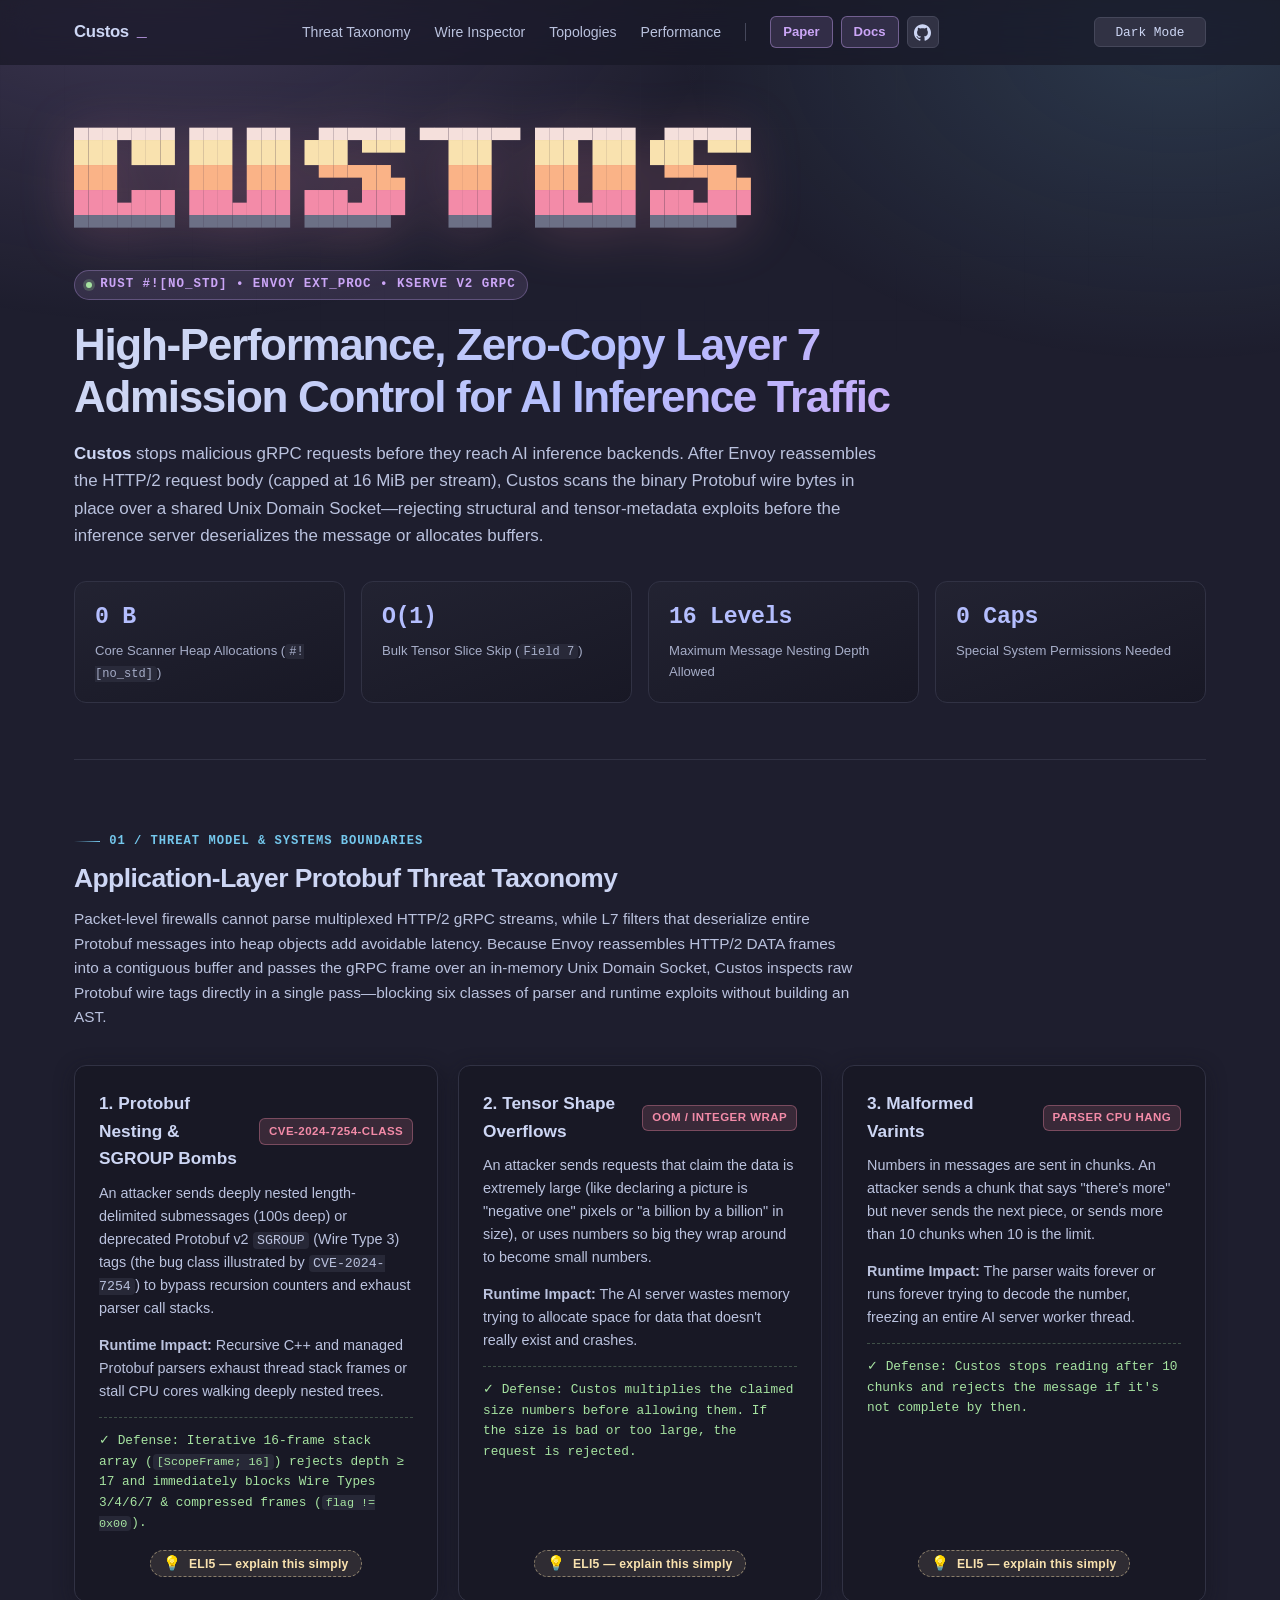
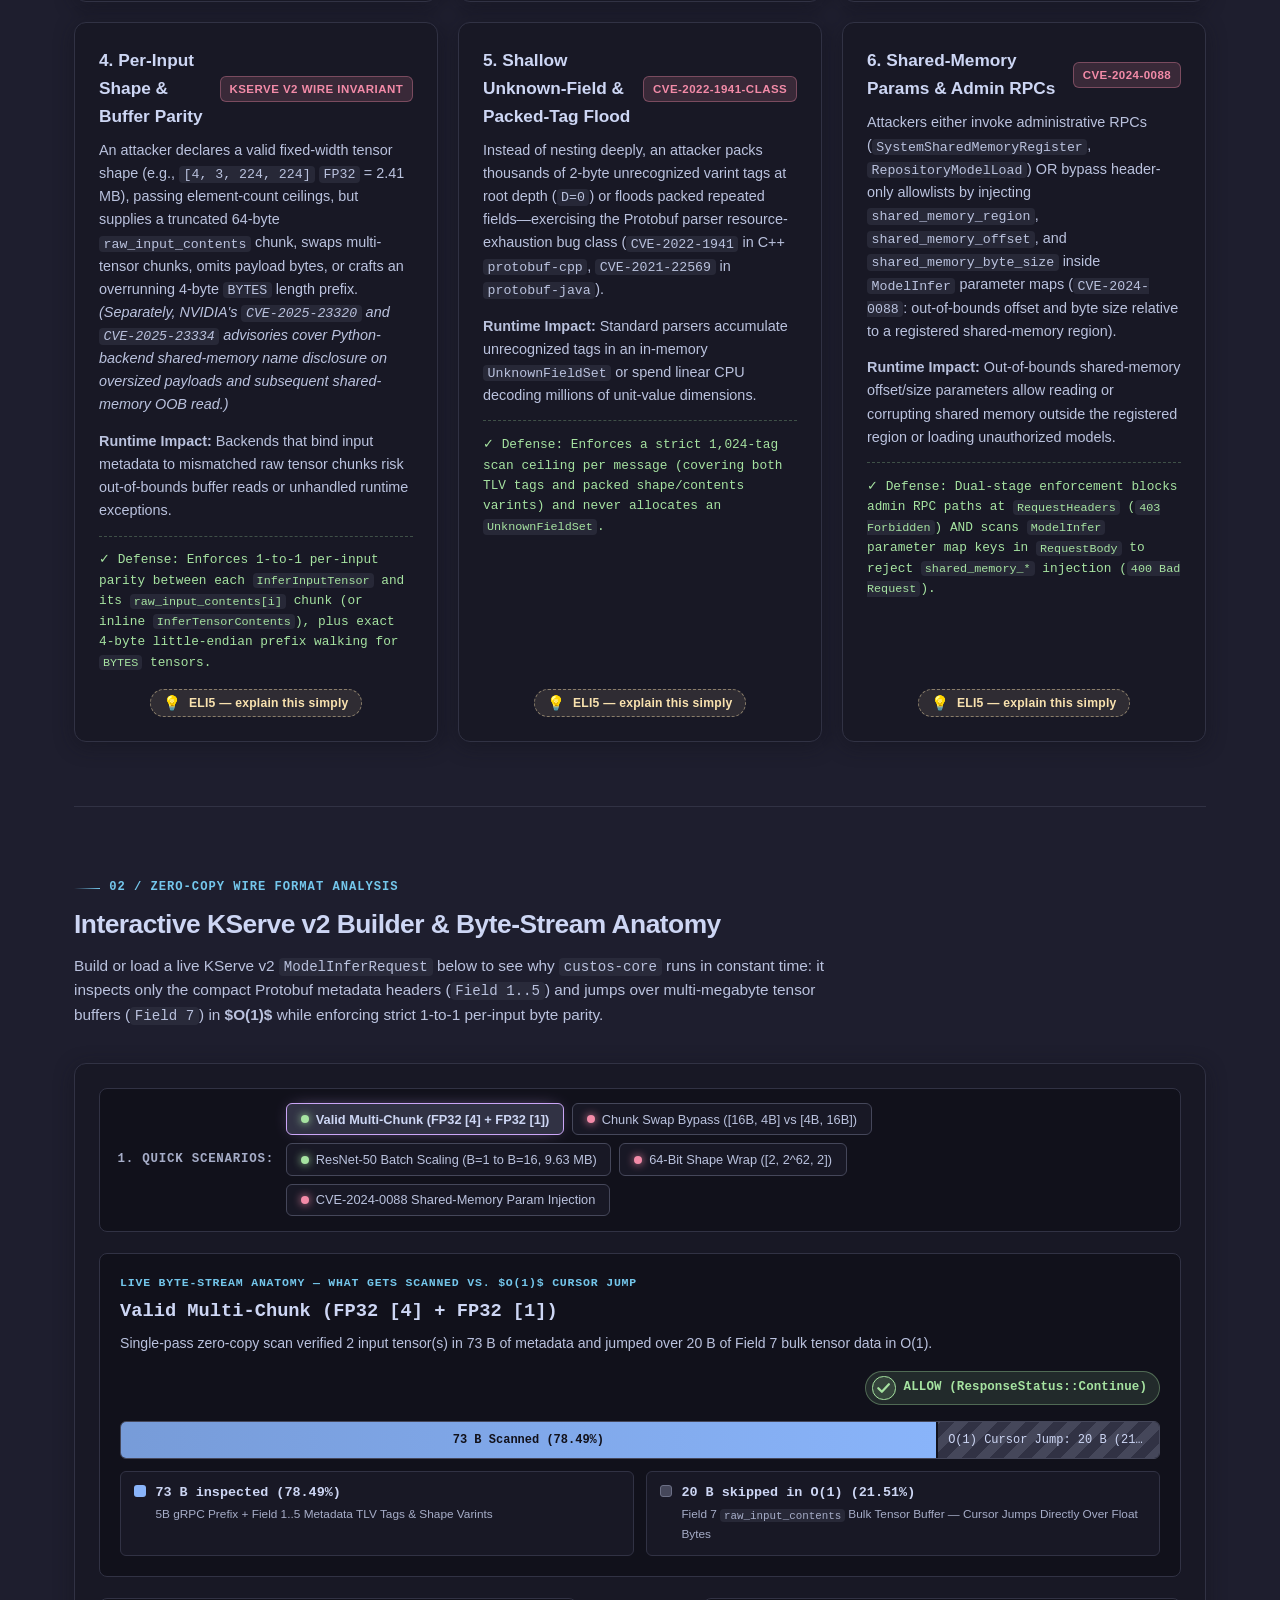
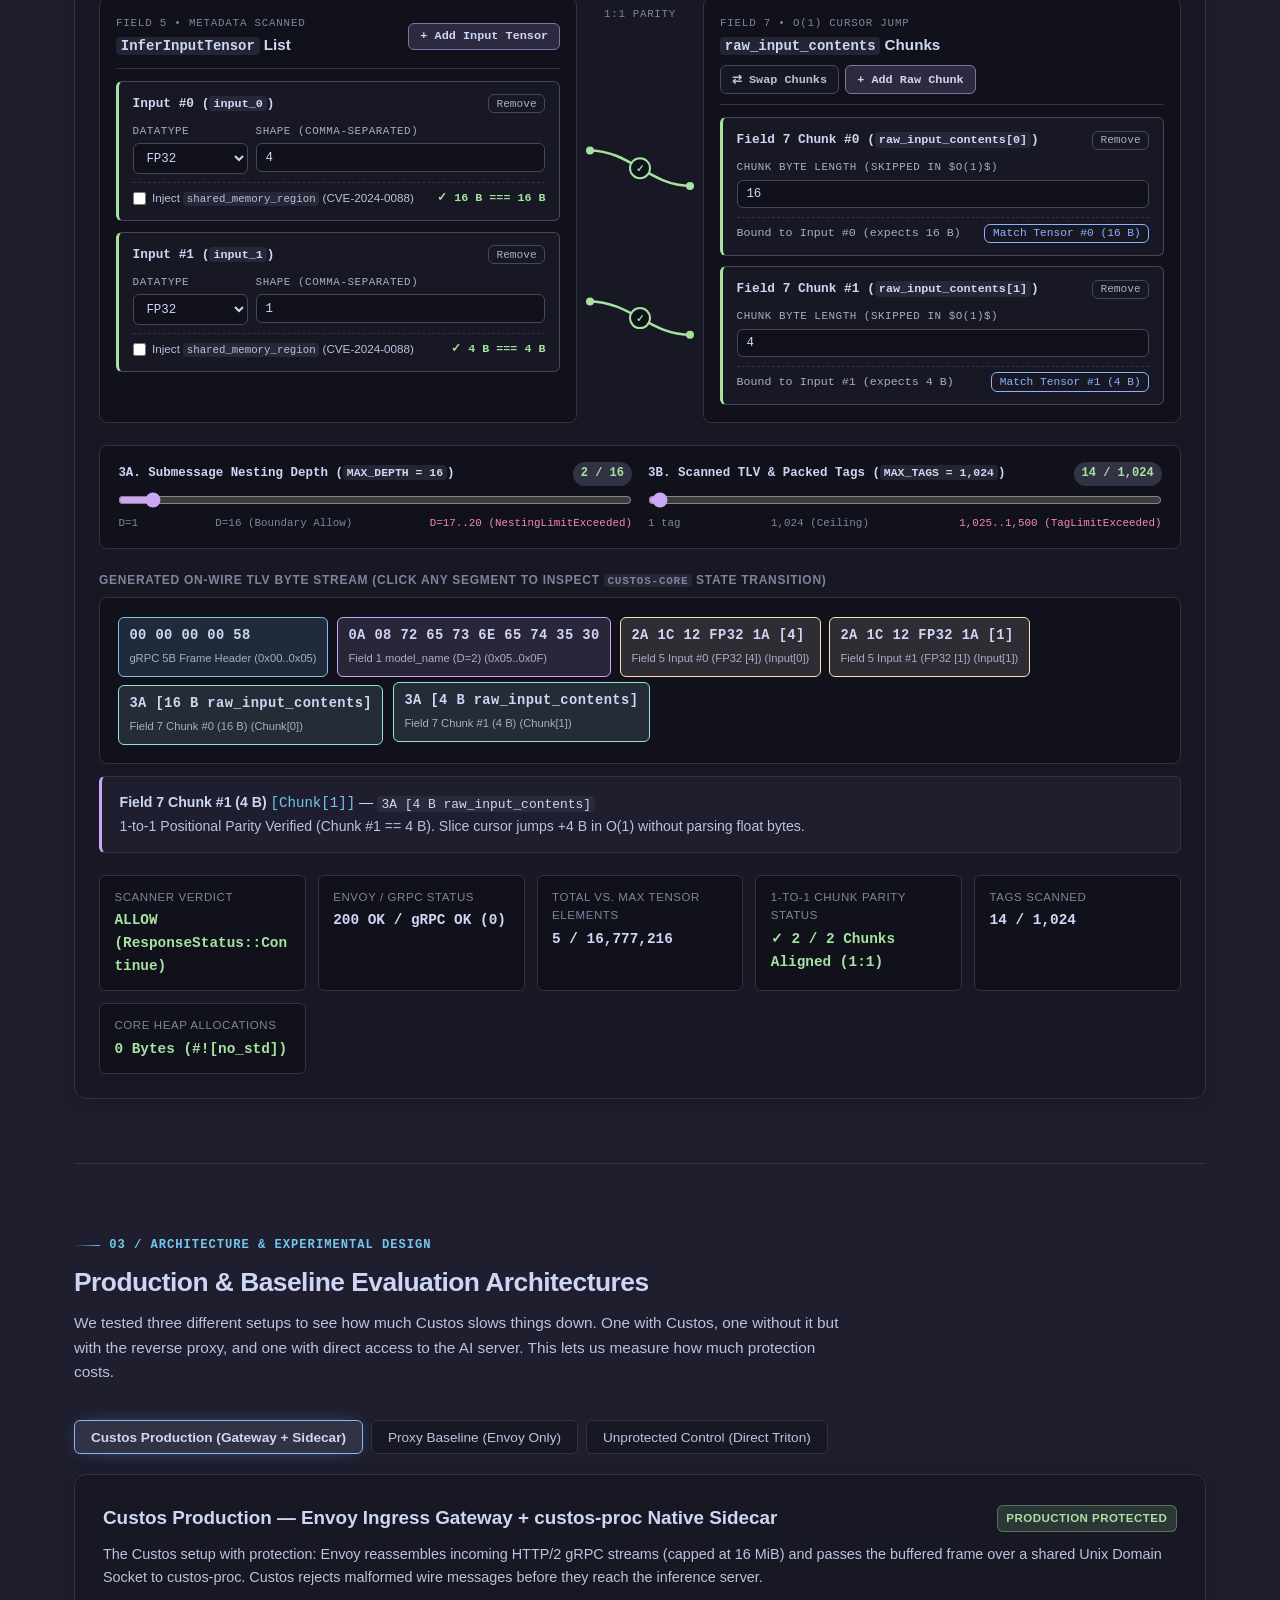
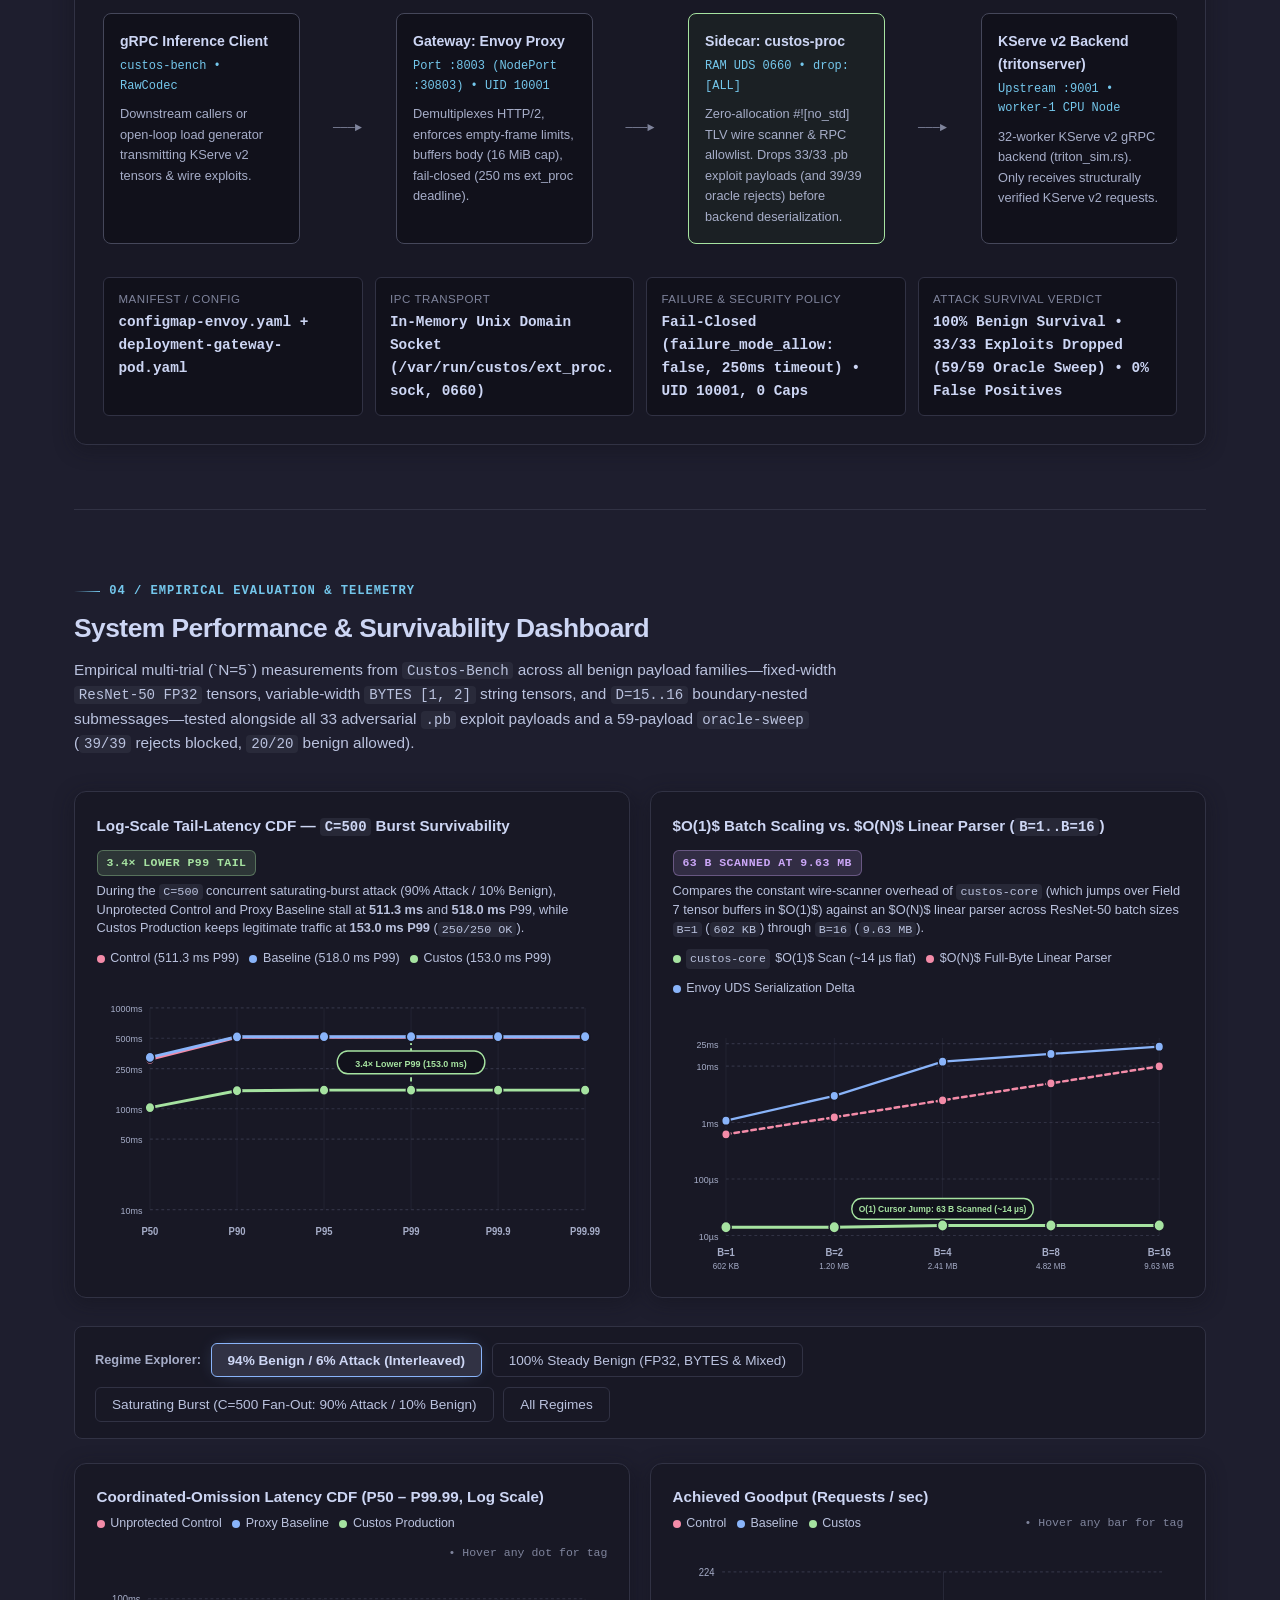
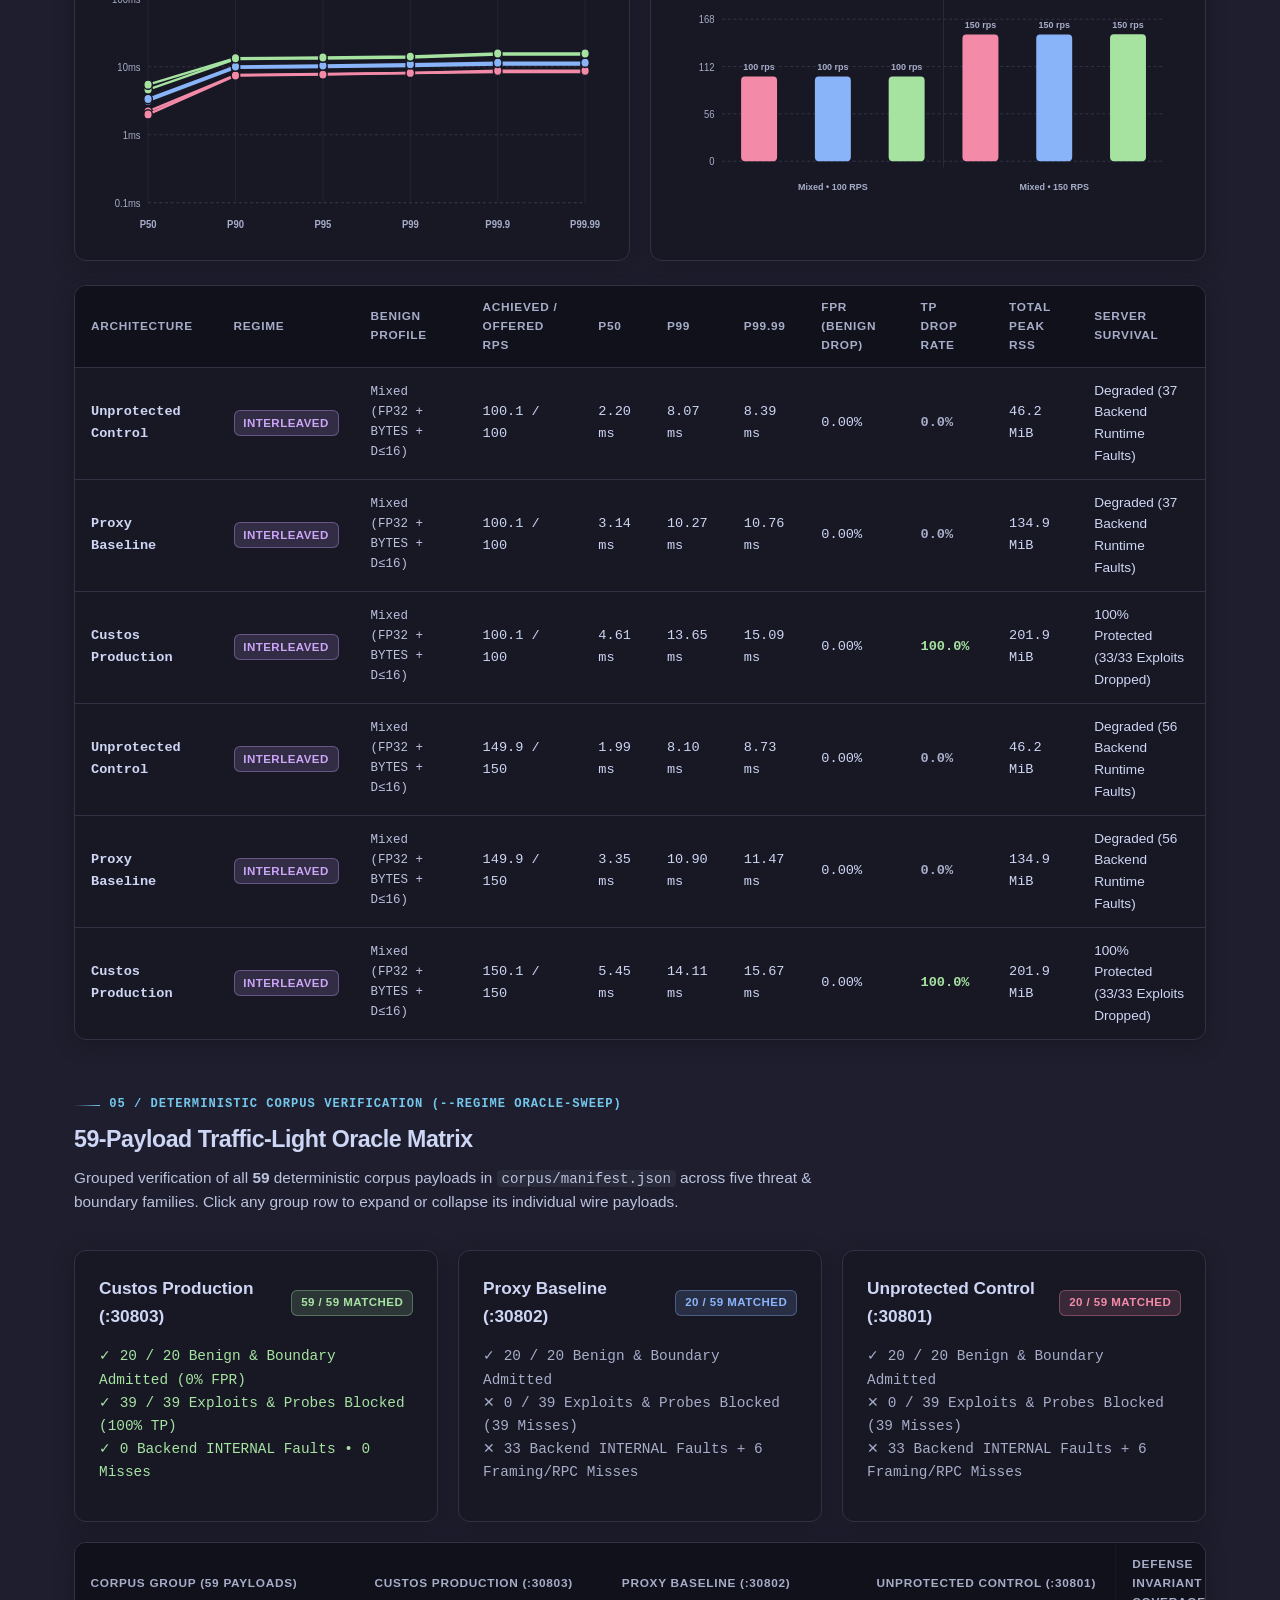
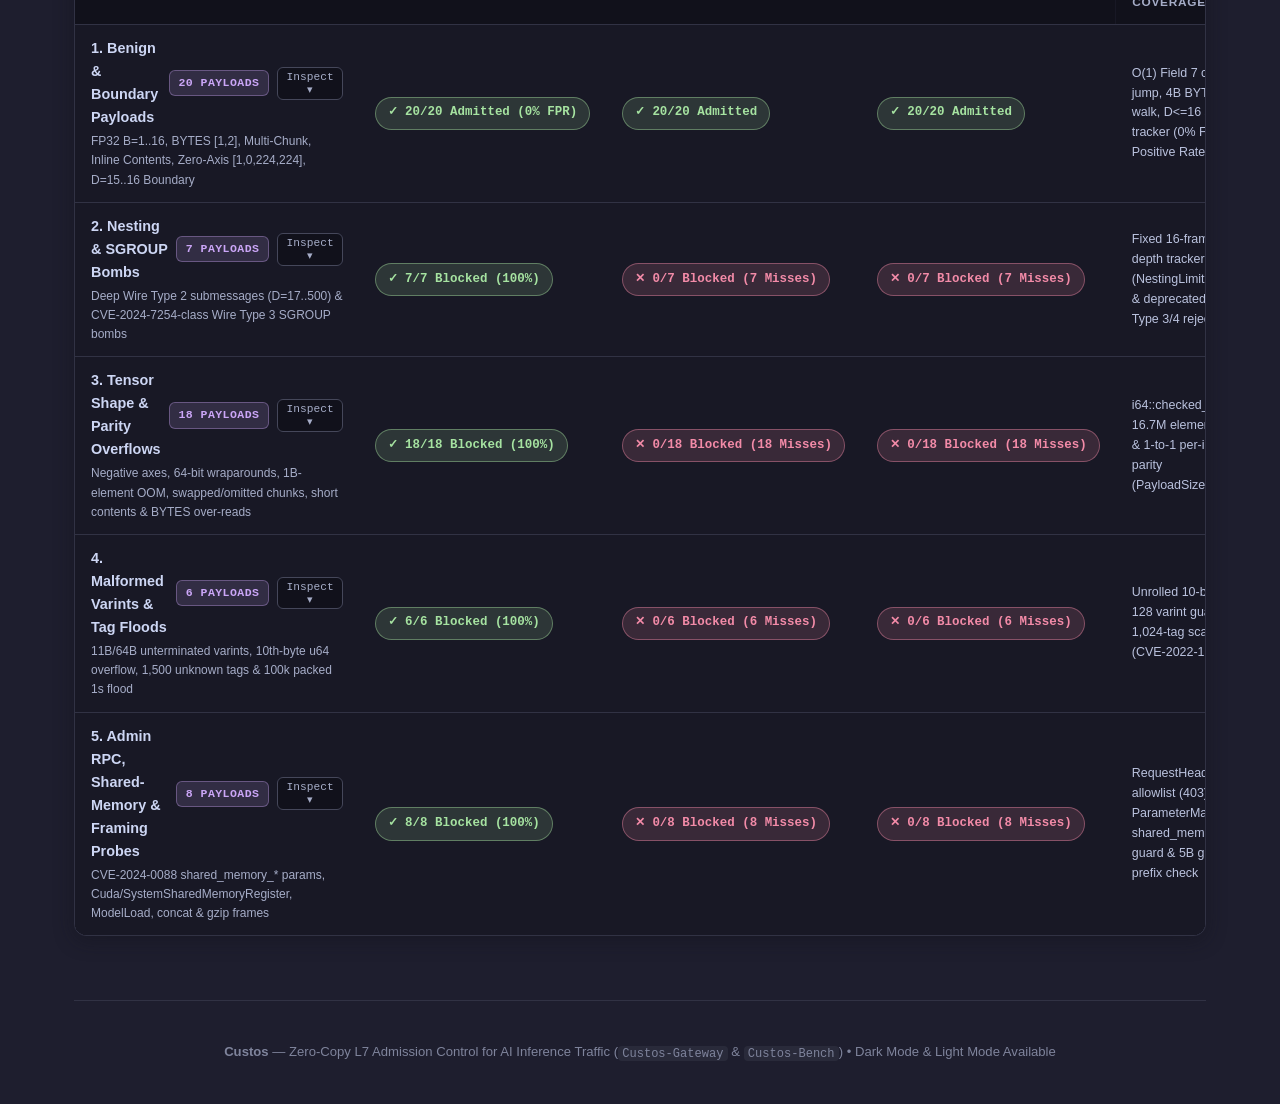
==== index.html @ a80656e6 "refactor(oracle-matrix): remove Oracle Policy column for clean traffic-light layout" ====
<!DOCTYPE html>
<html lang="en" data-theme="mocha">
<head>
  <meta charset="UTF-8" />
  <meta name="viewport" content="width=device-width, initial-scale=1.0" />
  <title>Custos — Zero-Copy L7 Admission Control for AI Inference Traffic</title>
  <meta name="description" content="Custos is a Rust #![no_std] wire scanner that enforces single-pass Protobuf TLV invariants with zero heap allocations, protecting GPU/CPU inference runtimes from adversarial KServe v2 payloads." />
  <meta name="color-scheme" content="dark light" />
  <meta property="og:title" content="Custos — Zero-Copy L7 Admission Control for AI Inference Traffic" />
  <meta property="og:description" content="Single-pass Protobuf TLV invariant enforcement with zero heap allocations, in front of Triton Inference Server." />
  <meta property="og:type" content="website" />
  <link rel="icon" href="data:image/svg+xml,%3Csvg xmlns='http://www.w3.org/2000/svg' viewBox='0 0 32 32'%3E%3Crect width='32' height='32' rx='7' fill='%2311111b'/%3E%3Ctext x='16' y='23' font-family='monospace' font-size='20' font-weight='700' fill='%23cba6f7' text-anchor='middle'%3EC%3C/text%3E%3C/svg%3E" />
  <link rel="stylesheet" href="styles.css" />
  <script>
    // Runs before first paint: restore the saved flavour and opt in to the
    // scroll-reveal hidden states only when motion is actually wanted.
    (function () {
      try {
        var saved = localStorage.getItem("custos-theme");
        if (saved === "latte" || saved === "mocha") {
          document.documentElement.setAttribute("data-theme", saved);
        }
      } catch (e) { /* storage blocked — keep the default flavour */ }

      var reduced = window.matchMedia("(prefers-reduced-motion: reduce)").matches;
      if (!reduced) document.documentElement.classList.add("motion-ready");

      // Safety net: if the motion layer never boots (blocked/failed script),
      // drop the hidden states so no content is left invisible.
      window.addEventListener("load", function () {
        setTimeout(function () {
          if (!document.documentElement.dataset.motionBooted) {
            document.documentElement.classList.remove("motion-ready");
          }
        }, 1000);
      });
    })();
  </script>
</head>
<body>
  <div class="scroll-progress" id="scroll-progress" aria-hidden="true"></div>

  <!-- Sticky Navigation -->
  <header class="site-header" id="site-header">
    <div class="container nav-bar">
      <a href="#top" class="brand">
        <span>Custos</span>
        <span class="brand-caret mono" aria-hidden="true">_</span>
      </a>
      <ul class="nav-links">
        <li><a href="#threat-taxonomy">Threat Taxonomy</a></li>
        <li><a href="#wire-inspector">Wire Inspector</a></li>
        <li><a href="#topologies">Topologies</a></li>
        <li><a href="#telemetry">Performance</a></li>
        <li class="nav-divider" aria-hidden="true"></li>
        <li class="nav-external-group">
          <a href="paper.html" class="nav-pill">Paper</a>
          <a href="docs.html" class="nav-pill">Docs</a>
          <a
            href="https://github.com/val-27/Custos-Gateway"
            class="github-link"
            target="_blank"
            rel="noopener noreferrer"
            aria-label="Custos-Gateway GitHub Repository"
            title="Custos-Gateway on GitHub"
          >
            <svg viewBox="0 0 24 24" width="17" height="17" fill="currentColor" aria-hidden="true" focusable="false">
              <path d="M12 .297c-6.63 0-12 5.373-12 12 0 5.303 3.438 9.8 8.205 11.385.6.113.82-.258.82-.577 0-.285-.01-1.04-.015-2.04-3.338.724-4.042-1.61-4.042-1.61C4.422 18.07 3.633 17.7 3.633 17.7c-1.087-.744.084-.729.084-.729 1.205.084 1.838 1.236 1.838 1.236 1.07 1.835 2.809 1.305 3.495.998.108-.776.417-1.305.76-1.605-2.665-.3-5.466-1.332-5.466-5.93 0-1.31.465-2.38 1.235-3.22-.135-.303-.54-1.523.105-3.176 0 0 1.005-.322 3.3 1.23.96-.267 1.98-.399 3-.405 1.02.006 2.04.138 3 .405 2.28-1.552 3.285-1.23 3.285-1.23.645 1.653.24 2.873.12 3.176.765.84 1.23 1.91 1.23 3.22 0 4.61-2.805 5.625-5.475 5.92.42.36.81 1.096.81 2.22 0 1.606-.015 2.896-.015 3.286 0 .315.21.69.825.57C20.565 22.092 24 17.592 24 12.297c0-6.627-5.373-12-12-12"/>
            </svg>
          </a>
        </li>
      </ul>
      <button id="theme-toggle" class="theme-btn" type="button" aria-label="Toggle Dark/Light Mode">
        <span id="theme-label" class="mono">Dark Mode</span>
      </button>
    </div>
  </header>

  <main id="top" class="container">
    <!-- Hero -->
    <section class="hero">
      <h2 class="sr-only">Custos</h2>
      <div class="ascii-wordmark" aria-hidden="true"><span class="row">▄▄▄▄▄▄▄ ▄▄▄ ▄▄▄  ▄▄▄▄▄▄ ▄▄▄▄▄▄▄ ▄▄▄▄▄▄▄  ▄▄▄▄▄▄</span><span class="row">███ ███ ███ ███ ███ ▀▀▀   ███   ███ ███ ███ ▀▀▀</span><span class="row">███     ███ ███  ▀▀▀██▄   ███   ███ ███  ▀▀▀██▄</span><span class="row">███▄███ ███▄███ ███▄███   ███   ███▄███ ███▄███</span><span class="row">▀▀▀▀▀▀▀ ▀▀▀▀▀▀▀ ▀▀▀▀▀▀    ▀▀▀   ▀▀▀▀▀▀▀ ▀▀▀▀▀▀ </span></div>

      <div class="eyebrow mono reveal">
        <span class="pulse-dot" aria-hidden="true"></span>
        Rust #![no_std] • Envoy ext_proc • KServe v2 gRPC
      </div>
      <h1 class="reveal">High-Performance, Zero-Copy Layer 7 Admission Control for AI Inference Traffic</h1>
      <p class="hero-lead reveal">
        <strong>Custos</strong> stops malicious gRPC requests before they reach AI inference backends. After Envoy reassembles the HTTP/2 request body (capped at 16 MiB per stream), Custos scans the binary Protobuf wire bytes in place over a shared Unix Domain Socket—rejecting structural and tensor-metadata exploits before the inference server deserializes the message or allocates buffers.
      </p>

      <div class="stat-strip">
        <div class="stat-card reveal">
          <div class="stat-value mono">0 B</div>
          <div class="stat-label">Core Scanner Heap Allocations (<code>#![no_std]</code>)</div>
        </div>
        <div class="stat-card reveal">
          <div class="stat-value mono">O(1)</div>
          <div class="stat-label">Bulk Tensor Slice Skip (<code>Field 7</code>)</div>
        </div>
        <div class="stat-card reveal">
          <div class="stat-value mono">16 Levels</div>
          <div class="stat-label">Maximum Message Nesting Depth Allowed</div>
        </div>
        <div class="stat-card reveal">
          <div class="stat-value mono">0 Caps</div>
          <div class="stat-label">Special System Permissions Needed</div>
        </div>
      </div>
    </section>

    <!-- Section 1: Threat Taxonomy & L4->L7 Pivot -->
    <section id="threat-taxonomy" class="section">
      <div class="section-header reveal">
        <span class="section-tag mono">01 / Threat Model &amp; Systems Boundaries</span>
        <h2 class="section-title">Application-Layer Protobuf Threat Taxonomy</h2>
        <p class="section-desc">
          Packet-level firewalls cannot parse multiplexed HTTP/2 gRPC streams, while L7 filters that deserialize entire Protobuf messages into heap objects add avoidable latency. Because Envoy reassembles HTTP/2 DATA frames into a contiguous buffer and passes the gRPC frame over an in-memory Unix Domain Socket, Custos inspects raw Protobuf wire tags directly in a single pass—blocking six classes of parser and runtime exploits without building an AST.
        </p>
      </div>

      <div class="grid-3">
        <article class="card reveal">
          <h3>
            <span>1. Protobuf Nesting &amp; SGROUP Bombs</span>
            <span class="badge badge-red">CVE-2024-7254-Class</span>
          </h3>
          <p>
            An attacker sends deeply nested length-delimited submessages (100s deep) or deprecated Protobuf v2 <code>SGROUP</code> (Wire Type 3) tags (the bug class illustrated by <code>CVE-2024-7254</code>) to bypass recursion counters and exhaust parser call stacks.
          </p>
          <p>
            <strong>Runtime Impact:</strong> Recursive C++ and managed Protobuf parsers exhaust thread stack frames or stall CPU cores walking deeply nested trees.
          </p>
          <p class="mono defense-note">
            ✓ Defense: Iterative 16-frame stack array (<code>[ScopeFrame; 16]</code>) rejects depth &ge; 17 and immediately blocks Wire Types 3/4/6/7 &amp; compressed frames (<code>flag != 0x00</code>).
          </p>

          <div class="eli5">
            <button class="eli5-trigger" type="button" aria-expanded="false" aria-controls="eli5-nesting">
              <span class="eli5-bulb" aria-hidden="true">💡</span>
              <span>ELI5 — explain this simply</span>
            </button>
            <div class="eli5-panel" id="eli5-nesting" role="note">
              <div class="eli5-title">In plain English</div>
              <p>
                Picture a parcel with a smaller parcel inside it, and a smaller one inside that — hundreds deep. Each time the server opens one, it has to jot down where it was so it can find its way back out. Open enough of them and it runs out of notepad and crashes.
              </p>
              <p>
                Custos doesn't open the parcels. It just <strong>counts</strong> them, and the moment it hits number 17 (or sees a disguised legacy box) it throws the whole thing in the bin.
              </p>
            </div>
          </div>
        </article>

        <article class="card reveal">
          <h3>
            <span>2. Tensor Shape Overflows</span>
            <span class="badge badge-red">OOM / Integer Wrap</span>
          </h3>
          <p>
            An attacker sends requests that claim the data is extremely large (like declaring a picture is "negative one" pixels or "a billion by a billion" in size), or uses numbers so big they wrap around to become small numbers.
          </p>
          <p>
            <strong>Runtime Impact:</strong> The AI server wastes memory trying to allocate space for data that doesn't really exist and crashes.
          </p>
          <p class="mono defense-note">
            ✓ Defense: Custos multiplies the claimed size numbers before allowing them. If the size is bad or too large, the request is rejected.
          </p>

          <div class="eli5">
            <button class="eli5-trigger" type="button" aria-expanded="false" aria-controls="eli5-shape">
              <span class="eli5-bulb" aria-hidden="true">💡</span>
              <span>ELI5 — explain this simply</span>
            </button>
            <div class="eli5-panel" id="eli5-shape" role="note">
              <div class="eli5-title">In plain English</div>
              <p>
                Before sending a picture, the request announces how big it is. A liar can claim it's <em>minus one</em> pixels wide, or a billion by a billion. The server believes the label, immediately tries to clear a shelf that enormous, and gets killed for hogging memory.
              </p>
              <p>
                Custos does the <strong>multiplication first</strong>. If the claimed size isn't a sensible number, the request never reaches the shelf.
              </p>
            </div>
          </div>
        </article>

        <article class="card reveal">
          <h3>
            <span>3. Malformed Varints</span>
            <span class="badge badge-red">Parser CPU Hang</span>
          </h3>
          <p>
            Numbers in messages are sent in chunks. An attacker sends a chunk that says "there's more" but never sends the next piece, or sends more than 10 chunks when 10 is the limit.
          </p>
          <p>
            <strong>Runtime Impact:</strong> The parser waits forever or runs forever trying to decode the number, freezing an entire AI server worker thread.
          </p>
          <p class="mono defense-note">
            ✓ Defense: Custos stops reading after 10 chunks and rejects the message if it's not complete by then.
          </p>

          <div class="eli5">
            <button class="eli5-trigger" type="button" aria-expanded="false" aria-controls="eli5-varint">
              <span class="eli5-bulb" aria-hidden="true">💡</span>
              <span>ELI5 — explain this simply</span>
            </button>
            <div class="eli5-panel" id="eli5-varint" role="note">
              <div class="eli5-title">In plain English</div>
              <p>
                Big numbers get sent in small pieces, and every piece ends with "…and there's more coming". A troublemaker sends pieces that <em>always</em> say that and never finish the sentence. A naive reader waits forever, pinning a CPU core at 100%.
              </p>
              <p>
                Custos knows a real number is <strong>never longer than 10 pieces</strong>, so it stops listening at the 11th and rejects the request.
              </p>
            </div>
          </div>
        </article>

        <article class="card reveal">
          <h3>
            <span>4. Per-Input Shape &amp; Buffer Parity</span>
            <span class="badge badge-red">KServe v2 Wire Invariant</span>
          </h3>
          <p>
            An attacker declares a valid fixed-width tensor shape (e.g., <code>[4, 3, 224, 224]</code> <code>FP32</code> = 2.41 MB), passing element-count ceilings, but supplies a truncated 64-byte <code>raw_input_contents</code> chunk, swaps multi-tensor chunks, omits payload bytes, or crafts an overrunning 4-byte <code>BYTES</code> length prefix. <em>(Separately, NVIDIA's <code>CVE-2025-23320</code> and <code>CVE-2025-23334</code> advisories cover Python-backend shared-memory name disclosure on oversized payloads and subsequent shared-memory OOB read.)</em>
          </p>
          <p>
            <strong>Runtime Impact:</strong> Backends that bind input metadata to mismatched raw tensor chunks risk out-of-bounds buffer reads or unhandled runtime exceptions.
          </p>
          <p class="mono defense-note">
            ✓ Defense: Enforces 1-to-1 per-input parity between each <code>InferInputTensor</code> and its <code>raw_input_contents[i]</code> chunk (or inline <code>InferTensorContents</code>), plus exact 4-byte little-endian prefix walking for <code>BYTES</code> tensors.
          </p>

          <div class="eli5">
            <button class="eli5-trigger" type="button" aria-expanded="false" aria-controls="eli5-parity">
              <span class="eli5-bulb" aria-hidden="true">💡</span>
              <span>ELI5 — explain this simply</span>
            </button>
            <div class="eli5-panel" id="eli5-parity" role="note">
              <div class="eli5-title">In plain English</div>
              <p>
                Imagine ordering a 24-pack of soda (a perfectly reasonable size), but the delivery box only has <em>one</em> can inside. If the warehouse robot blindly grabs 24 cans' worth of space off the conveyor belt, it ends up grabbing 23 cans belonging to the customer behind you.
              </p>
              <p>
                Custos checks that the <strong>weight of every individual box matches its label</strong> before letting it inside—and walks the 4-byte length headers inside variable-length text boxes (<code>BYTES</code> tensors) without false alarms.
              </p>
            </div>
          </div>
        </article>

        <article class="card reveal">
          <h3>
            <span>5. Shallow Unknown-Field &amp; Packed-Tag Flood</span>
            <span class="badge badge-red">CVE-2022-1941-Class</span>
          </h3>
          <p>
            Instead of nesting deeply, an attacker packs thousands of 2-byte unrecognized varint tags at root depth (<code>D=0</code>) or floods packed repeated fields—exercising the Protobuf parser resource-exhaustion bug class (<code>CVE-2022-1941</code> in C++ <code>protobuf-cpp</code>, <code>CVE-2021-22569</code> in <code>protobuf-java</code>).
          </p>
          <p>
            <strong>Runtime Impact:</strong> Standard parsers accumulate unrecognized tags in an in-memory <code>UnknownFieldSet</code> or spend linear CPU decoding millions of unit-value dimensions.
          </p>
          <p class="mono defense-note">
            ✓ Defense: Enforces a strict 1,024-tag scan ceiling per message (covering both TLV tags and packed shape/contents varints) and never allocates an <code>UnknownFieldSet</code>.
          </p>

          <div class="eli5">
            <button class="eli5-trigger" type="button" aria-expanded="false" aria-controls="eli5-ast">
              <span class="eli5-bulb" aria-hidden="true">💡</span>
              <span>ELI5 — explain this simply</span>
            </button>
            <div class="eli5-panel" id="eli5-ast" role="note">
              <div class="eli5-title">In plain English</div>
              <p>
                Instead of nesting boxes inside boxes, the attacker hands the clerk a single flat sheet covered in thousands of tiny nonsense sticky notes. A dutiful clerk files a separate manila folder for every sticky note they don't recognize, quickly filling the entire filing room.
              </p>
              <p>
                Custos never creates folders for unknown notes, and if a form has <strong>more than 1,024 tags or dimensions total</strong>, it rejects it on the spot.
              </p>
            </div>
          </div>
        </article>

        <article class="card reveal">
          <h3>
            <span>6. Shared-Memory Params &amp; Admin RPCs</span>
            <span class="badge badge-red">CVE-2024-0088</span>
          </h3>
          <p>
            Attackers either invoke administrative RPCs (<code>SystemSharedMemoryRegister</code>, <code>RepositoryModelLoad</code>) OR bypass header-only allowlists by injecting <code>shared_memory_region</code>, <code>shared_memory_offset</code>, and <code>shared_memory_byte_size</code> inside <code>ModelInfer</code> parameter maps (<code>CVE-2024-0088</code>: out-of-bounds offset and byte size relative to a registered shared-memory region).
          </p>
          <p>
            <strong>Runtime Impact:</strong> Out-of-bounds shared-memory offset/size parameters allow reading or corrupting shared memory outside the registered region or loading unauthorized models.
          </p>
          <p class="mono defense-note">
            ✓ Defense: Dual-stage enforcement blocks admin RPC paths at <code>RequestHeaders</code> (<code>403 Forbidden</code>) AND scans <code>ModelInfer</code> parameter map keys in <code>RequestBody</code> to reject <code>shared_memory_*</code> injection (<code>400 Bad Request</code>).
          </p>

          <div class="eli5">
            <button class="eli5-trigger" type="button" aria-expanded="false" aria-controls="eli5-rpc">
              <span class="eli5-bulb" aria-hidden="true">💡</span>
              <span>ELI5 — explain this simply</span>
            </button>
            <div class="eli5-panel" id="eli5-rpc" role="note">
              <div class="eli5-title">In plain English</div>
              <p>
                By default, Triton puts the customer service window (<code>ModelInfer</code>) and the staff-only control room door (<code>RepositoryModelLoad</code>, <code>SystemSharedMemoryRegister</code>) in the same hallway—and even lets normal forms sneak in staff-only memory pointers (<code>shared_memory_offset</code>).
              </p>
              <p>
                Custos locks the staff-only doors at the header stage (<code>403 Forbidden</code>) <strong>and</strong> checks inside every normal inference form to block hidden <code>shared_memory_*</code> parameters before they reach Triton.
              </p>
            </div>
          </div>
        </article>
      </div>
    </section>

    <!-- Section 2: Interactive Byte-Level Wire Inspector -->
    <section id="wire-inspector" class="section">
      <div class="section-header reveal">
        <span class="section-tag mono">02 / Zero-Copy Wire Format Analysis</span>
        <h2 class="section-title">Interactive KServe v2 Builder &amp; Byte-Stream Anatomy</h2>
        <p class="section-desc">
          Build or load a live KServe v2 <code>ModelInferRequest</code> below to see why <code>custos-core</code> runs in constant time: it inspects only the compact Protobuf metadata headers (<code>Field 1..5</code>) and jumps over multi-megabyte tensor buffers (<code>Field 7</code>) in <strong>$O(1)$</strong> while enforcing strict 1-to-1 per-input byte parity.
        </p>
      </div>

      <div class="builder-shell reveal">
        <!-- 1. Quick Preset Bar -->
        <div class="preset-bar">
          <span class="preset-bar-label mono">1. Quick Scenarios:</span>
          <div id="builder-preset-btns" class="preset-btn-group">
            <button class="preset-chip active" data-preset="valid-multichunk" type="button">
              <span class="chip-dot is-allow"></span>
              <span>Valid Multi-Chunk (FP32 [4] + FP32 [1])</span>
            </button>
            <button class="preset-chip" data-preset="chunk-swap" type="button">
              <span class="chip-dot is-reject"></span>
              <span>Chunk Swap Bypass ([16B, 4B] vs [4B, 16B])</span>
            </button>
            <button class="preset-chip" data-preset="resnet-batch" type="button">
              <span class="chip-dot is-allow"></span>
              <span>ResNet-50 Batch Scaling (B=1 to B=16, 9.63 MB)</span>
            </button>
            <button class="preset-chip" data-preset="shape-wrap" type="button">
              <span class="chip-dot is-reject"></span>
              <span>64-Bit Shape Wrap ([2, 2^62, 2])</span>
            </button>
            <button class="preset-chip" data-preset="cve-2024-0088" type="button">
              <span class="chip-dot is-reject"></span>
              <span>CVE-2024-0088 Shared-Memory Param Injection</span>
            </button>
          </div>
        </div>

        <!-- Optional Batch Quick-Selector when testing ResNet-50 Batch Scaling -->
        <div id="batch-scale-bar" class="batch-scale-bar">
          <span class="mono batch-scale-label">ResNet-50 Batch Size (<code>[B, 3, 224, 224]</code> FP32):</span>
          <div class="batch-btn-group">
            <button class="batch-btn" data-batch="1" type="button">B=1 (602 KB)</button>
            <button class="batch-btn" data-batch="2" type="button">B=2 (1.20 MB)</button>
            <button class="batch-btn" data-batch="4" type="button">B=4 (2.41 MB)</button>
            <button class="batch-btn" data-batch="8" type="button">B=8 (4.82 MB)</button>
            <button class="batch-btn active" data-batch="16" type="button">B=16 (9.63 MB)</button>
          </div>
        </div>

        <!-- 4 (Top). Live Byte-Stream Anatomy Bar -->
        <div class="anatomy-card">
          <div class="anatomy-header">
            <div>
              <span class="anatomy-eyebrow mono">Live Byte-Stream Anatomy — What Gets Scanned vs. $O(1)$ Cursor Jump</span>
              <h3 id="ins-title" class="mono">Valid Multi-Chunk (FP32 [4] + FP32 [1])</h3>
              <p id="ins-summary" class="ins-summary"></p>
            </div>
            <span id="ins-badge" class="verdict-pill is-allow">ALLOW</span>
          </div>

          <div class="anatomy-bar-wrap">
            <div class="anatomy-bar" id="anatomy-bar">
              <div id="anatomy-seg-scanned" class="anatomy-seg is-scanned" style="width: 18%;">
                <span class="anatomy-seg-label mono" id="anatomy-scanned-short">Scanned</span>
              </div>
              <div id="anatomy-seg-skipped" class="anatomy-seg is-skipped" style="width: 82%;">
                <span class="anatomy-seg-label mono" id="anatomy-skipped-short">O(1) Cursor Jump (Skipped Tensor Bulk)</span>
              </div>
            </div>
            <div class="anatomy-legend">
              <div class="anatomy-legend-item">
                <span class="anatomy-swatch is-scanned"></span>
                <div>
                  <strong class="mono" id="anatomy-scanned-text">63 B inspected (0.01%)</strong>
                  <span>5B gRPC Prefix + Field 1..5 Metadata TLV Tags &amp; Shape Varints</span>
                </div>
              </div>
              <div class="anatomy-legend-item">
                <span class="anatomy-swatch is-skipped"></span>
                <div>
                  <strong class="mono" id="anatomy-skipped-text">602,112 B skipped in O(1) (99.99%)</strong>
                  <span>Field 7 <code>raw_input_contents</code> Bulk Tensor Buffer — Cursor Jumps Directly Over Float Bytes</span>
                </div>
              </div>
            </div>
          </div>
        </div>

        <!-- 2. Two-Column Interactive Builder with Center SVG Parity Connectors -->
        <div class="builder-workspace" id="builder-workspace">
          <!-- Left Column: Field 5 InferInputTensor List -->
          <div class="builder-col">
            <div class="builder-col-head">
              <div>
                <span class="builder-col-tag mono">Field 5 • Metadata Scanned</span>
                <h4><code>InferInputTensor</code> List</h4>
              </div>
              <button id="add-tensor-btn" class="builder-action-btn mono" type="button">+ Add Input Tensor</button>
            </div>
            <div id="builder-tensors-list" class="builder-card-list"></div>
          </div>

          <!-- Center Column: Dynamic SVG Parity Connectors -->
          <div class="parity-connector-col" aria-hidden="true">
            <div class="parity-col-label mono">1:1 Parity</div>
            <svg id="parity-connector-svg" class="parity-connector-svg"></svg>
          </div>

          <!-- Right Column: Field 7 raw_input_contents Chunks -->
          <div class="builder-col">
            <div class="builder-col-head">
              <div>
                <span class="builder-col-tag mono">Field 7 • O(1) Cursor Jump</span>
                <h4><code>raw_input_contents</code> Chunks</h4>
              </div>
              <div class="builder-btn-row">
                <button id="swap-chunks-btn" class="builder-action-btn is-secondary mono" type="button" title="Swap chunk byte lengths">⇄ Swap Chunks</button>
                <button id="add-chunk-btn" class="builder-action-btn mono" type="button">+ Add Raw Chunk</button>
              </div>
            </div>
            <div id="builder-chunks-list" class="builder-card-list"></div>
          </div>
        </div>

        <!-- 3. Structural Stress Controls -->
        <div class="stress-controls-bar">
          <div class="stress-control-item">
            <div class="stress-control-head">
              <label for="slider-depth" class="mono">3A. Submessage Nesting Depth (<code>MAX_DEPTH = 16</code>)</label>
              <span id="slider-depth-val" class="mono stress-val">2 / 16</span>
            </div>
            <input id="slider-depth" type="range" min="1" max="20" value="2" class="stress-slider" />
            <div class="stress-ticks mono">
              <span>D=1</span>
              <span>D=16 (Boundary Allow)</span>
              <span class="is-danger">D=17..20 (NestingLimitExceeded)</span>
            </div>
          </div>

          <div class="stress-control-item">
            <div class="stress-control-head">
              <label for="slider-tags" class="mono">3B. Scanned TLV &amp; Packed Tags (<code>MAX_TAGS = 1,024</code>)</label>
              <span id="slider-tags-val" class="mono stress-val">14 / 1,024</span>
            </div>
            <input id="slider-tags" type="range" min="1" max="1500" value="14" class="stress-slider" />
            <div class="stress-ticks mono">
              <span>1 tag</span>
              <span>1,024 (Ceiling)</span>
              <span class="is-danger">1,025..1,500 (TagLimitExceeded)</span>
            </div>
          </div>
        </div>

        <!-- On-Wire TLV Byte Stream & Segment Inspector -->
        <div class="wire-stream-block">
          <div class="stream-label">
            Generated On-Wire TLV Byte Stream (Click any segment to inspect <code>custos-core</code> state transition)
          </div>
          <div id="hex-stream" class="hex-stream"></div>
          <div id="segment-detail" class="segment-detail-box" style="margin-top: 0.75rem;"></div>
        </div>

        <!-- 4 (Bottom). 6-Cell Scanner Verdict Strip -->
        <div class="scanner-verdict-grid">
          <div class="verdict-cell">
            <span class="k">Scanner Verdict</span>
            <span id="v-error" class="v mono">ALLOW (Continue)</span>
          </div>
          <div class="verdict-cell">
            <span class="k">Envoy / gRPC Status</span>
            <span id="v-http" class="v mono">200 OK / gRPC OK (0)</span>
          </div>
          <div class="verdict-cell">
            <span class="k">Total vs. Max Tensor Elements</span>
            <span id="v-elements" class="v mono">5 / 16,777,216</span>
          </div>
          <div class="verdict-cell">
            <span class="k">1-to-1 Chunk Parity Status</span>
            <span id="v-parity" class="v mono">2 / 2 Chunks Aligned</span>
          </div>
          <div class="verdict-cell">
            <span class="k">Tags Scanned</span>
            <span id="v-tags" class="v mono">14 / 1,024</span>
          </div>
          <div class="verdict-cell">
            <span class="k">Core Heap Allocations</span>
            <span id="v-allocs" class="v mono" style="color: var(--ctp-green);">0 Bytes (#![no_std])</span>
          </div>
        </div>
      </div>
    </section>

    <!-- Section 3: Topology Setup Guide -->
    <section id="topologies" class="section">
      <div class="section-header reveal">
        <span class="section-tag mono">03 / Architecture &amp; Experimental Design</span>
        <h2 class="section-title">Production &amp; Baseline Evaluation Architectures</h2>
        <p class="section-desc">
          We tested three different setups to see how much Custos slows things down. One with Custos, one without it but with the reverse proxy, and one with direct access to the AI server. This lets us measure how much protection costs.
        </p>
      </div>

      <div class="tabs-header reveal">
        <button class="tab-btn active" data-topo="prod" type="button">Custos Production (Gateway + Sidecar)</button>
        <button class="tab-btn" data-topo="baseline" type="button">Proxy Baseline (Envoy Only)</button>
        <button class="tab-btn" data-topo="control" type="button">Unprotected Control (Direct Triton)</button>
      </div>

      <div class="topology-stage reveal">
        <div class="topology-head">
          <h3 id="topo-title">Custos Production — Gateway + Native Sidecar</h3>
          <span id="topo-badge" class="badge badge-green">Production Protected</span>
        </div>
        <p id="topo-summary" class="topo-summary"></p>

        <div id="topo-flow" class="flow-diagram"></div>

        <div id="topo-specs" class="scanner-verdict-grid"></div>
      </div>
    </section>

    <!-- Section 4: Benchmark Telemetry Dashboard -->
    <section id="telemetry" class="section">
      <div class="section-header reveal">
        <span class="section-tag mono">04 / Empirical Evaluation &amp; Telemetry</span>
        <h2 class="section-title">System Performance &amp; Survivability Dashboard</h2>
        <p class="section-desc">
          Empirical multi-trial (`N=5`) measurements from <code>Custos-Bench</code> across all benign payload families—fixed-width <code>ResNet-50 FP32</code> tensors, variable-width <code>BYTES [1, 2]</code> string tensors, and <code>D=15..16</code> boundary-nested submessages—tested alongside all 33 adversarial <code>.pb</code> exploit payloads and a 59-payload <code>oracle-sweep</code> (<code>39/39</code> rejects blocked, <code>20/20</code> benign allowed).
        </p>
      </div>

      <!-- Signature Survivability & O(1) Scaling Spotlight Row -->
      <div class="grid-2" style="margin-bottom: 1.75rem;">
        <div class="chart-box reveal">
          <div class="chart-title-row">
            <h4>Log-Scale Tail-Latency CDF — <code>C=500</code> Burst Survivability</h4>
            <span class="badge badge-green mono">3.4× Lower P99 Tail</span>
          </div>
          <p class="chart-lead">
            During the <code>C=500</code> concurrent saturating-burst attack (90% Attack / 10% Benign), Unprotected Control and Proxy Baseline stall at <strong>511.3 ms</strong> and <strong>518.0 ms</strong> P99, while Custos Production keeps legitimate traffic at <strong>153.0 ms P99</strong> (<code>250/250 OK</code>).
          </p>
          <div class="chart-sub">
            <span class="chart-legend-item"><span class="legend-dot is-control"></span>Control (511.3 ms P99)</span>
            <span class="chart-legend-item"><span class="legend-dot is-baseline"></span>Baseline (518.0 ms P99)</span>
            <span class="chart-legend-item"><span class="legend-dot is-custos"></span>Custos (153.0 ms P99)</span>
          </div>
          <svg id="burst-cdf-svg" class="svg-chart" viewBox="0 0 540 250" preserveAspectRatio="none"></svg>
        </div>

        <div class="chart-box reveal">
          <div class="chart-title-row">
            <h4>$O(1)$ Batch Scaling vs. $O(N)$ Linear Parser (<code>B=1..B=16</code>)</h4>
            <span class="badge badge-mauve mono">63 B Scanned at 9.63 MB</span>
          </div>
          <p class="chart-lead">
            Compares the constant wire-scanner overhead of <code>custos-core</code> (which jumps over Field 7 tensor buffers in $O(1)$) against an $O(N)$ linear parser across ResNet-50 batch sizes <code>B=1</code> (<code>602 KB</code>) through <code>B=16</code> (<code>9.63 MB</code>).
          </p>
          <div class="chart-sub">
            <span class="chart-legend-item"><span class="legend-dot is-custos"></span><code>custos-core</code> $O(1)$ Scan (~14 µs flat)</span>
            <span class="chart-legend-item"><span class="legend-dot is-control"></span>$O(N)$ Full-Byte Linear Parser</span>
            <span class="chart-legend-item"><span class="legend-dot is-baseline"></span>Envoy UDS Serialization Delta</span>
          </div>
          <svg id="batch-scaling-svg" class="svg-chart" viewBox="0 0 540 250" preserveAspectRatio="none"></svg>
        </div>
      </div>

      <div class="dashboard-controls reveal">
         <div class="control-group">
           <span class="control-label">Regime Explorer:</span>
           <button class="tab-btn active" data-regime="interleaved" type="button">94% Benign / 6% Attack (Interleaved)</button>
           <button class="tab-btn" data-regime="steady-benign" type="button">100% Steady Benign (FP32, BYTES &amp; Mixed)</button>
           <button class="tab-btn" data-regime="saturating-burst" type="button">Saturating Burst (C=500 Fan-Out: 90% Attack / 10% Benign)</button>
           <button class="tab-btn" data-regime="all" type="button">All Regimes</button>
         </div>
       </div>

      <div class="grid-2" style="margin-bottom: 1.5rem;">
        <div class="chart-box reveal">
          <h4>Coordinated-Omission Latency CDF (P50 – P99.99, Log Scale)</h4>
          <div class="chart-sub">
            <span class="chart-legend-item"><span class="legend-dot is-control"></span>Unprotected Control</span>
            <span class="chart-legend-item"><span class="legend-dot is-baseline"></span>Proxy Baseline</span>
            <span class="chart-legend-item"><span class="legend-dot is-custos"></span>Custos Production</span>
            <span class="chart-hint mono">• Hover any dot for tag</span>
          </div>
          <svg id="latency-svg" class="svg-chart" viewBox="0 0 540 250" preserveAspectRatio="none"></svg>
        </div>

        <div class="chart-box reveal">
          <h4>Achieved Goodput (Requests / sec)</h4>
          <div class="chart-sub">
            <span class="chart-legend-item"><span class="legend-dot is-control"></span>Control</span>
            <span class="chart-legend-item"><span class="legend-dot is-baseline"></span>Baseline</span>
            <span class="chart-legend-item"><span class="legend-dot is-custos"></span>Custos</span>
            <span class="chart-hint mono">• Hover any bar for tag</span>
          </div>
          <svg id="throughput-svg" class="svg-chart" viewBox="0 0 540 250" preserveAspectRatio="none"></svg>
        </div>
      </div>
      <div id="chart-tooltip" class="chart-tooltip" role="status" aria-live="polite" hidden></div>

      <div class="table-wrap reveal">
        <table>
          <thead>
            <tr>
              <th>Architecture</th>
              <th>Regime</th>
              <th>Benign Profile</th>
              <th>Achieved / Offered RPS</th>
              <th>P50</th>
              <th>P99</th>
              <th>P99.99</th>
              <th>FPR (Benign Drop)</th>
              <th>TP Drop Rate</th>
              <th title="Total Peak RSS across the data path (Triton + Envoy + Sidecar)">Total Peak RSS</th>
              <th>Server Survival</th>
            </tr>
          </thead>
          <tbody id="trials-tbody"></tbody>
        </table>
      </div>

      <!-- 59-Payload Traffic-Light Oracle Sweep Matrix -->
      <div class="section-header reveal" style="margin-top: 3rem;">
        <span class="section-tag mono">05 / Deterministic Corpus Verification (--regime oracle-sweep)</span>
        <h3 class="section-title" style="font-size: 1.45rem;">59-Payload Traffic-Light Oracle Matrix</h3>
        <p class="section-desc">
          Grouped verification of all <strong>59</strong> deterministic corpus payloads in <code>corpus/manifest.json</code> across five threat &amp; boundary families. Click any group row to expand or collapse its individual wire payloads.
        </p>
      </div>

      <div class="grid-3" style="margin-bottom: 1.25rem;">
        <div class="card reveal">
          <h3>
            <span>Custos Production (:30803)</span>
            <span class="badge badge-green">59 / 59 Matched</span>
          </h3>
          <p class="mono" style="margin-top: 0.4rem; color: var(--ctp-green);">
            ✓ 20 / 20 Benign &amp; Boundary Admitted (0% FPR)<br/>
            ✓ 39 / 39 Exploits &amp; Probes Blocked (100% TP)<br/>
            ✓ 0 Backend INTERNAL Faults • 0 Misses
          </p>
        </div>
        <div class="card reveal">
          <h3>
            <span>Proxy Baseline (:30802)</span>
            <span class="badge badge-blue">20 / 59 Matched</span>
          </h3>
          <p class="mono" style="margin-top: 0.4rem; color: var(--ctp-subtext0);">
            ✓ 20 / 20 Benign &amp; Boundary Admitted<br/>
            ✕ 0 / 39 Exploits &amp; Probes Blocked (39 Misses)<br/>
            ✕ 33 Backend INTERNAL Faults + 6 Framing/RPC Misses
          </p>
        </div>
        <div class="card reveal">
          <h3>
            <span>Unprotected Control (:30801)</span>
            <span class="badge badge-red">20 / 59 Matched</span>
          </h3>
          <p class="mono" style="margin-top: 0.4rem; color: var(--ctp-subtext0);">
            ✓ 20 / 20 Benign &amp; Boundary Admitted<br/>
            ✕ 0 / 39 Exploits &amp; Probes Blocked (39 Misses)<br/>
            ✕ 33 Backend INTERNAL Faults + 6 Framing/RPC Misses
          </p>
        </div>
      </div>

      <div class="table-wrap reveal">
        <table class="traffic-light-table">
          <thead>
            <tr>
              <th>Corpus Group (59 Payloads)</th>
              <th>Custos Production (:30803)</th>
              <th>Proxy Baseline (:30802)</th>
              <th>Unprotected Control (:30801)</th>
              <th>Defense Invariant &amp; Coverage</th>
            </tr>
          </thead>
          <tbody id="oracle-tbody"></tbody>
        </table>
      </div>
    </section>
  </main>

  <footer class="site-footer container">
    <p>
      <strong>Custos</strong> — Zero-Copy L7 Admission Control for AI Inference Traffic (<code>Custos-Gateway</code> &amp; <code>Custos-Bench</code>) • Dark Mode &amp; Light Mode Available
    </p>
  </footer>

  <script src="vendor/motion.min.js"></script>
  <script src="app.js"></script>
  <script src="motion-init.js"></script>
</body>
</html>
---- styles.css ----
/* ==========================================================================
   Custos Visual Guide & Benchmark Dashboard
   Color System: Dark Mode (Mocha) & Light Mode (Latte)
   Design: Minimalist, high-contrast technical typography
   Motion: CSS transitions/keyframes + Motion One (vendored, no build step)
   ========================================================================== */

:root,
[data-theme="mocha"] {
  --ctp-rosewater: #f5e0dc;
  --ctp-flamingo: #f2cdcd;
  --ctp-pink: #f5c2e7;
  --ctp-mauve: #cba6f7;
  --ctp-red: #f38ba8;
  --ctp-maroon: #eba0ac;
  --ctp-peach: #fab387;
  --ctp-yellow: #f9e2af;
  --ctp-green: #a6e3a1;
  --ctp-teal: #94e2d5;
  --ctp-sky: #89dceb;
  --ctp-sapphire: #74c7ec;
  --ctp-blue: #89b4fa;
  --ctp-lavender: #b4befe;
  --ctp-text: #cdd6f4;
  --ctp-subtext1: #bac2de;
  --ctp-subtext0: #a6adc8;
  --ctp-overlay2: #9399b2;
  --ctp-overlay1: #7f849c;
  --ctp-overlay0: #6c7086;
  --ctp-surface2: #585b70;
  --ctp-surface1: #45475a;
  --ctp-surface0: #313244;
  --ctp-base: #1e1e2e;
  --ctp-mantle: #181825;
  --ctp-crust: #11111b;

  --shadow-subtle: 0 4px 20px rgba(17, 17, 27, 0.45);
  --shadow-lifted: 0 18px 44px -12px rgba(17, 17, 27, 0.75);
  --glow-strength: 34%;
  --ambient-alpha: 0.2;
  --grid-alpha: 0.035;
}

[data-theme="latte"] {
  --ctp-rosewater: #dc8a78;
  --ctp-flamingo: #dd7878;
  --ctp-pink: #ea76cb;
  --ctp-mauve: #8839ef;
  --ctp-red: #d20f39;
  --ctp-maroon: #e64553;
  --ctp-peach: #fe640b;
  --ctp-yellow: #df8e1d;
  --ctp-green: #40a02b;
  --ctp-teal: #179299;
  --ctp-sky: #04a5e5;
  --ctp-sapphire: #209fb5;
  --ctp-blue: #1e66f5;
  --ctp-lavender: #7287fd;
  --ctp-text: #4c4f69;
  --ctp-subtext1: #5c5f77;
  --ctp-subtext0: #6c6f85;
  --ctp-overlay2: #7c7f93;
  --ctp-overlay1: #8c8fa1;
  --ctp-overlay0: #9ca0b0;
  --ctp-surface2: #acb0be;
  --ctp-surface1: #bcc0cc;
  --ctp-surface0: #ccd0da;
  --ctp-base: #eff1f5;
  --ctp-mantle: #e6e9ef;
  --ctp-crust: #dce0e8;

  --shadow-subtle: 0 4px 20px rgba(76, 79, 105, 0.08);
  --shadow-lifted: 0 18px 44px -14px rgba(76, 79, 105, 0.28);
  --glow-strength: 24%;
  --ambient-alpha: 0.13;
  --grid-alpha: 0.05;
}

/* --- Shared design tokens (flavour independent) --------------------------- */
:root {
  --r-sm: 6px;
  --r-md: 8px;
  --r-lg: 12px;
  --r-xl: 16px;
  --r-pill: 999px;

  --ease-out: cubic-bezier(0.22, 1, 0.36, 1);
  --ease-spring: cubic-bezier(0.34, 1.56, 0.64, 1);
  --t-fast: 0.16s var(--ease-out);
  --t-med: 0.28s var(--ease-out);
  --t-slow: 0.45s var(--ease-out);
}

* {
  box-sizing: border-box;
  margin: 0;
  padding: 0;
}

html {
  scroll-behavior: smooth;
  scroll-padding-top: 5.5rem;
  font-size: 16px;
}

body {
  background-color: var(--ctp-base);
  color: var(--ctp-text);
  font-family: -apple-system, BlinkMacSystemFont, "Inter", "Segoe UI", Roboto, Helvetica, Arial, sans-serif;
  line-height: 1.6;
  transition: background-color var(--t-med), color var(--t-med);
  -webkit-font-smoothing: antialiased;
  -moz-osx-font-smoothing: grayscale;
  font-feature-settings: "cv02", "cv03", "cv04", "ss01";
  overflow-x: hidden;
}

/* Ambient layered background: two accent auras + a faint technical grid. */
body::before {
  content: "";
  position: fixed;
  inset: 0;
  z-index: -2;
  pointer-events: none;
  background:
    radial-gradient(60rem 40rem at 12% -8%,
      color-mix(in srgb, var(--ctp-mauve) calc(var(--ambient-alpha) * 100%), transparent),
      transparent 62%),
    radial-gradient(52rem 34rem at 92% 4%,
      color-mix(in srgb, var(--ctp-sapphire) calc(var(--ambient-alpha) * 78%), transparent),
      transparent 60%);
  transition: opacity var(--t-slow);
}

body::after {
  content: "";
  position: fixed;
  inset: 0;
  z-index: -1;
  pointer-events: none;
  background-image:
    linear-gradient(to right, var(--ctp-surface2) 1px, transparent 1px),
    linear-gradient(to bottom, var(--ctp-surface2) 1px, transparent 1px);
  background-size: 64px 64px;
  opacity: var(--grid-alpha);
  mask-image: radial-gradient(70% 55% at 50% 0%, #000 0%, transparent 85%);
  -webkit-mask-image: radial-gradient(70% 55% at 50% 0%, #000 0%, transparent 85%);
}

code, pre, .mono {
  font-family: "JetBrains Mono", "Fira Code", "SFMono-Regular", Consolas, "Liberation Mono", Menlo, monospace;
}

code {
  background: color-mix(in srgb, var(--ctp-surface0) 60%, transparent);
  border-radius: 4px;
  padding: 0.06em 0.34em;
  font-size: 0.92em;
}

::selection {
  background: color-mix(in srgb, var(--ctp-mauve) 32%, transparent);
  color: var(--ctp-text);
}

:focus-visible {
  outline: 2px solid var(--ctp-lavender);
  outline-offset: 3px;
  border-radius: var(--r-sm);
}

/* Themed scrollbars */
* {
  scrollbar-width: thin;
  scrollbar-color: var(--ctp-surface1) transparent;
}
*::-webkit-scrollbar {
  width: 10px;
  height: 10px;
}
*::-webkit-scrollbar-track {
  background: transparent;
}
*::-webkit-scrollbar-thumb {
  background: var(--ctp-surface1);
  border-radius: var(--r-pill);
  border: 2px solid var(--ctp-base);
}
*::-webkit-scrollbar-thumb:hover {
  background: var(--ctp-mauve);
}

.sr-only {
  position: absolute;
  width: 1px;
  height: 1px;
  padding: 0;
  overflow: hidden;
  clip: rect(0 0 0 0);
  white-space: nowrap;
  border: 0;
}

/* --- Keyframes ------------------------------------------------------------ */
@keyframes float-pulse {
  0%, 100% { opacity: 0.55; }
  50%      { opacity: 1; }
}

@keyframes caret-blink {
  0%, 45%   { opacity: 1; }
  55%, 100% { opacity: 0; }
}

@keyframes sheen {
  0%   { transform: translateX(-120%); }
  100% { transform: translateX(220%); }
}

@keyframes dash-flow {
  to { stroke-dashoffset: -24; }
}

@keyframes arrow-slide {
  0%, 100% { transform: translateX(0); opacity: 0.6; }
  50%      { transform: translateX(4px); opacity: 1; }
}

@keyframes ring-pulse {
  0%   { box-shadow: 0 0 0 0 color-mix(in srgb, var(--ring-color) 55%, transparent); }
  70%  { box-shadow: 0 0 0 9px color-mix(in srgb, var(--ring-color) 0%, transparent); }
  100% { box-shadow: 0 0 0 0 color-mix(in srgb, var(--ring-color) 0%, transparent); }
}

/* Layout & Container */
.container {
  max-width: 1180px;
  margin: 0 auto;
  padding: 0 1.5rem;
}

/* --- Scroll progress indicator -------------------------------------------- */
.scroll-progress {
  position: fixed;
  top: 0;
  left: 0;
  height: 2px;
  width: 100%;
  z-index: 200;
  transform: scaleX(0);
  transform-origin: 0 50%;
  background: linear-gradient(90deg,
    var(--ctp-mauve),
    var(--ctp-pink),
    var(--ctp-peach),
    var(--ctp-sapphire));
}

/* Sticky Top Navigation */
.site-header {
  position: sticky;
  top: 0;
  z-index: 100;
  background-color: color-mix(in srgb, var(--ctp-mantle) 72%, transparent);
  backdrop-filter: blur(14px) saturate(140%);
  -webkit-backdrop-filter: blur(14px) saturate(140%);
  border-bottom: 1px solid transparent;
  transition: background-color var(--t-med), border-color var(--t-med), box-shadow var(--t-med);
}

.site-header.scrolled {
  background-color: color-mix(in srgb, var(--ctp-mantle) 92%, transparent);
  border-bottom-color: var(--ctp-surface0);
  box-shadow: 0 8px 30px -18px rgba(0, 0, 0, 0.6);
}

.nav-bar {
  display: flex;
  align-items: center;
  justify-content: space-between;
  height: 4rem;
  gap: 1rem;
}

.brand {
  display: inline-flex;
  align-items: center;
  gap: 0.5rem;
  text-decoration: none;
  color: var(--ctp-text);
  font-weight: 700;
  font-size: 1.05rem;
  letter-spacing: -0.02em;
  transition: color var(--t-fast), transform var(--t-fast);
}

.brand:hover {
  color: var(--ctp-mauve);
  transform: translateY(-1px);
}

/* Blinking terminal caret in place of the old square brand mark. */
.brand-caret {
  color: var(--ctp-mauve);
  font-weight: 400;
  animation: caret-blink 1.25s steps(1, end) infinite;
}

.nav-links {
  display: flex;
  align-items: center;
  gap: 1.5rem;
  list-style: none;
}

.nav-links a {
  position: relative;
  color: var(--ctp-subtext1);
  text-decoration: none;
  font-size: 0.88rem;
  font-weight: 500;
  padding: 0.25rem 0;
  transition: color var(--t-fast);
}

/* Underline grows out from the centre on hover / when section is in view. */
.nav-links a::after {
  content: "";
  position: absolute;
  left: 0;
  bottom: -2px;
  width: 100%;
  height: 2px;
  border-radius: var(--r-pill);
  background: linear-gradient(90deg, var(--ctp-mauve), var(--ctp-sapphire));
  transform: scaleX(0);
  transform-origin: 50% 50%;
  transition: transform var(--t-med);
}

.nav-links a:hover,
.nav-links a.active {
  color: var(--ctp-text);
}

.nav-links a:hover::after,
.nav-links a.active::after {
  transform: scaleX(1);
}

.nav-divider {
  width: 1px;
  height: 1.15rem;
  background-color: var(--ctp-surface1);
  flex-shrink: 0;
}

.nav-external-group {
  display: inline-flex;
  align-items: center;
  gap: 0.5rem;
}

.nav-links a.nav-pill::after,
.nav-links a.github-link::after {
  display: none;
}

.nav-links a.nav-pill {
  display: inline-flex;
  align-items: center;
  justify-content: center;
  height: 2rem;
  padding: 0 0.75rem;
  color: var(--ctp-mauve);
  background: color-mix(in srgb, var(--ctp-mauve) 14%, transparent);
  border: 1px solid color-mix(in srgb, var(--ctp-mauve) 42%, transparent);
  border-radius: var(--r-sm);
  font-size: 0.82rem;
  font-weight: 600;
  line-height: 1;
  transition: color var(--t-fast), background-color var(--t-fast),
              border-color var(--t-fast), transform var(--t-fast), box-shadow var(--t-fast);
}

.nav-links a.nav-pill:hover,
.nav-links a.nav-pill.active {
  color: var(--ctp-crust);
  background: var(--ctp-mauve);
  border-color: var(--ctp-mauve);
  transform: translateY(-1px);
  box-shadow: 0 6px 18px -8px color-mix(in srgb, var(--ctp-mauve) 85%, transparent);
}

.nav-links a.nav-pill:active {
  transform: translateY(0) scale(0.98);
}

.nav-links a.github-link {
  display: inline-flex;
  align-items: center;
  justify-content: center;
  width: 2rem;
  height: 2rem;
  padding: 0;
  background: var(--ctp-surface0);
  color: var(--ctp-text);
  border: 1px solid var(--ctp-surface1);
  border-radius: var(--r-sm);
  text-decoration: none;
  transition: border-color var(--t-fast), background-color var(--t-fast),
              color var(--t-fast), transform var(--t-fast), box-shadow var(--t-fast);
}

.nav-links a.github-link:hover {
  border-color: var(--ctp-lavender);
  background: var(--ctp-surface1);
  color: var(--ctp-mauve);
  transform: translateY(-1px);
  box-shadow: 0 6px 18px -10px color-mix(in srgb, var(--ctp-lavender) 80%, transparent);
}

.nav-links a.github-link:active {
  transform: translateY(0) scale(0.98);
}

/* --- Placeholder / Subpage Sections (Paper & Docs) ------------------------ */
.tbd-section {
  padding: 5rem 0 6rem;
  min-height: calc(100vh - 11rem);
  display: flex;
  align-items: center;
  justify-content: center;
}

.tbd-card {
  width: 100%;
  max-width: 680px;
  background: var(--ctp-mantle);
  border: 1px solid var(--ctp-surface0);
  border-radius: var(--r-xl);
  padding: 3rem 2.5rem;
  text-align: center;
  box-shadow: var(--shadow-lifted);
}

.tbd-card h1 {
  font-size: clamp(1.8rem, 3.2vw, 2.4rem);
  letter-spacing: -0.025em;
  margin-bottom: 0.75rem;
}

.tbd-status {
  display: inline-block;
  font-size: 2.25rem;
  font-weight: 700;
  color: var(--ctp-mauve);
  letter-spacing: 0.08em;
  margin: 1rem 0 1.25rem;
  padding: 0.35rem 1.25rem;
  background: color-mix(in srgb, var(--ctp-mauve) 12%, transparent);
  border: 1px solid color-mix(in srgb, var(--ctp-mauve) 35%, transparent);
  border-radius: var(--r-md);
}

.tbd-desc {
  color: var(--ctp-subtext0);
  font-size: 0.96rem;
  max-width: 48ch;
  margin: 0 auto 2rem;
}

.tbd-back-link {
  display: inline-flex;
  align-items: center;
  gap: 0.45rem;
  background: var(--ctp-surface0);
  color: var(--ctp-text);
  border: 1px solid var(--ctp-surface1);
  padding: 0.55rem 1.1rem;
  border-radius: var(--r-sm);
  font-size: 0.85rem;
  font-weight: 500;
  text-decoration: none;
  transition: border-color var(--t-fast), background-color var(--t-fast),
              color var(--t-fast), transform var(--t-fast);
}

.tbd-back-link:hover {
  border-color: var(--ctp-mauve);
  background: var(--ctp-surface1);
  color: var(--ctp-mauve);
  transform: translateY(-1px);
}

.theme-btn {
  position: relative;
  background: var(--ctp-surface0);
  color: var(--ctp-text);
  border: 1px solid var(--ctp-surface1);
  padding: 0.4rem 0.75rem;
  border-radius: var(--r-sm);
  font-size: 0.8rem;
  font-weight: 500;
  cursor: pointer;
  display: inline-flex;
  align-items: center;
  justify-content: center;
  gap: 0.4rem;
  overflow: hidden;
  min-width: 7rem;
  white-space: nowrap;
  transition: border-color var(--t-fast), background-color var(--t-fast),
              transform var(--t-fast), box-shadow var(--t-fast);
}

.theme-btn:hover {
  border-color: var(--ctp-lavender);
  background: var(--ctp-surface1);
  transform: translateY(-1px);
  box-shadow: 0 6px 18px -10px color-mix(in srgb, var(--ctp-lavender) 80%, transparent);
}

.theme-btn:active {
  transform: translateY(0) scale(0.98);
}

.theme-btn .theme-icon {
  display: none;
}

.theme-btn:hover .theme-icon {
  display: none;
}

/* --- Hero ----------------------------------------------------------------- */
.hero {
  padding: 3.25rem 0 3.5rem;
  border-bottom: 1px solid var(--ctp-surface0);
}

/* ASCII CUSTOS wordmark — ANSI colours remapped onto the Catppuccin ramp. */
.ascii-wordmark {
  font-family: "JetBrains Mono", "SFMono-Regular", Consolas, "Liberation Mono", Menlo, monospace;
  font-size: clamp(0.5rem, 2.08vw, 1.5rem);
  line-height: 1.04;
  white-space: pre;
  margin: 0 0 1.75rem;
  user-select: none;
  overflow: hidden;
  filter: drop-shadow(0 6px 26px color-mix(in srgb, var(--ctp-red) 22%, transparent));
}

.ascii-wordmark .row {
  display: block;
  will-change: transform, opacity;
}

/* Light-to-deep descent: bright white → yellow → bright red → red → shadow */
.ascii-wordmark .row:nth-child(1) { color: var(--ctp-rosewater); }
.ascii-wordmark .row:nth-child(2) { color: var(--ctp-yellow); }
.ascii-wordmark .row:nth-child(3) { color: var(--ctp-peach); }
.ascii-wordmark .row:nth-child(4) { color: var(--ctp-red); }
.ascii-wordmark .row:nth-child(5) { color: var(--ctp-overlay0); }

.eyebrow {
  display: inline-flex;
  align-items: center;
  gap: 0.5rem;
  font-size: 0.78rem;
  text-transform: uppercase;
  letter-spacing: 0.08em;
  color: var(--ctp-mauve);
  background: color-mix(in srgb, var(--ctp-mauve) 12%, transparent);
  border: 1px solid color-mix(in srgb, var(--ctp-mauve) 30%, transparent);
  padding: 0.25rem 0.7rem;
  border-radius: var(--r-pill);
  margin-bottom: 1.2rem;
  font-weight: 600;
  transition: border-color var(--t-med), box-shadow var(--t-med);
}

.eyebrow:hover {
  border-color: color-mix(in srgb, var(--ctp-mauve) 60%, transparent);
  box-shadow: 0 0 22px -6px color-mix(in srgb, var(--ctp-mauve) 70%, transparent);
}

/* Small pulsing status dot inside the eyebrow pill. */
.eyebrow .pulse-dot {
  width: 6px;
  height: 6px;
  border-radius: 50%;
  background: var(--ctp-green);
  box-shadow: 0 0 0 3px color-mix(in srgb, var(--ctp-green) 22%, transparent);
  animation: float-pulse 2.4s ease-in-out infinite;
  flex: none;
}

.hero h1 {
  font-size: clamp(1.85rem, 3.6vw, 2.75rem);
  line-height: 1.18;
  letter-spacing: -0.03em;
  margin-bottom: 1.1rem;
  max-width: 900px;
  background: linear-gradient(135deg,
    var(--ctp-text) 18%,
    var(--ctp-lavender) 58%,
    var(--ctp-mauve) 100%);
  -webkit-background-clip: text;
  background-clip: text;
  color: transparent;
}

.hero-lead {
  font-size: 1.06rem;
  color: var(--ctp-subtext1);
  max-width: 820px;
  margin-bottom: 2rem;
}

.hero-lead strong {
  color: var(--ctp-text);
}

.stat-strip {
  display: grid;
  grid-template-columns: repeat(auto-fit, minmax(210px, 1fr));
  gap: 1rem;
  margin-top: 2rem;
}

.stat-card {
  position: relative;
  background: linear-gradient(160deg,
    color-mix(in srgb, var(--ctp-surface0) 42%, var(--ctp-mantle)),
    var(--ctp-mantle));
  border: 1px solid var(--ctp-surface0);
  border-radius: var(--r-lg);
  padding: 1.1rem 1.25rem;
  overflow: hidden;
  transition: transform var(--t-med), border-color var(--t-med), box-shadow var(--t-med);
}

/* Accent rule that wipes across the top edge on hover. */
.stat-card::before {
  content: "";
  position: absolute;
  top: 0;
  left: 0;
  right: 0;
  height: 2px;
  background: linear-gradient(90deg, var(--ctp-mauve), var(--ctp-sapphire), var(--ctp-teal));
  transform: scaleX(0);
  transform-origin: 0 50%;
  transition: transform var(--t-med);
}

.stat-card:hover {
  transform: translateY(-4px);
  border-color: color-mix(in srgb, var(--ctp-lavender) 45%, var(--ctp-surface0));
  box-shadow: var(--shadow-lifted);
}

.stat-card:hover::before {
  transform: scaleX(1);
}

.stat-value {
  font-size: 1.45rem;
  font-weight: 700;
  color: var(--ctp-lavender);
  margin-bottom: 0.2rem;
  letter-spacing: -0.01em;
}

.stat-label {
  font-size: 0.82rem;
  color: var(--ctp-subtext0);
}

/* --- Sections ------------------------------------------------------------- */
.section {
  padding: 4rem 0;
  border-bottom: 1px solid var(--ctp-surface0);
}

.section-header {
  margin-bottom: 2.2rem;
}

.section-tag {
  font-size: 0.76rem;
  text-transform: uppercase;
  letter-spacing: 0.08em;
  color: var(--ctp-sapphire);
  font-weight: 600;
  display: inline-flex;
  align-items: center;
  gap: 0.55rem;
  margin-bottom: 0.35rem;
}

.section-tag::before {
  content: "";
  width: 1.65rem;
  height: 1px;
  background: linear-gradient(90deg, transparent, var(--ctp-sapphire));
}

.section-title {
  font-size: 1.65rem;
  letter-spacing: -0.02em;
  margin-bottom: 0.5rem;
}

.section-desc {
  color: var(--ctp-subtext1);
  max-width: 780px;
  font-size: 0.96rem;
}

/* --- Grid & Cards --------------------------------------------------------- */
.grid-2 {
  display: grid;
  grid-template-columns: repeat(auto-fit, minmax(340px, 1fr));
  gap: 1.25rem;
}

.grid-3 {
  display: grid;
  grid-template-columns: repeat(auto-fit, minmax(300px, 1fr));
  gap: 1.25rem;
}

.card {
  position: relative;
  display: flex;
  flex-direction: column;
  background: var(--ctp-mantle);
  border: 1px solid var(--ctp-surface0);
  border-radius: var(--r-lg);
  padding: 1.5rem;
  box-shadow: var(--shadow-subtle);
  overflow: hidden;
  transition: transform var(--t-med), border-color var(--t-med), box-shadow var(--t-med);
}

/* Soft accent glow that fades in from the top-left corner on hover. */
.card::after {
  content: "";
  position: absolute;
  inset: 0;
  pointer-events: none;
  opacity: 0;
  background: radial-gradient(22rem 14rem at 0% 0%,
    color-mix(in srgb, var(--ctp-red) 11%, transparent), transparent 70%);
  transition: opacity var(--t-med);
}

.card:hover {
  transform: translateY(-5px);
  border-color: color-mix(in srgb, var(--ctp-red) 38%, var(--ctp-surface0));
  box-shadow: var(--shadow-lifted);
}

.card:hover::after {
  opacity: 1;
}

.card h3 {
  font-size: 1.08rem;
  margin-bottom: 0.55rem;
  display: flex;
  align-items: center;
  justify-content: space-between;
  gap: 0.5rem;
}

.card p {
  font-size: 0.9rem;
  color: var(--ctp-subtext1);
  margin-bottom: 0.85rem;
}

.card .defense-note {
  font-size: 0.8rem;
  color: var(--ctp-green);
  margin-bottom: 0;
  padding-top: 0.85rem;
  border-top: 1px dashed color-mix(in srgb, var(--ctp-green) 28%, transparent);
}

/* --- ELI5 explainer -------------------------------------------------------
   The panel overlays the card rather than expanding inline, so revealing one
   never reflows its neighbours in the grid. It stays open while the pointer
   is anywhere inside .eli5 (trigger or panel), on keyboard focus, and while
   toggled open by tap on touch devices.                                    */
.eli5 {
  margin-top: auto;
  padding-top: 1rem;
  display: flex;
  justify-content: center;
}

.eli5-trigger {
  display: inline-flex;
  align-items: center;
  gap: 0.45rem;
  background: color-mix(in srgb, var(--ctp-yellow) 10%, transparent);
  border: 1px dashed color-mix(in srgb, var(--ctp-yellow) 45%, transparent);
  color: var(--ctp-yellow);
  padding: 0.35rem 0.75rem;
  border-radius: var(--r-pill);
  font-size: 0.76rem;
  font-weight: 600;
  letter-spacing: 0.02em;
  cursor: help;
  transition: background-color var(--t-fast), border-color var(--t-fast),
              transform var(--t-fast), box-shadow var(--t-fast);
}

.eli5-trigger:hover,
.eli5-trigger:focus-visible,
.eli5-trigger[aria-expanded="true"] {
  background: color-mix(in srgb, var(--ctp-yellow) 18%, transparent);
  border-style: solid;
  border-color: color-mix(in srgb, var(--ctp-yellow) 70%, transparent);
  transform: translateY(-1px);
  box-shadow: 0 8px 22px -12px color-mix(in srgb, var(--ctp-yellow) 90%, transparent);
}

.eli5-bulb {
  font-size: 0.9rem;
  line-height: 1;
}

.eli5-panel {
  position: absolute;
  inset: 0;
  z-index: 3;
  display: flex;
  flex-direction: column;
  gap: 0.6rem;
  padding: 1.5rem;
  overflow-y: auto;
  background: color-mix(in srgb, var(--ctp-mantle) 97%, transparent);
  backdrop-filter: blur(3px);
  -webkit-backdrop-filter: blur(3px);
  border-left: 3px solid var(--ctp-yellow);
  border-radius: var(--r-lg);
  opacity: 0;
  visibility: hidden;
  transform: translateY(10px);
  transition: opacity var(--t-med), transform var(--t-med), visibility var(--t-med);
}

.eli5:hover .eli5-panel,
.eli5:focus-within .eli5-panel,
.eli5-trigger[aria-expanded="true"] + .eli5-panel {
  opacity: 1;
  visibility: visible;
  transform: none;
}

.eli5-title {
  font-size: 0.72rem;
  text-transform: uppercase;
  letter-spacing: 0.08em;
  font-weight: 700;
  color: var(--ctp-yellow);
}

.eli5-panel p {
  font-size: 0.88rem;
  line-height: 1.6;
  color: var(--ctp-subtext1);
  margin-bottom: 0;
}

.eli5-panel strong {
  color: var(--ctp-text);
}

.eli5-panel em {
  color: var(--ctp-peach);
  font-style: normal;
  font-weight: 600;
}

/* --- Badges --------------------------------------------------------------- */
.badge {
  display: inline-block;
  font-size: 0.72rem;
  font-weight: 600;
  padding: 0.18rem 0.55rem;
  border-radius: var(--r-sm);
  text-transform: uppercase;
  letter-spacing: 0.04em;
  white-space: nowrap;
  transition: box-shadow var(--t-fast), transform var(--t-fast);
}

.badge-red {
  background: color-mix(in srgb, var(--ctp-red) 15%, transparent);
  color: var(--ctp-red);
  border: 1px solid color-mix(in srgb, var(--ctp-red) 35%, transparent);
}

.badge-green {
  background: color-mix(in srgb, var(--ctp-green) 15%, transparent);
  color: var(--ctp-green);
  border: 1px solid color-mix(in srgb, var(--ctp-green) 35%, transparent);
}

.badge-yellow {
  background: color-mix(in srgb, var(--ctp-yellow) 15%, transparent);
  color: var(--ctp-yellow);
  border: 1px solid color-mix(in srgb, var(--ctp-yellow) 35%, transparent);
}

.badge-blue {
  background: color-mix(in srgb, var(--ctp-blue) 15%, transparent);
  color: var(--ctp-blue);
  border: 1px solid color-mix(in srgb, var(--ctp-blue) 35%, transparent);
}

.badge-mauve {
  background: color-mix(in srgb, var(--ctp-mauve) 15%, transparent);
  color: var(--ctp-mauve);
  border: 1px solid color-mix(in srgb, var(--ctp-mauve) 35%, transparent);
}

.card:hover .badge-red {
  box-shadow: 0 0 18px -4px color-mix(in srgb, var(--ctp-red) 65%, transparent);
}

/* --- Interactive Wire Inspector ------------------------------------------- */
.inspector-shell {
  display: grid;
  grid-template-columns: 300px 1fr;
  gap: 0;
  background: var(--ctp-mantle);
  border: 1px solid var(--ctp-surface0);
  border-radius: var(--r-lg);
  overflow: hidden;
  box-shadow: var(--shadow-subtle);
}

@media (max-width: 860px) {
  .inspector-shell {
    grid-template-columns: 1fr;
  }
  .payload-sidebar {
    border-right: none;
    border-bottom: 1px solid var(--ctp-surface0);
  }
}

.payload-sidebar {
  background: var(--ctp-crust);
  border-right: 1px solid var(--ctp-surface0);
  padding: 1.1rem;
  display: flex;
  flex-direction: column;
  gap: 0.45rem;
}

.sidebar-group-title {
  font-size: 0.72rem;
  text-transform: uppercase;
  letter-spacing: 0.08em;
  color: var(--ctp-overlay1);
  margin: 0.65rem 0 0.2rem;
  font-weight: 600;
}

.sidebar-group-title:first-child {
  margin-top: 0;
}

.payload-btn {
  position: relative;
  width: 100%;
  text-align: left;
  background: transparent;
  border: 1px solid transparent;
  color: var(--ctp-subtext1);
  padding: 0.55rem 0.7rem;
  border-radius: var(--r-sm);
  cursor: pointer;
  font-size: 0.82rem;
  display: flex;
  align-items: center;
  justify-content: space-between;
  gap: 0.5rem;
  transition: background-color var(--t-fast), color var(--t-fast),
              border-color var(--t-fast), transform var(--t-fast);
}

/* Payload name takes the slack so the verdict glyph pins to the right edge. */
.payload-name {
  flex: 1 1 auto;
  min-width: 0;
  overflow: hidden;
  text-overflow: ellipsis;
  white-space: nowrap;
}

/* --- Scanner verdict glyphs (replace the ALLOW / REJECT wording) ---------- */
.verdict-icon {
  flex: none;
  margin-left: auto;
  display: inline-flex;
  align-items: center;
  justify-content: center;
  width: 1.3rem;
  height: 1.3rem;
  border-radius: 50%;
  border: 1px solid currentColor;
  transition: transform var(--t-fast), box-shadow var(--t-fast);
}

.verdict-icon svg {
  width: 100%;
  height: 100%;
  display: block;
  fill: none;
  stroke: currentColor;
  stroke-width: 2.1;
  stroke-linecap: round;
  stroke-linejoin: round;
}

.verdict-icon.is-allow {
  color: var(--ctp-green);
  background: color-mix(in srgb, var(--ctp-green) 15%, transparent);
}

.verdict-icon.is-reject {
  color: var(--ctp-red);
  background: color-mix(in srgb, var(--ctp-red) 15%, transparent);
}

.payload-btn:hover .verdict-icon,
.payload-btn.active .verdict-icon {
  transform: scale(1.12);
  box-shadow: 0 0 16px -4px currentColor;
}

/* The inspector's headline verdict: glyph + the technical status detail. */
.verdict-pill {
  display: inline-flex;
  align-items: center;
  gap: 0.5rem;
  margin-left: auto;
  padding: 0.3rem 0.75rem 0.3rem 0.4rem;
  border-radius: var(--r-pill);
  font-size: 0.78rem;
  font-weight: 600;
}

.verdict-pill .verdict-icon {
  width: 1.45rem;
  height: 1.45rem;
}

.verdict-pill .verdict-text {
  font-family: "JetBrains Mono", "Fira Code", "SFMono-Regular", Consolas, Menlo, monospace;
  letter-spacing: 0.01em;
}

.verdict-pill.is-allow {
  background: color-mix(in srgb, var(--ctp-green) 12%, transparent);
  border: 1px solid color-mix(in srgb, var(--ctp-green) 35%, transparent);
  color: var(--ctp-green);
}

.verdict-pill.is-reject {
  background: color-mix(in srgb, var(--ctp-red) 12%, transparent);
  border: 1px solid color-mix(in srgb, var(--ctp-red) 35%, transparent);
  color: var(--ctp-red);
}

/* Left accent bar that slides in to mark hover / active state. */
.payload-btn::before {
  content: "";
  position: absolute;
  left: 0;
  top: 18%;
  bottom: 18%;
  width: 2px;
  border-radius: var(--r-pill);
  background: var(--ctp-mauve);
  transform: scaleY(0);
  transition: transform var(--t-med);
}

.payload-btn:hover {
  background: var(--ctp-surface0);
  color: var(--ctp-text);
  transform: translateX(3px);
}

.payload-btn:hover::before,
.payload-btn.active::before {
  transform: scaleY(1);
}

.payload-btn.active {
  background: var(--ctp-surface0);
  border-color: var(--ctp-mauve);
  color: var(--ctp-text);
  font-weight: 600;
  box-shadow: 0 0 22px -12px color-mix(in srgb, var(--ctp-mauve) 90%, transparent);
}

.inspector-main {
  padding: 1.5rem;
  display: flex;
  flex-direction: column;
  gap: 1.25rem;
  min-width: 0;
}

.inspector-top {
  display: flex;
  flex-wrap: wrap;
  align-items: center;
  justify-content: space-between;
  gap: 1rem;
  padding-bottom: 1rem;
  border-bottom: 1px solid var(--ctp-surface0);
}

.inspector-top h3 {
  font-size: 1.15rem;
}

.ins-summary {
  font-size: 0.88rem;
  color: var(--ctp-subtext1);
  margin-top: 0.35rem;
}

.stream-label {
  font-size: 0.75rem;
  text-transform: uppercase;
  letter-spacing: 0.06em;
  color: var(--ctp-overlay1);
  margin-bottom: 0.45rem;
  font-weight: 600;
}

.hex-stream {
  display: flex;
  flex-wrap: wrap;
  gap: 0.55rem;
  padding: 1.15rem;
  background: var(--ctp-crust);
  border: 1px solid var(--ctp-surface0);
  border-radius: var(--r-md);
}

.hex-segment {
  --ring-color: var(--ctp-mauve);
  display: flex;
  flex-direction: column;
  padding: 0.45rem 0.65rem;
  border-radius: var(--r-sm);
  border: 1px solid var(--ctp-surface1);
  background: var(--ctp-mantle);
  cursor: pointer;
  will-change: transform;
  transition: transform var(--t-fast), border-color var(--t-fast),
              box-shadow var(--t-fast), background-color var(--t-fast);
}

.hex-segment:hover {
  transform: translateY(-3px) scale(1.03);
  box-shadow: 0 10px 22px -12px color-mix(in srgb, var(--ring-color) 90%, transparent);
}

.hex-segment.selected {
  transform: translateY(-3px);
  animation: ring-pulse 1.6s var(--ease-out);
}

.hex-segment[data-kind="grpc"] {
  --ring-color: var(--ctp-sapphire);
  border-color: var(--ctp-sapphire);
  background: color-mix(in srgb, var(--ctp-sapphire) 10%, var(--ctp-mantle));
}
.hex-segment[data-kind="tag"] {
  --ring-color: var(--ctp-mauve);
  border-color: var(--ctp-mauve);
  background: color-mix(in srgb, var(--ctp-mauve) 10%, var(--ctp-mantle));
}
.hex-segment[data-kind="skip"] {
  --ring-color: var(--ctp-teal);
  border-color: var(--ctp-teal);
  background: color-mix(in srgb, var(--ctp-teal) 10%, var(--ctp-mantle));
}
.hex-segment[data-kind="shape"] {
  --ring-color: var(--ctp-yellow);
  border-color: var(--ctp-yellow);
  background: color-mix(in srgb, var(--ctp-yellow) 10%, var(--ctp-mantle));
}
.hex-segment[data-kind="exploit"] {
  --ring-color: var(--ctp-red);
  border-color: var(--ctp-red);
  background: color-mix(in srgb, var(--ctp-red) 16%, var(--ctp-mantle));
}

.hex-bytes {
  font-size: 0.86rem;
  font-weight: 600;
  color: var(--ctp-text);
  letter-spacing: 0.03em;
}

.hex-caption {
  font-size: 0.7rem;
  color: var(--ctp-subtext0);
  margin-top: 0.2rem;
}

.segment-detail-box {
  background: var(--ctp-base);
  border: 1px solid var(--ctp-surface0);
  border-left: 3px solid var(--ctp-mauve);
  border-radius: var(--r-sm);
  padding: 0.9rem 1.1rem;
  font-size: 0.88rem;
}

.segment-detail-box .offset {
  color: var(--ctp-sapphire);
}

.segment-detail-box .detail-text {
  color: var(--ctp-subtext1);
}

.scanner-verdict-grid {
  display: grid;
  grid-template-columns: repeat(auto-fit, minmax(200px, 1fr));
  gap: 0.75rem;
}

.verdict-cell {
  background: var(--ctp-crust);
  border: 1px solid var(--ctp-surface0);
  border-radius: var(--r-sm);
  padding: 0.75rem 0.9rem;
  transition: border-color var(--t-fast), transform var(--t-fast), background-color var(--t-fast);
  overflow: hidden;
  word-break: break-word;
  word-wrap: break-word;
}

.verdict-cell:hover {
  border-color: var(--ctp-surface2);
  transform: translateY(-2px);
}

.verdict-cell .k {
  font-size: 0.72rem;
  color: var(--ctp-overlay1);
  text-transform: uppercase;
  letter-spacing: 0.05em;
  display: block;
  overflow-wrap: break-word;
  word-break: break-word;
}

.verdict-cell .v {
  font-size: 0.9rem;
  font-weight: 600;
  color: var(--ctp-text);
  margin-top: 0.2rem;
  display: block;
  overflow-wrap: break-word;
  word-break: break-word;
}

/* --- Topology Tabs & Diagrams --------------------------------------------- */
.tabs-header {
  display: flex;
  flex-wrap: wrap;
  gap: 0.5rem;
  margin-bottom: 1.25rem;
}

.tab-btn {
  position: relative;
  background: var(--ctp-mantle);
  color: var(--ctp-subtext1);
  border: 1px solid var(--ctp-surface0);
  padding: 0.55rem 1rem;
  border-radius: var(--r-sm);
  font-size: 0.85rem;
  font-weight: 500;
  cursor: pointer;
  overflow: hidden;
  transition: background-color var(--t-fast), color var(--t-fast),
              border-color var(--t-fast), transform var(--t-fast), box-shadow var(--t-fast);
}

/* One-shot light sheen sweeping across the button on hover. */
.tab-btn::after {
  content: "";
  position: absolute;
  top: 0;
  bottom: 0;
  left: 0;
  width: 45%;
  background: linear-gradient(90deg, transparent,
    color-mix(in srgb, var(--ctp-text) 10%, transparent), transparent);
  transform: translateX(-120%);
  pointer-events: none;
}

.tab-btn:hover {
  border-color: var(--ctp-surface2);
  color: var(--ctp-text);
  transform: translateY(-2px);
}

.tab-btn:hover::after {
  animation: sheen 0.7s var(--ease-out);
}

.tab-btn:active {
  transform: translateY(0) scale(0.98);
}

.tab-btn.active {
  background: var(--ctp-surface0);
  border-color: var(--ctp-blue);
  color: var(--ctp-text);
  font-weight: 600;
  box-shadow: 0 0 20px -10px color-mix(in srgb, var(--ctp-blue) 90%, transparent);
}

.topology-stage {
  background: var(--ctp-mantle);
  border: 1px solid var(--ctp-surface0);
  border-radius: var(--r-lg);
  padding: 1.75rem;
  box-shadow: var(--shadow-subtle);
}

.topology-head {
  display: flex;
  flex-wrap: wrap;
  align-items: center;
  justify-content: space-between;
  gap: 0.75rem;
  margin-bottom: 0.6rem;
}

.topology-head h3 {
  font-size: 1.18rem;
}

.topo-summary {
  font-size: 0.9rem;
  color: var(--ctp-subtext1);
  margin-bottom: 1.25rem;
}

#topo-specs {
  margin-top: 1.25rem;
}

.flow-diagram {
  display: flex;
  align-items: stretch;
  justify-content: space-between;
  gap: 0.75rem;
  margin: 1.5rem 0;
  overflow-x: auto;
  padding-bottom: 0.5rem;
}

.flow-node {
  flex: 1;
  min-width: 190px;
  background: var(--ctp-crust);
  border: 1px solid var(--ctp-surface1);
  border-radius: var(--r-md);
  padding: 1rem;
  position: relative;
  will-change: transform, opacity;
  transition: transform var(--t-med), border-color var(--t-med), box-shadow var(--t-med);
}

.flow-node:hover {
  transform: translateY(-4px);
  box-shadow: var(--shadow-lifted);
}

.flow-node.highlight-custos {
  border-color: var(--ctp-green);
  background: color-mix(in srgb, var(--ctp-green) 7%, var(--ctp-crust));
}

.flow-node.highlight-custos:hover {
  box-shadow: 0 14px 34px -18px color-mix(in srgb, var(--ctp-green) 90%, transparent);
}

.flow-node.highlight-danger {
  border-color: var(--ctp-red);
  background: color-mix(in srgb, var(--ctp-red) 7%, var(--ctp-crust));
}

.flow-node.highlight-danger:hover {
  box-shadow: 0 14px 34px -18px color-mix(in srgb, var(--ctp-red) 90%, transparent);
}

.flow-node-title {
  font-size: 0.88rem;
  font-weight: 700;
  color: var(--ctp-text);
  margin-bottom: 0.3rem;
}

.flow-node-meta {
  font-size: 0.75rem;
  color: var(--ctp-sapphire);
  margin-bottom: 0.55rem;
}

.flow-node-desc {
  font-size: 0.8rem;
  color: var(--ctp-subtext0);
}

.flow-arrow {
  display: flex;
  flex-direction: column;
  align-items: center;
  justify-content: center;
  color: var(--ctp-overlay1);
  font-size: 0.75rem;
  min-width: 72px;
  text-align: center;
}

.flow-arrow span {
  display: inline-block;
  animation: arrow-slide 2.2s ease-in-out infinite;
}

/* --- Benchmark Telemetry Dashboard ---------------------------------------- */
.dashboard-controls {
  display: flex;
  flex-wrap: wrap;
  align-items: center;
  justify-content: space-between;
  gap: 1rem;
  margin-bottom: 1.5rem;
  background: var(--ctp-mantle);
  border: 1px solid var(--ctp-surface0);
  border-radius: var(--r-md);
  padding: 1rem 1.25rem;
}

.control-group {
  display: flex;
  flex-wrap: wrap;
  align-items: center;
  gap: 0.6rem;
}

.control-label {
  font-size: 0.8rem;
  color: var(--ctp-subtext0);
  font-weight: 600;
}

.chart-box {
  background: var(--ctp-mantle);
  border: 1px solid var(--ctp-surface0);
  border-radius: var(--r-lg);
  padding: 1.35rem;
  box-shadow: var(--shadow-subtle);
  transition: border-color var(--t-med), box-shadow var(--t-med);
}

.chart-box:hover {
  border-color: var(--ctp-surface1);
  box-shadow: var(--shadow-lifted);
}

.chart-box h4 {
  font-size: 0.95rem;
  margin-bottom: 0.25rem;
}

.chart-sub {
  font-size: 0.78rem;
  color: var(--ctp-subtext0);
  margin-bottom: 1rem;
  display: flex;
  flex-wrap: wrap;
  align-items: center;
  gap: 0.65rem;
}

.chart-legend-item {
  display: inline-flex;
  align-items: center;
  gap: 0.35rem;
  font-weight: 500;
  color: var(--ctp-subtext1);
}

.legend-dot {
  width: 8px;
  height: 8px;
  border-radius: 50%;
  display: inline-block;
}

.legend-dot.is-control {
  background: var(--ctp-red);
}

.legend-dot.is-baseline {
  background: var(--ctp-blue);
}

.legend-dot.is-custos {
  background: var(--ctp-green);
}

.chart-hint {
  font-size: 0.72rem;
  color: var(--ctp-overlay1);
  margin-left: auto;
}

.svg-chart {
  width: 100%;
  height: 260px;
  display: block;
  overflow: visible;
}

/* Chart primitives get drawn on by Motion; these are the CSS fallbacks. */
.svg-chart polyline {
  stroke-linecap: round;
  stroke-linejoin: round;
  transition: opacity var(--t-fast), stroke-width var(--t-fast);
}

.svg-chart .chart-series {
  cursor: pointer;
  transition: opacity var(--t-fast);
}

.svg-chart.is-hovering .chart-series:not(.is-active) {
  opacity: 0.14;
}

.svg-chart .chart-series.is-active polyline {
  stroke-width: 3.8;
  filter: drop-shadow(0 0 5px rgba(0, 0, 0, 0.28));
}

.svg-chart .chart-series.is-active .chart-dot {
  stroke: var(--ctp-text);
  stroke-width: 2;
}

.svg-chart .chart-dot {
  cursor: pointer;
  transition: r var(--t-fast), stroke-width var(--t-fast), filter var(--t-fast);
}

.svg-chart .chart-dot.is-active {
  filter: drop-shadow(0 0 6px currentColor);
}

.svg-chart .chart-bar-group {
  cursor: pointer;
  transition: opacity var(--t-fast);
}

.svg-chart.is-hovering .chart-bar-group:not(.is-active) {
  opacity: 0.2;
}

.svg-chart rect {
  transform-box: fill-box;
  transform-origin: 50% 100%;
  transition: opacity var(--t-fast), filter var(--t-fast), stroke-width var(--t-fast);
}

.svg-chart .chart-bar-group.is-active rect {
  filter: brightness(1.14) drop-shadow(0 2px 6px rgba(0, 0, 0, 0.25));
  stroke: var(--ctp-text);
  stroke-width: 1.75;
}

/* Floating Chart Hover Tag Tooltip */
.chart-tooltip {
  position: fixed;
  z-index: 200;
  pointer-events: none;
  min-width: 250px;
  max-width: 330px;
  background: color-mix(in srgb, var(--ctp-crust) 95%, transparent);
  backdrop-filter: blur(10px);
  -webkit-backdrop-filter: blur(10px);
  border: 1px solid var(--ctp-surface2);
  border-left: 4px solid var(--tooltip-accent, var(--ctp-mauve));
  border-radius: var(--r-md);
  padding: 0.7rem 0.85rem;
  box-shadow: var(--shadow-lifted);
  font-size: 0.78rem;
  line-height: 1.4;
  color: var(--ctp-text);
}

.chart-tooltip-head {
  display: flex;
  align-items: center;
  justify-content: space-between;
  gap: 0.5rem;
  margin-bottom: 0.3rem;
}

.chart-tooltip-arch {
  font-weight: 700;
  font-size: 0.84rem;
  display: inline-flex;
  align-items: center;
  gap: 0.4rem;
}

.chart-tooltip-tag {
  font-size: 0.74rem;
  color: var(--ctp-subtext1);
  padding-bottom: 0.4rem;
  margin-bottom: 0.4rem;
  border-bottom: 1px solid var(--ctp-surface0);
}

.chart-tooltip-primary {
  font-size: 0.86rem;
  font-weight: 700;
  color: var(--tooltip-accent, var(--ctp-text));
  margin-bottom: 0.35rem;
}

.chart-tooltip-grid {
  display: grid;
  grid-template-columns: repeat(2, minmax(0, 1fr));
  gap: 0.2rem 0.65rem;
  font-size: 0.73rem;
  color: var(--ctp-subtext0);
}

.chart-tooltip-grid strong {
  color: var(--ctp-text);
}

.chart-tooltip-verdict {
  margin-top: 0.4rem;
  padding-top: 0.35rem;
  border-top: 1px solid var(--ctp-surface0);
  font-size: 0.72rem;
  color: var(--ctp-subtext1);
}

/* --- Data Tables ---------------------------------------------------------- */
.table-wrap {
  overflow-x: auto;
  background: var(--ctp-mantle);
  border: 1px solid var(--ctp-surface0);
  border-radius: var(--r-lg);
  box-shadow: var(--shadow-subtle);
}

table {
  width: 100%;
  border-collapse: collapse;
  font-size: 0.85rem;
}

th, td {
  padding: 0.75rem 1rem;
  text-align: left;
  border-bottom: 1px solid var(--ctp-surface0);
}

th {
  background: var(--ctp-crust);
  color: var(--ctp-subtext0);
  font-size: 0.74rem;
  text-transform: uppercase;
  letter-spacing: 0.06em;
  font-weight: 600;
  position: sticky;
  top: 0;
}

tbody tr {
  transition: background-color var(--t-fast);
}

tbody tr:hover,
tbody tr.is-active-row {
  background: color-mix(in srgb, var(--ctp-surface1) 65%, transparent);
}

tr:last-child td {
  border-bottom: none;
}

/* --- Interactive KServe v2 Builder & Byte-Stream Anatomy ------------------ */
.builder-shell {
  background: var(--ctp-mantle);
  border: 1px solid var(--ctp-surface0);
  border-radius: var(--r-lg);
  padding: 1.5rem;
  box-shadow: var(--shadow-subtle);
  display: flex;
  flex-direction: column;
  gap: 1.35rem;
}

.preset-bar {
  display: flex;
  flex-wrap: wrap;
  align-items: center;
  gap: 0.75rem;
  padding: 0.9rem 1.1rem;
  background: var(--ctp-crust);
  border: 1px solid var(--ctp-surface0);
  border-radius: var(--r-md);
}

.preset-bar-label {
  font-size: 0.78rem;
  font-weight: 700;
  text-transform: uppercase;
  letter-spacing: 0.06em;
  color: var(--ctp-subtext0);
}

.preset-btn-group {
  display: flex;
  flex-wrap: wrap;
  gap: 0.5rem;
  flex: 1;
}

.preset-chip {
  display: inline-flex;
  align-items: center;
  gap: 0.45rem;
  padding: 0.48rem 0.85rem;
  border-radius: var(--r-sm);
  border: 1px solid var(--ctp-surface1);
  background: var(--ctp-mantle);
  color: var(--ctp-subtext1);
  font-size: 0.8rem;
  font-weight: 500;
  cursor: pointer;
  transition: transform var(--t-fast), border-color var(--t-fast),
              background-color var(--t-fast), color var(--t-fast), box-shadow var(--t-fast);
}

.preset-chip:hover {
  transform: translateY(-2px);
  border-color: var(--ctp-surface2);
  color: var(--ctp-text);
}

.preset-chip.active {
  background: var(--ctp-surface0);
  border-color: var(--ctp-mauve);
  color: var(--ctp-text);
  font-weight: 600;
  box-shadow: 0 0 18px -8px color-mix(in srgb, var(--ctp-mauve) 85%, transparent);
}

.chip-dot {
  width: 8px;
  height: 8px;
  border-radius: 50%;
  flex: none;
}

.chip-dot.is-allow {
  background: var(--ctp-green);
  box-shadow: 0 0 8px var(--ctp-green);
}

.chip-dot.is-reject {
  background: var(--ctp-red);
  box-shadow: 0 0 8px var(--ctp-red);
}

.batch-scale-bar {
  display: none;
  flex-wrap: wrap;
  align-items: center;
  justify-content: space-between;
  gap: 0.75rem;
  padding: 0.75rem 1.1rem;
  background: color-mix(in srgb, var(--ctp-blue) 8%, var(--ctp-crust));
  border: 1px solid color-mix(in srgb, var(--ctp-blue) 35%, var(--ctp-surface0));
  border-radius: var(--r-md);
}

.batch-scale-bar.is-visible {
  display: flex;
}

.batch-scale-label {
  font-size: 0.8rem;
  color: var(--ctp-text);
  font-weight: 600;
}

.batch-btn-group {
  display: flex;
  flex-wrap: wrap;
  gap: 0.45rem;
}

.batch-btn {
  padding: 0.38rem 0.75rem;
  border-radius: var(--r-sm);
  border: 1px solid var(--ctp-surface1);
  background: var(--ctp-mantle);
  color: var(--ctp-subtext1);
  font-size: 0.78rem;
  font-weight: 600;
  cursor: pointer;
  transition: all var(--t-fast);
}

.batch-btn:hover {
  border-color: var(--ctp-blue);
  color: var(--ctp-text);
}

.batch-btn.active {
  background: var(--ctp-blue);
  border-color: var(--ctp-blue);
  color: var(--ctp-crust);
}

/* Byte-Stream Anatomy Card */
.anatomy-card {
  background: var(--ctp-crust);
  border: 1px solid var(--ctp-surface0);
  border-radius: var(--r-md);
  padding: 1.25rem;
  display: flex;
  flex-direction: column;
  gap: 1rem;
}

.anatomy-header {
  display: flex;
  flex-wrap: wrap;
  align-items: flex-start;
  justify-content: space-between;
  gap: 1rem;
}

.anatomy-eyebrow {
  display: block;
  font-size: 0.72rem;
  text-transform: uppercase;
  letter-spacing: 0.07em;
  color: var(--ctp-sapphire);
  margin-bottom: 0.25rem;
  font-weight: 600;
}

.anatomy-bar-wrap {
  display: flex;
  flex-direction: column;
  gap: 0.75rem;
}

.anatomy-bar {
  display: flex;
  width: 100%;
  height: 38px;
  border-radius: var(--r-sm);
  overflow: hidden;
  border: 1px solid var(--ctp-surface1);
  background: var(--ctp-mantle);
}

.anatomy-seg {
  display: flex;
  align-items: center;
  justify-content: center;
  padding: 0 0.65rem;
  overflow: hidden;
  white-space: nowrap;
  transition: width 0.35s var(--ease-out), background-color var(--t-fast);
}

.anatomy-seg.is-scanned {
  background: linear-gradient(90deg, color-mix(in srgb, var(--ctp-blue) 85%, var(--ctp-crust)), var(--ctp-blue));
  color: var(--ctp-crust);
  font-weight: 700;
  min-width: 92px;
}

.anatomy-seg.is-skipped {
  background: repeating-linear-gradient(
    -45deg,
    var(--ctp-surface1),
    var(--ctp-surface1) 10px,
    var(--ctp-surface0) 10px,
    var(--ctp-surface0) 20px
  );
  color: var(--ctp-text);
  border-left: 2px solid var(--ctp-crust);
}

.anatomy-seg-label {
  font-size: 0.75rem;
  text-overflow: ellipsis;
  overflow: hidden;
}

.anatomy-legend {
  display: grid;
  grid-template-columns: repeat(auto-fit, minmax(260px, 1fr));
  gap: 0.75rem;
}

.anatomy-legend-item {
  display: flex;
  align-items: flex-start;
  gap: 0.6rem;
  padding: 0.6rem 0.8rem;
  border-radius: var(--r-sm);
  background: var(--ctp-mantle);
  border: 1px solid var(--ctp-surface0);
  font-size: 0.78rem;
}

.anatomy-legend-item strong {
  display: block;
  font-size: 0.84rem;
  color: var(--ctp-text);
  margin-bottom: 0.12rem;
}

.anatomy-legend-item span {
  color: var(--ctp-subtext0);
  font-size: 0.74rem;
}

.anatomy-swatch {
  width: 12px;
  height: 12px;
  border-radius: 3px;
  margin-top: 0.2rem;
  flex: none;
}

.anatomy-swatch.is-scanned {
  background: var(--ctp-blue);
}

.anatomy-swatch.is-skipped {
  background: var(--ctp-surface1);
  border: 1px solid var(--ctp-overlay0);
}

/* Two-Column Builder + Center SVG Parity Connectors */
.builder-workspace {
  display: grid;
  grid-template-columns: minmax(0, 1fr) 110px minmax(0, 1fr);
  align-items: stretch;
  gap: 0.5rem;
}

@media (max-width: 920px) {
  .builder-workspace {
    grid-template-columns: 1fr;
  }
  .parity-connector-col {
    display: none;
  }
}

.builder-col {
  background: var(--ctp-crust);
  border: 1px solid var(--ctp-surface0);
  border-radius: var(--r-md);
  padding: 1rem;
  display: flex;
  flex-direction: column;
  gap: 0.75rem;
}

.builder-col-head {
  display: flex;
  flex-wrap: wrap;
  align-items: center;
  justify-content: space-between;
  gap: 0.5rem;
  padding-bottom: 0.65rem;
  border-bottom: 1px solid var(--ctp-surface0);
}

.builder-col-tag {
  display: block;
  font-size: 0.68rem;
  text-transform: uppercase;
  letter-spacing: 0.07em;
  color: var(--ctp-overlay1);
}

.builder-col-head h4 {
  font-size: 0.95rem;
}

.builder-btn-row {
  display: flex;
  flex-wrap: wrap;
  gap: 0.4rem;
}

.builder-action-btn {
  padding: 0.36rem 0.68rem;
  border-radius: var(--r-sm);
  border: 1px solid color-mix(in srgb, var(--ctp-mauve) 45%, var(--ctp-surface1));
  background: color-mix(in srgb, var(--ctp-mauve) 12%, var(--ctp-mantle));
  color: var(--ctp-text);
  font-size: 0.74rem;
  font-weight: 600;
  cursor: pointer;
  transition: all var(--t-fast);
}

.builder-action-btn:hover {
  background: color-mix(in srgb, var(--ctp-mauve) 24%, var(--ctp-mantle));
  border-color: var(--ctp-mauve);
}

.builder-action-btn.is-secondary {
  border-color: var(--ctp-surface1);
  background: var(--ctp-mantle);
  color: var(--ctp-subtext1);
}

.builder-action-btn.is-secondary:hover {
  border-color: var(--ctp-sapphire);
  color: var(--ctp-text);
}

.builder-card-list {
  display: flex;
  flex-direction: column;
  gap: 0.65rem;
}

.builder-item-card {
  background: var(--ctp-mantle);
  border: 1px solid var(--ctp-surface1);
  border-radius: var(--r-sm);
  padding: 0.75rem 0.85rem;
  display: flex;
  flex-direction: column;
  gap: 0.55rem;
  transition: border-color var(--t-fast), box-shadow var(--t-fast);
}

.builder-item-card.is-valid {
  border-left: 3px solid var(--ctp-green);
}

.builder-item-card.is-invalid {
  border-left: 3px solid var(--ctp-red);
  background: color-mix(in srgb, var(--ctp-red) 5%, var(--ctp-mantle));
}

.builder-card-top {
  display: flex;
  align-items: center;
  justify-content: space-between;
  gap: 0.5rem;
}

.builder-card-title {
  font-size: 0.8rem;
  font-weight: 700;
  color: var(--ctp-text);
}

.builder-remove-btn {
  background: transparent;
  border: 1px solid var(--ctp-surface1);
  color: var(--ctp-subtext0);
  border-radius: var(--r-sm);
  padding: 0.16rem 0.48rem;
  font-size: 0.7rem;
  cursor: pointer;
  transition: all var(--t-fast);
}

.builder-remove-btn:hover {
  border-color: var(--ctp-red);
  color: var(--ctp-red);
}

.builder-fields-row {
  display: grid;
  grid-template-columns: 115px minmax(0, 1fr);
  gap: 0.5rem;
}

.builder-field {
  display: flex;
  flex-direction: column;
  gap: 0.2rem;
}

.builder-field label {
  font-size: 0.68rem;
  color: var(--ctp-subtext0);
  text-transform: uppercase;
  letter-spacing: 0.05em;
}

.builder-input,
.builder-select {
  width: 100%;
  padding: 0.38rem 0.55rem;
  border-radius: var(--r-sm);
  border: 1px solid var(--ctp-surface1);
  background: var(--ctp-crust);
  color: var(--ctp-text);
  font-family: "JetBrains Mono", "Fira Code", monospace;
  font-size: 0.78rem;
}

.builder-input:focus,
.builder-select:focus {
  outline: none;
  border-color: var(--ctp-mauve);
}

.builder-card-foot {
  display: flex;
  flex-wrap: wrap;
  align-items: center;
  justify-content: space-between;
  gap: 0.45rem;
  padding-top: 0.35rem;
  border-top: 1px dashed var(--ctp-surface0);
  font-size: 0.73rem;
}

.builder-checkbox-label {
  display: inline-flex;
  align-items: center;
  gap: 0.4rem;
  font-size: 0.73rem;
  color: var(--ctp-subtext1);
  cursor: pointer;
}

.builder-checkbox-label input {
  accent-color: var(--ctp-red);
}

.parity-connector-col {
  display: flex;
  flex-direction: column;
  align-items: center;
  padding-top: 0.5rem;
}

.parity-col-label {
  font-size: 0.68rem;
  text-transform: uppercase;
  letter-spacing: 0.06em;
  color: var(--ctp-overlay1);
  margin-bottom: 0.35rem;
}

.parity-connector-svg {
  width: 100%;
  flex: 1;
  min-height: 150px;
  overflow: visible;
}

/* 3. Structural Stress Sliders */
.stress-controls-bar {
  display: grid;
  grid-template-columns: repeat(auto-fit, minmax(260px, 1fr));
  gap: 1rem;
  padding: 1rem 1.15rem;
  background: var(--ctp-crust);
  border: 1px solid var(--ctp-surface0);
  border-radius: var(--r-md);
}

.stress-control-item {
  display: flex;
  flex-direction: column;
  gap: 0.4rem;
}

.stress-control-head {
  display: flex;
  align-items: center;
  justify-content: space-between;
  gap: 0.5rem;
  font-size: 0.78rem;
  color: var(--ctp-text);
  font-weight: 600;
}

.stress-val {
  padding: 0.14rem 0.5rem;
  border-radius: var(--r-pill);
  background: var(--ctp-surface0);
  font-size: 0.75rem;
  color: var(--ctp-green);
}

.stress-val.is-danger {
  background: color-mix(in srgb, var(--ctp-red) 18%, transparent);
  color: var(--ctp-red);
}

.stress-slider {
  width: 100%;
  accent-color: var(--ctp-mauve);
  cursor: pointer;
}

.stress-ticks {
  display: flex;
  justify-content: space-between;
  font-size: 0.68rem;
  color: var(--ctp-overlay1);
}

.stress-ticks .is-danger {
  color: var(--ctp-red);
}

/* Spotlight Chart Headers & Leads */
.chart-title-row {
  display: flex;
  flex-wrap: wrap;
  align-items: center;
  justify-content: space-between;
  gap: 0.5rem;
  margin-bottom: 0.35rem;
}

.chart-lead {
  font-size: 0.8rem;
  color: var(--ctp-subtext1);
  line-height: 1.45;
  margin-bottom: 0.65rem;
}

/* 5-Group Traffic-Light Oracle Matrix */
.traffic-light-table th,
.traffic-light-table td {
  vertical-align: middle;
}

.tl-group-row {
  cursor: pointer;
  transition: background-color var(--t-fast);
}

.tl-group-row:hover {
  background: color-mix(in srgb, var(--ctp-surface0) 70%, transparent);
}

.tl-group-title {
  font-weight: 700;
  color: var(--ctp-text);
  font-size: 0.9rem;
  display: flex;
  align-items: center;
  gap: 0.5rem;
}

.tl-group-sub {
  display: block;
  font-size: 0.75rem;
  color: var(--ctp-subtext0);
  margin-top: 0.18rem;
}

.tl-pill {
  display: inline-flex;
  align-items: center;
  gap: 0.45rem;
  padding: 0.36rem 0.75rem;
  border-radius: var(--r-pill);
  font-size: 0.78rem;
  font-weight: 700;
  white-space: nowrap;
}

.tl-pill.is-pass {
  background: color-mix(in srgb, var(--ctp-green) 15%, transparent);
  border: 1px solid color-mix(in srgb, var(--ctp-green) 42%, transparent);
  color: var(--ctp-green);
}

.tl-pill.is-fail {
  background: color-mix(in srgb, var(--ctp-red) 15%, transparent);
  border: 1px solid color-mix(in srgb, var(--ctp-red) 42%, transparent);
  color: var(--ctp-red);
}

.tl-expand-btn {
  margin-left: auto;
  padding: 0.18rem 0.52rem;
  border-radius: var(--r-sm);
  border: 1px solid var(--ctp-surface1);
  background: var(--ctp-crust);
  color: var(--ctp-subtext0);
  font-size: 0.7rem;
  cursor: pointer;
}

.tl-drawer-row td {
  background: var(--ctp-crust);
  padding: 0.85rem 1.15rem;
}

.tl-drawer-grid {
  display: grid;
  grid-template-columns: repeat(auto-fill, minmax(235px, 1fr));
  gap: 0.5rem;
}

.tl-payload-chip {
  display: flex;
  flex-direction: column;
  gap: 0.15rem;
  padding: 0.45rem 0.65rem;
  border-radius: var(--r-sm);
  background: var(--ctp-mantle);
  border: 1px solid var(--ctp-surface0);
  font-size: 0.74rem;
}

.tl-payload-chip-head {
  display: flex;
  align-items: center;
  justify-content: space-between;
  gap: 0.4rem;
  font-weight: 600;
  color: var(--ctp-text);
}

.tl-payload-chip-note {
  font-size: 0.69rem;
  color: var(--ctp-subtext0);
}

.site-footer {
  padding: 2.5rem 0;
  color: var(--ctp-overlay1);
  font-size: 0.82rem;
  text-align: center;
}

/* --- Responsive ----------------------------------------------------------
   The nav bar is the one element that genuinely overflowed on narrow
   viewports: four links plus the flavour toggle cannot share a 390px row.
   Below 900px it wraps onto a second, horizontally scrollable line.       */
@media (max-width: 900px) {
  .nav-bar {
    height: auto;
    flex-wrap: wrap;
    padding-top: 0.7rem;
    padding-bottom: 0.55rem;
    row-gap: 0.5rem;
  }

  .nav-links {
    order: 3;
    width: 100%;
    gap: 1.15rem;
    overflow-x: auto;
    scrollbar-width: none;
    padding-bottom: 3px;
  }

  .nav-links::-webkit-scrollbar {
    display: none;
  }

  .nav-links a {
    white-space: nowrap;
  }

  html {
    scroll-padding-top: 7rem;
  }
}

@media (max-width: 430px) {
  .container {
    padding: 0 1.1rem;
  }

  /* Icon-only flavour toggle to buy back horizontal room. */
  #theme-label {
    display: none;
  }

  .hero {
    padding-top: 2.25rem;
  }

  .ascii-wordmark {
    margin-bottom: 1.25rem;
  }

  .dashboard-controls {
    padding: 0.9rem 1rem;
  }
}

/* --- Scroll reveal ---------------------------------------------------------
   Initial hidden state is only applied once JS has confirmed it can animate,
   so the page stays fully readable if the script fails or is blocked.      */
.motion-ready .reveal {
  opacity: 0;
  transform: translateY(18px);
}

.motion-ready .ascii-wordmark .row {
  opacity: 0;
}

/* --- Reduced motion -------------------------------------------------------- */
@media (prefers-reduced-motion: reduce) {
  html {
    scroll-behavior: auto;
  }

  *,
  *::before,
  *::after {
    animation-duration: 0.001ms !important;
    animation-iteration-count: 1 !important;
    transition-duration: 0.001ms !important;
    scroll-behavior: auto !important;
  }

  .reveal,
  .motion-ready .reveal,
  .motion-ready .ascii-wordmark .row {
    opacity: 1 !important;
    transform: none !important;
  }
}
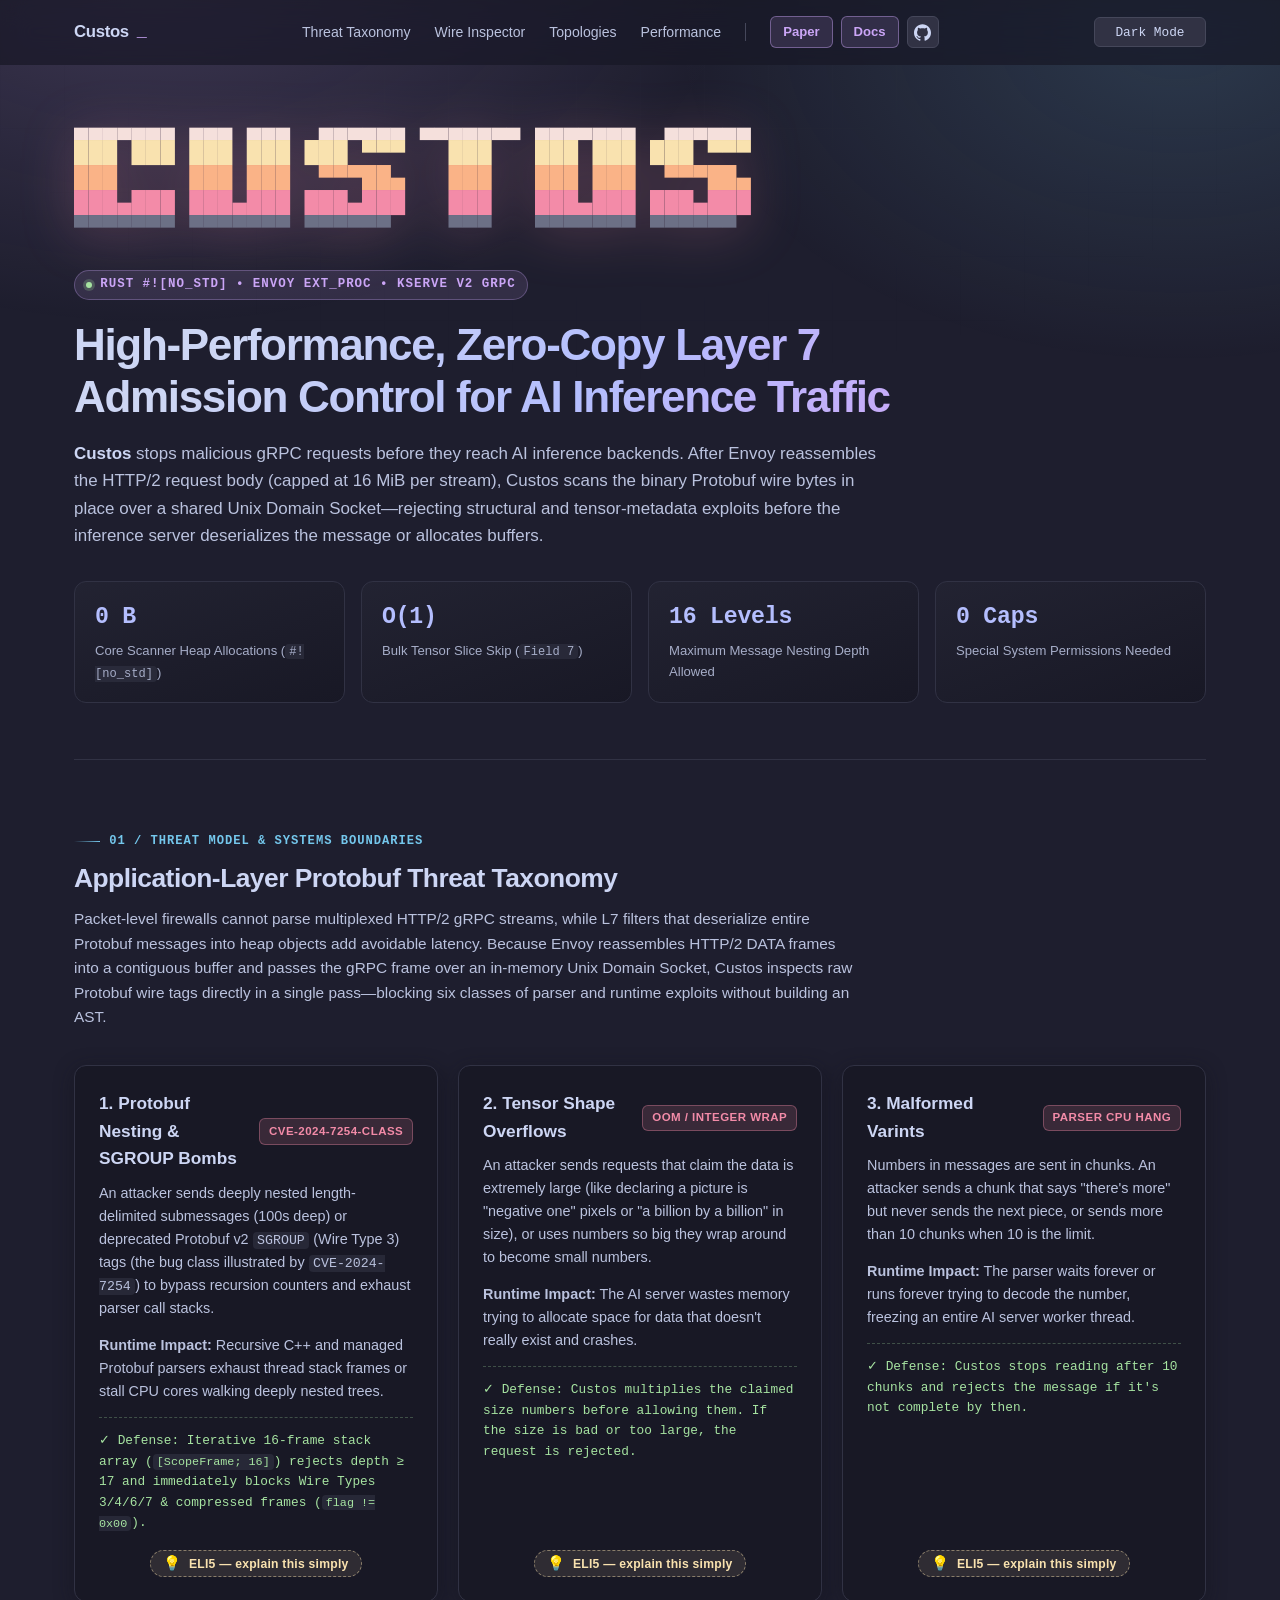
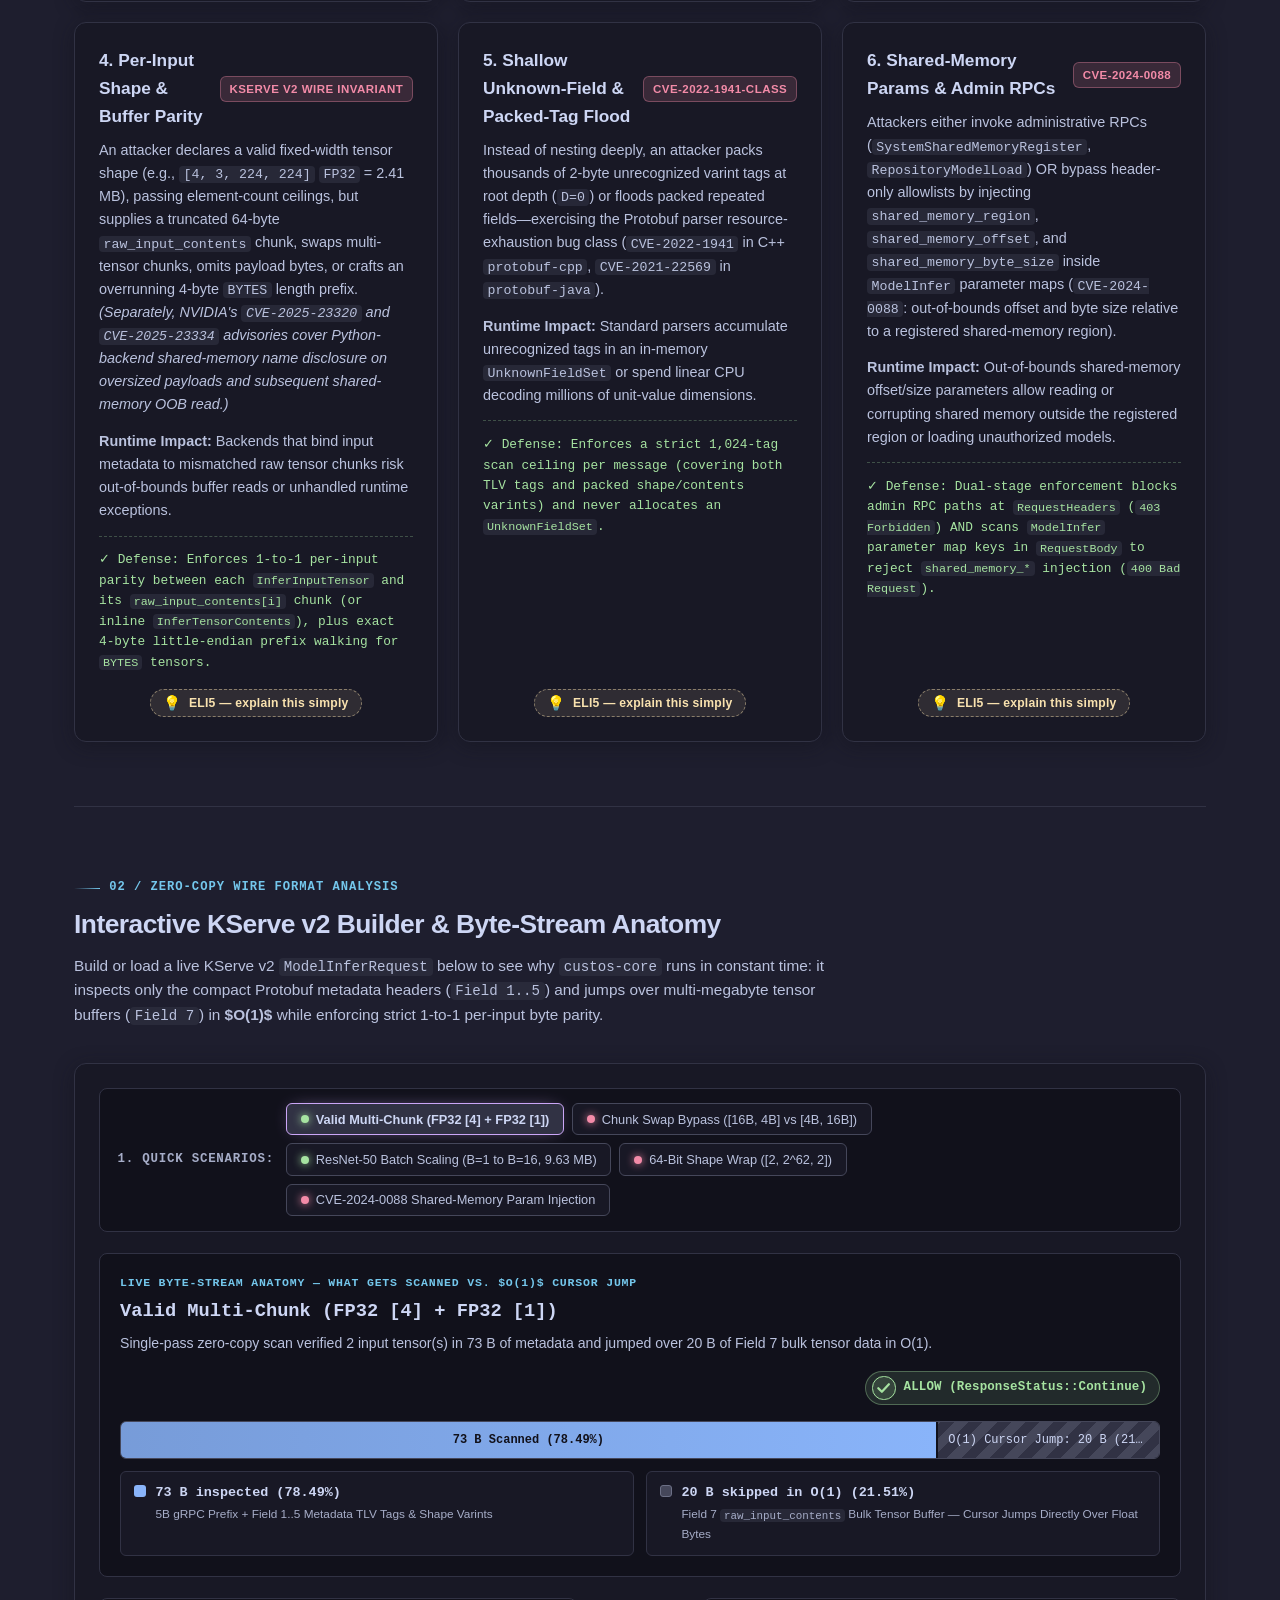
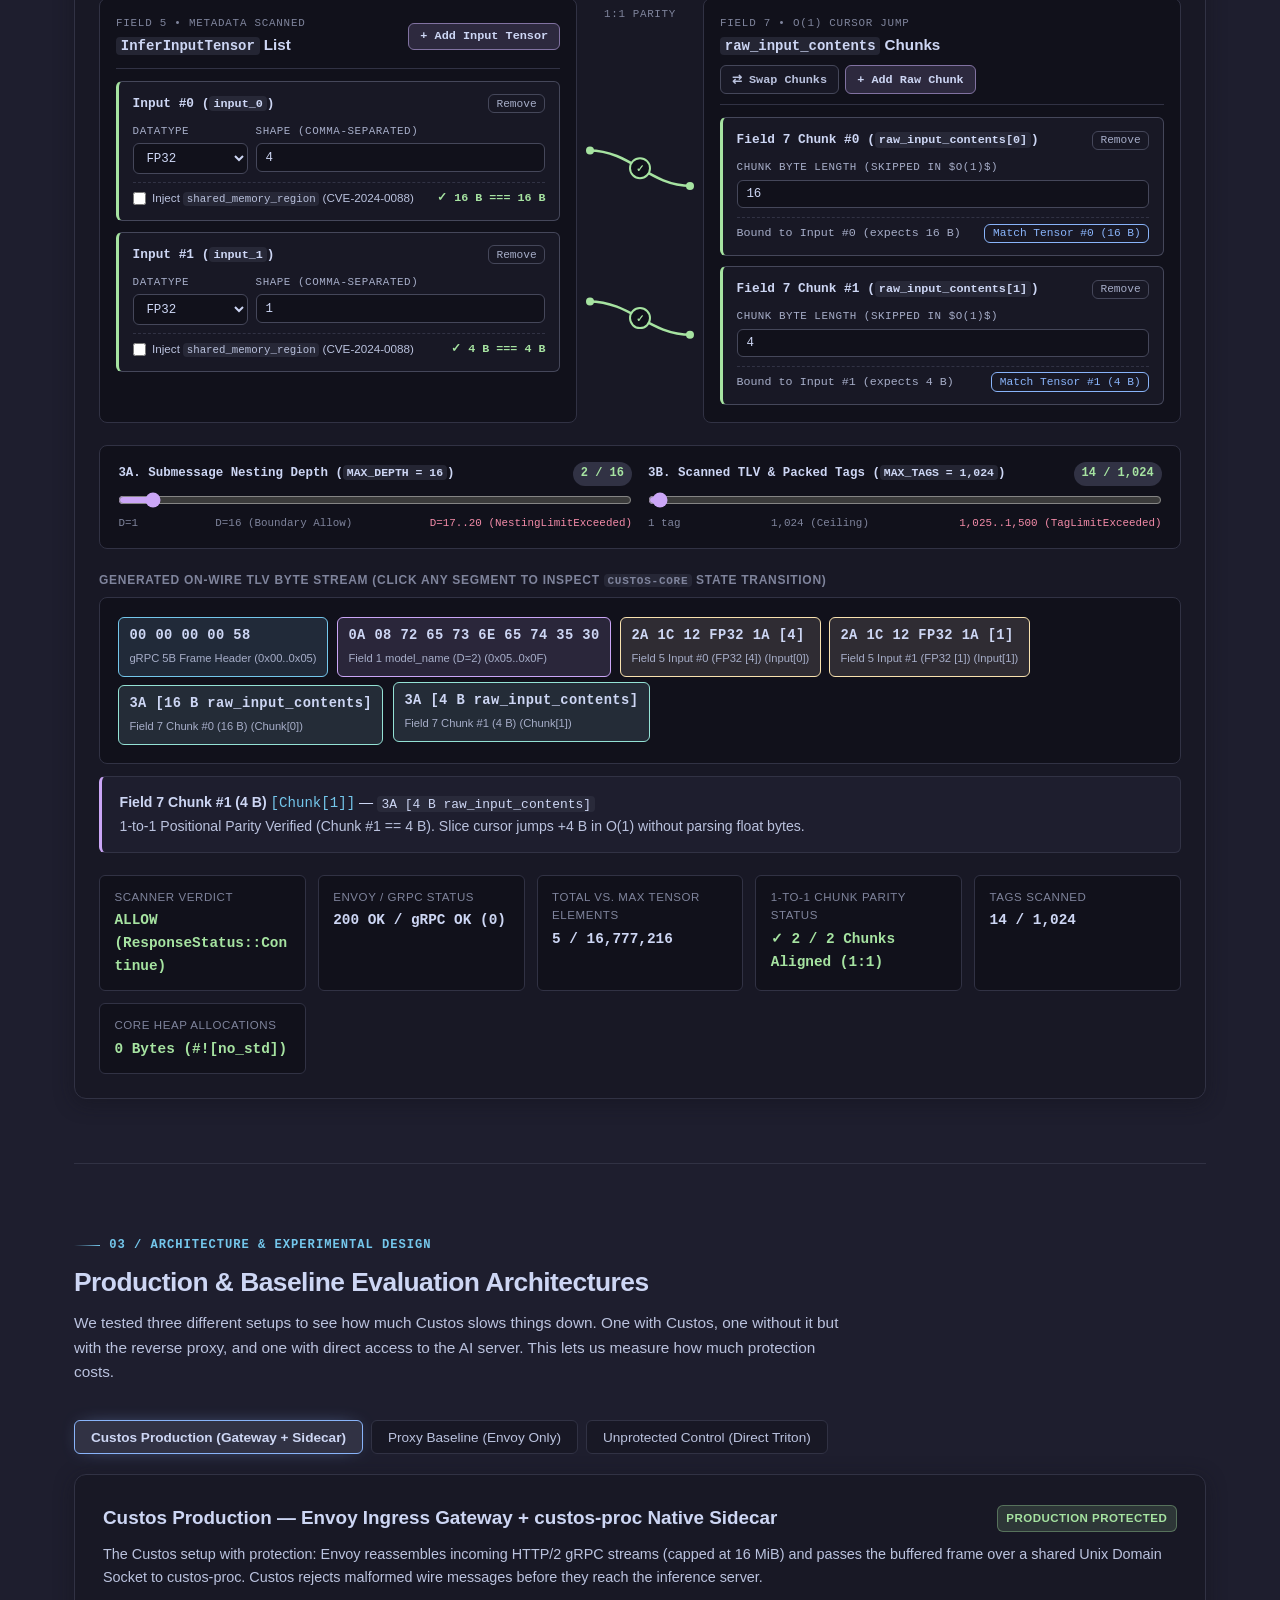
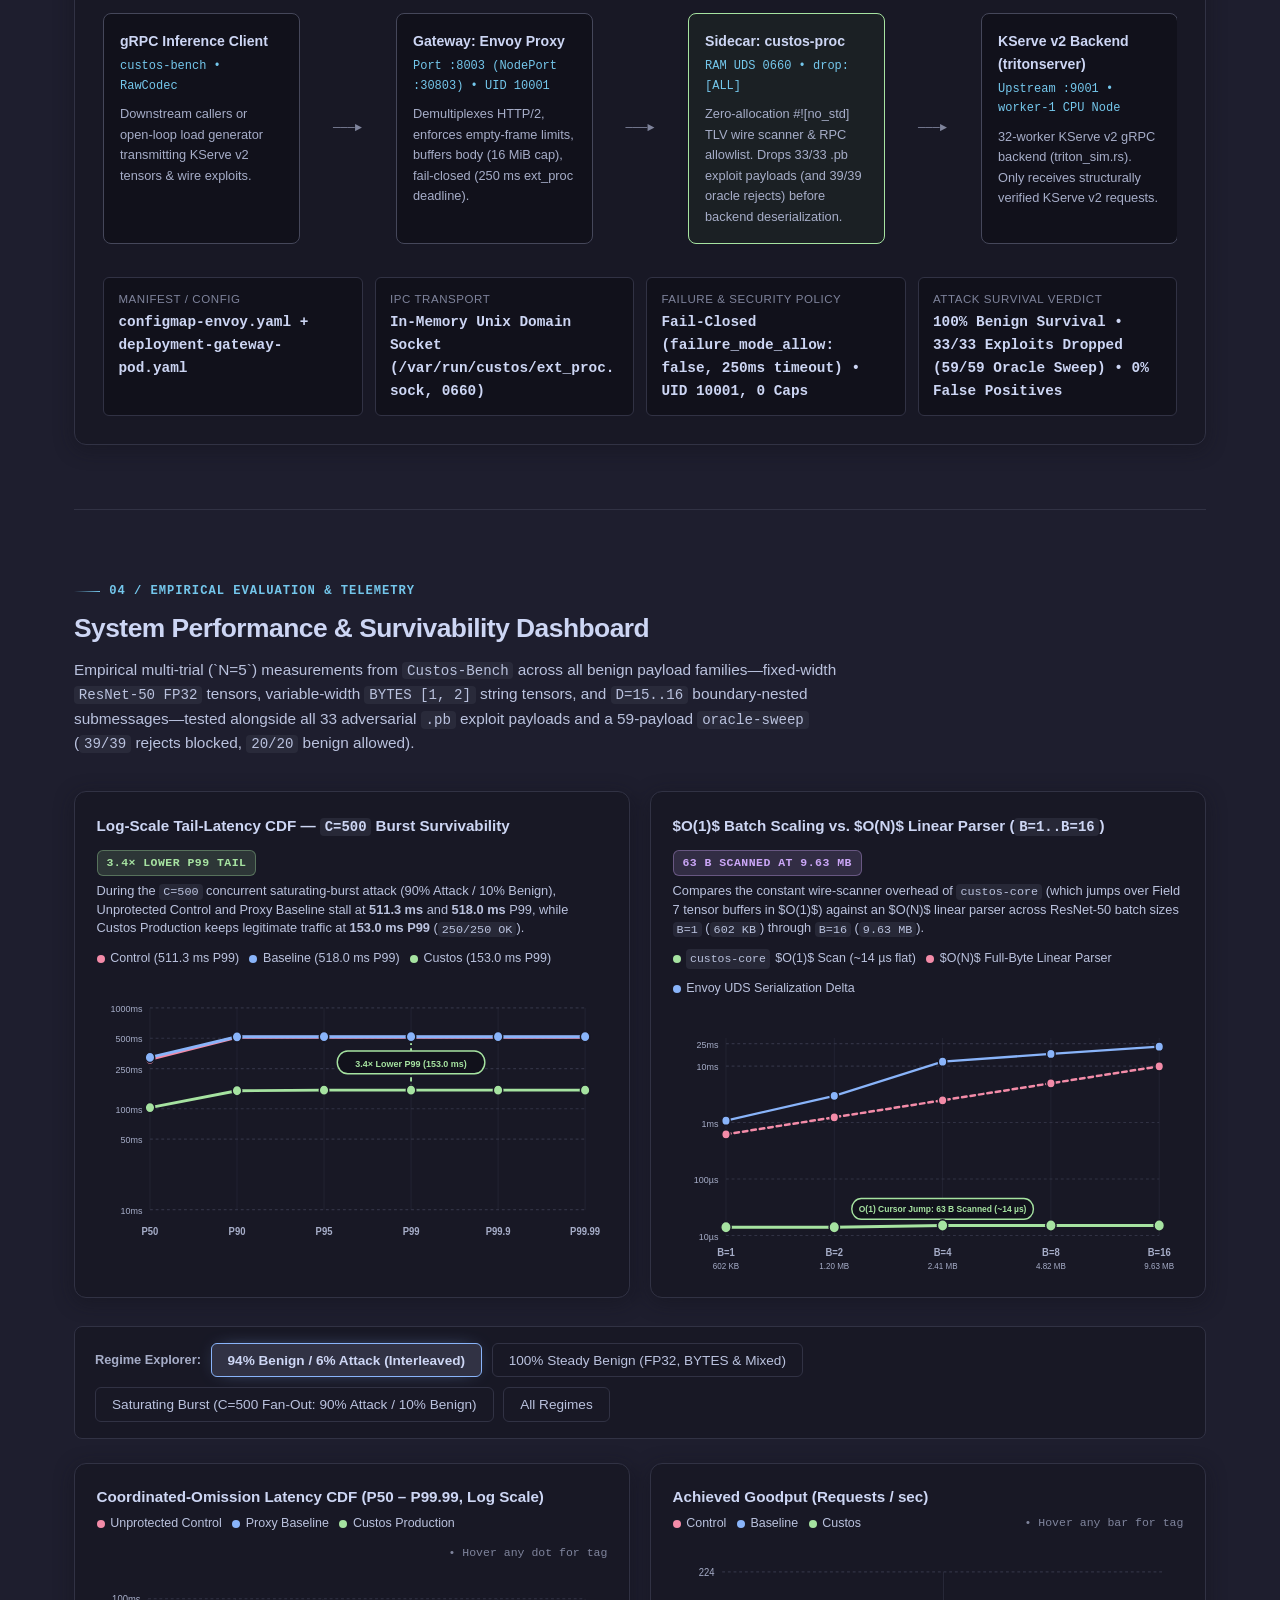
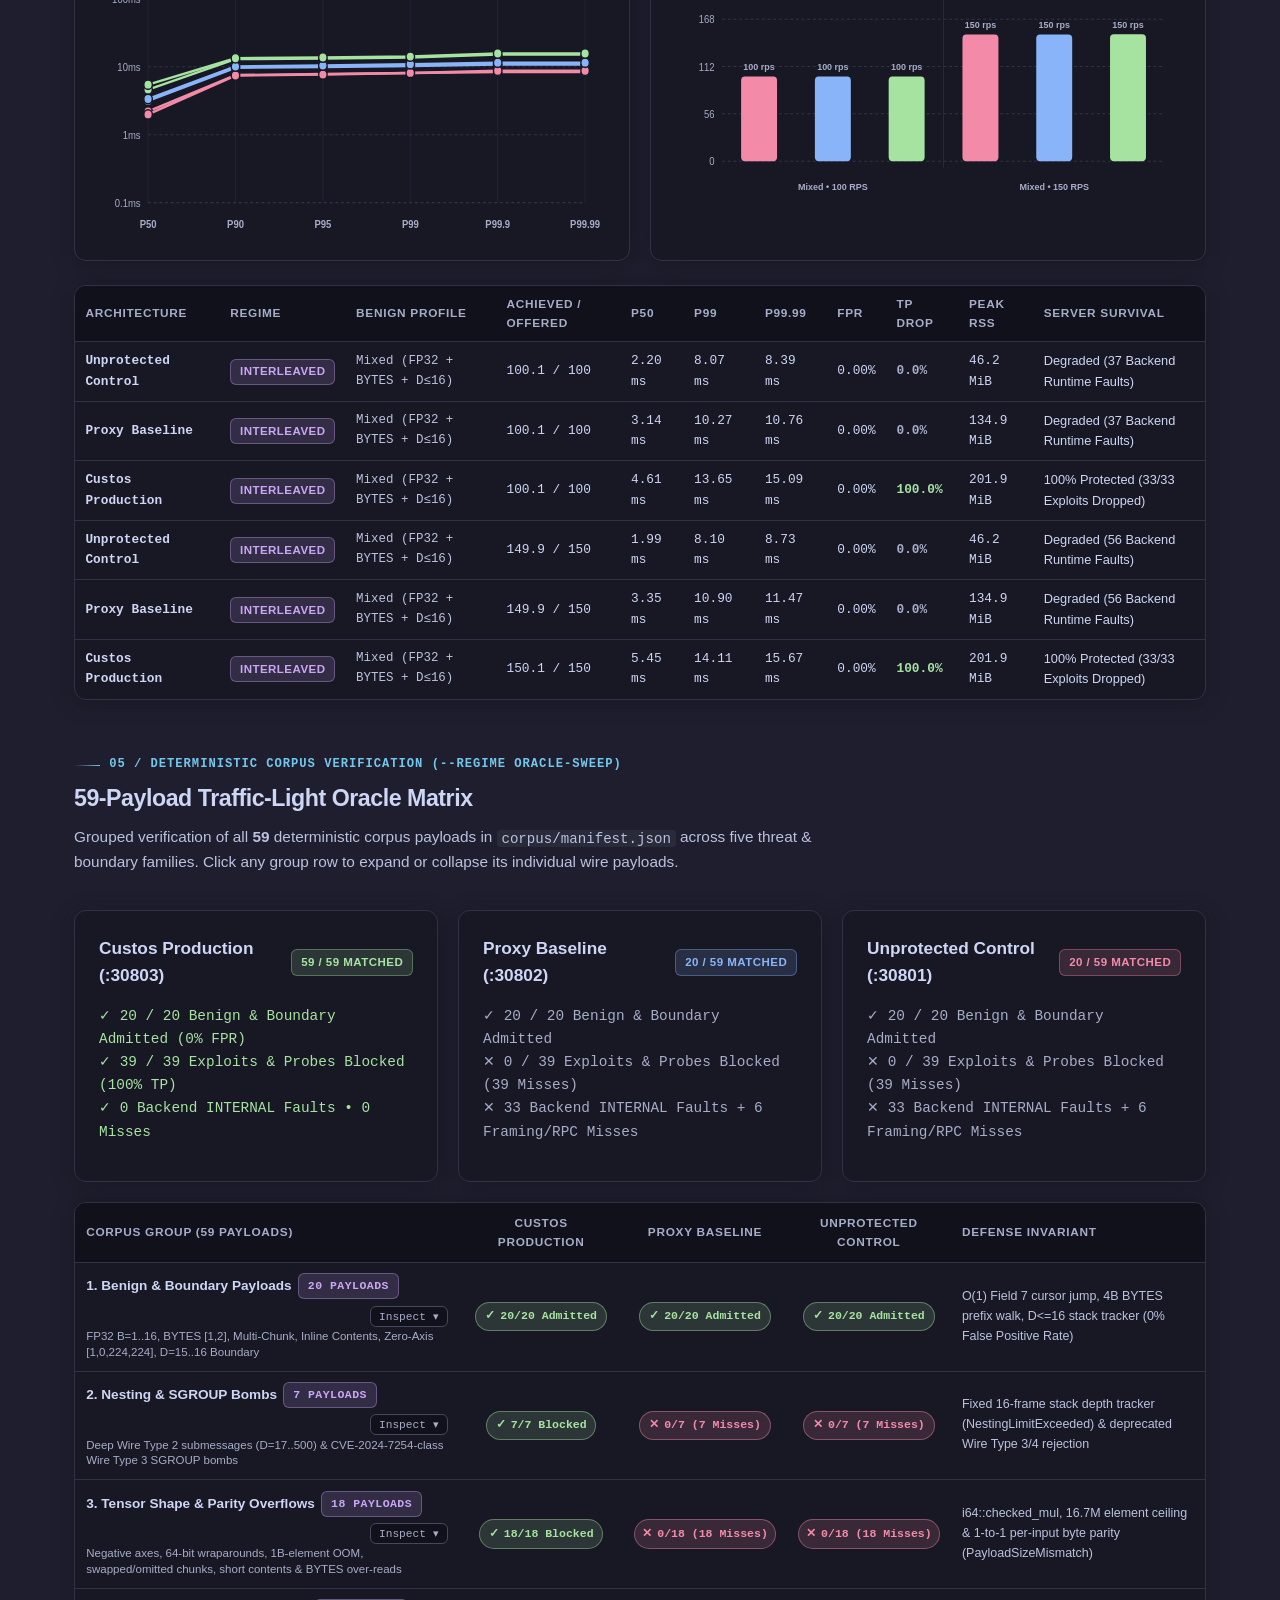
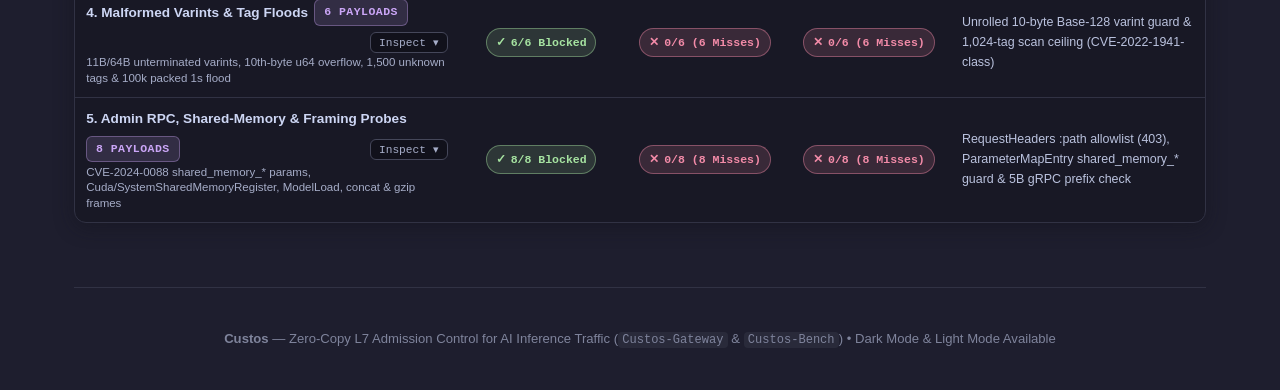
==== commit 081faee8: "style(tables): fit traffic-light oracle matrix and trials table within container without horizontal " ====
--- a/index.html
+++ b/index.html
@@ -619,19 +619,19 @@
       <div id="chart-tooltip" class="chart-tooltip" role="status" aria-live="polite" hidden></div>
 
       <div class="table-wrap reveal">
-        <table>
+        <table class="trials-table">
           <thead>
             <tr>
               <th>Architecture</th>
               <th>Regime</th>
               <th>Benign Profile</th>
-              <th>Achieved / Offered RPS</th>
+              <th>Achieved / Offered</th>
               <th>P50</th>
               <th>P99</th>
               <th>P99.99</th>
-              <th>FPR (Benign Drop)</th>
-              <th>TP Drop Rate</th>
-              <th title="Total Peak RSS across the data path (Triton + Envoy + Sidecar)">Total Peak RSS</th>
+              <th>FPR</th>
+              <th>TP Drop</th>
+              <th title="Total Peak RSS across the data path (Triton + Envoy + Sidecar)">Peak RSS</th>
               <th>Server Survival</th>
             </tr>
           </thead>
@@ -689,10 +689,10 @@
           <thead>
             <tr>
               <th>Corpus Group (59 Payloads)</th>
-              <th>Custos Production (:30803)</th>
-              <th>Proxy Baseline (:30802)</th>
-              <th>Unprotected Control (:30801)</th>
-              <th>Defense Invariant &amp; Coverage</th>
+              <th>Custos Production</th>
+              <th>Proxy Baseline</th>
+              <th>Unprotected Control</th>
+              <th>Defense Invariant</th>
             </tr>
           </thead>
           <tbody id="oracle-tbody"></tbody>
--- a/styles.css
+++ b/styles.css
@@ -2278,9 +2278,45 @@
 }
 
 /* 5-Group Traffic-Light Oracle Matrix */
+.trials-table {
+  font-size: 0.8rem;
+}
+
+.trials-table th,
+.trials-table td {
+  padding: 0.55rem 0.65rem;
+}
+
+.traffic-light-table {
+  width: 100%;
+  table-layout: fixed;
+}
+
 .traffic-light-table th,
 .traffic-light-table td {
   vertical-align: middle;
+  padding: 0.65rem 0.7rem;
+  overflow-wrap: break-word;
+}
+
+.traffic-light-table th:nth-child(1),
+.traffic-light-table td:nth-child(1) {
+  width: 34%;
+}
+
+.traffic-light-table th:nth-child(2),
+.traffic-light-table td:nth-child(2),
+.traffic-light-table th:nth-child(3),
+.traffic-light-table td:nth-child(3),
+.traffic-light-table th:nth-child(4),
+.traffic-light-table td:nth-child(4) {
+  width: 14.5%;
+  text-align: center;
+}
+
+.traffic-light-table th:nth-child(5),
+.traffic-light-table td:nth-child(5) {
+  width: 22.5%;
 }
 
 .tl-group-row {
@@ -2295,28 +2331,32 @@
 .tl-group-title {
   font-weight: 700;
   color: var(--ctp-text);
-  font-size: 0.9rem;
-  display: flex;
-  align-items: center;
-  gap: 0.5rem;
+  font-size: 0.85rem;
+  display: flex;
+  flex-wrap: wrap;
+  align-items: center;
+  gap: 0.4rem;
 }
 
 .tl-group-sub {
   display: block;
-  font-size: 0.75rem;
+  font-size: 0.72rem;
   color: var(--ctp-subtext0);
-  margin-top: 0.18rem;
+  margin-top: 0.16rem;
+  line-height: 1.35;
 }
 
 .tl-pill {
   display: inline-flex;
   align-items: center;
-  gap: 0.45rem;
-  padding: 0.36rem 0.75rem;
+  justify-content: center;
+  gap: 0.32rem;
+  padding: 0.28rem 0.55rem;
   border-radius: var(--r-pill);
-  font-size: 0.78rem;
+  font-size: 0.72rem;
   font-weight: 700;
   white-space: nowrap;
+  max-width: 100%;
 }
 
 .tl-pill.is-pass {
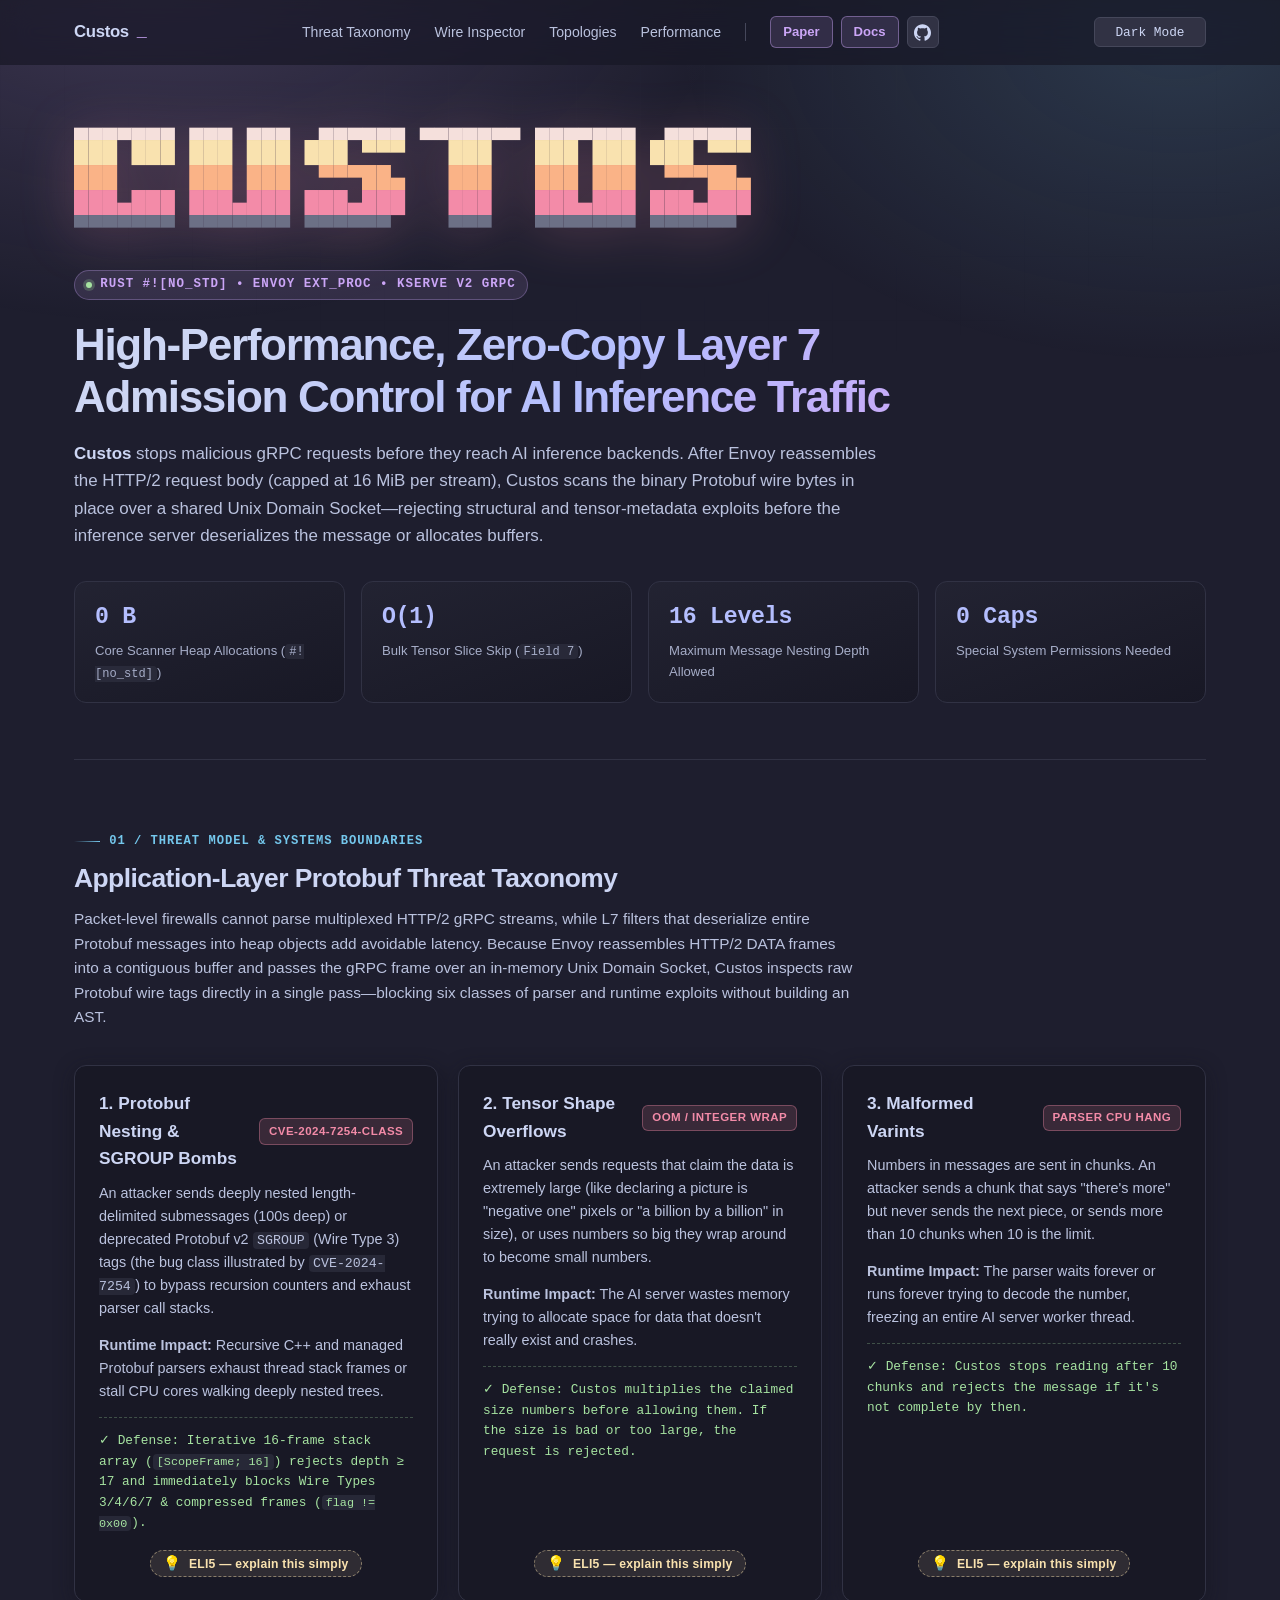
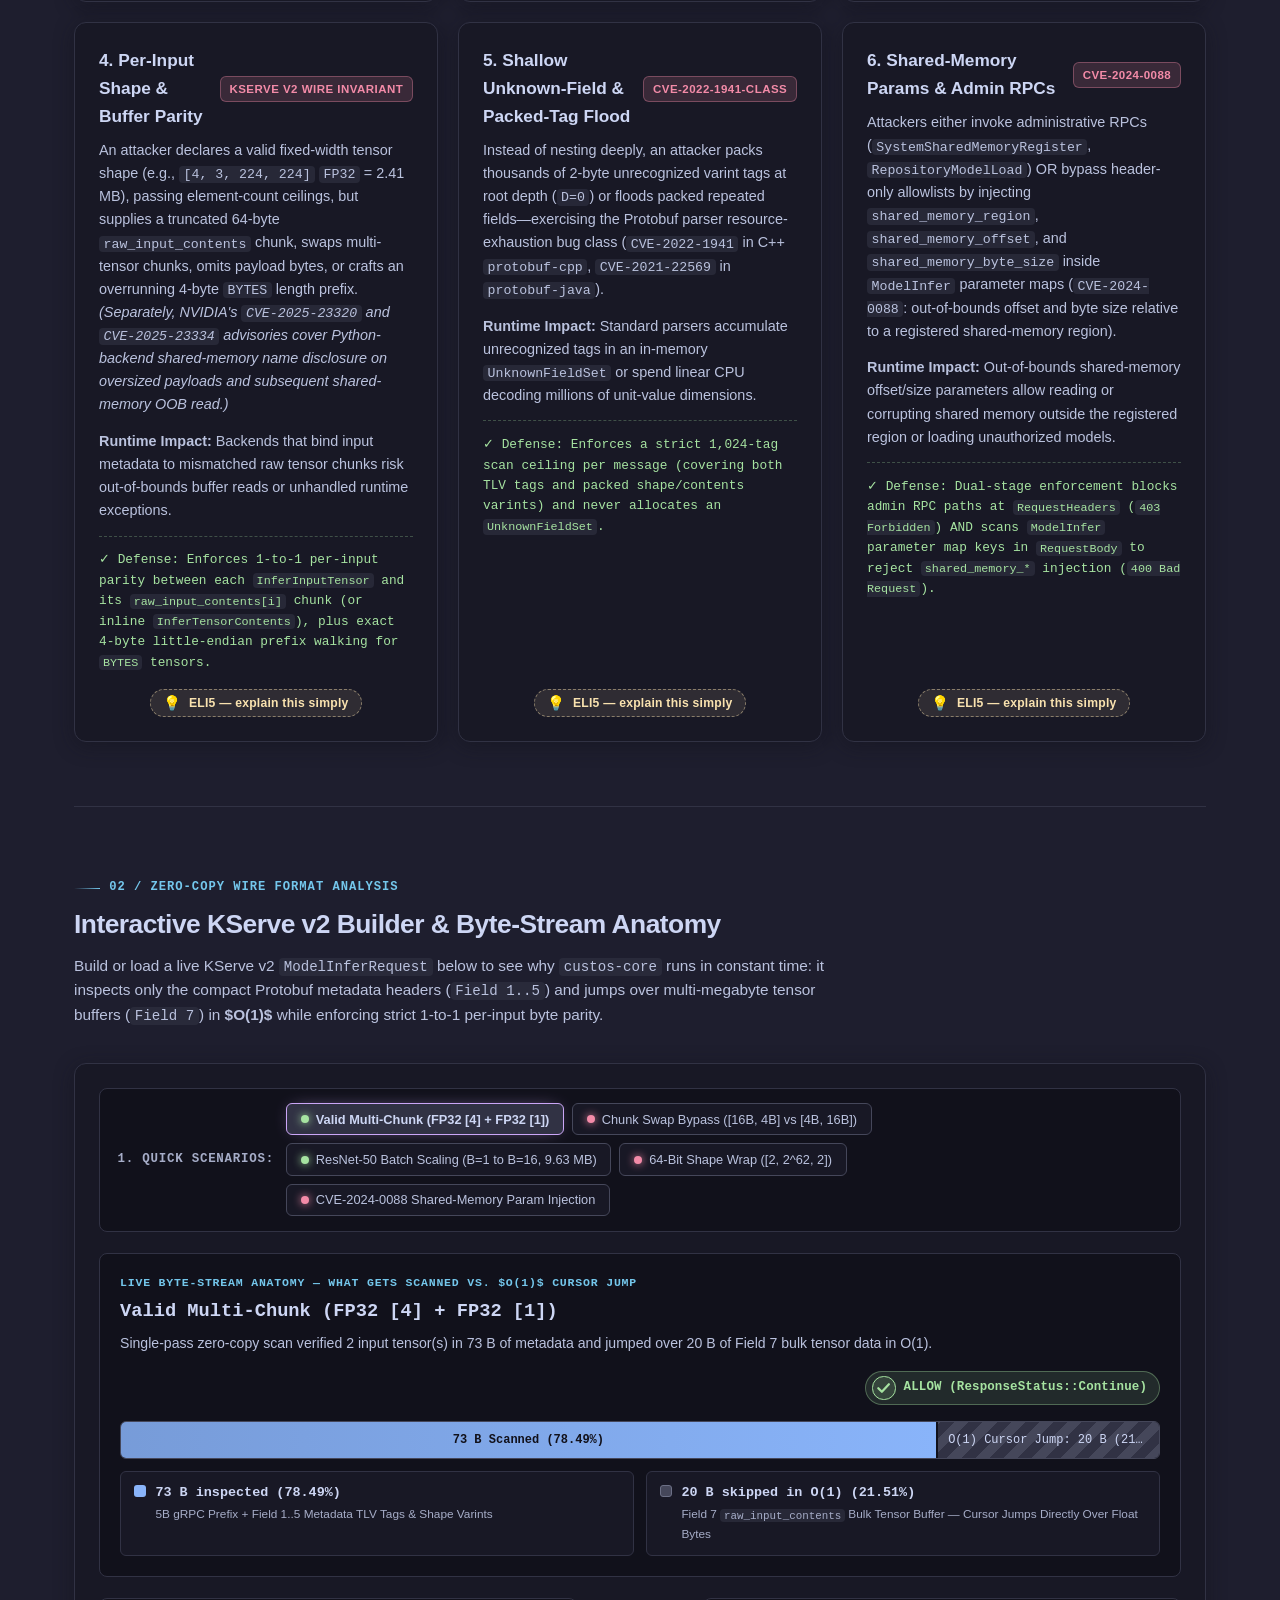
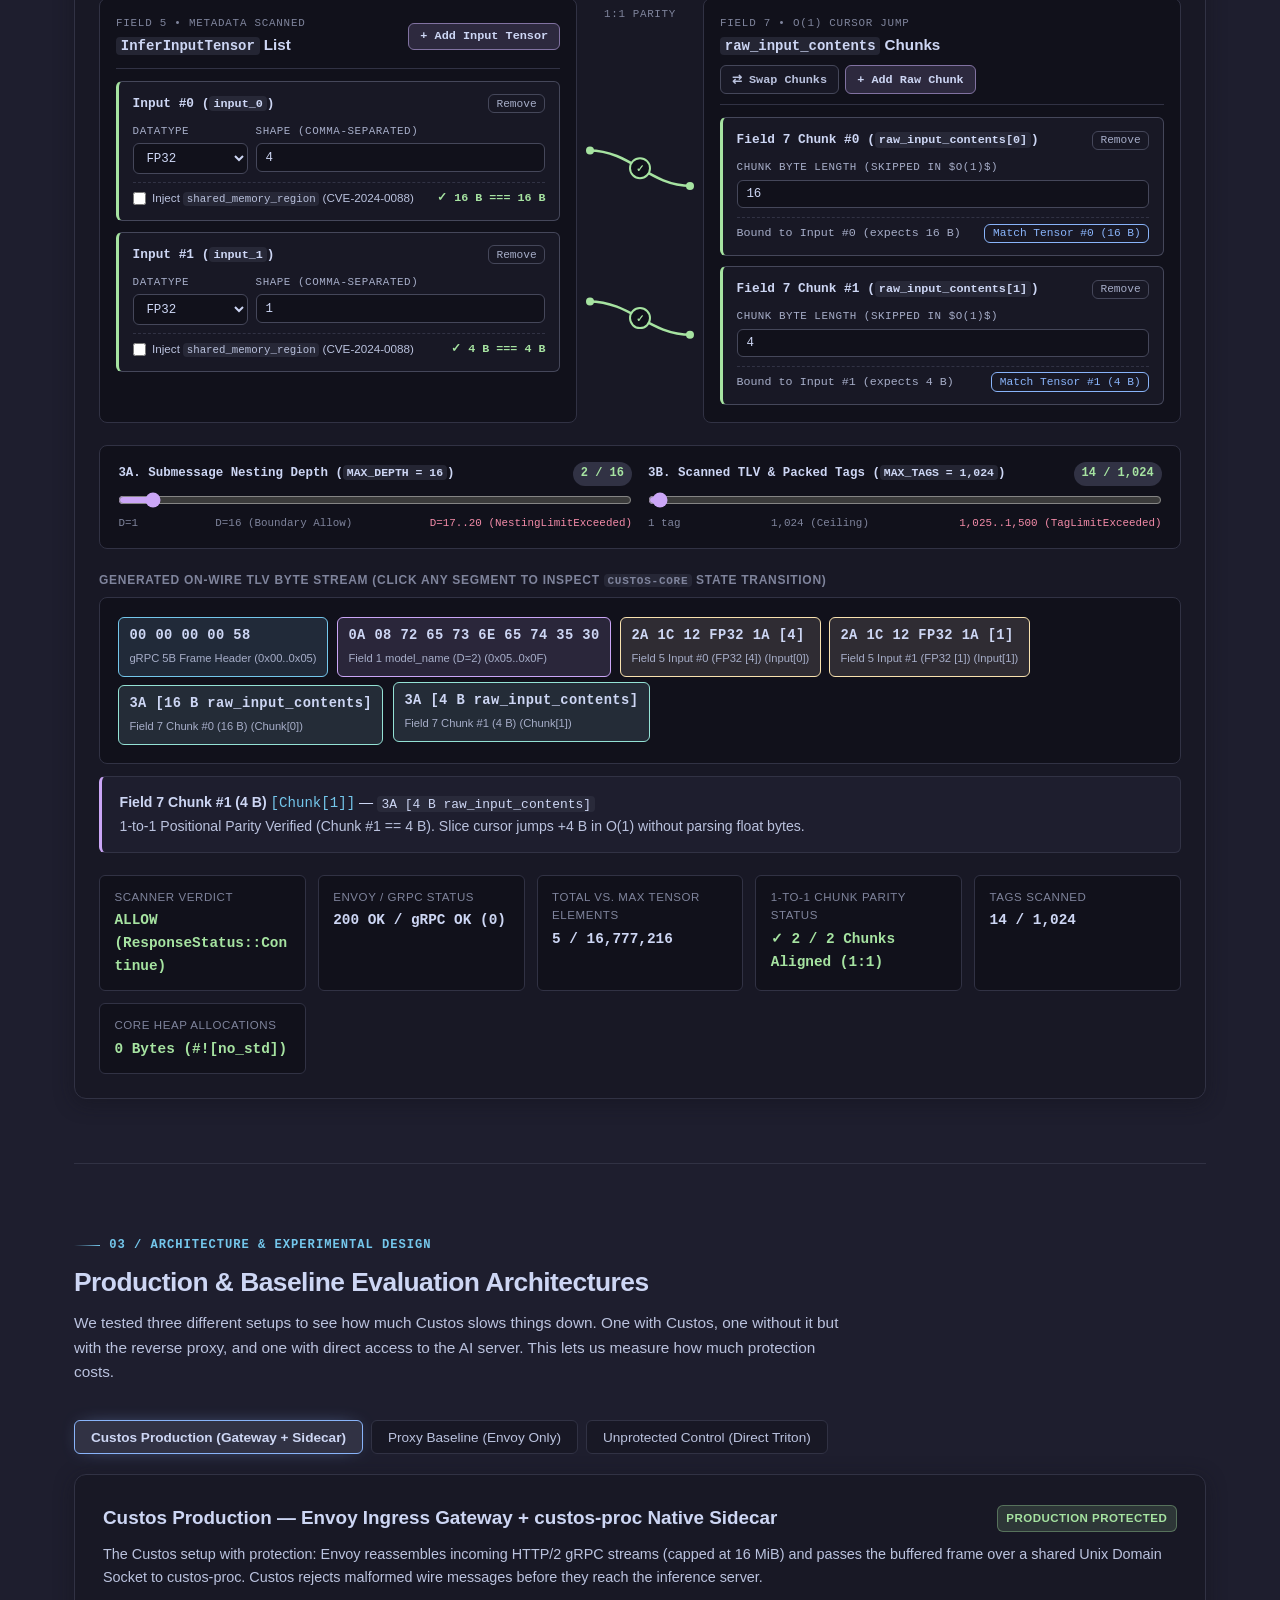
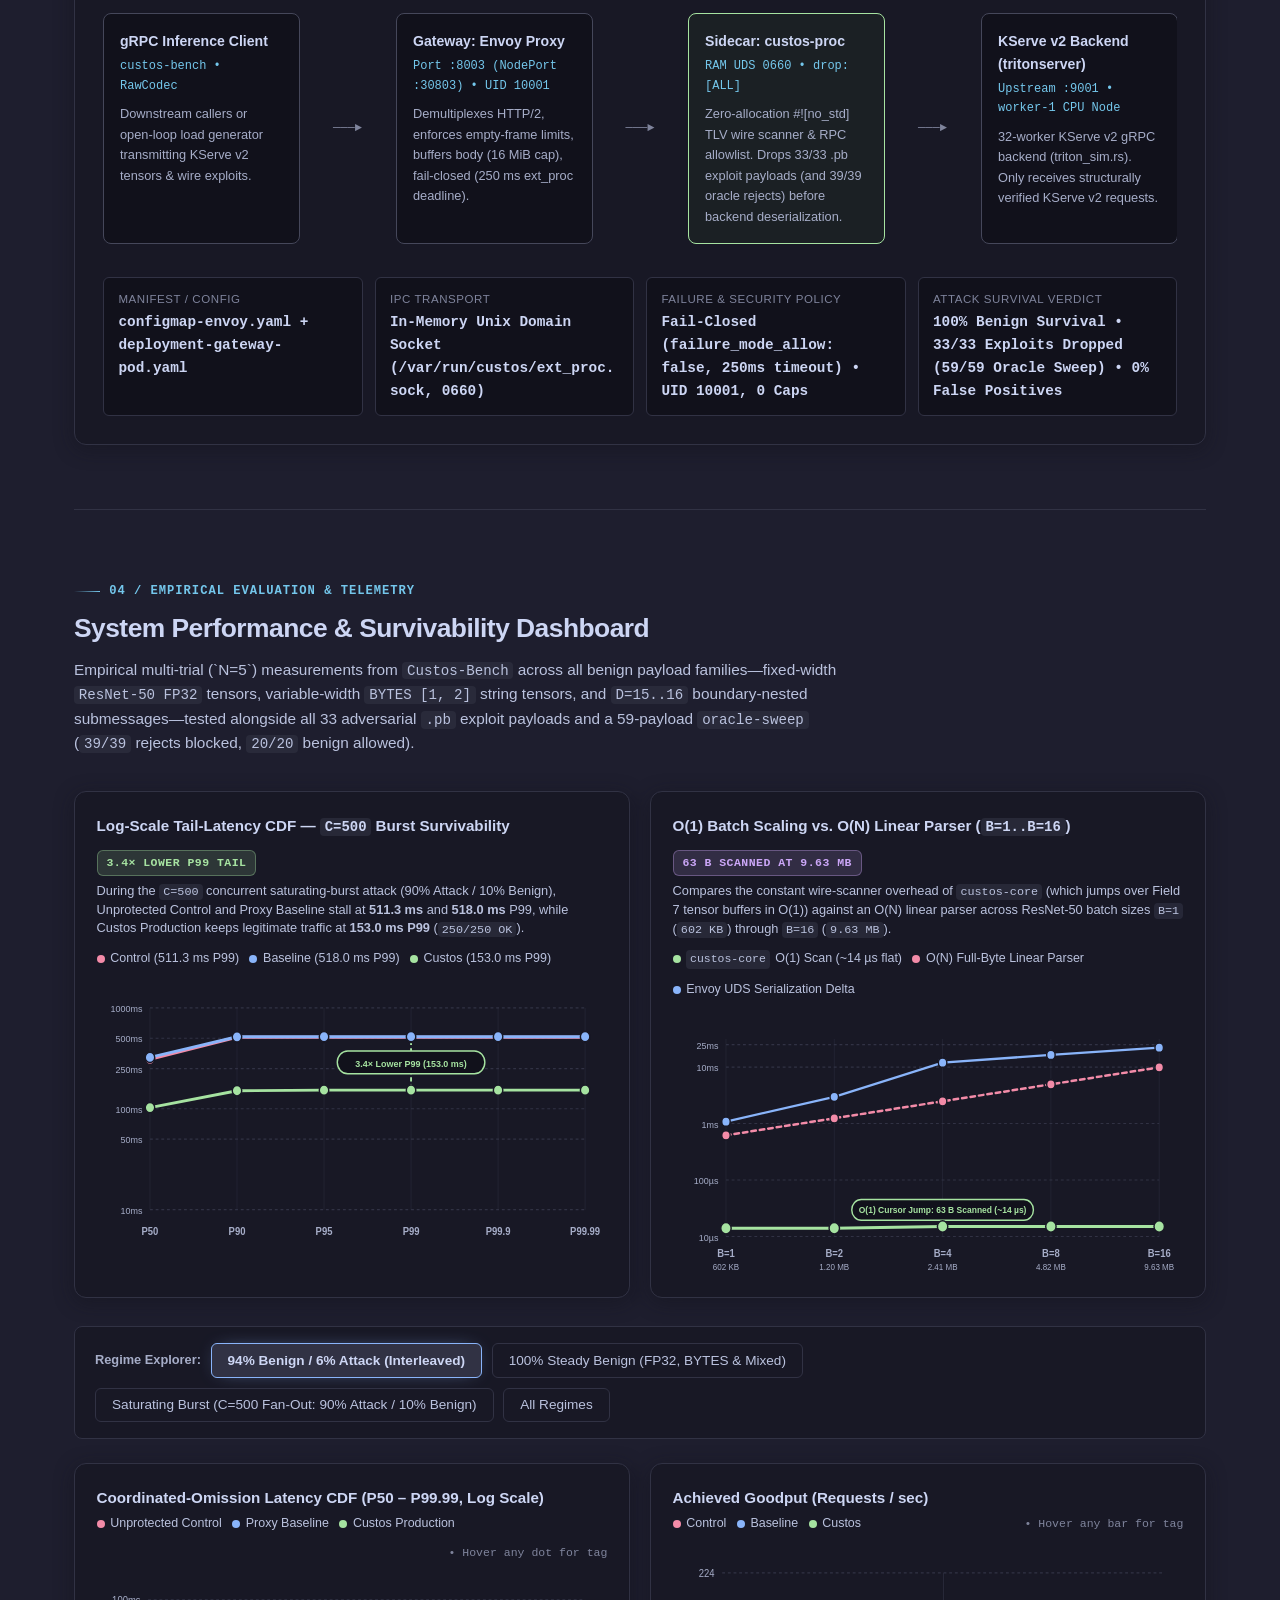
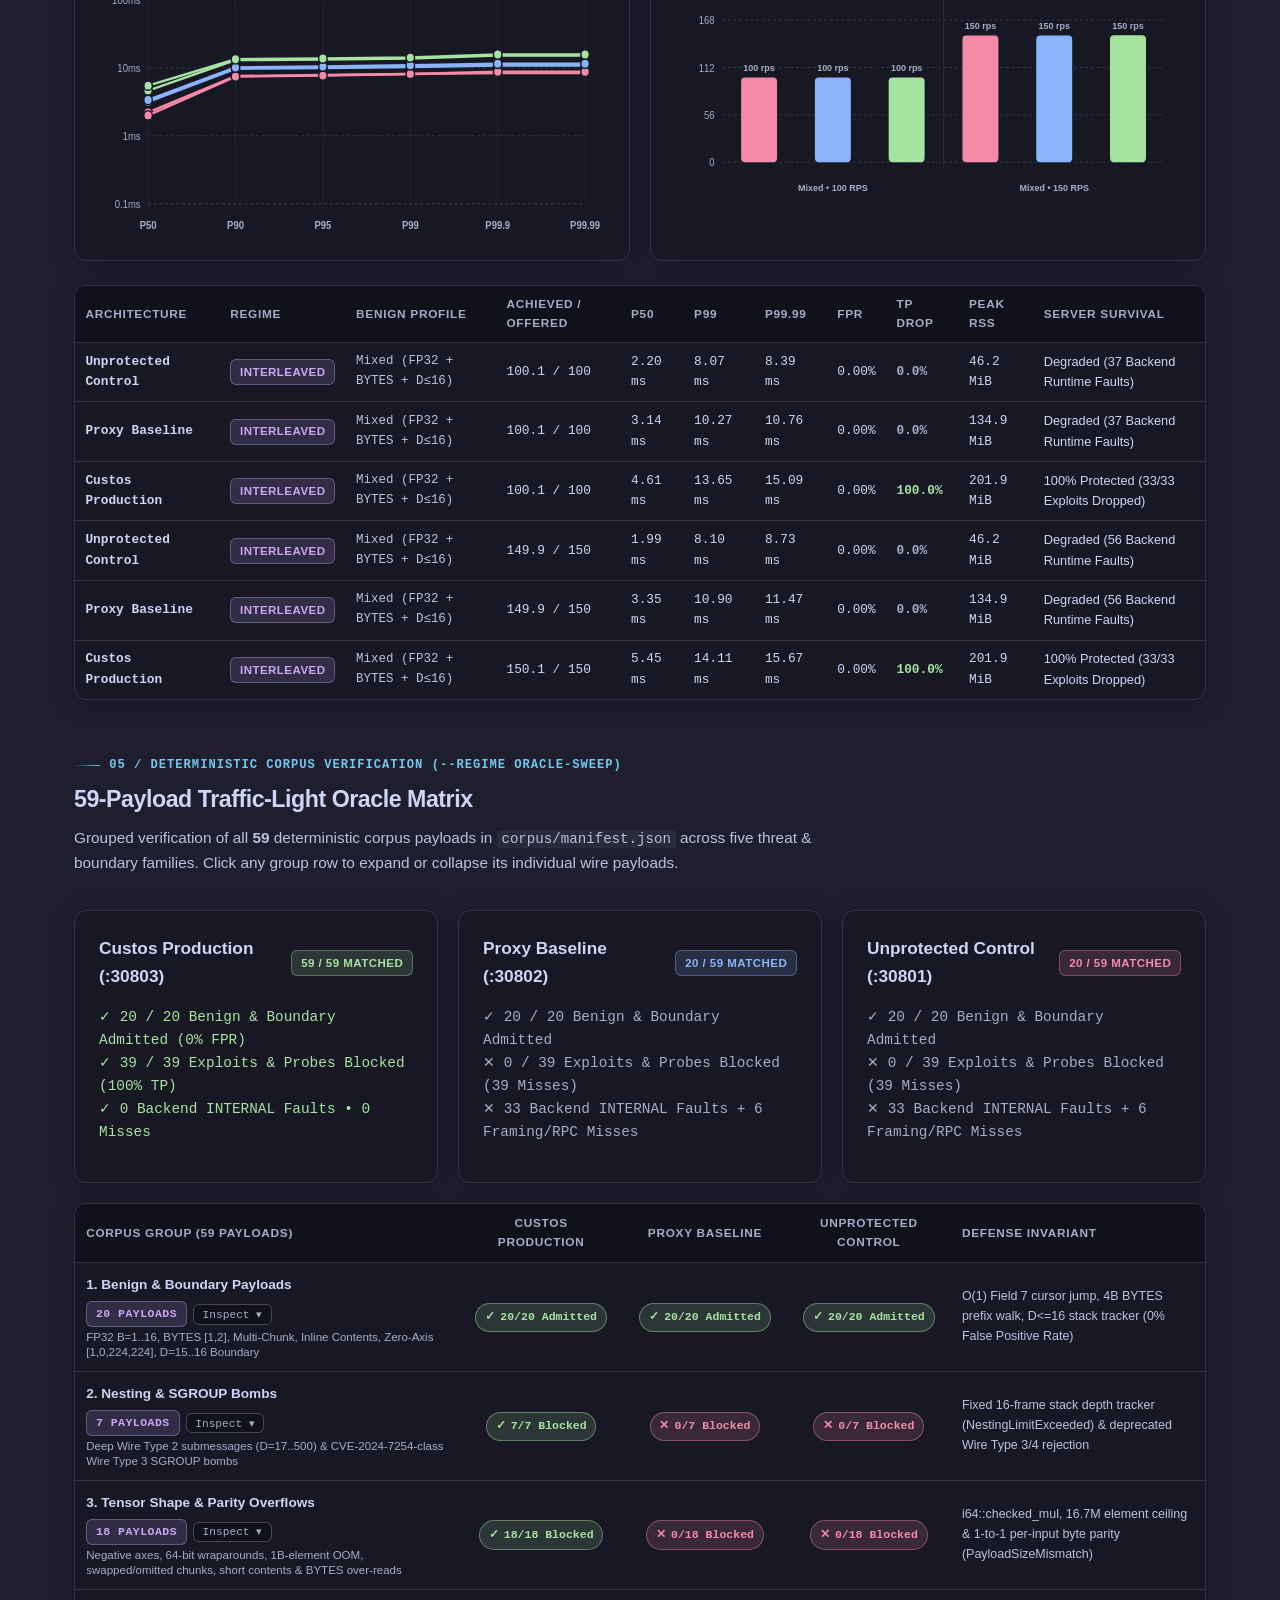
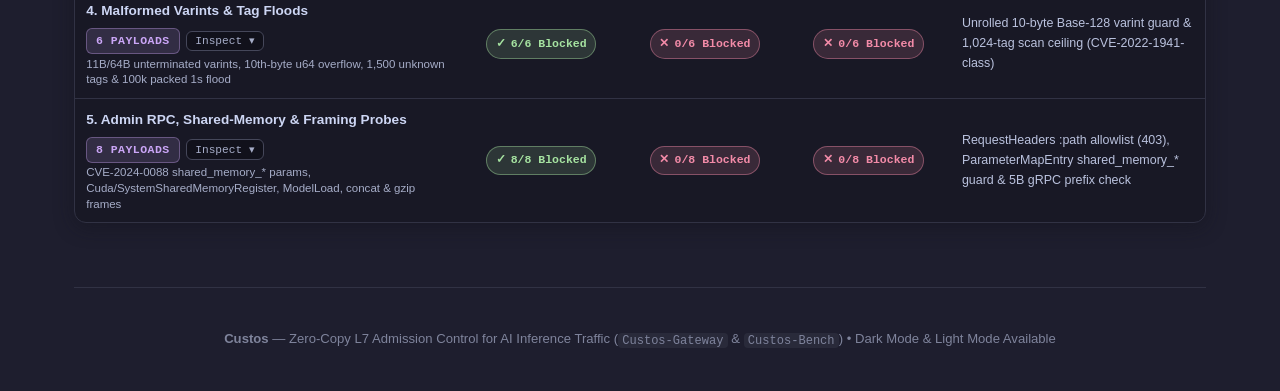
==== commit c84fbb4c: "adjustments" ====
--- a/index.html
+++ b/index.html
@@ -568,15 +568,15 @@
 
         <div class="chart-box reveal">
           <div class="chart-title-row">
-            <h4>$O(1)$ Batch Scaling vs. $O(N)$ Linear Parser (<code>B=1..B=16</code>)</h4>
+            <h4>O(1) Batch Scaling vs. O(N) Linear Parser (<code>B=1..B=16</code>)</h4>
             <span class="badge badge-mauve mono">63 B Scanned at 9.63 MB</span>
           </div>
           <p class="chart-lead">
-            Compares the constant wire-scanner overhead of <code>custos-core</code> (which jumps over Field 7 tensor buffers in $O(1)$) against an $O(N)$ linear parser across ResNet-50 batch sizes <code>B=1</code> (<code>602 KB</code>) through <code>B=16</code> (<code>9.63 MB</code>).
+            Compares the constant wire-scanner overhead of <code>custos-core</code> (which jumps over Field 7 tensor buffers in O(1)) against an O(N) linear parser across ResNet-50 batch sizes <code>B=1</code> (<code>602 KB</code>) through <code>B=16</code> (<code>9.63 MB</code>).
           </p>
           <div class="chart-sub">
-            <span class="chart-legend-item"><span class="legend-dot is-custos"></span><code>custos-core</code> $O(1)$ Scan (~14 µs flat)</span>
-            <span class="chart-legend-item"><span class="legend-dot is-control"></span>$O(N)$ Full-Byte Linear Parser</span>
+            <span class="chart-legend-item"><span class="legend-dot is-custos"></span><code>custos-core</code> O(1) Scan (~14 µs flat)</span>
+            <span class="chart-legend-item"><span class="legend-dot is-control"></span>O(N) Full-Byte Linear Parser</span>
             <span class="chart-legend-item"><span class="legend-dot is-baseline"></span>Envoy UDS Serialization Delta</span>
           </div>
           <svg id="batch-scaling-svg" class="svg-chart" viewBox="0 0 540 250" preserveAspectRatio="none"></svg>
--- a/styles.css
+++ b/styles.css
@@ -2333,6 +2333,13 @@
   color: var(--ctp-text);
   font-size: 0.85rem;
   display: flex;
+  flex-direction: column;
+  align-items: flex-start;
+  gap: 0.35rem;
+}
+
+.tl-group-meta {
+  display: flex;
   flex-wrap: wrap;
   align-items: center;
   gap: 0.4rem;
@@ -2372,7 +2379,7 @@
 }
 
 .tl-expand-btn {
-  margin-left: auto;
+  margin-left: 0;
   padding: 0.18rem 0.52rem;
   border-radius: var(--r-sm);
   border: 1px solid var(--ctp-surface1);
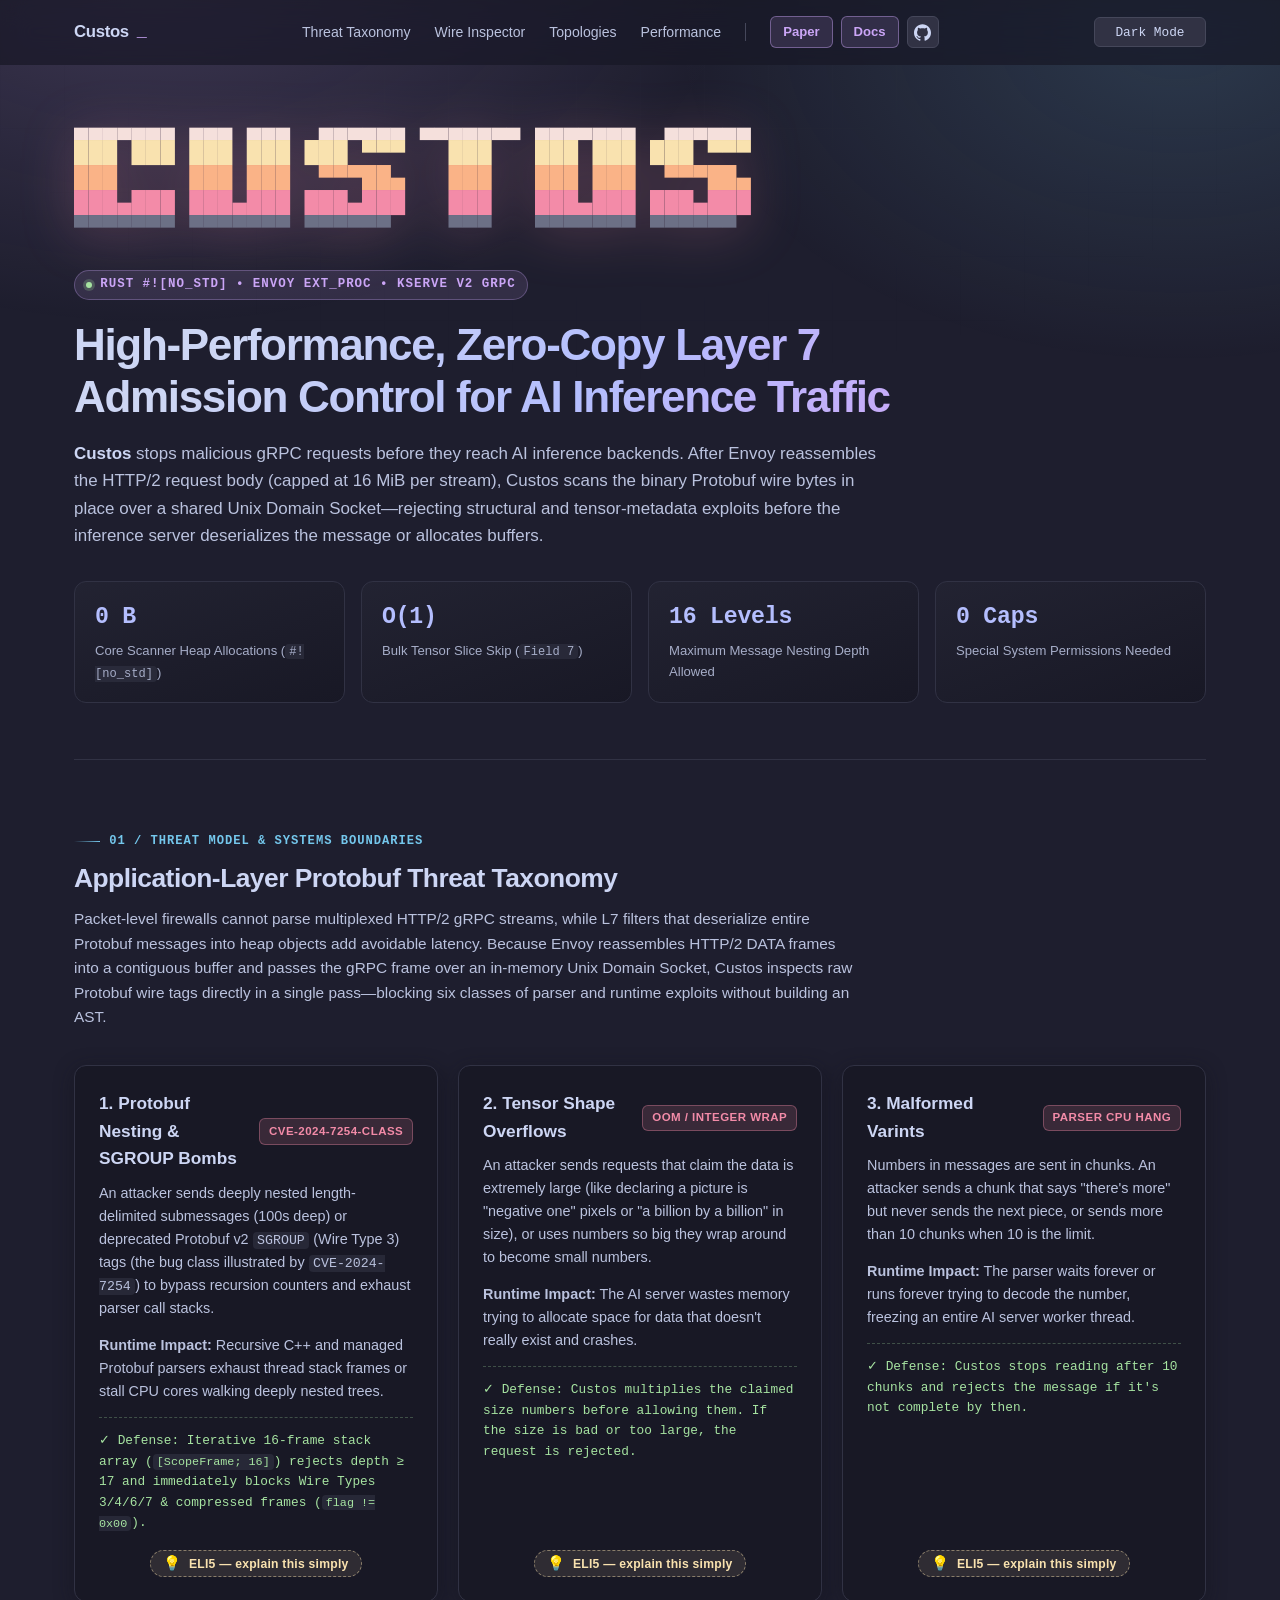
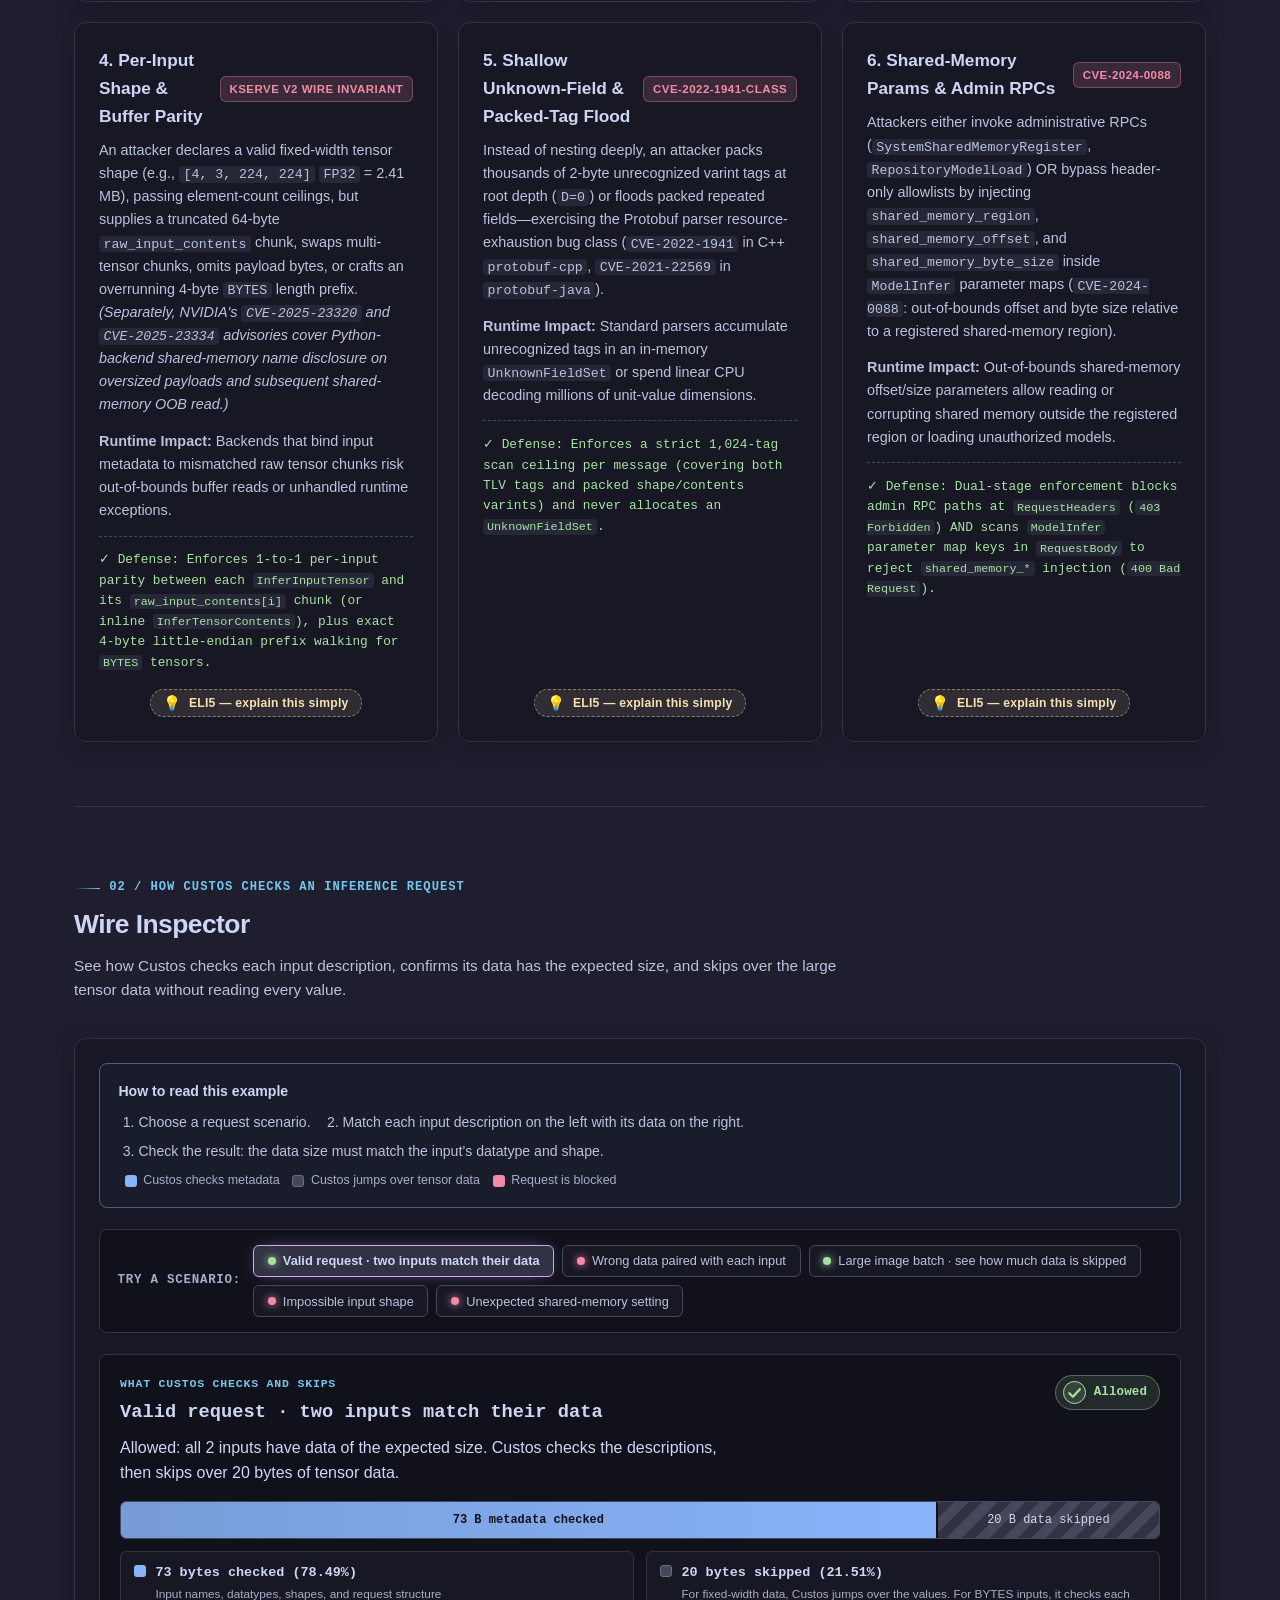
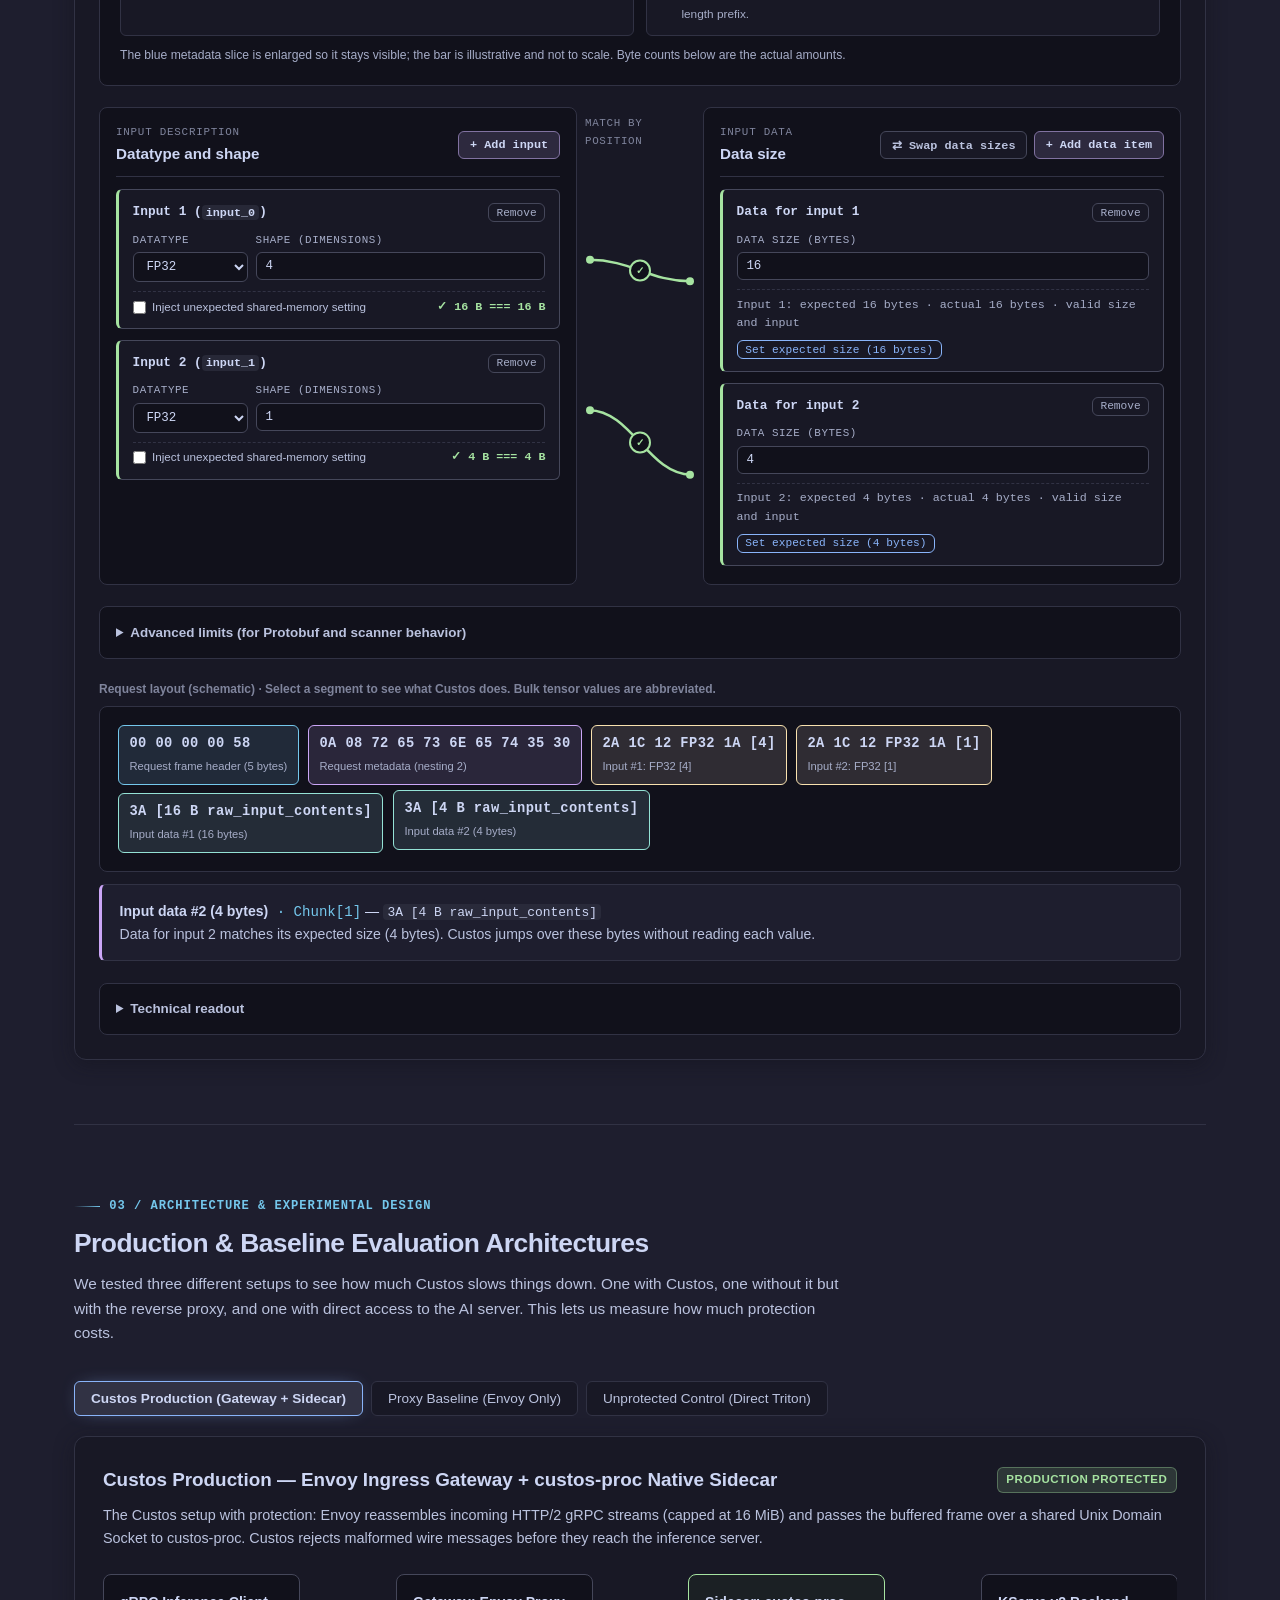
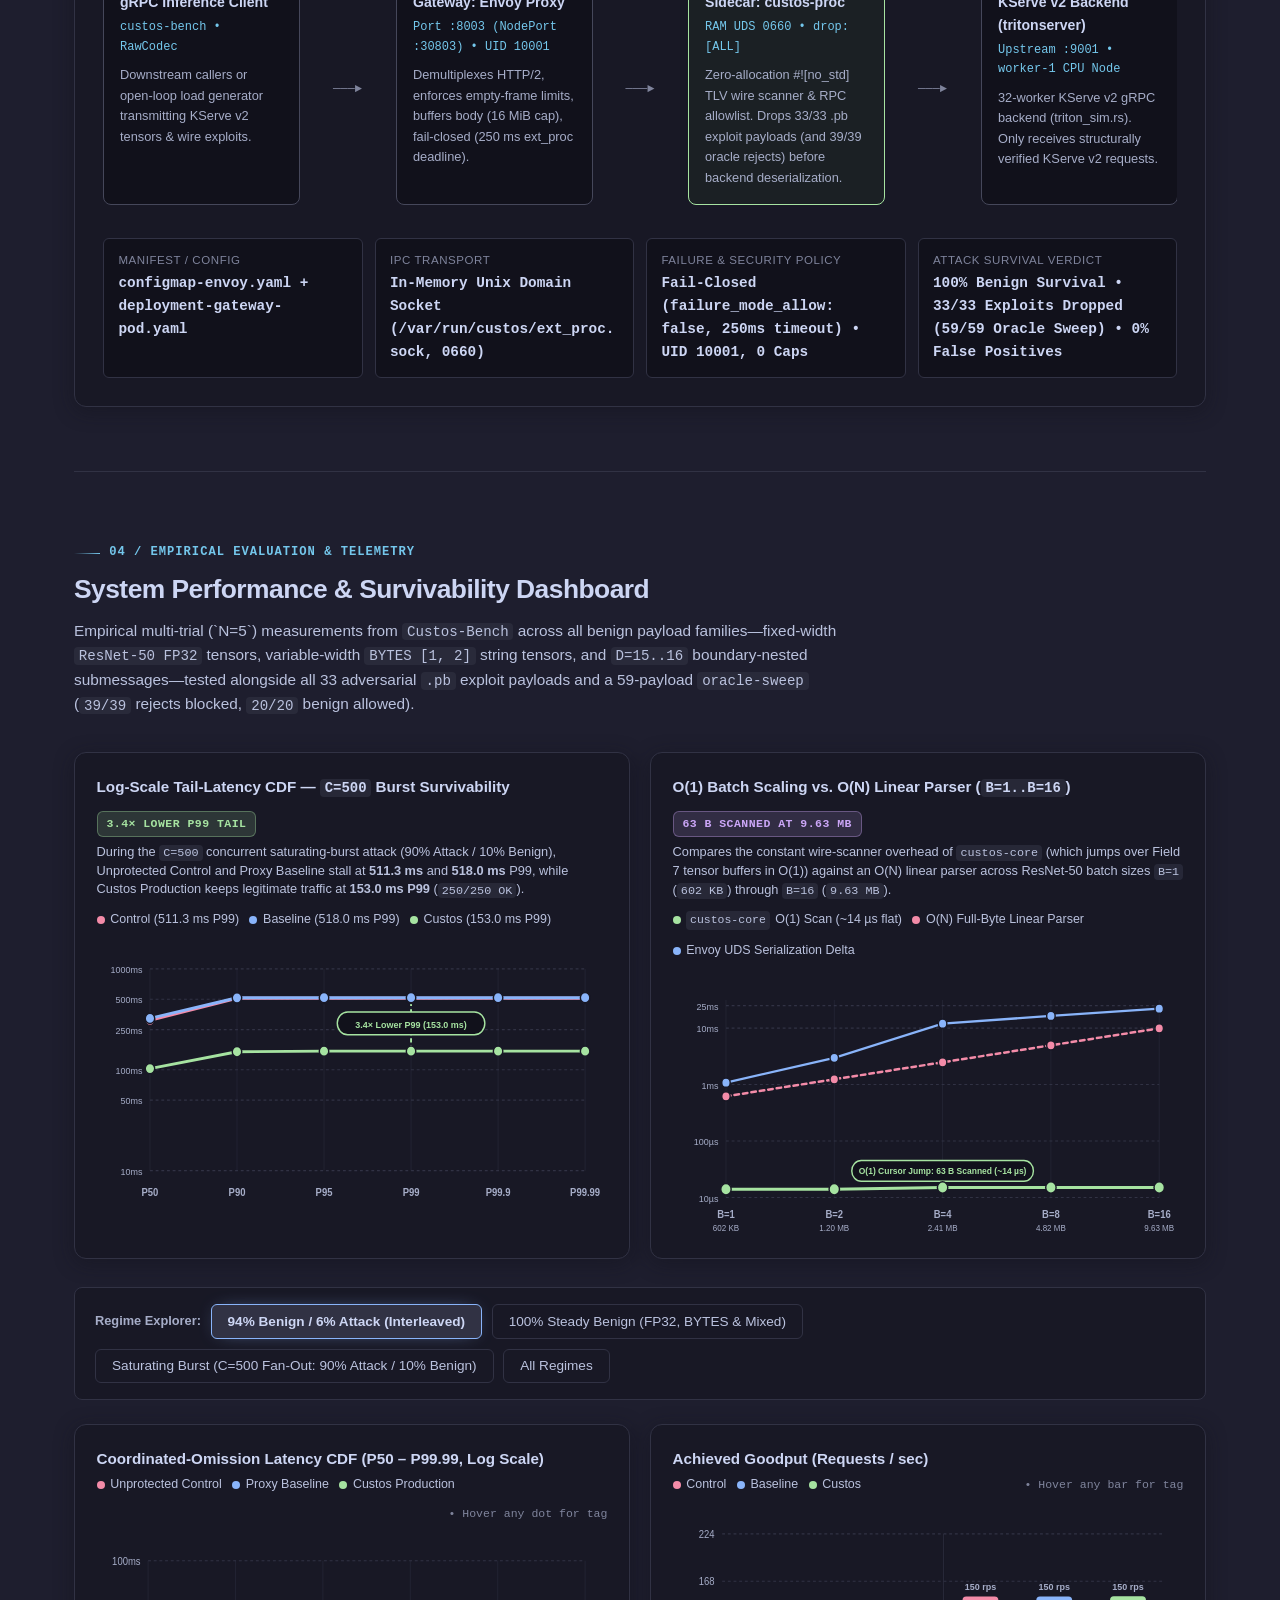
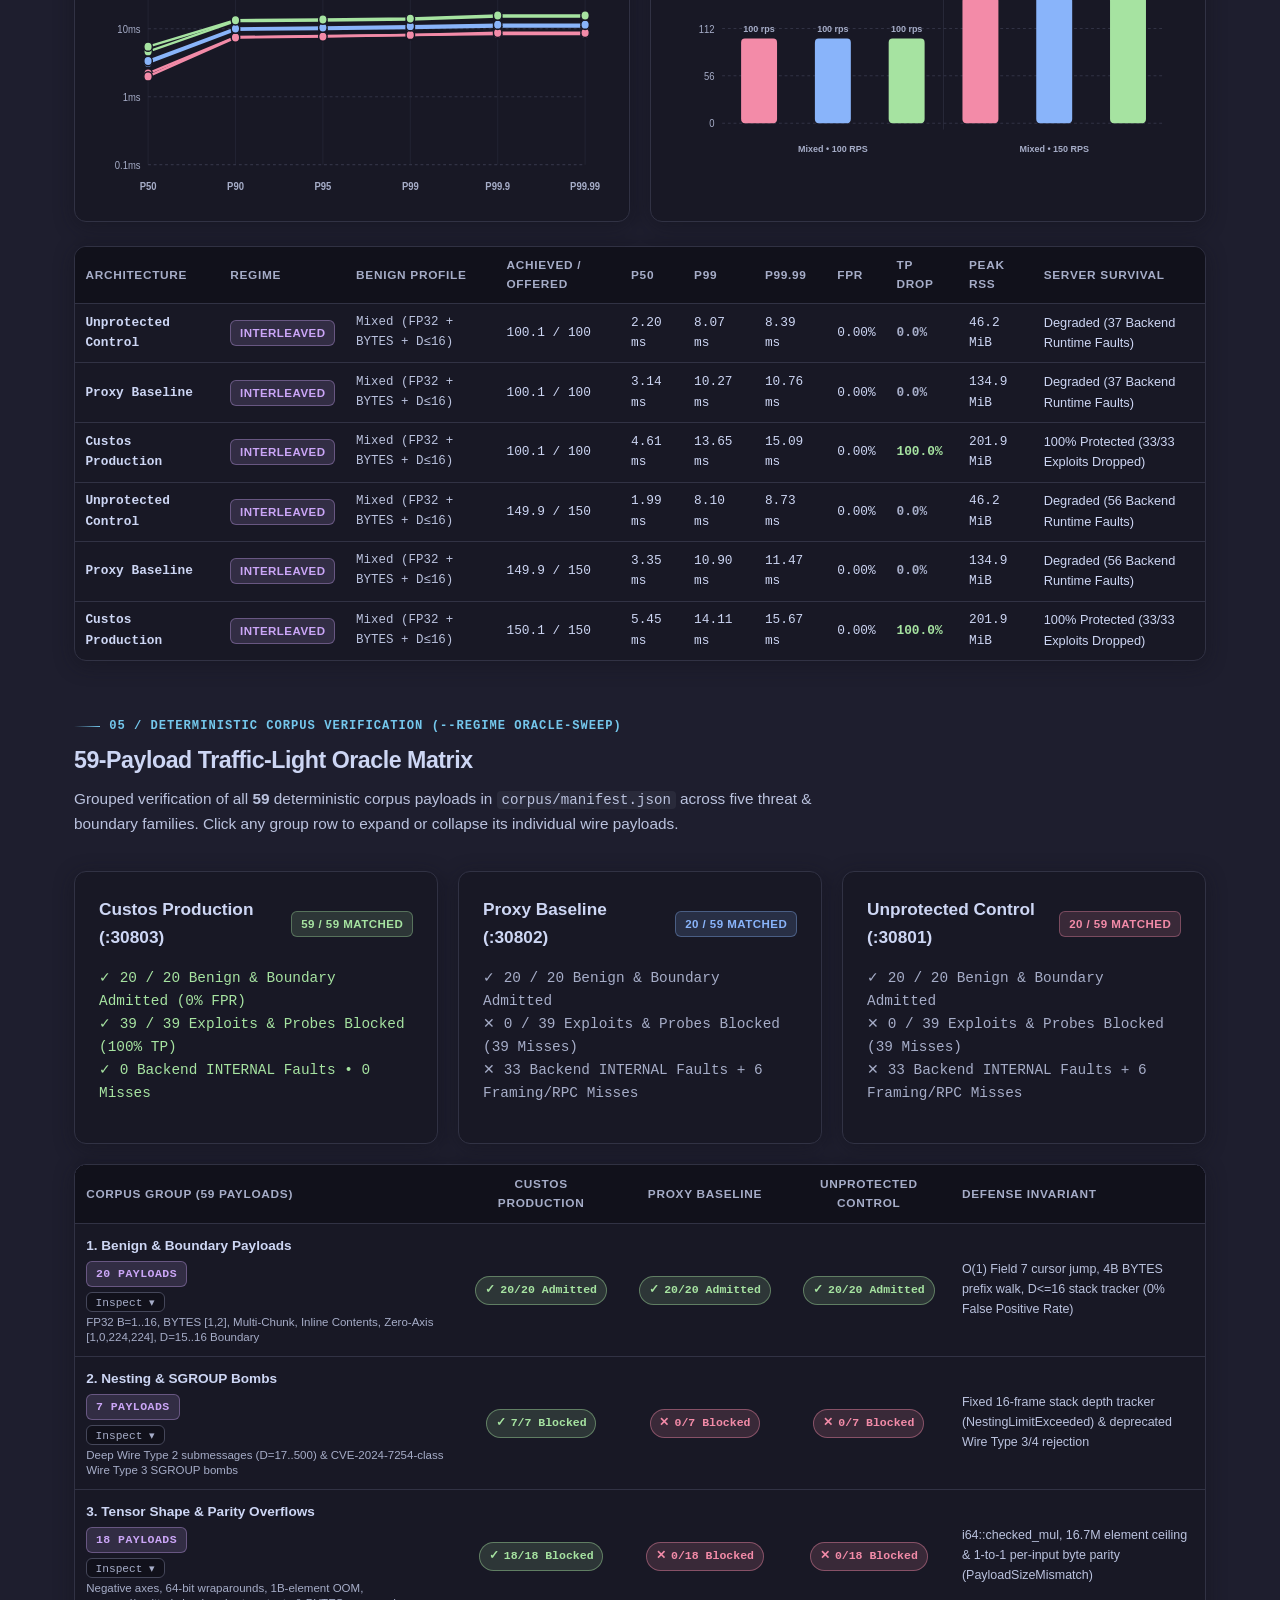
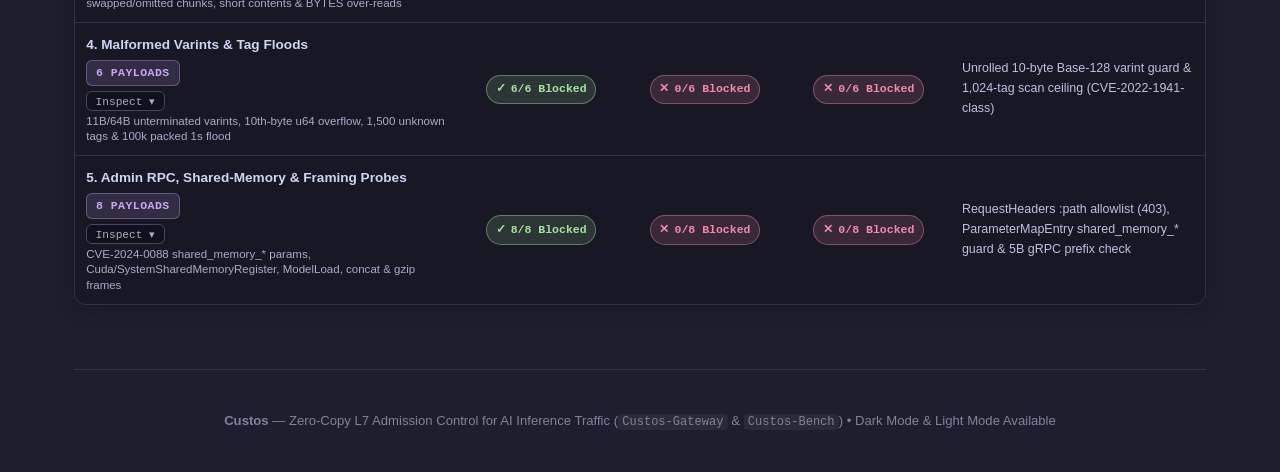
==== commit 57f1188d: "wire inspector edits" ====
--- a/index.html
+++ b/index.html
@@ -319,37 +319,47 @@
     <!-- Section 2: Interactive Byte-Level Wire Inspector -->
     <section id="wire-inspector" class="section">
       <div class="section-header reveal">
-        <span class="section-tag mono">02 / Zero-Copy Wire Format Analysis</span>
-        <h2 class="section-title">Interactive KServe v2 Builder &amp; Byte-Stream Anatomy</h2>
+        <span class="section-tag mono">02 / How Custos checks an inference request</span>
+        <h2 class="section-title">Wire Inspector</h2>
         <p class="section-desc">
-          Build or load a live KServe v2 <code>ModelInferRequest</code> below to see why <code>custos-core</code> runs in constant time: it inspects only the compact Protobuf metadata headers (<code>Field 1..5</code>) and jumps over multi-megabyte tensor buffers (<code>Field 7</code>) in <strong>$O(1)$</strong> while enforcing strict 1-to-1 per-input byte parity.
+          See how Custos checks each input description, confirms its data has the expected size, and skips over the large tensor data without reading every value.
         </p>
       </div>
 
       <div class="builder-shell reveal">
+        <div class="inspector-howto">
+          <strong>How to read this example</strong>
+          <ol>
+            <li>Choose a request scenario.</li>
+            <li>Match each input description on the left with its data on the right.</li>
+            <li>Check the result: the data size must match the input’s datatype and shape.</li>
+          </ol>
+          <p><span class="inspector-key is-check"></span>Custos checks metadata <span class="inspector-key is-skip"></span>Custos jumps over tensor data <span class="inspector-key is-block"></span>Request is blocked</p>
+        </div>
+
         <!-- 1. Quick Preset Bar -->
         <div class="preset-bar">
-          <span class="preset-bar-label mono">1. Quick Scenarios:</span>
+          <span class="preset-bar-label mono">Try a scenario:</span>
           <div id="builder-preset-btns" class="preset-btn-group">
             <button class="preset-chip active" data-preset="valid-multichunk" type="button">
               <span class="chip-dot is-allow"></span>
-              <span>Valid Multi-Chunk (FP32 [4] + FP32 [1])</span>
+              <span>Valid request · two inputs match their data</span>
             </button>
             <button class="preset-chip" data-preset="chunk-swap" type="button">
               <span class="chip-dot is-reject"></span>
-              <span>Chunk Swap Bypass ([16B, 4B] vs [4B, 16B])</span>
+              <span>Wrong data paired with each input</span>
             </button>
             <button class="preset-chip" data-preset="resnet-batch" type="button">
               <span class="chip-dot is-allow"></span>
-              <span>ResNet-50 Batch Scaling (B=1 to B=16, 9.63 MB)</span>
+              <span>Large image batch · see how much data is skipped</span>
             </button>
             <button class="preset-chip" data-preset="shape-wrap" type="button">
               <span class="chip-dot is-reject"></span>
-              <span>64-Bit Shape Wrap ([2, 2^62, 2])</span>
+              <span>Impossible input shape</span>
             </button>
             <button class="preset-chip" data-preset="cve-2024-0088" type="button">
               <span class="chip-dot is-reject"></span>
-              <span>CVE-2024-0088 Shared-Memory Param Injection</span>
+              <span>Unexpected shared-memory setting</span>
             </button>
           </div>
         </div>
@@ -370,9 +380,9 @@
         <div class="anatomy-card">
           <div class="anatomy-header">
             <div>
-              <span class="anatomy-eyebrow mono">Live Byte-Stream Anatomy — What Gets Scanned vs. $O(1)$ Cursor Jump</span>
-              <h3 id="ins-title" class="mono">Valid Multi-Chunk (FP32 [4] + FP32 [1])</h3>
-              <p id="ins-summary" class="ins-summary"></p>
+          <span class="anatomy-eyebrow mono">What Custos checks and skips</span>
+              <h3 id="ins-title" class="mono">Valid request · two inputs match their data</h3>
+              <p id="ins-summary" class="ins-summary" role="status" aria-live="polite"></p>
             </div>
             <span id="ins-badge" class="verdict-pill is-allow">ALLOW</span>
           </div>
@@ -380,29 +390,30 @@
           <div class="anatomy-bar-wrap">
             <div class="anatomy-bar" id="anatomy-bar">
               <div id="anatomy-seg-scanned" class="anatomy-seg is-scanned" style="width: 18%;">
-                <span class="anatomy-seg-label mono" id="anatomy-scanned-short">Scanned</span>
+                <span class="anatomy-seg-label mono" id="anatomy-scanned-short">Metadata checked</span>
               </div>
               <div id="anatomy-seg-skipped" class="anatomy-seg is-skipped" style="width: 82%;">
-                <span class="anatomy-seg-label mono" id="anatomy-skipped-short">O(1) Cursor Jump (Skipped Tensor Bulk)</span>
+                <span class="anatomy-seg-label mono" id="anatomy-skipped-short">Tensor data skipped</span>
               </div>
             </div>
             <div class="anatomy-legend">
               <div class="anatomy-legend-item">
                 <span class="anatomy-swatch is-scanned"></span>
                 <div>
-                  <strong class="mono" id="anatomy-scanned-text">63 B inspected (0.01%)</strong>
-                  <span>5B gRPC Prefix + Field 1..5 Metadata TLV Tags &amp; Shape Varints</span>
+                <strong class="mono" id="anatomy-scanned-text">Metadata checked</strong>
+                  <span>Input names, datatypes, shapes, and request structure</span>
                 </div>
               </div>
               <div class="anatomy-legend-item">
                 <span class="anatomy-swatch is-skipped"></span>
                 <div>
-                  <strong class="mono" id="anatomy-skipped-text">602,112 B skipped in O(1) (99.99%)</strong>
-                  <span>Field 7 <code>raw_input_contents</code> Bulk Tensor Buffer — Cursor Jumps Directly Over Float Bytes</span>
+                <strong class="mono" id="anatomy-skipped-text">Tensor data skipped</strong>
+                  <span>For fixed-width data, Custos jumps over the values. For BYTES inputs, it checks each length prefix.</span>
                 </div>
               </div>
             </div>
           </div>
+          <p class="anatomy-scale-note">The blue metadata slice is enlarged so it stays visible; the bar is illustrative and not to scale. Byte counts below are the actual amounts.</p>
         </div>
 
         <!-- 2. Two-Column Interactive Builder with Center SVG Parity Connectors -->
@@ -411,17 +422,17 @@
           <div class="builder-col">
             <div class="builder-col-head">
               <div>
-                <span class="builder-col-tag mono">Field 5 • Metadata Scanned</span>
-                <h4><code>InferInputTensor</code> List</h4>
+                <span class="builder-col-tag mono">Input description</span>
+                <h4>Datatype and shape</h4>
               </div>
-              <button id="add-tensor-btn" class="builder-action-btn mono" type="button">+ Add Input Tensor</button>
+              <button id="add-tensor-btn" class="builder-action-btn mono" type="button">+ Add input</button>
             </div>
             <div id="builder-tensors-list" class="builder-card-list"></div>
           </div>
 
           <!-- Center Column: Dynamic SVG Parity Connectors -->
           <div class="parity-connector-col" aria-hidden="true">
-            <div class="parity-col-label mono">1:1 Parity</div>
+            <div class="parity-col-label mono">Match by position</div>
             <svg id="parity-connector-svg" class="parity-connector-svg"></svg>
           </div>
 
@@ -429,12 +440,12 @@
           <div class="builder-col">
             <div class="builder-col-head">
               <div>
-                <span class="builder-col-tag mono">Field 7 • O(1) Cursor Jump</span>
-                <h4><code>raw_input_contents</code> Chunks</h4>
+                <span class="builder-col-tag mono">Input data</span>
+                <h4>Data size</h4>
               </div>
               <div class="builder-btn-row">
-                <button id="swap-chunks-btn" class="builder-action-btn is-secondary mono" type="button" title="Swap chunk byte lengths">⇄ Swap Chunks</button>
-                <button id="add-chunk-btn" class="builder-action-btn mono" type="button">+ Add Raw Chunk</button>
+                <button id="swap-chunks-btn" class="builder-action-btn is-secondary mono" type="button" title="Swap the data sizes between inputs">⇄ Swap data sizes</button>
+                <button id="add-chunk-btn" class="builder-action-btn mono" type="button">+ Add data item</button>
               </div>
             </div>
             <div id="builder-chunks-list" class="builder-card-list"></div>
@@ -442,7 +453,9 @@
         </div>
 
         <!-- 3. Structural Stress Controls -->
-        <div class="stress-controls-bar">
+        <details class="technical-details">
+          <summary>Advanced limits (for Protobuf and scanner behavior)</summary>
+          <div class="stress-controls-bar">
           <div class="stress-control-item">
             <div class="stress-control-head">
               <label for="slider-depth" class="mono">3A. Submessage Nesting Depth (<code>MAX_DEPTH = 16</code>)</label>
@@ -468,19 +481,22 @@
               <span class="is-danger">1,025..1,500 (TagLimitExceeded)</span>
             </div>
           </div>
-        </div>
+          </div>
+        </details>
 
         <!-- On-Wire TLV Byte Stream & Segment Inspector -->
         <div class="wire-stream-block">
           <div class="stream-label">
-            Generated On-Wire TLV Byte Stream (Click any segment to inspect <code>custos-core</code> state transition)
+            Request layout (schematic) · Select a segment to see what Custos does. Bulk tensor values are abbreviated.
           </div>
           <div id="hex-stream" class="hex-stream"></div>
           <div id="segment-detail" class="segment-detail-box" style="margin-top: 0.75rem;"></div>
         </div>
 
         <!-- 4 (Bottom). 6-Cell Scanner Verdict Strip -->
-        <div class="scanner-verdict-grid">
+        <details class="technical-details">
+          <summary>Technical readout</summary>
+          <div class="scanner-verdict-grid">
           <div class="verdict-cell">
             <span class="k">Scanner Verdict</span>
             <span id="v-error" class="v mono">ALLOW (Continue)</span>
@@ -505,7 +521,8 @@
             <span class="k">Core Heap Allocations</span>
             <span id="v-allocs" class="v mono" style="color: var(--ctp-green);">0 Bytes (#![no_std])</span>
           </div>
-        </div>
+          </div>
+        </details>
       </div>
     </section>
 
--- a/styles.css
+++ b/styles.css
@@ -1137,18 +1137,19 @@
 }
 
 .ins-summary {
-  font-size: 0.88rem;
-  color: var(--ctp-subtext1);
-  margin-top: 0.35rem;
+  max-width: 68ch;
+  font-size: 1rem;
+  line-height: 1.55;
+  color: var(--ctp-text);
+  margin-top: 0.5rem;
 }
 
 .stream-label {
   font-size: 0.75rem;
-  text-transform: uppercase;
-  letter-spacing: 0.06em;
   color: var(--ctp-overlay1);
   margin-bottom: 0.45rem;
   font-weight: 600;
+  line-height: 1.5;
 }
 
 .hex-stream {
@@ -1178,6 +1179,11 @@
 .hex-segment:hover {
   transform: translateY(-3px) scale(1.03);
   box-shadow: 0 10px 22px -12px color-mix(in srgb, var(--ring-color) 90%, transparent);
+}
+
+.hex-segment:focus-visible {
+  outline: 2px solid var(--ctp-blue);
+  outline-offset: 3px;
 }
 
 .hex-segment.selected {
@@ -1732,6 +1738,69 @@
   gap: 1.35rem;
 }
 
+.inspector-howto {
+  padding: 1rem 1.15rem;
+  background: color-mix(in srgb, var(--ctp-blue) 7%, var(--ctp-crust));
+  border: 1px solid color-mix(in srgb, var(--ctp-blue) 35%, var(--ctp-surface0));
+  border-radius: var(--r-md);
+  color: var(--ctp-text);
+  font-size: 0.88rem;
+}
+
+.inspector-howto ol {
+  display: flex;
+  flex-wrap: wrap;
+  gap: 0.45rem 2rem;
+  margin: 0.5rem 0;
+  padding-left: 1.25rem;
+  color: var(--ctp-subtext1);
+}
+
+.inspector-howto p {
+  display: flex;
+  align-items: center;
+  flex-wrap: wrap;
+  gap: 0.4rem;
+  margin: 0.35rem 0 0;
+  color: var(--ctp-subtext0);
+  font-size: 0.78rem;
+}
+
+.inspector-key {
+  display: inline-block;
+  width: 0.75rem;
+  height: 0.75rem;
+  margin-left: 0.4rem;
+  border-radius: 3px;
+}
+
+.inspector-key.is-check { background: var(--ctp-blue); }
+.inspector-key.is-skip { background: var(--ctp-surface1); border: 1px solid var(--ctp-overlay0); }
+.inspector-key.is-block { background: var(--ctp-red); }
+
+.technical-details {
+  padding: 0.9rem 1rem;
+  background: var(--ctp-crust);
+  border: 1px solid var(--ctp-surface0);
+  border-radius: var(--r-md);
+}
+
+.technical-details > summary {
+  color: var(--ctp-subtext1);
+  font-size: 0.84rem;
+  font-weight: 600;
+  cursor: pointer;
+}
+
+.technical-details[open] > summary {
+  margin-bottom: 0.85rem;
+  color: var(--ctp-text);
+}
+
+.technical-details > .stress-controls-bar,
+.technical-details > .scanner-verdict-grid { margin-top: 0.85rem; }
+.technical-details > .stress-controls-bar { margin-top: 0; }
+
 .preset-bar {
   display: flex;
   flex-wrap: wrap;
@@ -1965,6 +2034,13 @@
   font-size: 0.74rem;
 }
 
+.anatomy-scale-note {
+  margin: -0.3rem 0 0;
+  color: var(--ctp-subtext0);
+  font-size: 0.76rem;
+  line-height: 1.45;
+}
+
 .anatomy-swatch {
   width: 12px;
   height: 12px;
@@ -2329,20 +2405,21 @@
 }
 
 .tl-group-title {
+  width: 100%;
   font-weight: 700;
   color: var(--ctp-text);
   font-size: 0.85rem;
   display: flex;
   flex-direction: column;
   align-items: flex-start;
-  gap: 0.35rem;
+  gap: 0.28rem;
 }
 
 .tl-group-meta {
   display: flex;
-  flex-wrap: wrap;
-  align-items: center;
-  gap: 0.4rem;
+  flex-direction: column;
+  align-items: flex-start;
+  gap: 0.28rem;
 }
 
 .tl-group-sub {
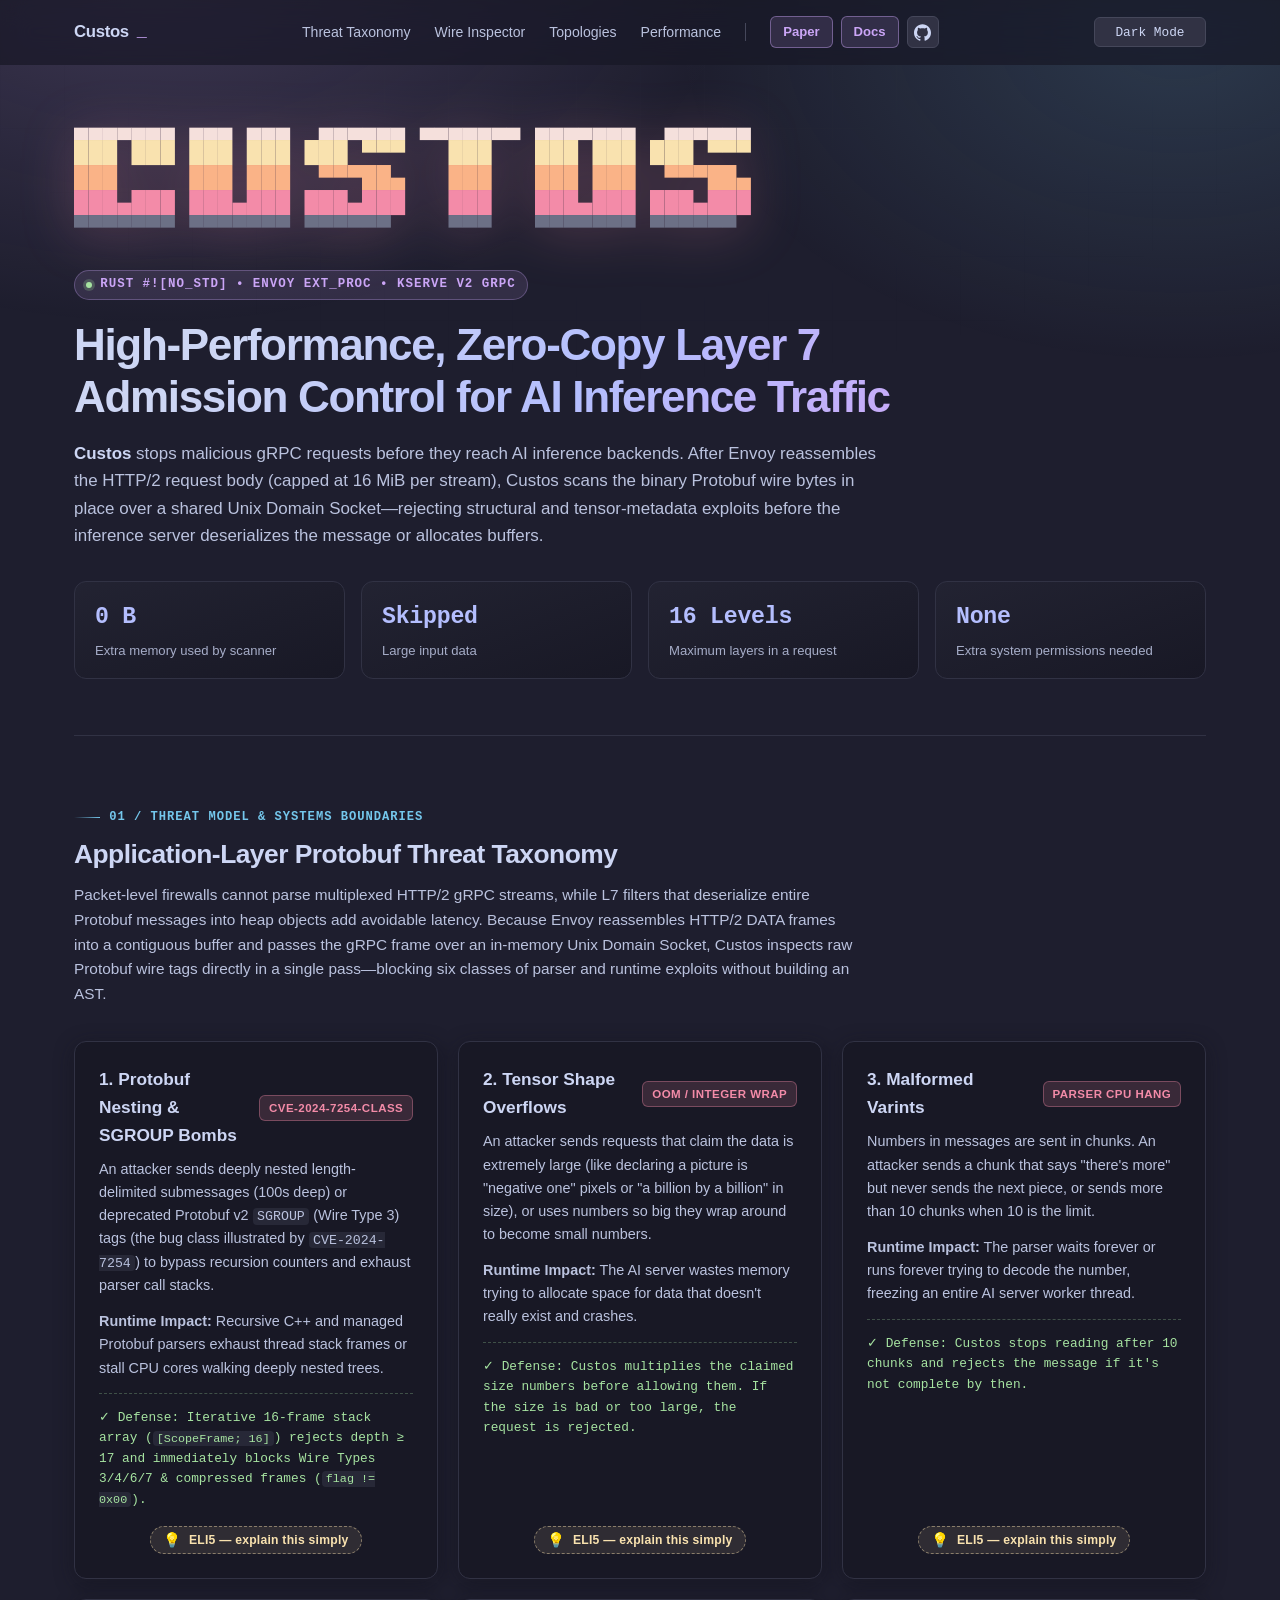
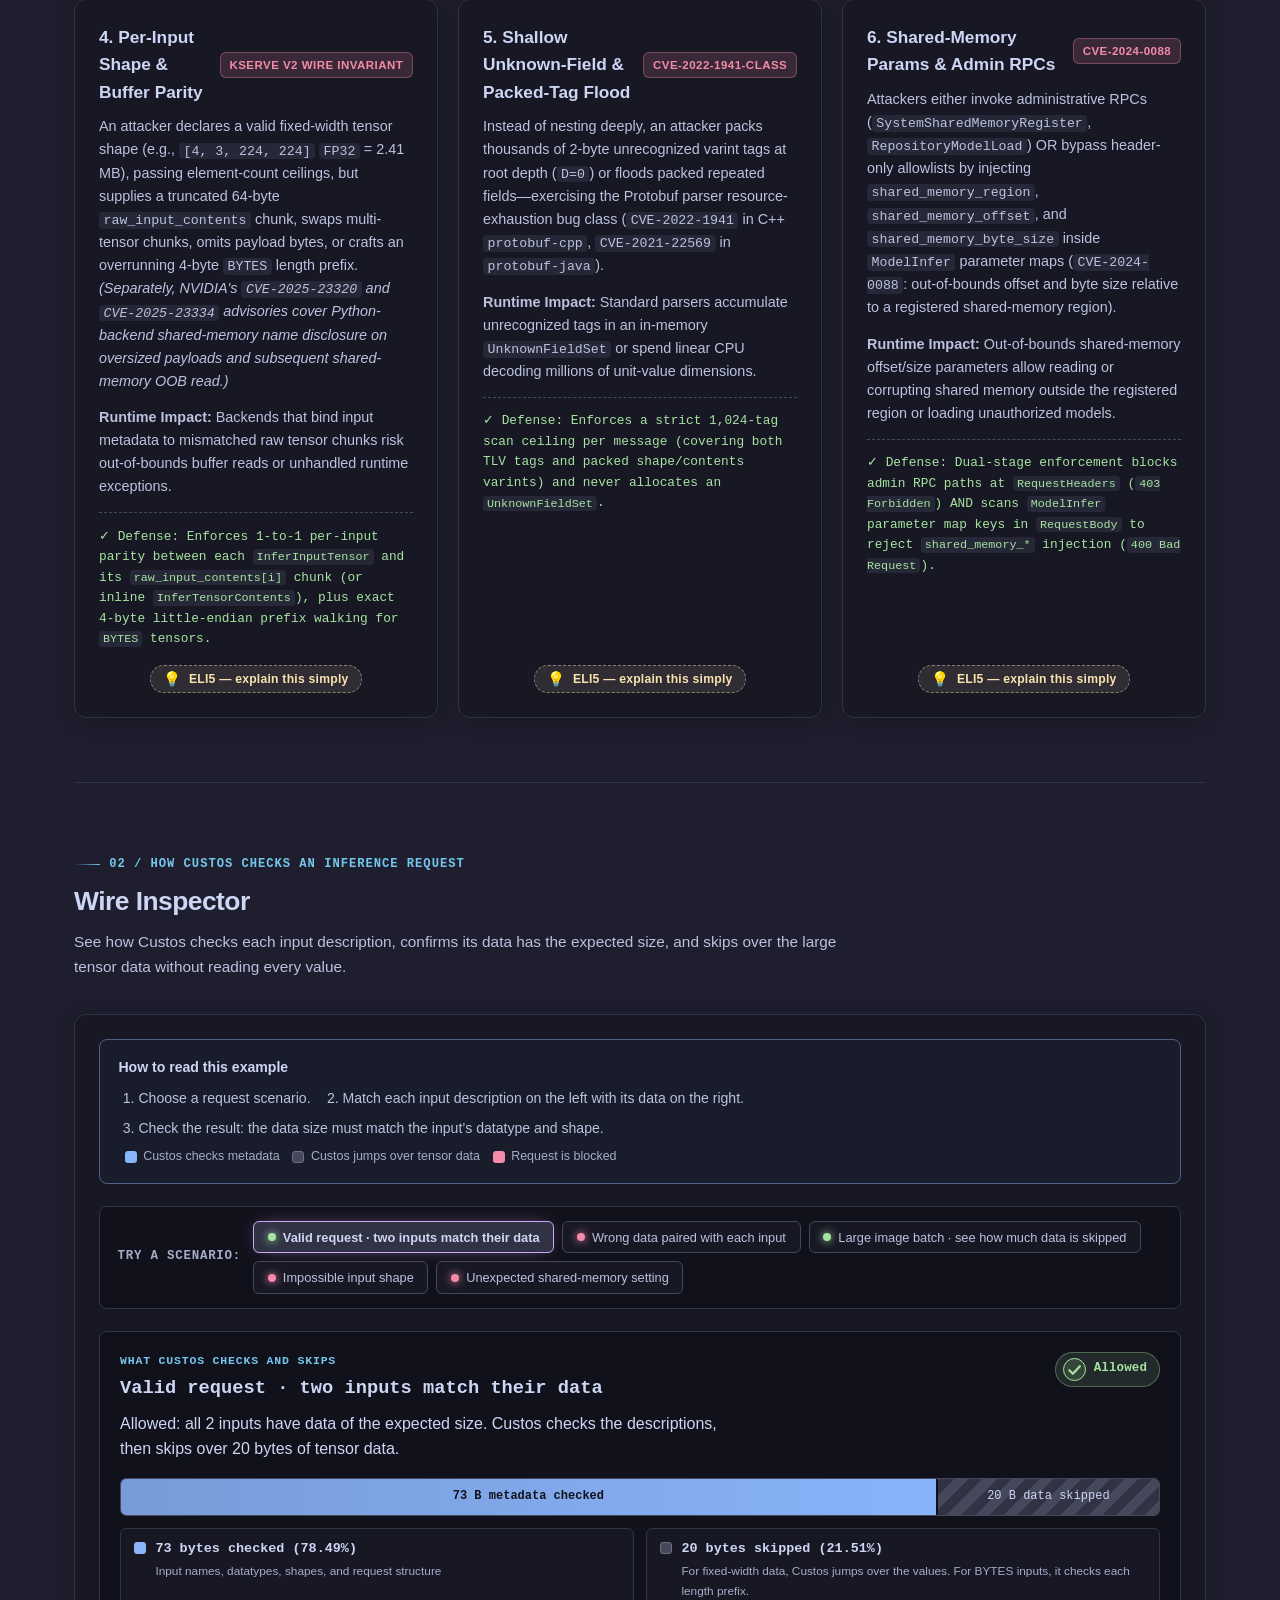
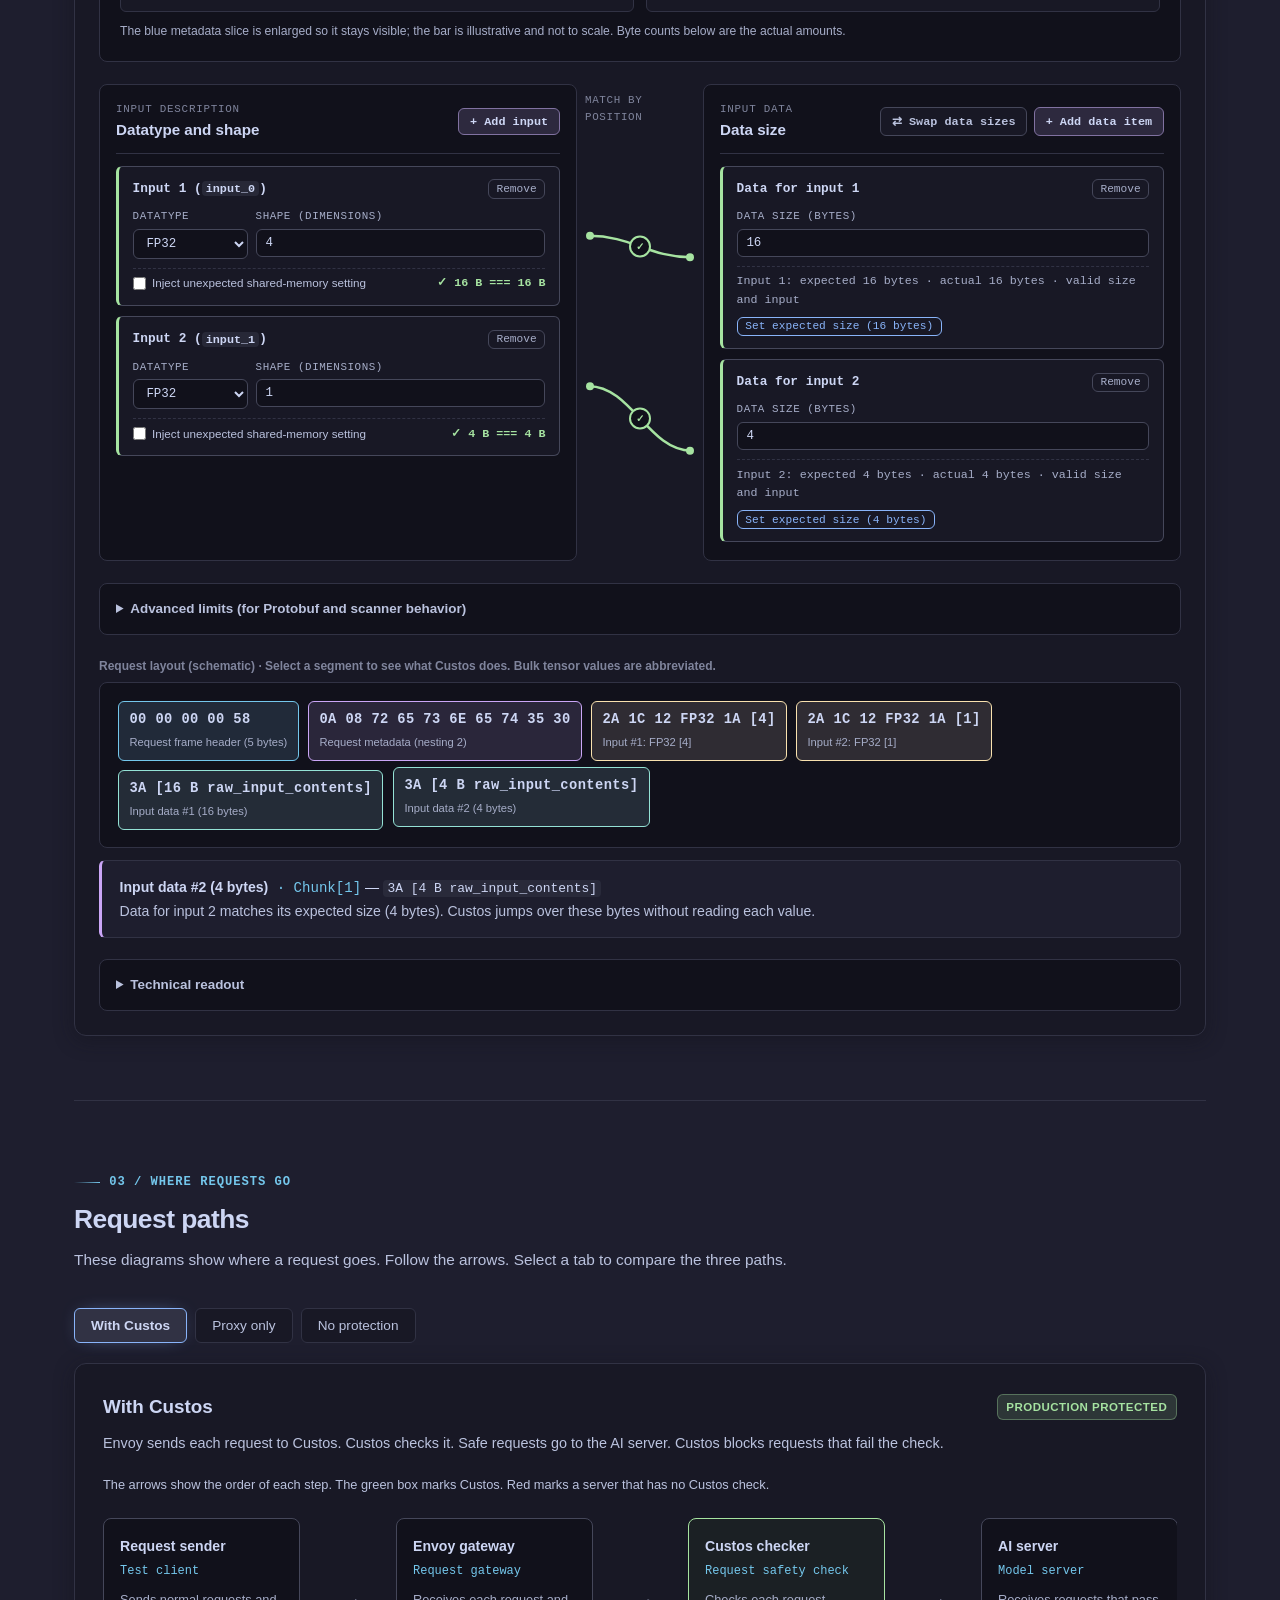
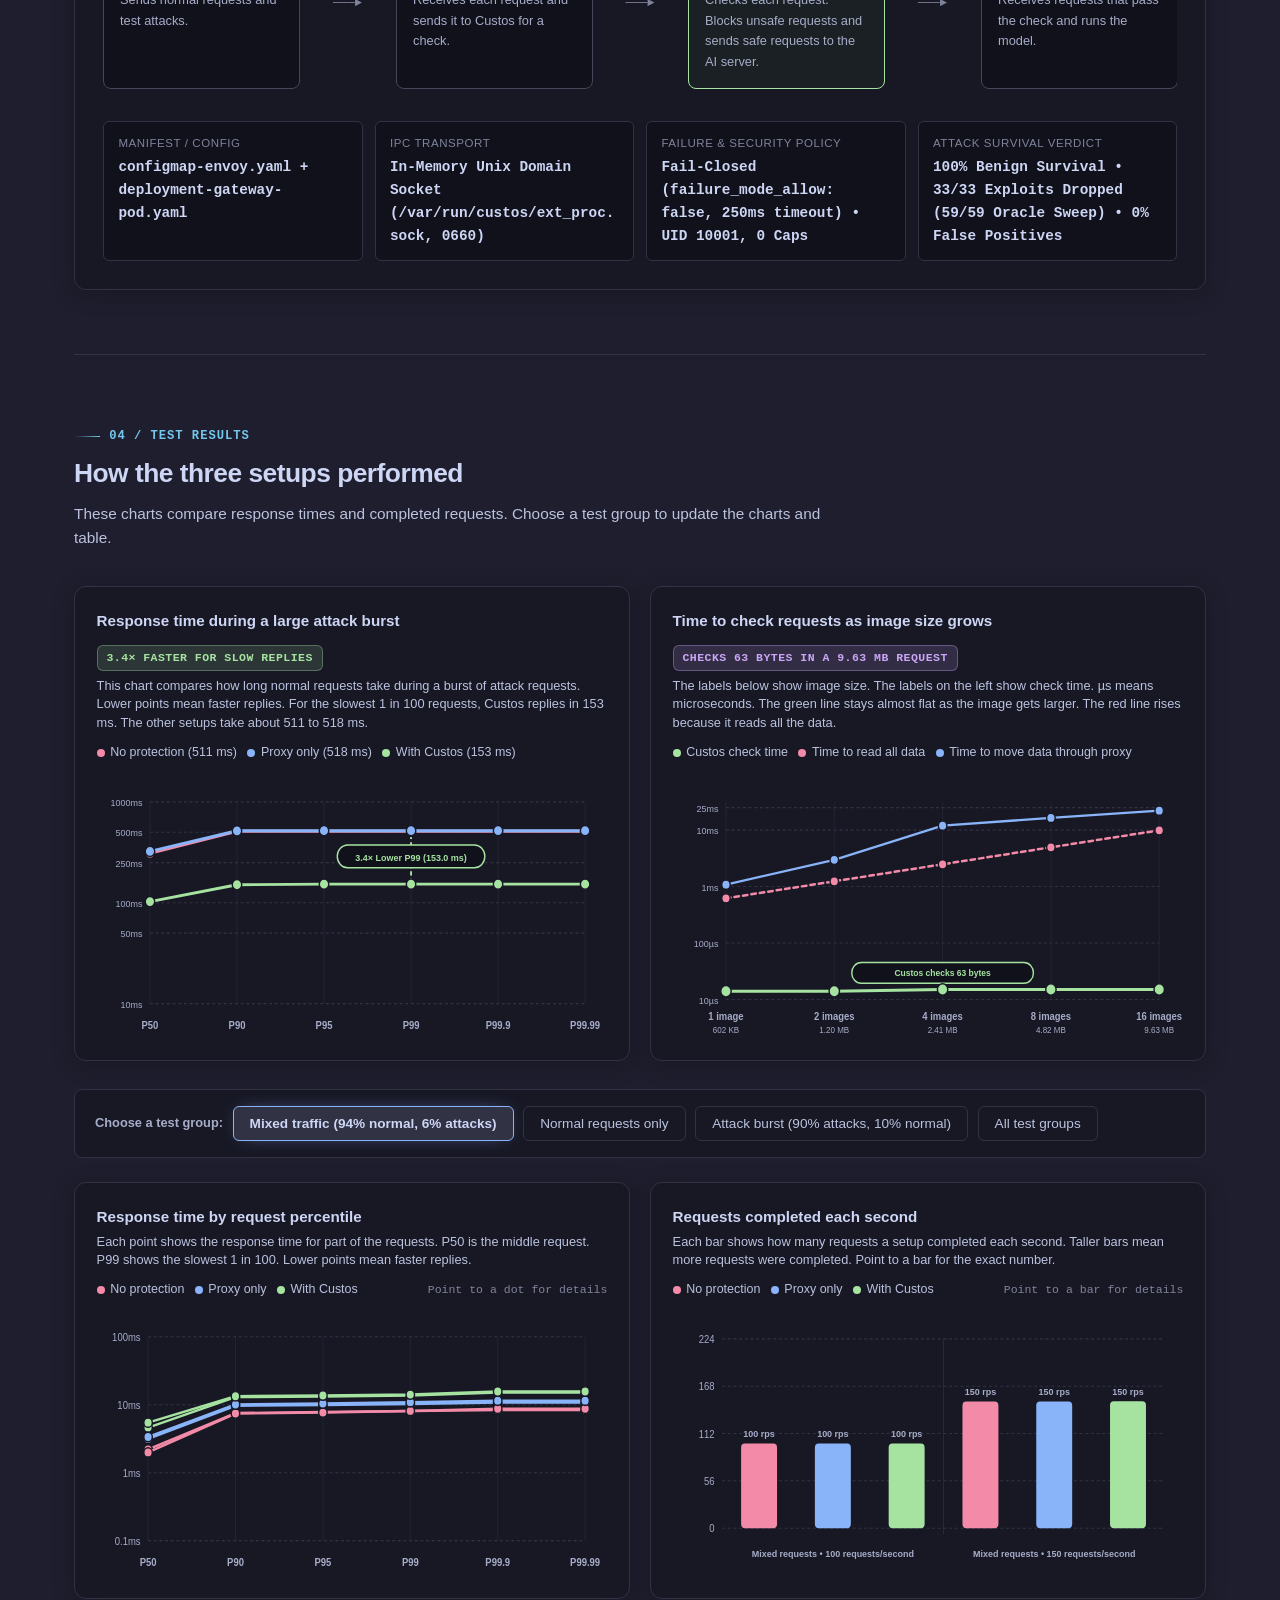
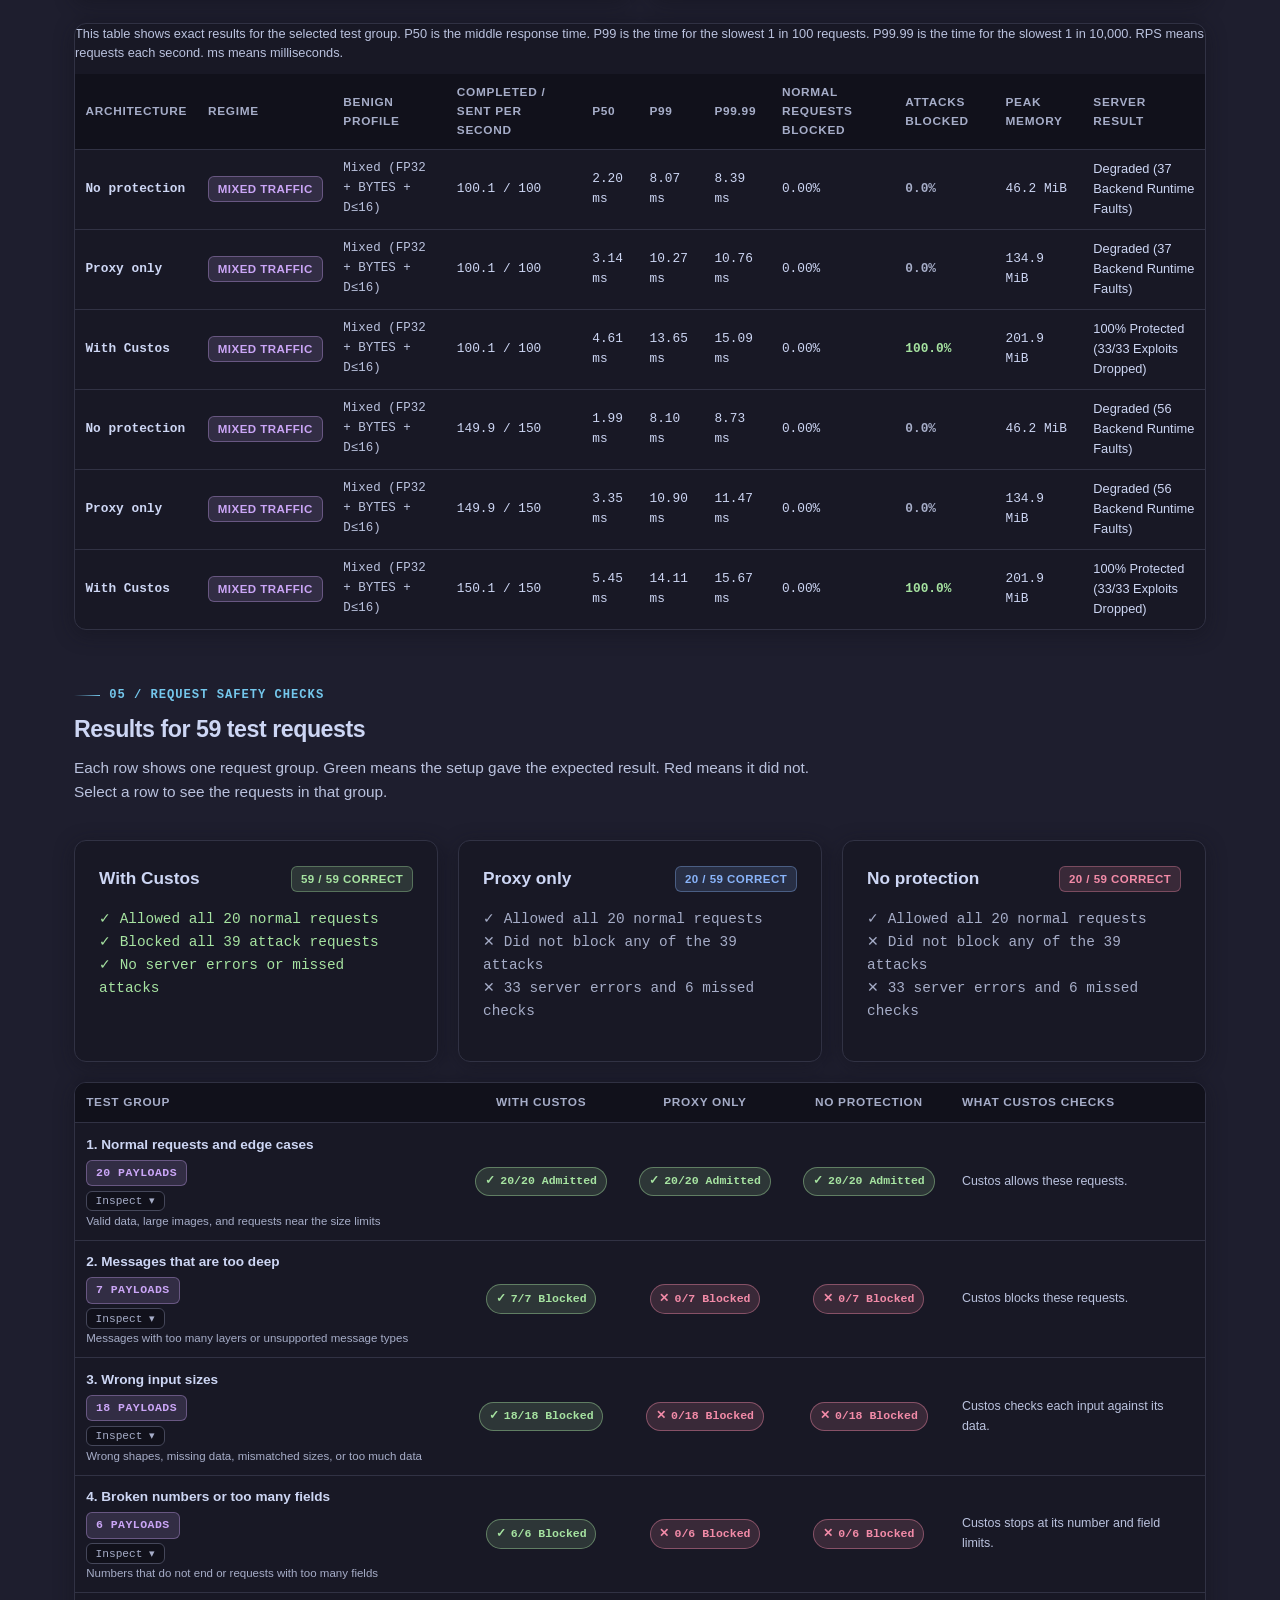
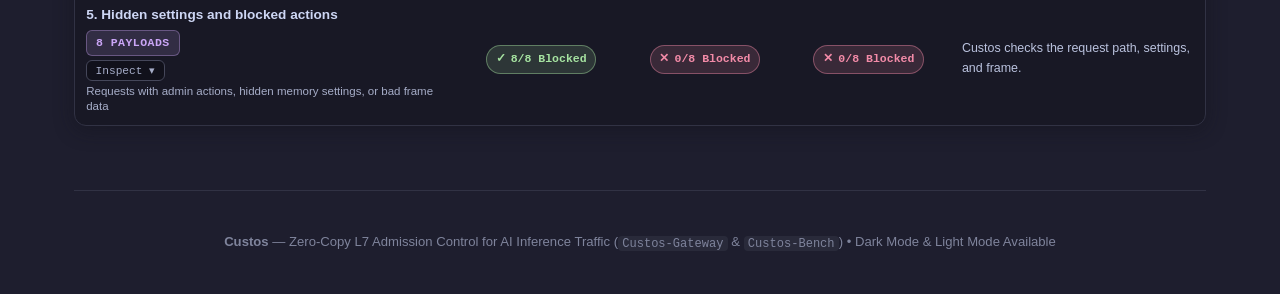
==== commit c434b092: "add simple verbiage" ====
--- a/index.html
+++ b/index.html
@@ -94,19 +94,19 @@
       <div class="stat-strip">
         <div class="stat-card reveal">
           <div class="stat-value mono">0 B</div>
-          <div class="stat-label">Core Scanner Heap Allocations (<code>#![no_std]</code>)</div>
+          <div class="stat-label">Extra memory used by scanner</div>
         </div>
         <div class="stat-card reveal">
-          <div class="stat-value mono">O(1)</div>
-          <div class="stat-label">Bulk Tensor Slice Skip (<code>Field 7</code>)</div>
+          <div class="stat-value mono">Skipped</div>
+          <div class="stat-label">Large input data</div>
         </div>
         <div class="stat-card reveal">
           <div class="stat-value mono">16 Levels</div>
-          <div class="stat-label">Maximum Message Nesting Depth Allowed</div>
+          <div class="stat-label">Maximum layers in a request</div>
         </div>
         <div class="stat-card reveal">
-          <div class="stat-value mono">0 Caps</div>
-          <div class="stat-label">Special System Permissions Needed</div>
+          <div class="stat-value mono">None</div>
+          <div class="stat-label">Extra system permissions needed</div>
         </div>
       </div>
     </section>
@@ -529,17 +529,17 @@
     <!-- Section 3: Topology Setup Guide -->
     <section id="topologies" class="section">
       <div class="section-header reveal">
-        <span class="section-tag mono">03 / Architecture &amp; Experimental Design</span>
-        <h2 class="section-title">Production &amp; Baseline Evaluation Architectures</h2>
+        <span class="section-tag mono">03 / Where requests go</span>
+        <h2 class="section-title">Request paths</h2>
         <p class="section-desc">
-          We tested three different setups to see how much Custos slows things down. One with Custos, one without it but with the reverse proxy, and one with direct access to the AI server. This lets us measure how much protection costs.
+          These diagrams show where a request goes. Follow the arrows. Select a tab to compare the three paths.
         </p>
       </div>
 
       <div class="tabs-header reveal">
-        <button class="tab-btn active" data-topo="prod" type="button">Custos Production (Gateway + Sidecar)</button>
-        <button class="tab-btn" data-topo="baseline" type="button">Proxy Baseline (Envoy Only)</button>
-        <button class="tab-btn" data-topo="control" type="button">Unprotected Control (Direct Triton)</button>
+        <button class="tab-btn active" data-topo="prod" type="button">With Custos</button>
+        <button class="tab-btn" data-topo="baseline" type="button">Proxy only</button>
+        <button class="tab-btn" data-topo="control" type="button">No protection</button>
       </div>
 
       <div class="topology-stage reveal">
@@ -548,6 +548,7 @@
           <span id="topo-badge" class="badge badge-green">Production Protected</span>
         </div>
         <p id="topo-summary" class="topo-summary"></p>
+        <p class="graphic-note">The arrows show the order of each step. The green box marks Custos. Red marks a server that has no Custos check.</p>
 
         <div id="topo-flow" class="flow-diagram"></div>
 
@@ -558,10 +559,10 @@
     <!-- Section 4: Benchmark Telemetry Dashboard -->
     <section id="telemetry" class="section">
       <div class="section-header reveal">
-        <span class="section-tag mono">04 / Empirical Evaluation &amp; Telemetry</span>
-        <h2 class="section-title">System Performance &amp; Survivability Dashboard</h2>
+        <span class="section-tag mono">04 / Test results</span>
+        <h2 class="section-title">How the three setups performed</h2>
         <p class="section-desc">
-          Empirical multi-trial (`N=5`) measurements from <code>Custos-Bench</code> across all benign payload families—fixed-width <code>ResNet-50 FP32</code> tensors, variable-width <code>BYTES [1, 2]</code> string tensors, and <code>D=15..16</code> boundary-nested submessages—tested alongside all 33 adversarial <code>.pb</code> exploit payloads and a 59-payload <code>oracle-sweep</code> (<code>39/39</code> rejects blocked, <code>20/20</code> benign allowed).
+          These charts compare response times and completed requests. Choose a test group to update the charts and table.
         </p>
       </div>
 
@@ -569,32 +570,32 @@
       <div class="grid-2" style="margin-bottom: 1.75rem;">
         <div class="chart-box reveal">
           <div class="chart-title-row">
-            <h4>Log-Scale Tail-Latency CDF — <code>C=500</code> Burst Survivability</h4>
-            <span class="badge badge-green mono">3.4× Lower P99 Tail</span>
+            <h4>Response time during a large attack burst</h4>
+            <span class="badge badge-green mono">3.4× faster for slow replies</span>
           </div>
           <p class="chart-lead">
-            During the <code>C=500</code> concurrent saturating-burst attack (90% Attack / 10% Benign), Unprotected Control and Proxy Baseline stall at <strong>511.3 ms</strong> and <strong>518.0 ms</strong> P99, while Custos Production keeps legitimate traffic at <strong>153.0 ms P99</strong> (<code>250/250 OK</code>).
+            This chart compares how long normal requests take during a burst of attack requests. Lower points mean faster replies. For the slowest 1 in 100 requests, Custos replies in 153 ms. The other setups take about 511 to 518 ms.
           </p>
           <div class="chart-sub">
-            <span class="chart-legend-item"><span class="legend-dot is-control"></span>Control (511.3 ms P99)</span>
-            <span class="chart-legend-item"><span class="legend-dot is-baseline"></span>Baseline (518.0 ms P99)</span>
-            <span class="chart-legend-item"><span class="legend-dot is-custos"></span>Custos (153.0 ms P99)</span>
+            <span class="chart-legend-item"><span class="legend-dot is-control"></span>No protection (511 ms)</span>
+            <span class="chart-legend-item"><span class="legend-dot is-baseline"></span>Proxy only (518 ms)</span>
+            <span class="chart-legend-item"><span class="legend-dot is-custos"></span>With Custos (153 ms)</span>
           </div>
           <svg id="burst-cdf-svg" class="svg-chart" viewBox="0 0 540 250" preserveAspectRatio="none"></svg>
         </div>
 
         <div class="chart-box reveal">
           <div class="chart-title-row">
-            <h4>O(1) Batch Scaling vs. O(N) Linear Parser (<code>B=1..B=16</code>)</h4>
-            <span class="badge badge-mauve mono">63 B Scanned at 9.63 MB</span>
+            <h4>Time to check requests as image size grows</h4>
+            <span class="badge badge-mauve mono">Checks 63 bytes in a 9.63 MB request</span>
           </div>
           <p class="chart-lead">
-            Compares the constant wire-scanner overhead of <code>custos-core</code> (which jumps over Field 7 tensor buffers in O(1)) against an O(N) linear parser across ResNet-50 batch sizes <code>B=1</code> (<code>602 KB</code>) through <code>B=16</code> (<code>9.63 MB</code>).
+            The labels below show image size. The labels on the left show check time. µs means microseconds. The green line stays almost flat as the image gets larger. The red line rises because it reads all the data.
           </p>
           <div class="chart-sub">
-            <span class="chart-legend-item"><span class="legend-dot is-custos"></span><code>custos-core</code> O(1) Scan (~14 µs flat)</span>
-            <span class="chart-legend-item"><span class="legend-dot is-control"></span>O(N) Full-Byte Linear Parser</span>
-            <span class="chart-legend-item"><span class="legend-dot is-baseline"></span>Envoy UDS Serialization Delta</span>
+            <span class="chart-legend-item"><span class="legend-dot is-custos"></span>Custos check time</span>
+            <span class="chart-legend-item"><span class="legend-dot is-control"></span>Time to read all data</span>
+            <span class="chart-legend-item"><span class="legend-dot is-baseline"></span>Time to move data through proxy</span>
           </div>
           <svg id="batch-scaling-svg" class="svg-chart" viewBox="0 0 540 250" preserveAspectRatio="none"></svg>
         </div>
@@ -602,33 +603,35 @@
 
       <div class="dashboard-controls reveal">
          <div class="control-group">
-           <span class="control-label">Regime Explorer:</span>
-           <button class="tab-btn active" data-regime="interleaved" type="button">94% Benign / 6% Attack (Interleaved)</button>
-           <button class="tab-btn" data-regime="steady-benign" type="button">100% Steady Benign (FP32, BYTES &amp; Mixed)</button>
-           <button class="tab-btn" data-regime="saturating-burst" type="button">Saturating Burst (C=500 Fan-Out: 90% Attack / 10% Benign)</button>
-           <button class="tab-btn" data-regime="all" type="button">All Regimes</button>
+           <span class="control-label">Choose a test group:</span>
+           <button class="tab-btn active" data-regime="interleaved" type="button">Mixed traffic (94% normal, 6% attacks)</button>
+           <button class="tab-btn" data-regime="steady-benign" type="button">Normal requests only</button>
+           <button class="tab-btn" data-regime="saturating-burst" type="button">Attack burst (90% attacks, 10% normal)</button>
+           <button class="tab-btn" data-regime="all" type="button">All test groups</button>
          </div>
        </div>
 
       <div class="grid-2" style="margin-bottom: 1.5rem;">
         <div class="chart-box reveal">
-          <h4>Coordinated-Omission Latency CDF (P50 – P99.99, Log Scale)</h4>
+          <h4>Response time by request percentile</h4>
+          <p class="chart-lead">Each point shows the response time for part of the requests. P50 is the middle request. P99 shows the slowest 1 in 100. Lower points mean faster replies.</p>
           <div class="chart-sub">
-            <span class="chart-legend-item"><span class="legend-dot is-control"></span>Unprotected Control</span>
-            <span class="chart-legend-item"><span class="legend-dot is-baseline"></span>Proxy Baseline</span>
-            <span class="chart-legend-item"><span class="legend-dot is-custos"></span>Custos Production</span>
-            <span class="chart-hint mono">• Hover any dot for tag</span>
+            <span class="chart-legend-item"><span class="legend-dot is-control"></span>No protection</span>
+            <span class="chart-legend-item"><span class="legend-dot is-baseline"></span>Proxy only</span>
+            <span class="chart-legend-item"><span class="legend-dot is-custos"></span>With Custos</span>
+            <span class="chart-hint mono">Point to a dot for details</span>
           </div>
           <svg id="latency-svg" class="svg-chart" viewBox="0 0 540 250" preserveAspectRatio="none"></svg>
         </div>
 
         <div class="chart-box reveal">
-          <h4>Achieved Goodput (Requests / sec)</h4>
+          <h4>Requests completed each second</h4>
+          <p class="chart-lead">Each bar shows how many requests a setup completed each second. Taller bars mean more requests were completed. Point to a bar for the exact number.</p>
           <div class="chart-sub">
-            <span class="chart-legend-item"><span class="legend-dot is-control"></span>Control</span>
-            <span class="chart-legend-item"><span class="legend-dot is-baseline"></span>Baseline</span>
-            <span class="chart-legend-item"><span class="legend-dot is-custos"></span>Custos</span>
-            <span class="chart-hint mono">• Hover any bar for tag</span>
+            <span class="chart-legend-item"><span class="legend-dot is-control"></span>No protection</span>
+            <span class="chart-legend-item"><span class="legend-dot is-baseline"></span>Proxy only</span>
+            <span class="chart-legend-item"><span class="legend-dot is-custos"></span>With Custos</span>
+            <span class="chart-hint mono">Point to a bar for details</span>
           </div>
           <svg id="throughput-svg" class="svg-chart" viewBox="0 0 540 250" preserveAspectRatio="none"></svg>
         </div>
@@ -636,20 +639,21 @@
       <div id="chart-tooltip" class="chart-tooltip" role="status" aria-live="polite" hidden></div>
 
       <div class="table-wrap reveal">
+        <p class="graphic-note">This table shows exact results for the selected test group. P50 is the middle response time. P99 is the time for the slowest 1 in 100 requests. P99.99 is the time for the slowest 1 in 10,000. RPS means requests each second. ms means milliseconds.</p>
         <table class="trials-table">
           <thead>
             <tr>
               <th>Architecture</th>
               <th>Regime</th>
               <th>Benign Profile</th>
-              <th>Achieved / Offered</th>
+              <th>Completed / sent per second</th>
               <th>P50</th>
               <th>P99</th>
               <th>P99.99</th>
-              <th>FPR</th>
-              <th>TP Drop</th>
-              <th title="Total Peak RSS across the data path (Triton + Envoy + Sidecar)">Peak RSS</th>
-              <th>Server Survival</th>
+              <th title="Percent of normal requests blocked by mistake">Normal requests blocked</th>
+              <th title="Percent of attack requests blocked">Attacks blocked</th>
+              <th title="Peak memory used while the test ran">Peak memory</th>
+              <th>Server result</th>
             </tr>
           </thead>
           <tbody id="trials-tbody"></tbody>
@@ -658,45 +662,45 @@
 
       <!-- 59-Payload Traffic-Light Oracle Sweep Matrix -->
       <div class="section-header reveal" style="margin-top: 3rem;">
-        <span class="section-tag mono">05 / Deterministic Corpus Verification (--regime oracle-sweep)</span>
-        <h3 class="section-title" style="font-size: 1.45rem;">59-Payload Traffic-Light Oracle Matrix</h3>
+        <span class="section-tag mono">05 / Request safety checks</span>
+        <h3 class="section-title" style="font-size: 1.45rem;">Results for 59 test requests</h3>
         <p class="section-desc">
-          Grouped verification of all <strong>59</strong> deterministic corpus payloads in <code>corpus/manifest.json</code> across five threat &amp; boundary families. Click any group row to expand or collapse its individual wire payloads.
+          Each row shows one request group. Green means the setup gave the expected result. Red means it did not. Select a row to see the requests in that group.
         </p>
       </div>
 
       <div class="grid-3" style="margin-bottom: 1.25rem;">
         <div class="card reveal">
           <h3>
-            <span>Custos Production (:30803)</span>
-            <span class="badge badge-green">59 / 59 Matched</span>
+            <span>With Custos</span>
+            <span class="badge badge-green">59 / 59 correct</span>
           </h3>
           <p class="mono" style="margin-top: 0.4rem; color: var(--ctp-green);">
-            ✓ 20 / 20 Benign &amp; Boundary Admitted (0% FPR)<br/>
-            ✓ 39 / 39 Exploits &amp; Probes Blocked (100% TP)<br/>
-            ✓ 0 Backend INTERNAL Faults • 0 Misses
+            ✓ Allowed all 20 normal requests<br/>
+            ✓ Blocked all 39 attack requests<br/>
+            ✓ No server errors or missed attacks
           </p>
         </div>
         <div class="card reveal">
           <h3>
-            <span>Proxy Baseline (:30802)</span>
-            <span class="badge badge-blue">20 / 59 Matched</span>
+            <span>Proxy only</span>
+            <span class="badge badge-blue">20 / 59 correct</span>
           </h3>
           <p class="mono" style="margin-top: 0.4rem; color: var(--ctp-subtext0);">
-            ✓ 20 / 20 Benign &amp; Boundary Admitted<br/>
-            ✕ 0 / 39 Exploits &amp; Probes Blocked (39 Misses)<br/>
-            ✕ 33 Backend INTERNAL Faults + 6 Framing/RPC Misses
+            ✓ Allowed all 20 normal requests<br/>
+            ✕ Did not block any of the 39 attacks<br/>
+            ✕ 33 server errors and 6 missed checks
           </p>
         </div>
         <div class="card reveal">
           <h3>
-            <span>Unprotected Control (:30801)</span>
-            <span class="badge badge-red">20 / 59 Matched</span>
+            <span>No protection</span>
+            <span class="badge badge-red">20 / 59 correct</span>
           </h3>
           <p class="mono" style="margin-top: 0.4rem; color: var(--ctp-subtext0);">
-            ✓ 20 / 20 Benign &amp; Boundary Admitted<br/>
-            ✕ 0 / 39 Exploits &amp; Probes Blocked (39 Misses)<br/>
-            ✕ 33 Backend INTERNAL Faults + 6 Framing/RPC Misses
+            ✓ Allowed all 20 normal requests<br/>
+            ✕ Did not block any of the 39 attacks<br/>
+            ✕ 33 server errors and 6 missed checks
           </p>
         </div>
       </div>
@@ -705,11 +709,11 @@
         <table class="traffic-light-table">
           <thead>
             <tr>
-              <th>Corpus Group (59 Payloads)</th>
-              <th>Custos Production</th>
-              <th>Proxy Baseline</th>
-              <th>Unprotected Control</th>
-              <th>Defense Invariant</th>
+              <th>Test group</th>
+              <th>With Custos</th>
+              <th>Proxy only</th>
+              <th>No protection</th>
+              <th>What Custos checks</th>
             </tr>
           </thead>
           <tbody id="oracle-tbody"></tbody>
--- a/styles.css
+++ b/styles.css
@@ -2353,6 +2353,13 @@
   margin-bottom: 0.65rem;
 }
 
+.graphic-note {
+  margin: 0 0 0.75rem;
+  color: var(--ctp-subtext1);
+  font-size: 0.8rem;
+  line-height: 1.5;
+}
+
 /* 5-Group Traffic-Light Oracle Matrix */
 .trials-table {
   font-size: 0.8rem;
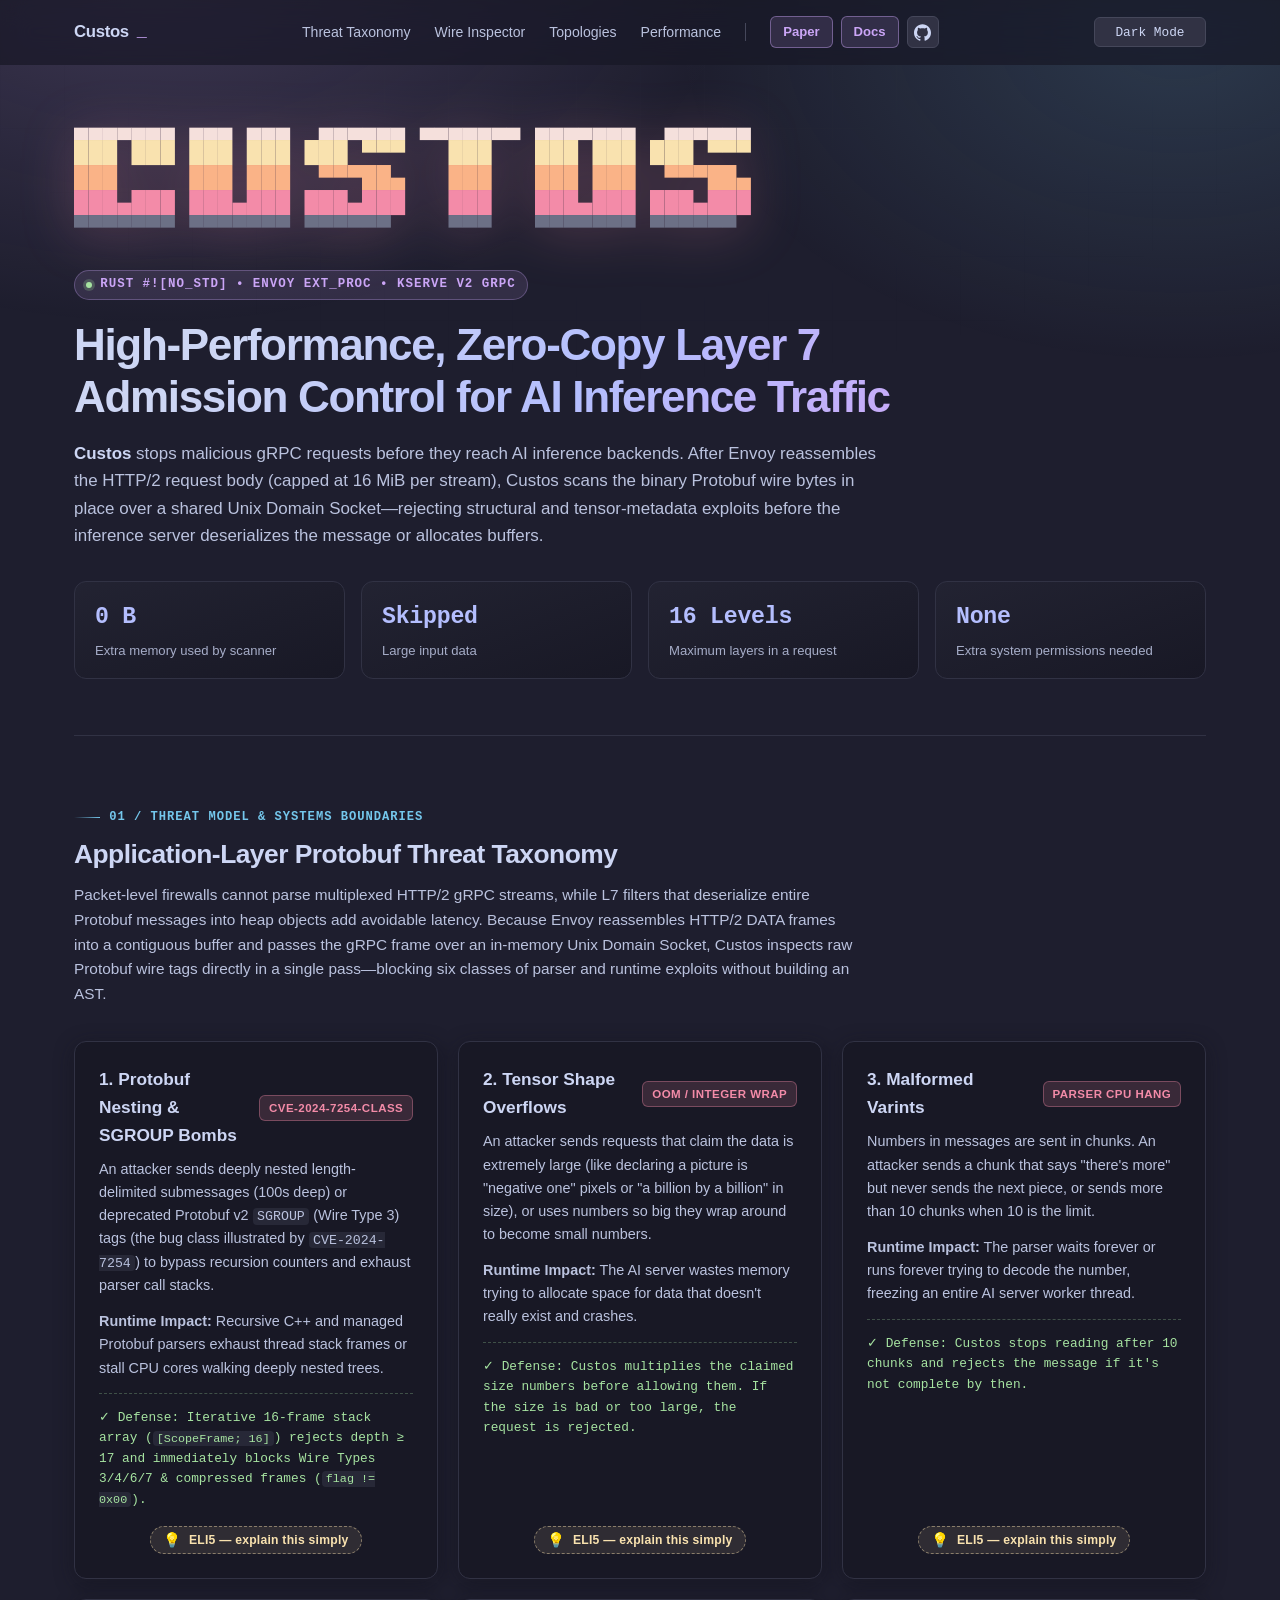
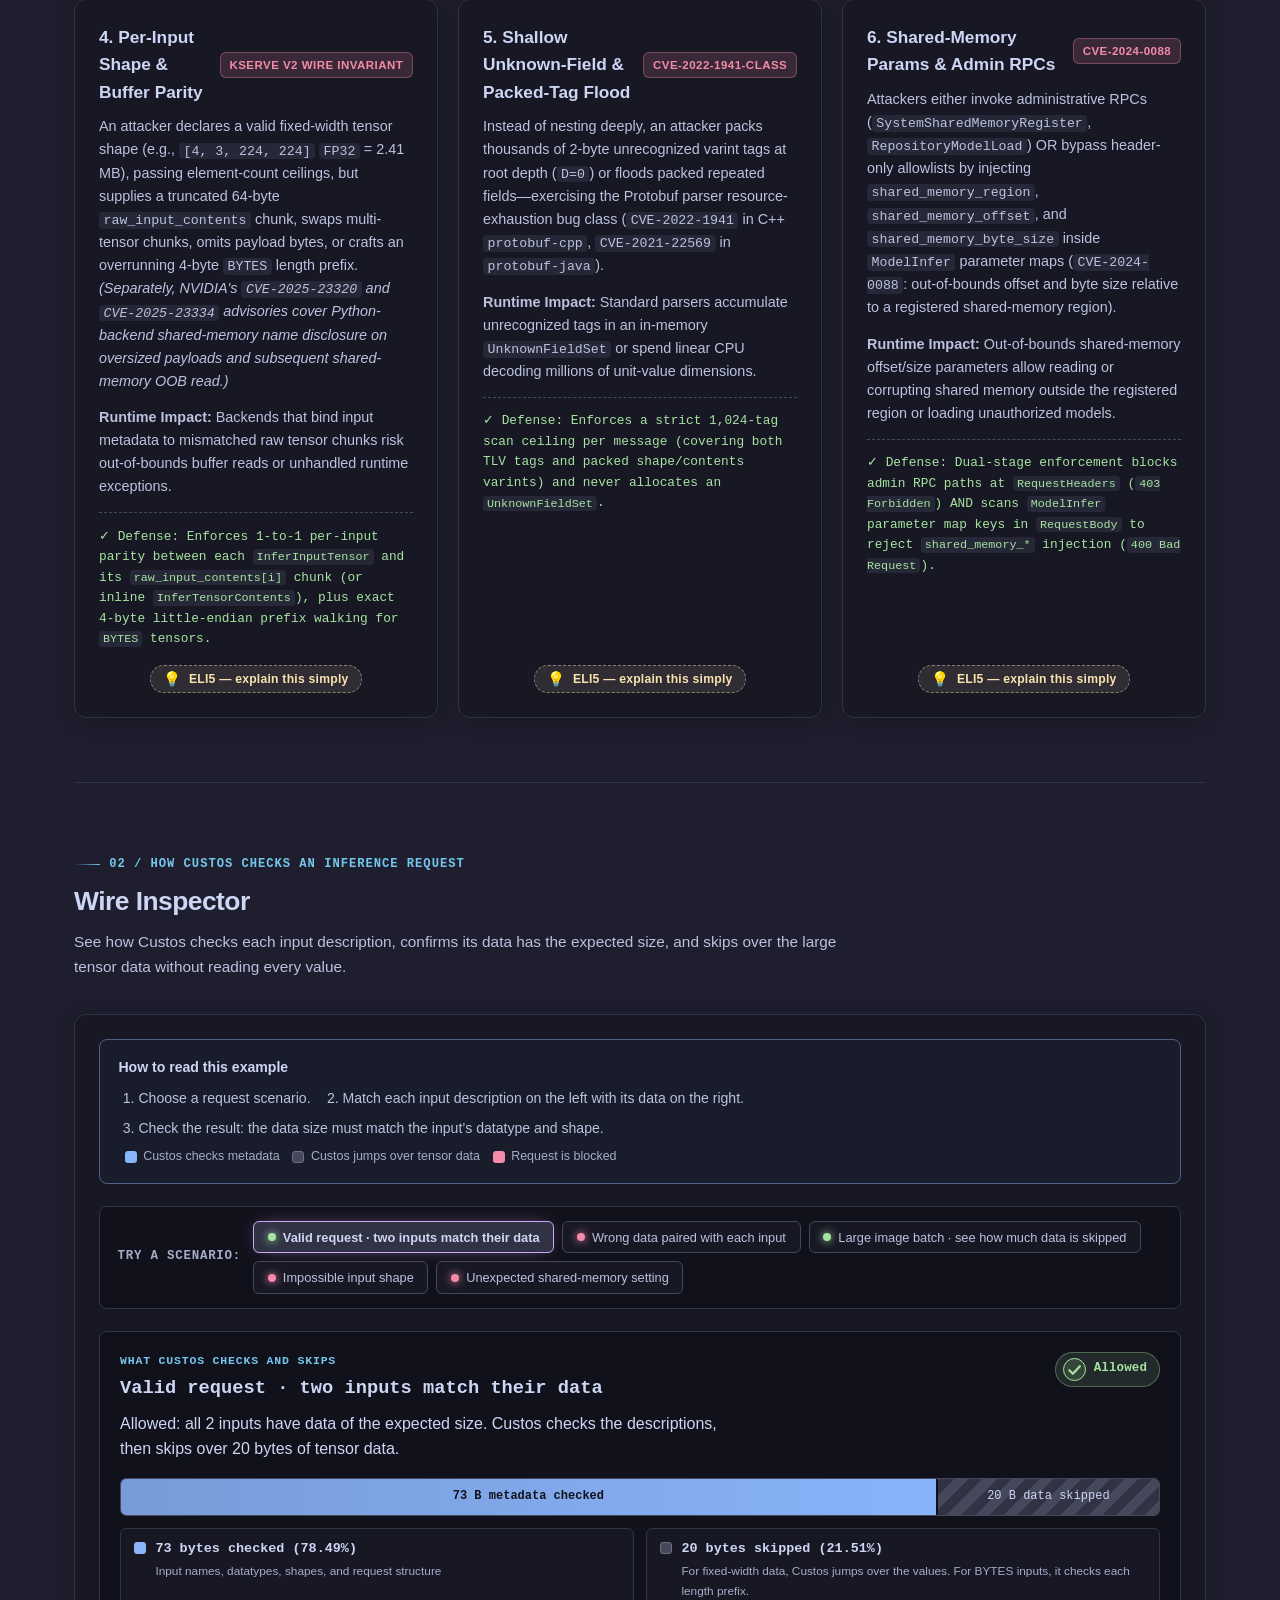
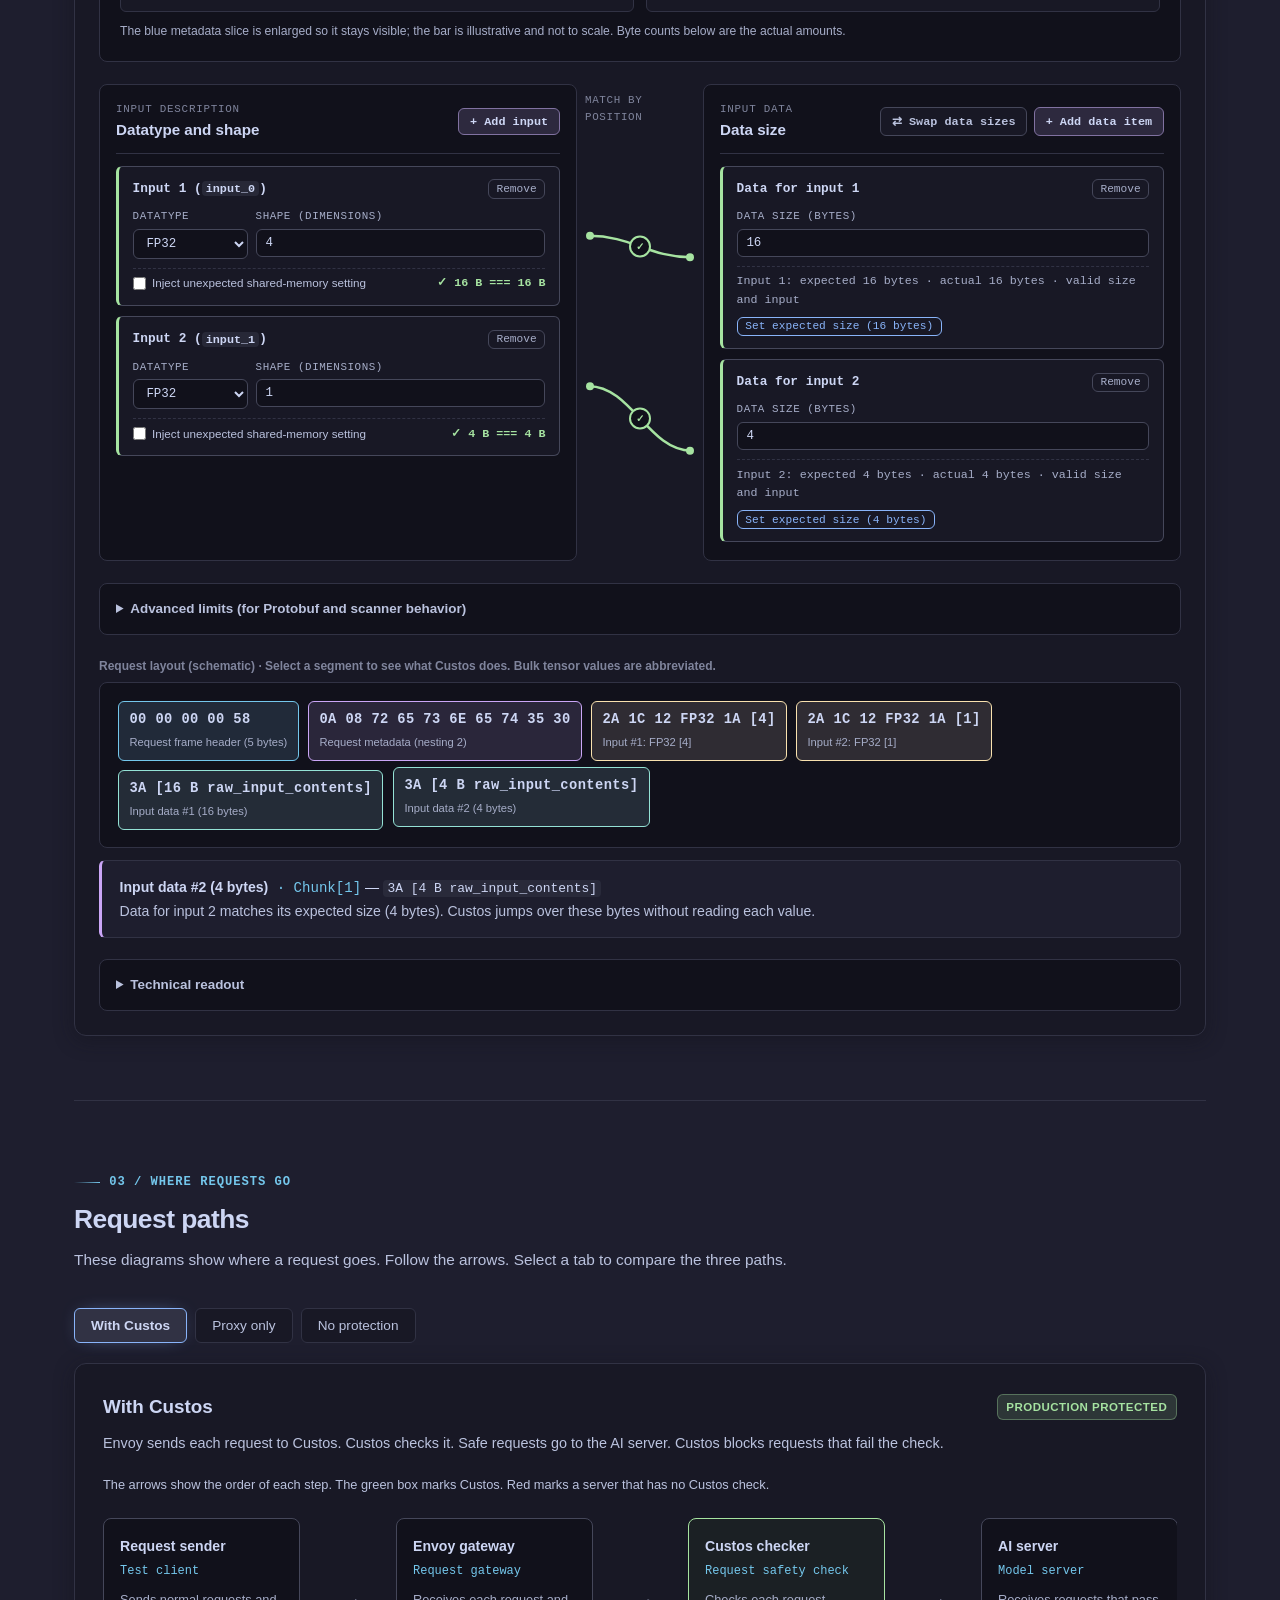
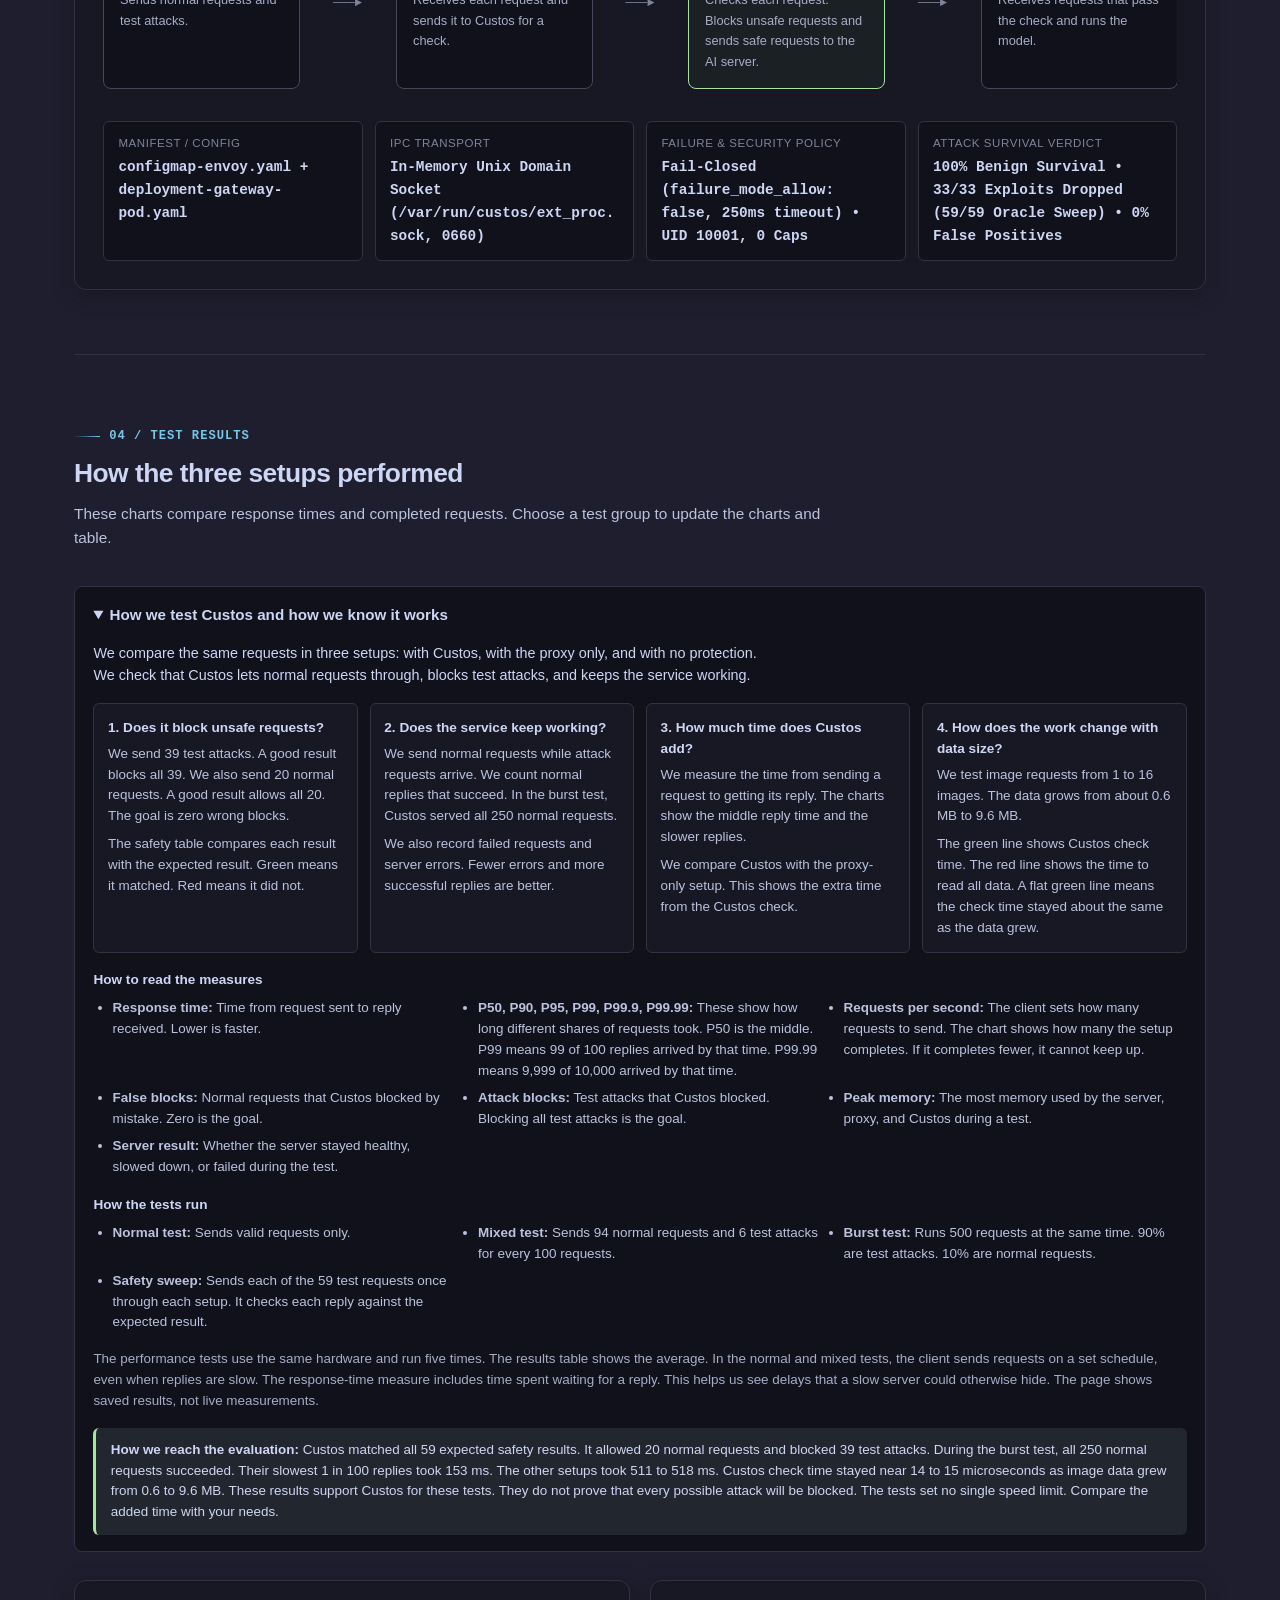
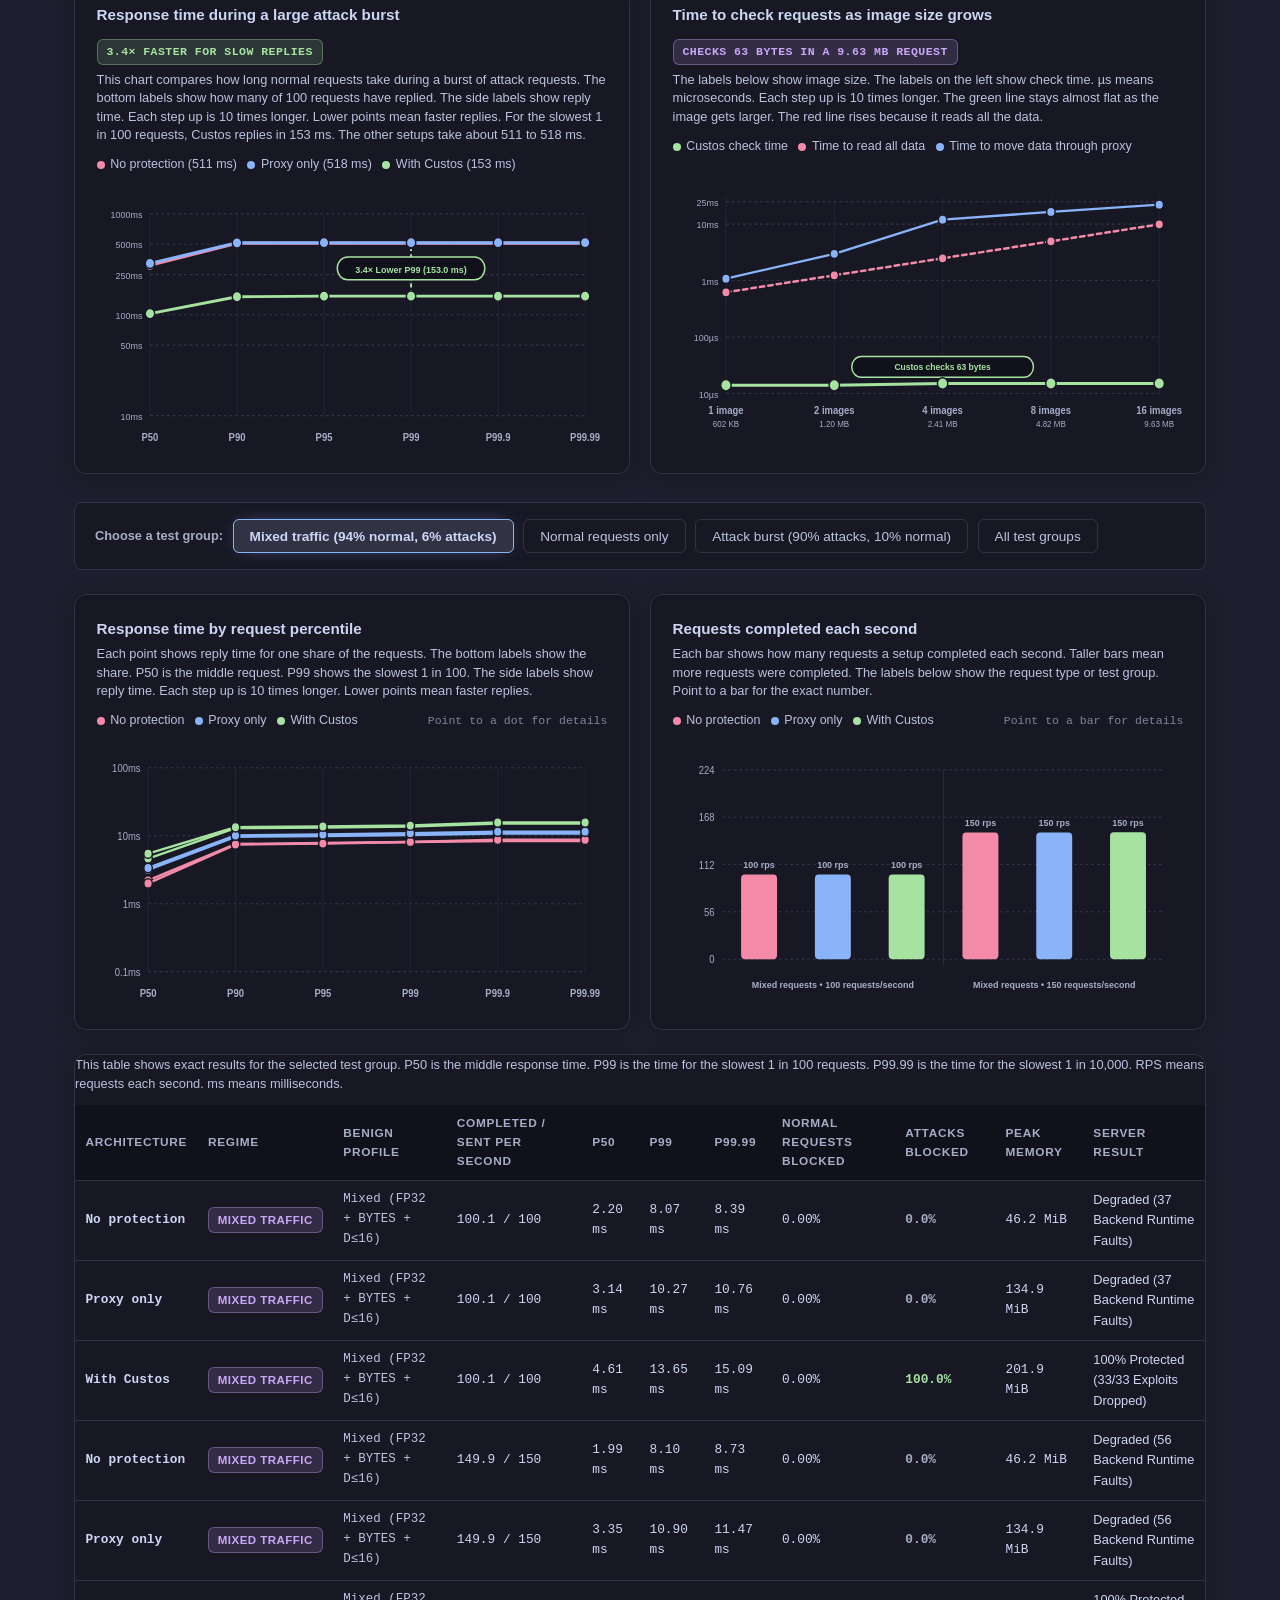
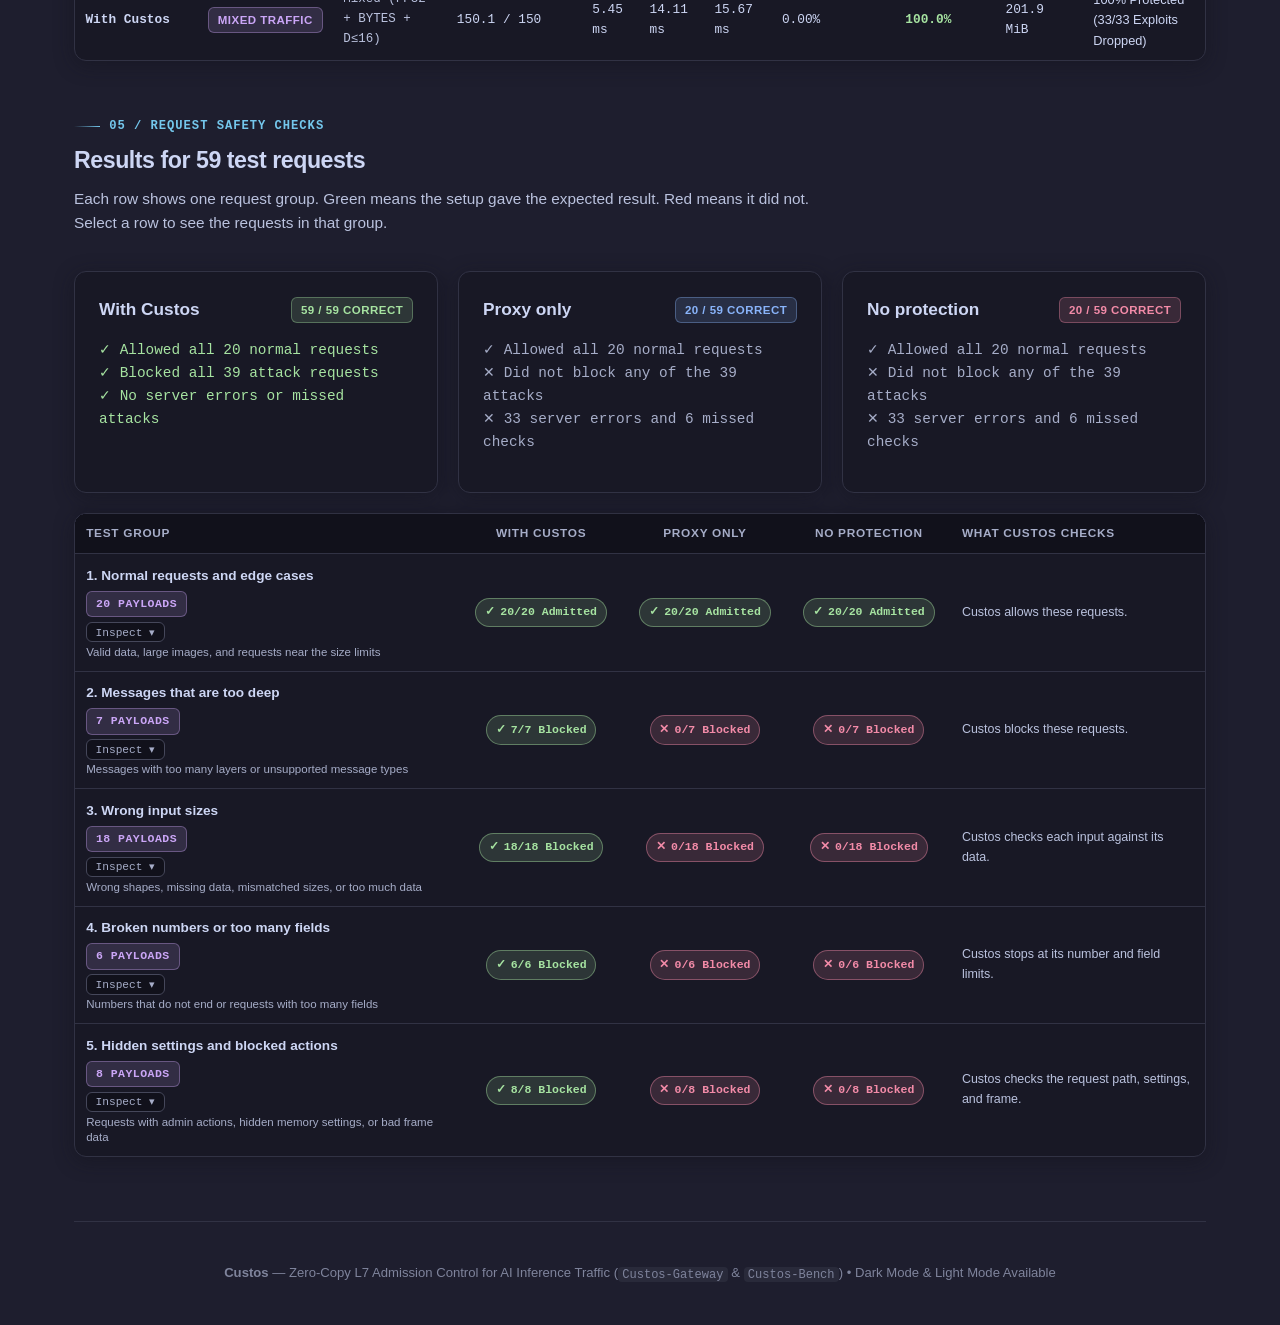
==== commit e48f7a07: "efficacy explained" ====
--- a/index.html
+++ b/index.html
@@ -566,6 +566,62 @@
         </p>
       </div>
 
+      <details class="evaluation-guide" open>
+        <summary>How we test Custos and how we know it works</summary>
+        <div class="evaluation-guide-content">
+          <p class="evaluation-guide-intro">We compare the same requests in three setups: with Custos, with the proxy only, and with no protection. We check that Custos lets normal requests through, blocks test attacks, and keeps the service working.</p>
+
+          <div class="evaluation-guide-grid">
+            <section>
+              <h3>1. Does it block unsafe requests?</h3>
+              <p>We send 39 test attacks. A good result blocks all 39. We also send 20 normal requests. A good result allows all 20. The goal is zero wrong blocks.</p>
+              <p>The safety table compares each result with the expected result. Green means it matched. Red means it did not.</p>
+            </section>
+            <section>
+              <h3>2. Does the service keep working?</h3>
+              <p>We send normal requests while attack requests arrive. We count normal replies that succeed. In the burst test, Custos served all 250 normal requests.</p>
+              <p>We also record failed requests and server errors. Fewer errors and more successful replies are better.</p>
+            </section>
+            <section>
+              <h3>3. How much time does Custos add?</h3>
+              <p>We measure the time from sending a request to getting its reply. The charts show the middle reply time and the slower replies.</p>
+              <p>We compare Custos with the proxy-only setup. This shows the extra time from the Custos check.</p>
+            </section>
+            <section>
+              <h3>4. How does the work change with data size?</h3>
+              <p>We test image requests from 1 to 16 images. The data grows from about 0.6 MB to 9.6 MB.</p>
+              <p>The green line shows Custos check time. The red line shows the time to read all data. A flat green line means the check time stayed about the same as the data grew.</p>
+            </section>
+          </div>
+
+          <div class="evaluation-method">
+            <h3>How to read the measures</h3>
+            <ul>
+              <li><strong>Response time:</strong> Time from request sent to reply received. Lower is faster.</li>
+              <li><strong>P50, P90, P95, P99, P99.9, P99.99:</strong> These show how long different shares of requests took. P50 is the middle. P99 means 99 of 100 replies arrived by that time. P99.99 means 9,999 of 10,000 arrived by that time.</li>
+              <li><strong>Requests per second:</strong> The client sets how many requests to send. The chart shows how many the setup completes. If it completes fewer, it cannot keep up.</li>
+              <li><strong>False blocks:</strong> Normal requests that Custos blocked by mistake. Zero is the goal.</li>
+              <li><strong>Attack blocks:</strong> Test attacks that Custos blocked. Blocking all test attacks is the goal.</li>
+              <li><strong>Peak memory:</strong> The most memory used by the server, proxy, and Custos during a test.</li>
+              <li><strong>Server result:</strong> Whether the server stayed healthy, slowed down, or failed during the test.</li>
+            </ul>
+          </div>
+
+          <div class="evaluation-method">
+            <h3>How the tests run</h3>
+            <ul>
+              <li><strong>Normal test:</strong> Sends valid requests only.</li>
+              <li><strong>Mixed test:</strong> Sends 94 normal requests and 6 test attacks for every 100 requests.</li>
+              <li><strong>Burst test:</strong> Runs 500 requests at the same time. 90% are test attacks. 10% are normal requests.</li>
+              <li><strong>Safety sweep:</strong> Sends each of the 59 test requests once through each setup. It checks each reply against the expected result.</li>
+            </ul>
+          </div>
+
+          <p class="evaluation-method-note">The performance tests use the same hardware and run five times. The results table shows the average. In the normal and mixed tests, the client sends requests on a set schedule, even when replies are slow. The response-time measure includes time spent waiting for a reply. This helps us see delays that a slow server could otherwise hide. The page shows saved results, not live measurements.</p>
+          <p class="evaluation-limit"><strong>How we reach the evaluation:</strong> Custos matched all 59 expected safety results. It allowed 20 normal requests and blocked 39 test attacks. During the burst test, all 250 normal requests succeeded. Their slowest 1 in 100 replies took 153 ms. The other setups took 511 to 518 ms. Custos check time stayed near 14 to 15 microseconds as image data grew from 0.6 to 9.6 MB. These results support Custos for these tests. They do not prove that every possible attack will be blocked. The tests set no single speed limit. Compare the added time with your needs.</p>
+        </div>
+      </details>
+
       <!-- Signature Survivability & O(1) Scaling Spotlight Row -->
       <div class="grid-2" style="margin-bottom: 1.75rem;">
         <div class="chart-box reveal">
@@ -574,7 +630,7 @@
             <span class="badge badge-green mono">3.4× faster for slow replies</span>
           </div>
           <p class="chart-lead">
-            This chart compares how long normal requests take during a burst of attack requests. Lower points mean faster replies. For the slowest 1 in 100 requests, Custos replies in 153 ms. The other setups take about 511 to 518 ms.
+            This chart compares how long normal requests take during a burst of attack requests. The bottom labels show how many of 100 requests have replied. The side labels show reply time. Each step up is 10 times longer. Lower points mean faster replies. For the slowest 1 in 100 requests, Custos replies in 153 ms. The other setups take about 511 to 518 ms.
           </p>
           <div class="chart-sub">
             <span class="chart-legend-item"><span class="legend-dot is-control"></span>No protection (511 ms)</span>
@@ -590,7 +646,7 @@
             <span class="badge badge-mauve mono">Checks 63 bytes in a 9.63 MB request</span>
           </div>
           <p class="chart-lead">
-            The labels below show image size. The labels on the left show check time. µs means microseconds. The green line stays almost flat as the image gets larger. The red line rises because it reads all the data.
+            The labels below show image size. The labels on the left show check time. µs means microseconds. Each step up is 10 times longer. The green line stays almost flat as the image gets larger. The red line rises because it reads all the data.
           </p>
           <div class="chart-sub">
             <span class="chart-legend-item"><span class="legend-dot is-custos"></span>Custos check time</span>
@@ -614,7 +670,7 @@
       <div class="grid-2" style="margin-bottom: 1.5rem;">
         <div class="chart-box reveal">
           <h4>Response time by request percentile</h4>
-          <p class="chart-lead">Each point shows the response time for part of the requests. P50 is the middle request. P99 shows the slowest 1 in 100. Lower points mean faster replies.</p>
+          <p class="chart-lead">Each point shows reply time for one share of the requests. The bottom labels show the share. P50 is the middle request. P99 shows the slowest 1 in 100. The side labels show reply time. Each step up is 10 times longer. Lower points mean faster replies.</p>
           <div class="chart-sub">
             <span class="chart-legend-item"><span class="legend-dot is-control"></span>No protection</span>
             <span class="chart-legend-item"><span class="legend-dot is-baseline"></span>Proxy only</span>
@@ -626,7 +682,7 @@
 
         <div class="chart-box reveal">
           <h4>Requests completed each second</h4>
-          <p class="chart-lead">Each bar shows how many requests a setup completed each second. Taller bars mean more requests were completed. Point to a bar for the exact number.</p>
+          <p class="chart-lead">Each bar shows how many requests a setup completed each second. Taller bars mean more requests were completed. The labels below show the request type or test group. Point to a bar for the exact number.</p>
           <div class="chart-sub">
             <span class="chart-legend-item"><span class="legend-dot is-control"></span>No protection</span>
             <span class="chart-legend-item"><span class="legend-dot is-baseline"></span>Proxy only</span>
--- a/styles.css
+++ b/styles.css
@@ -2360,6 +2360,80 @@
   line-height: 1.5;
 }
 
+.evaluation-guide {
+  margin: 1.2rem 0 1.75rem;
+  padding: 1rem 1.15rem;
+  background: var(--ctp-crust);
+  border: 1px solid var(--ctp-surface0);
+  border-radius: var(--r-md);
+}
+
+.evaluation-guide > summary {
+  color: var(--ctp-text);
+  font-size: 0.95rem;
+  font-weight: 700;
+  cursor: pointer;
+}
+
+.evaluation-guide-content {
+  display: flex;
+  flex-direction: column;
+  gap: 1rem;
+  margin-top: 0.9rem;
+  color: var(--ctp-subtext1);
+  font-size: 0.84rem;
+  line-height: 1.55;
+}
+
+.evaluation-guide-content p,
+.evaluation-guide-content h3 { margin: 0; }
+
+.evaluation-guide-intro {
+  max-width: 85ch;
+  color: var(--ctp-text);
+  font-size: 0.9rem;
+}
+
+.evaluation-guide-grid {
+  display: grid;
+  grid-template-columns: repeat(auto-fit, minmax(220px, 1fr));
+  gap: 0.75rem;
+}
+
+.evaluation-guide-grid section {
+  padding: 0.85rem;
+  background: var(--ctp-mantle);
+  border: 1px solid var(--ctp-surface0);
+  border-radius: var(--r-sm);
+}
+
+.evaluation-guide-grid h3,
+.evaluation-method h3 {
+  margin: 0 0 0.35rem;
+  color: var(--ctp-text);
+  font-size: 0.85rem;
+}
+
+.evaluation-guide-grid p + p { margin-top: 0.45rem; }
+
+.evaluation-method ul {
+  display: grid;
+  grid-template-columns: repeat(auto-fit, minmax(280px, 1fr));
+  gap: 0.4rem 1.4rem;
+  margin: 0.5rem 0 0;
+  padding-left: 1.2rem;
+}
+
+.evaluation-method-note { color: var(--ctp-subtext0); }
+
+.evaluation-limit {
+  padding: 0.75rem 0.9rem;
+  background: color-mix(in srgb, var(--ctp-green) 7%, var(--ctp-mantle));
+  border-left: 3px solid var(--ctp-green);
+  border-radius: var(--r-sm);
+  color: var(--ctp-text);
+}
+
 /* 5-Group Traffic-Light Oracle Matrix */
 .trials-table {
   font-size: 0.8rem;
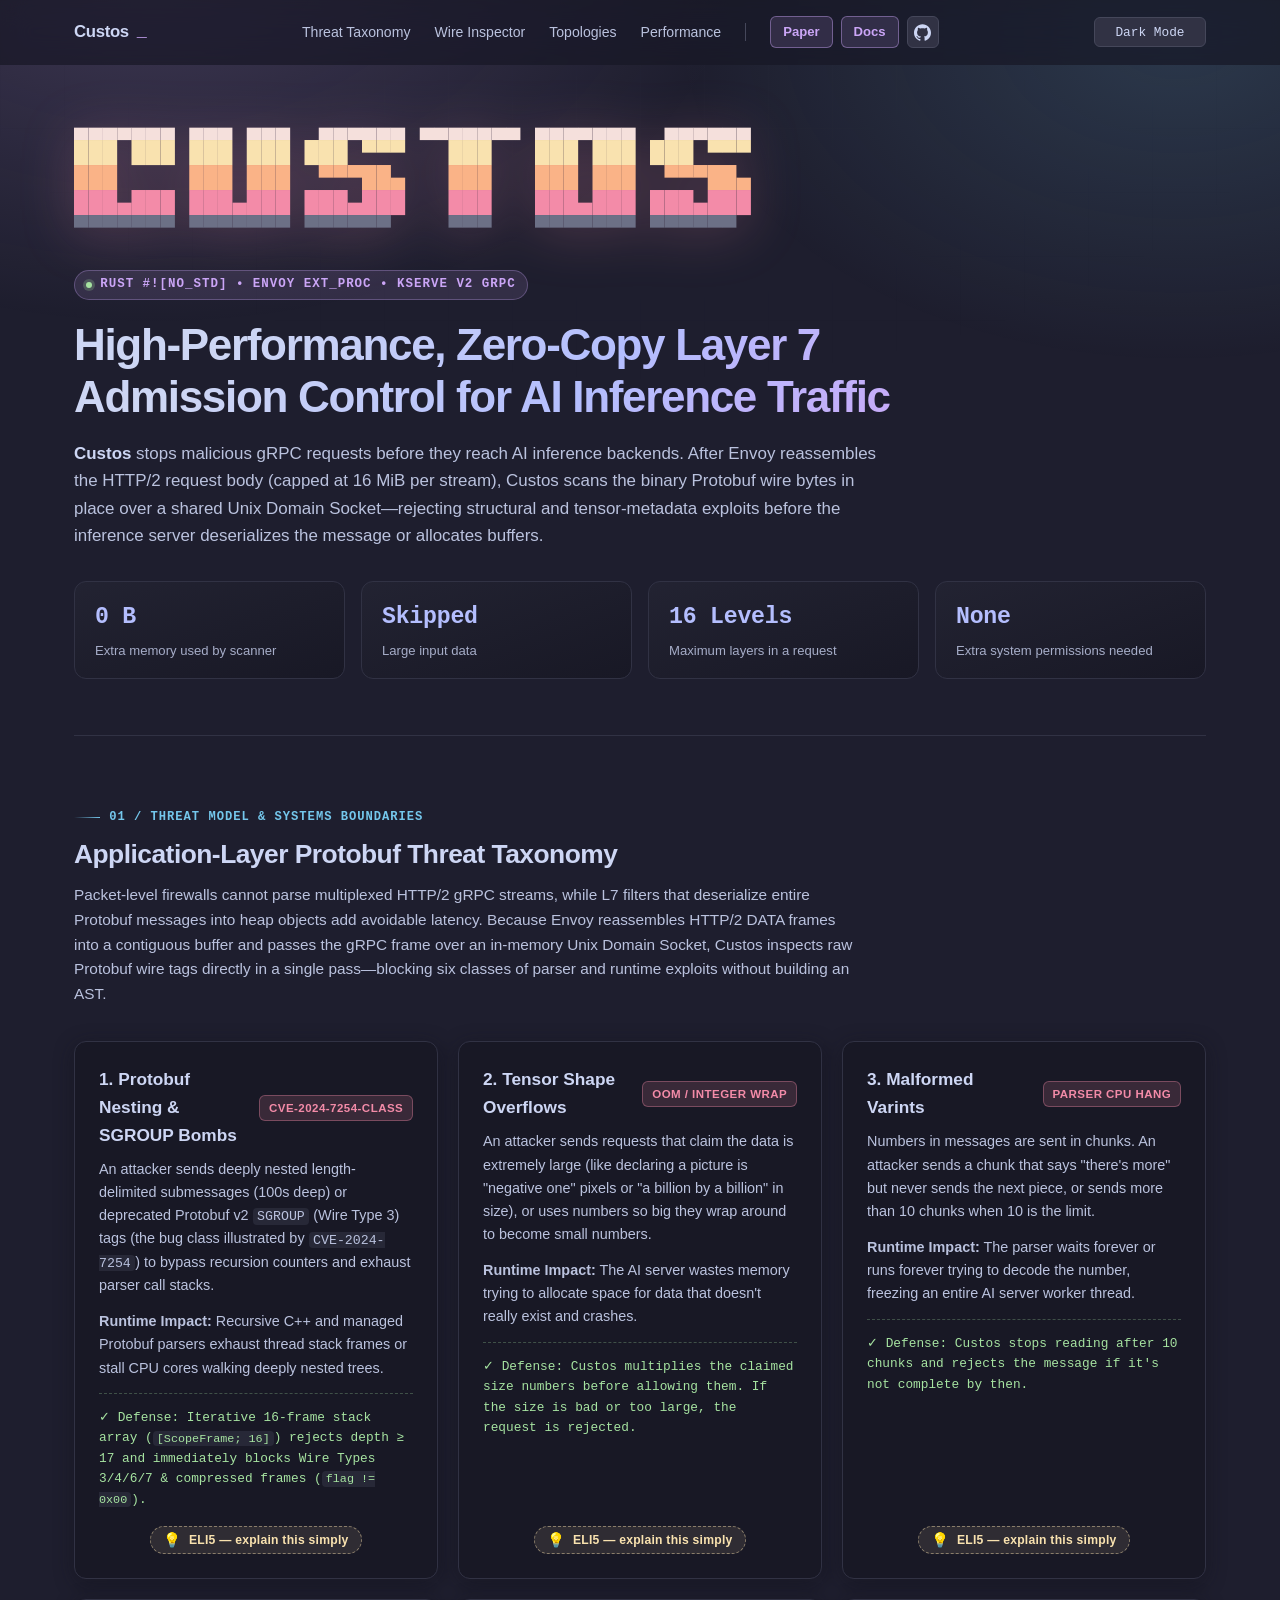
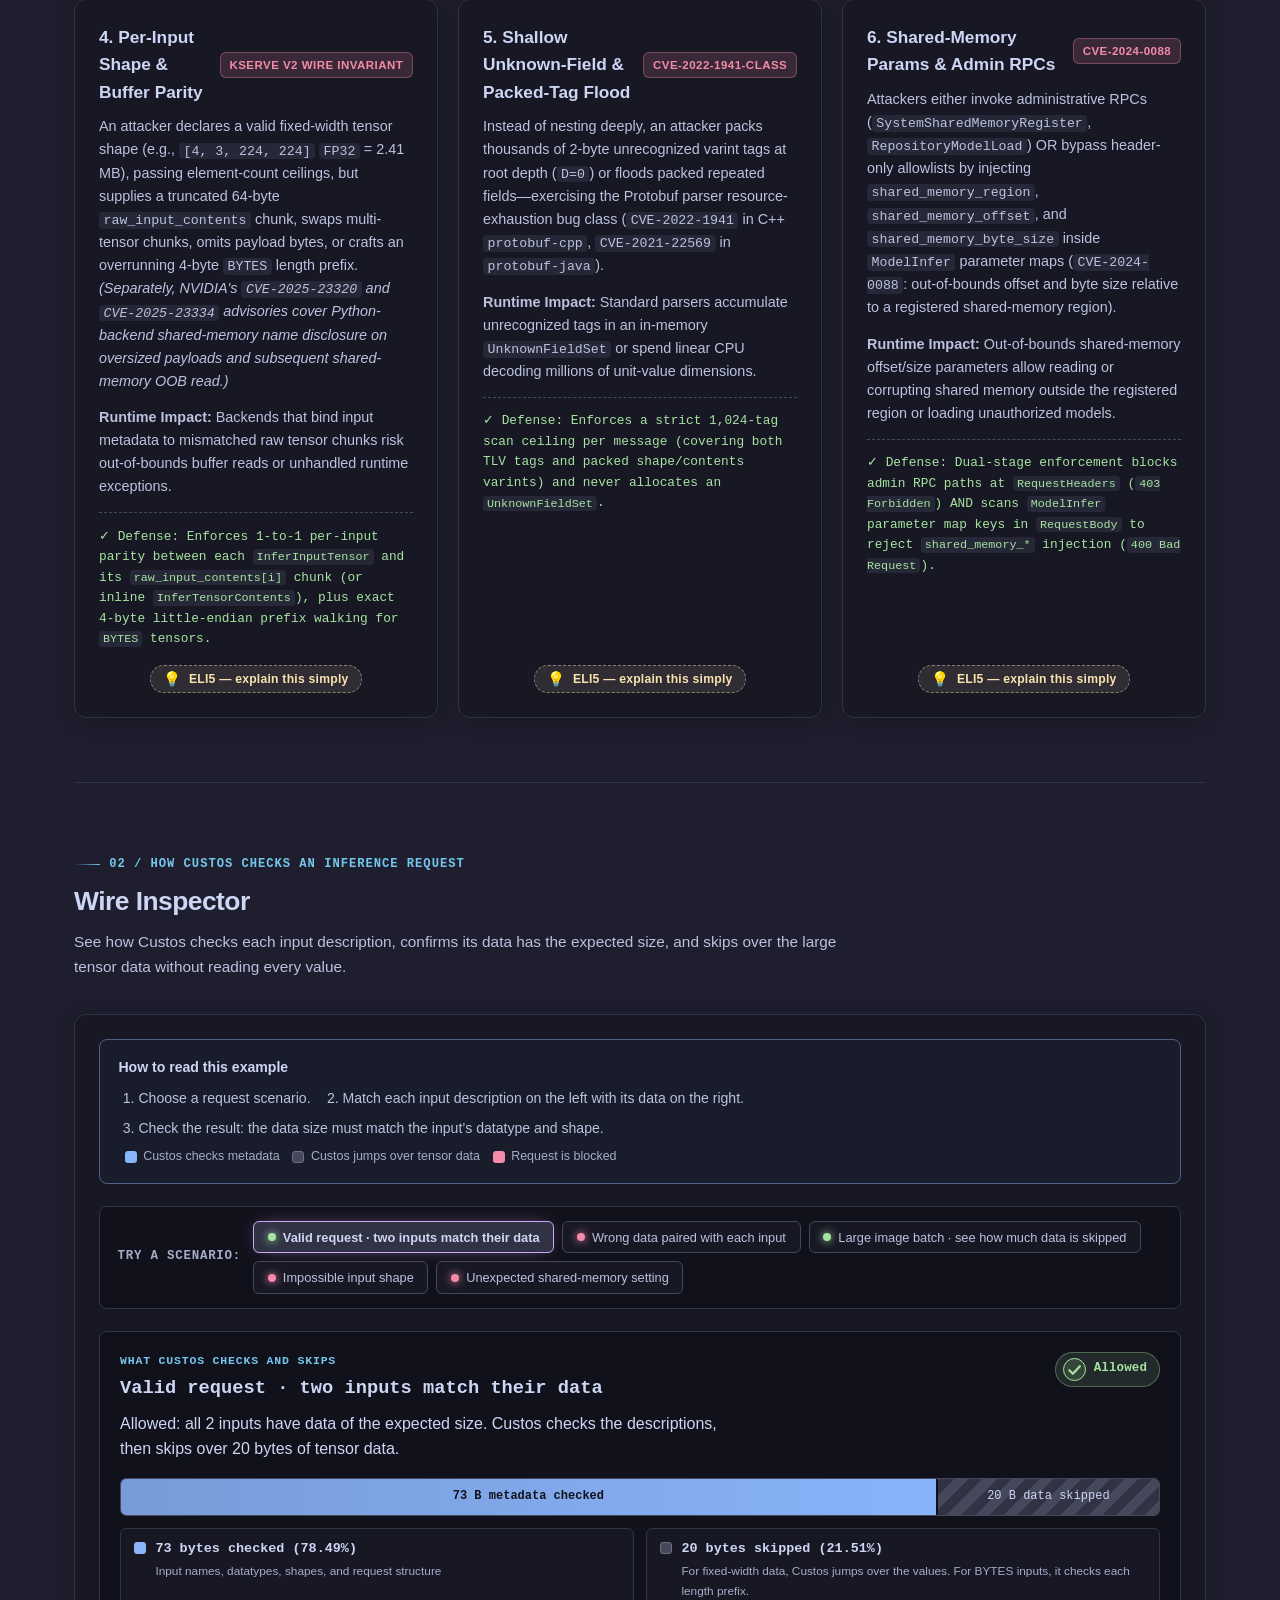
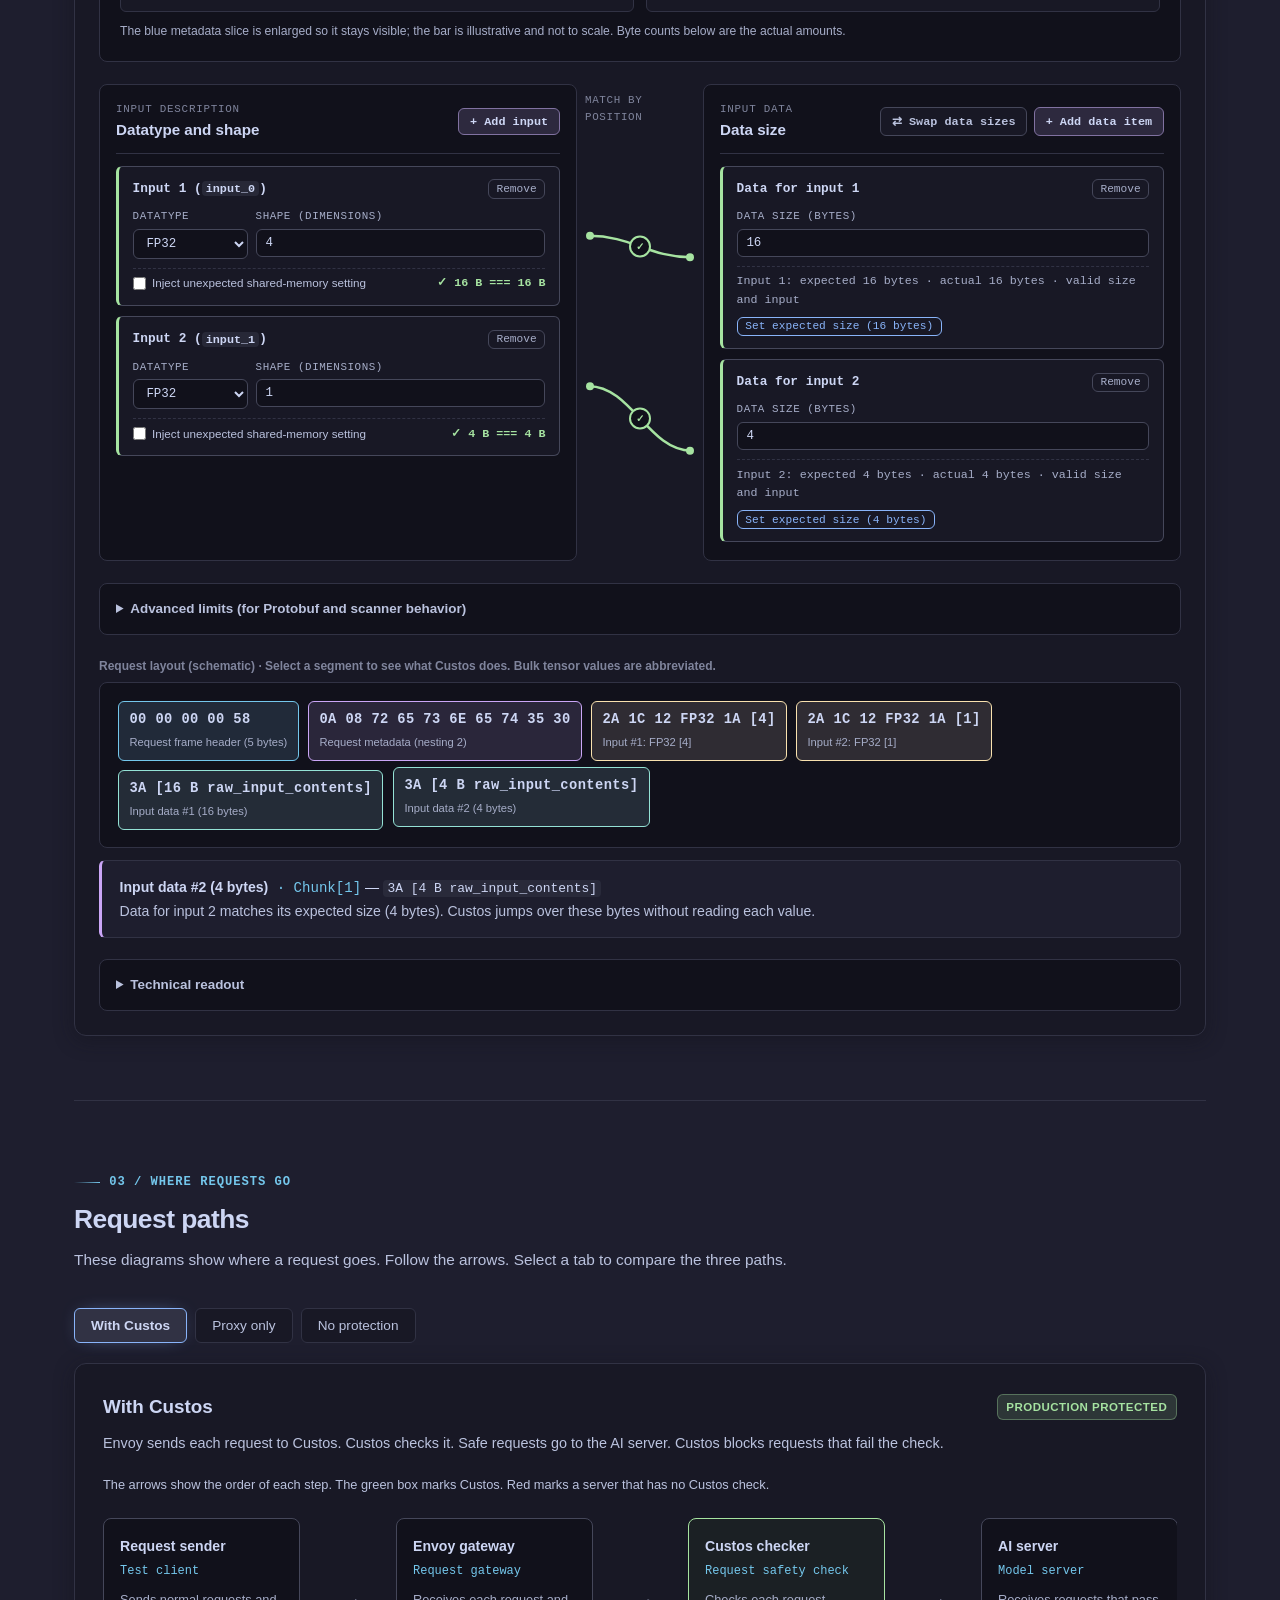
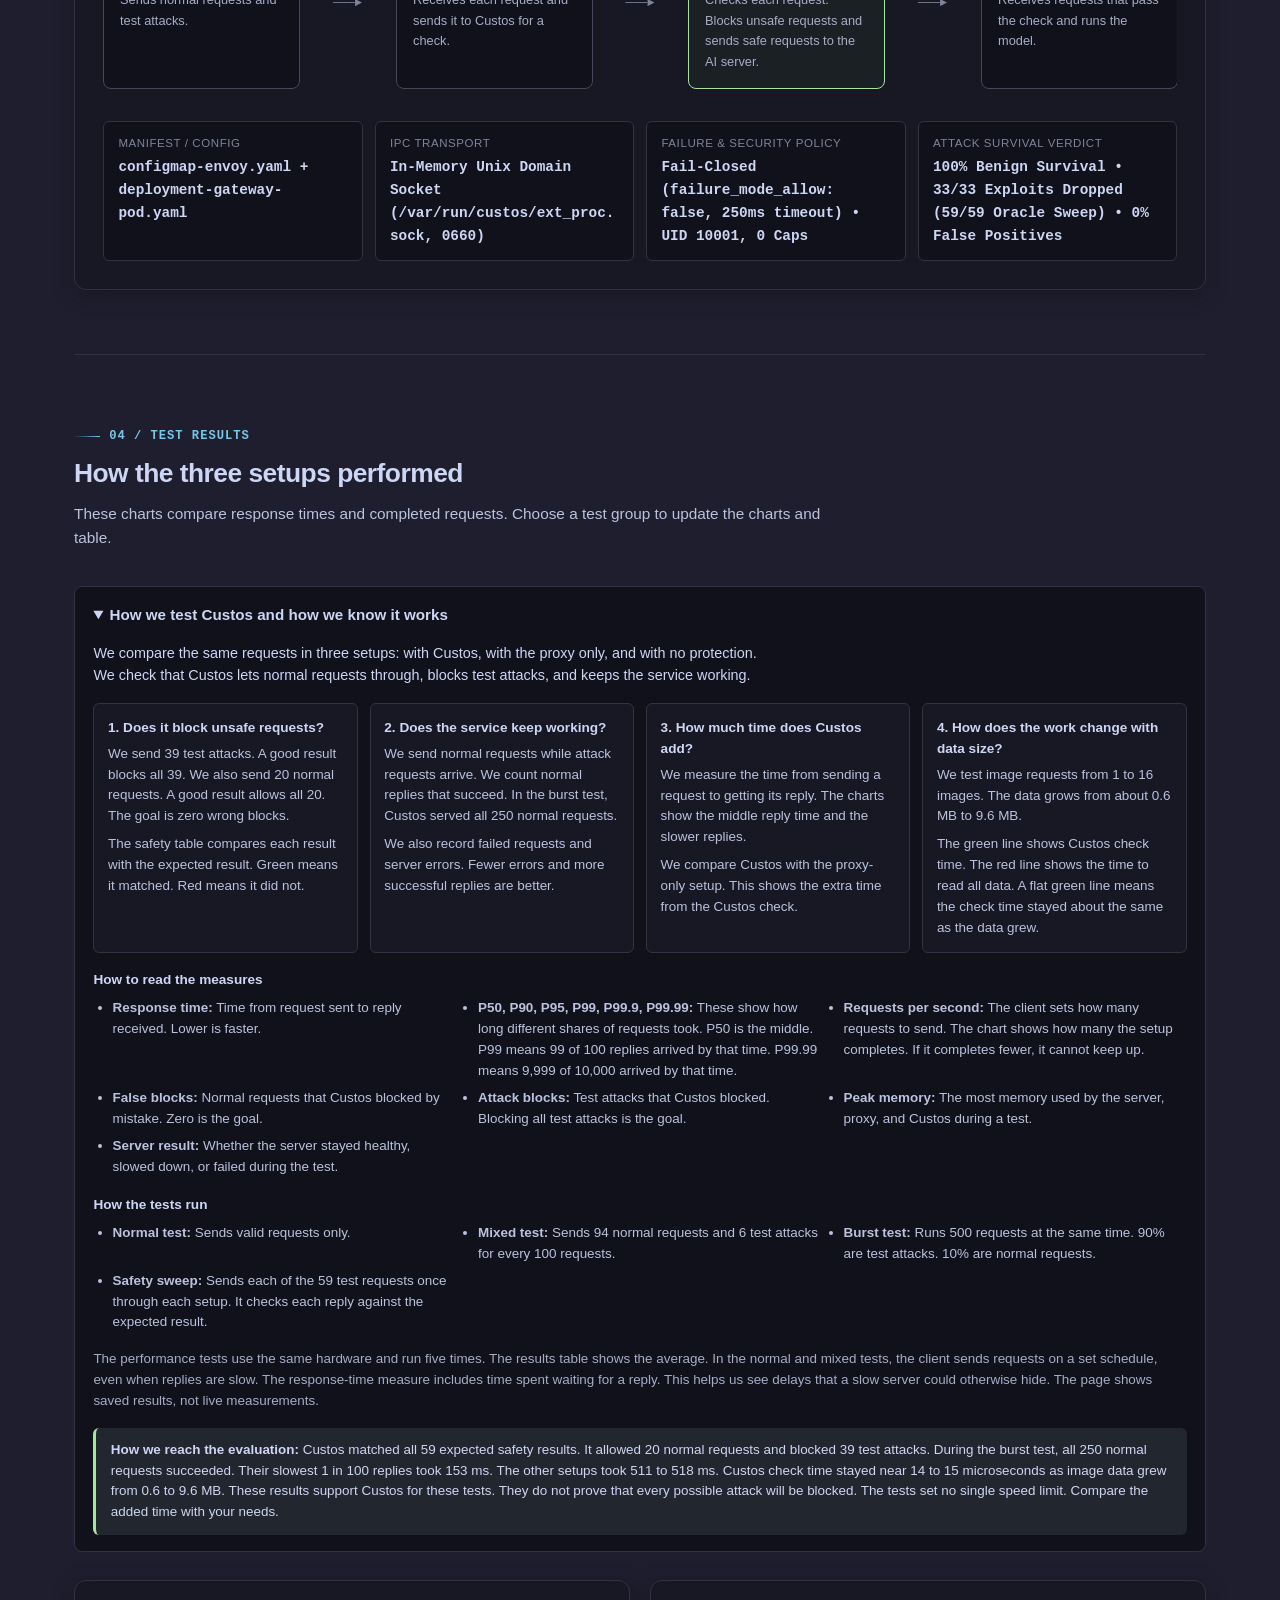
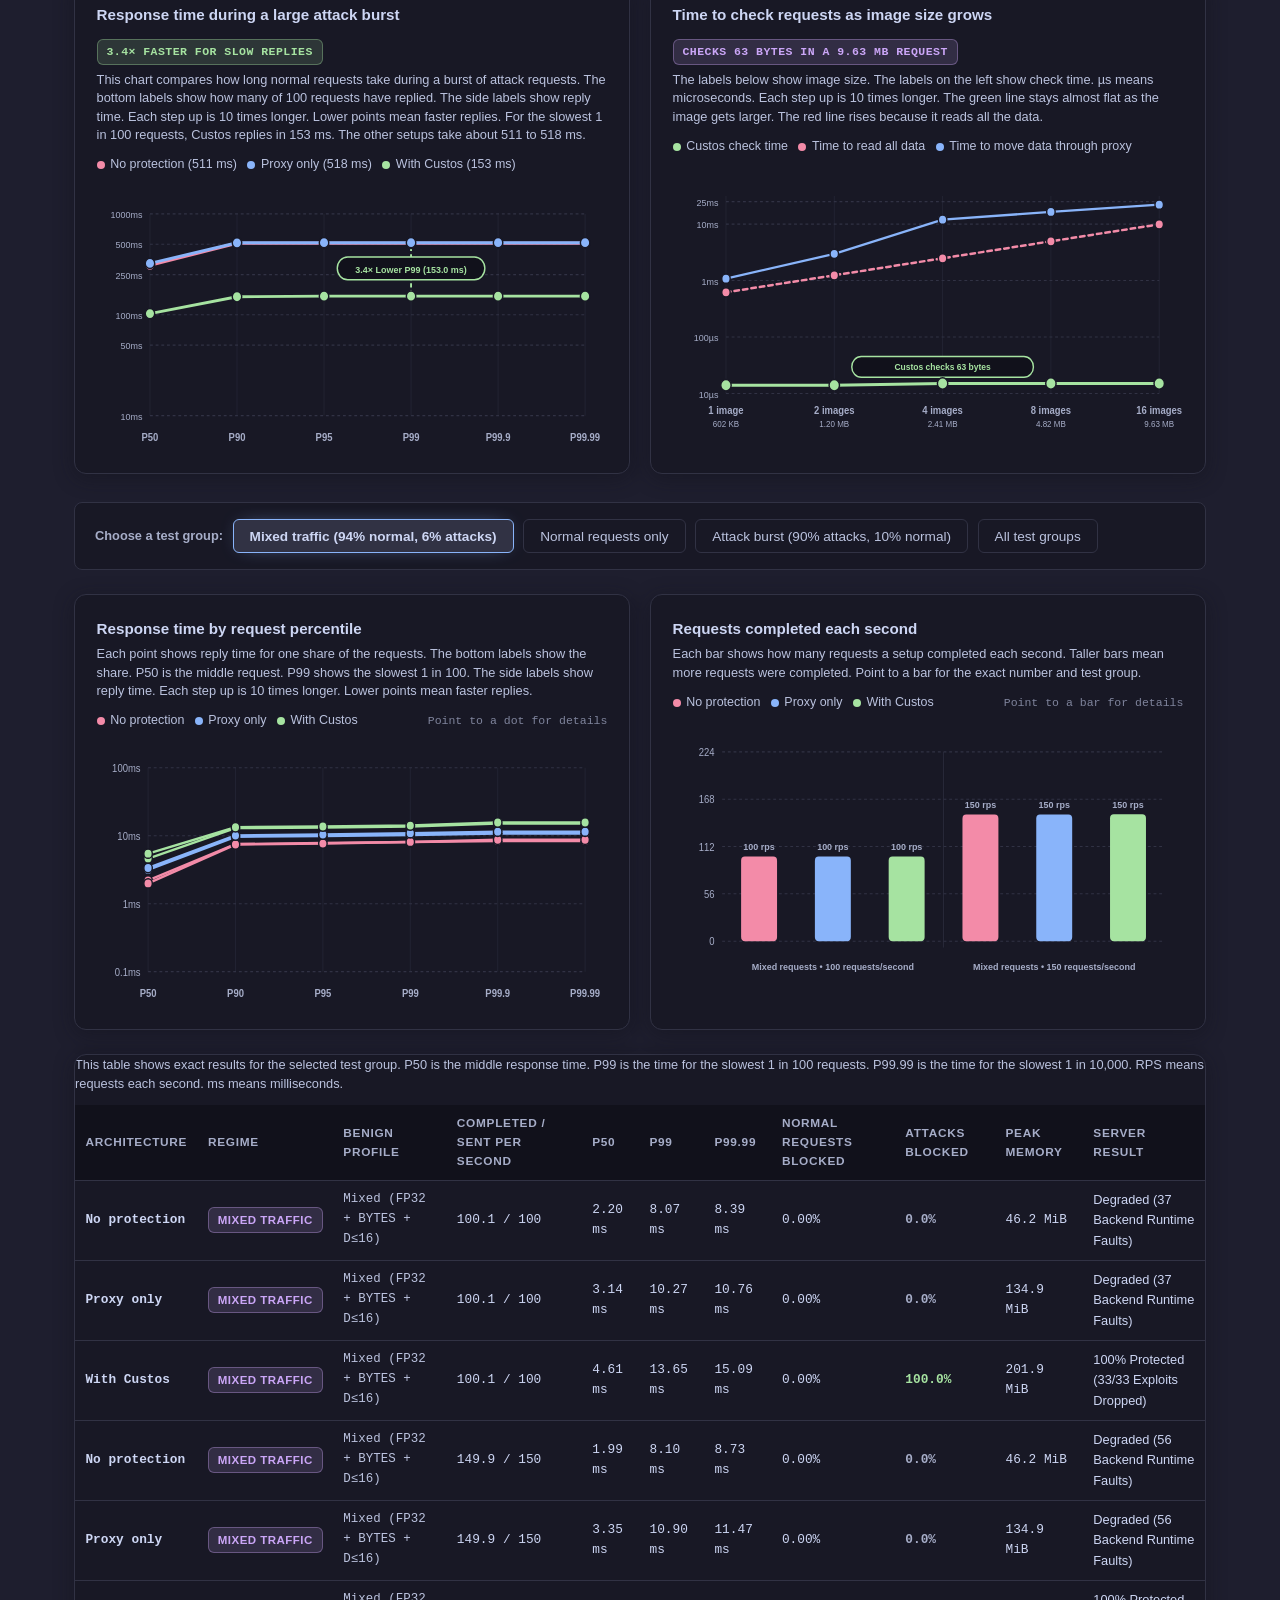
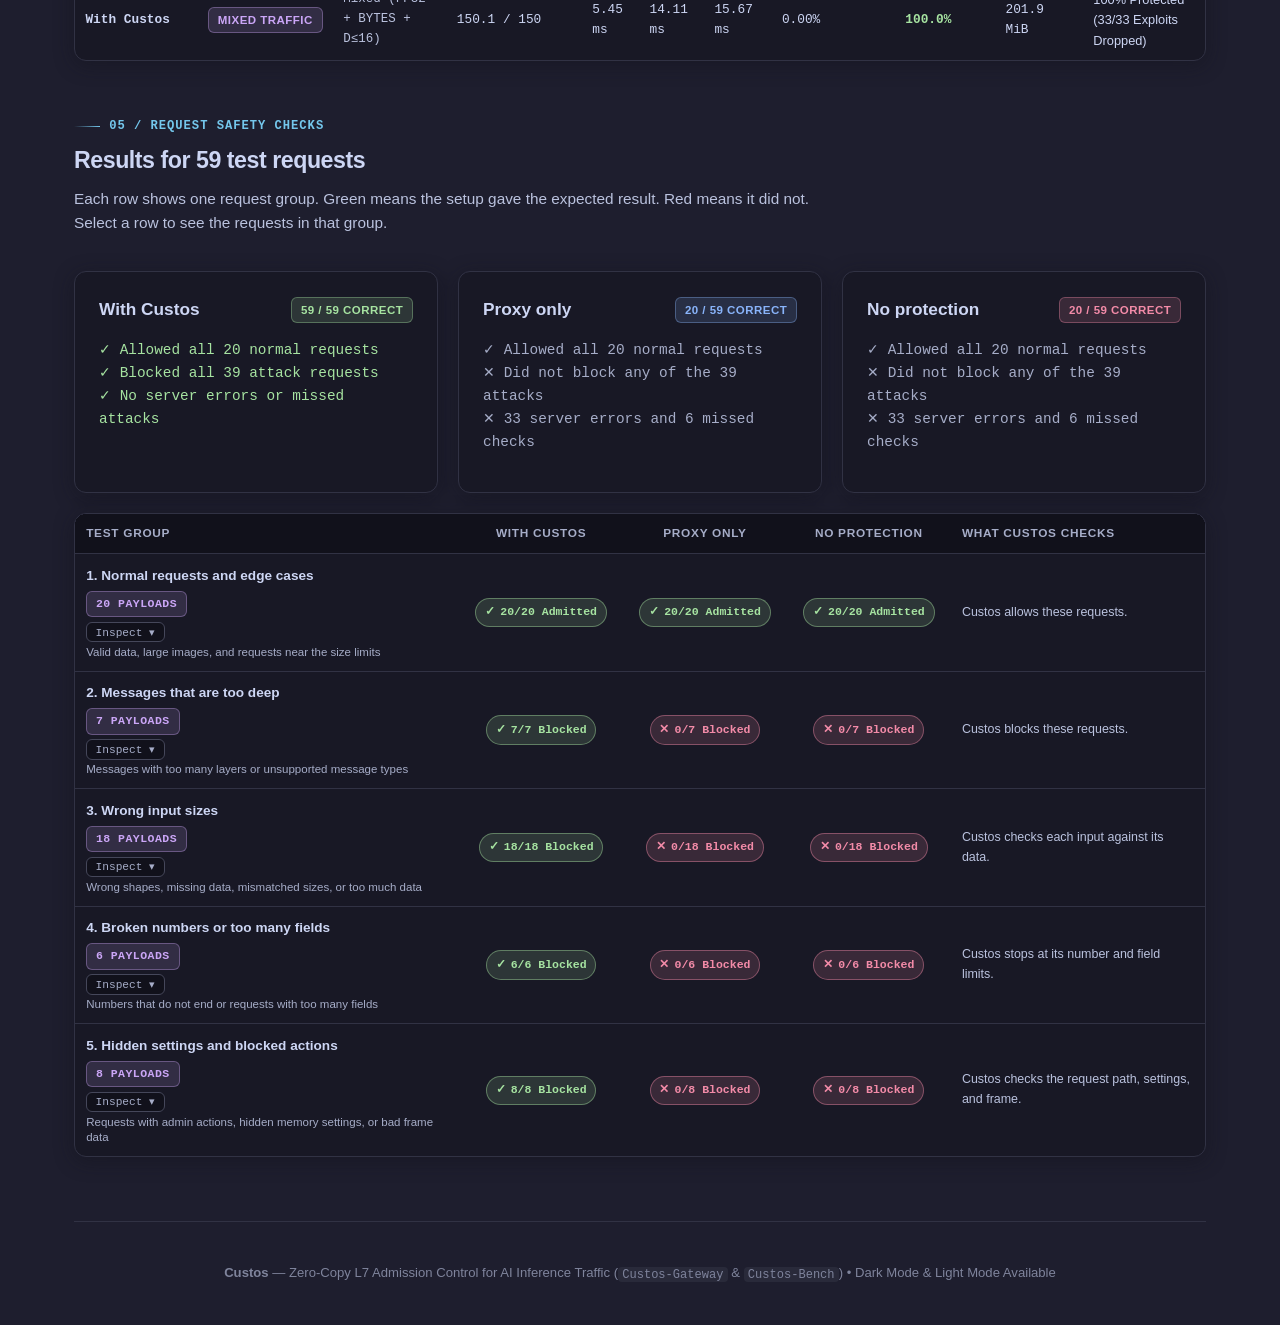
==== commit 92cc6e42: "reduce clutter" ====
--- a/index.html
+++ b/index.html
@@ -682,7 +682,7 @@
 
         <div class="chart-box reveal">
           <h4>Requests completed each second</h4>
-          <p class="chart-lead">Each bar shows how many requests a setup completed each second. Taller bars mean more requests were completed. The labels below show the request type or test group. Point to a bar for the exact number.</p>
+          <p class="chart-lead">Each bar shows how many requests a setup completed each second. Taller bars mean more requests were completed. Point to a bar for the exact number and test group.</p>
           <div class="chart-sub">
             <span class="chart-legend-item"><span class="legend-dot is-control"></span>No protection</span>
             <span class="chart-legend-item"><span class="legend-dot is-baseline"></span>Proxy only</span>
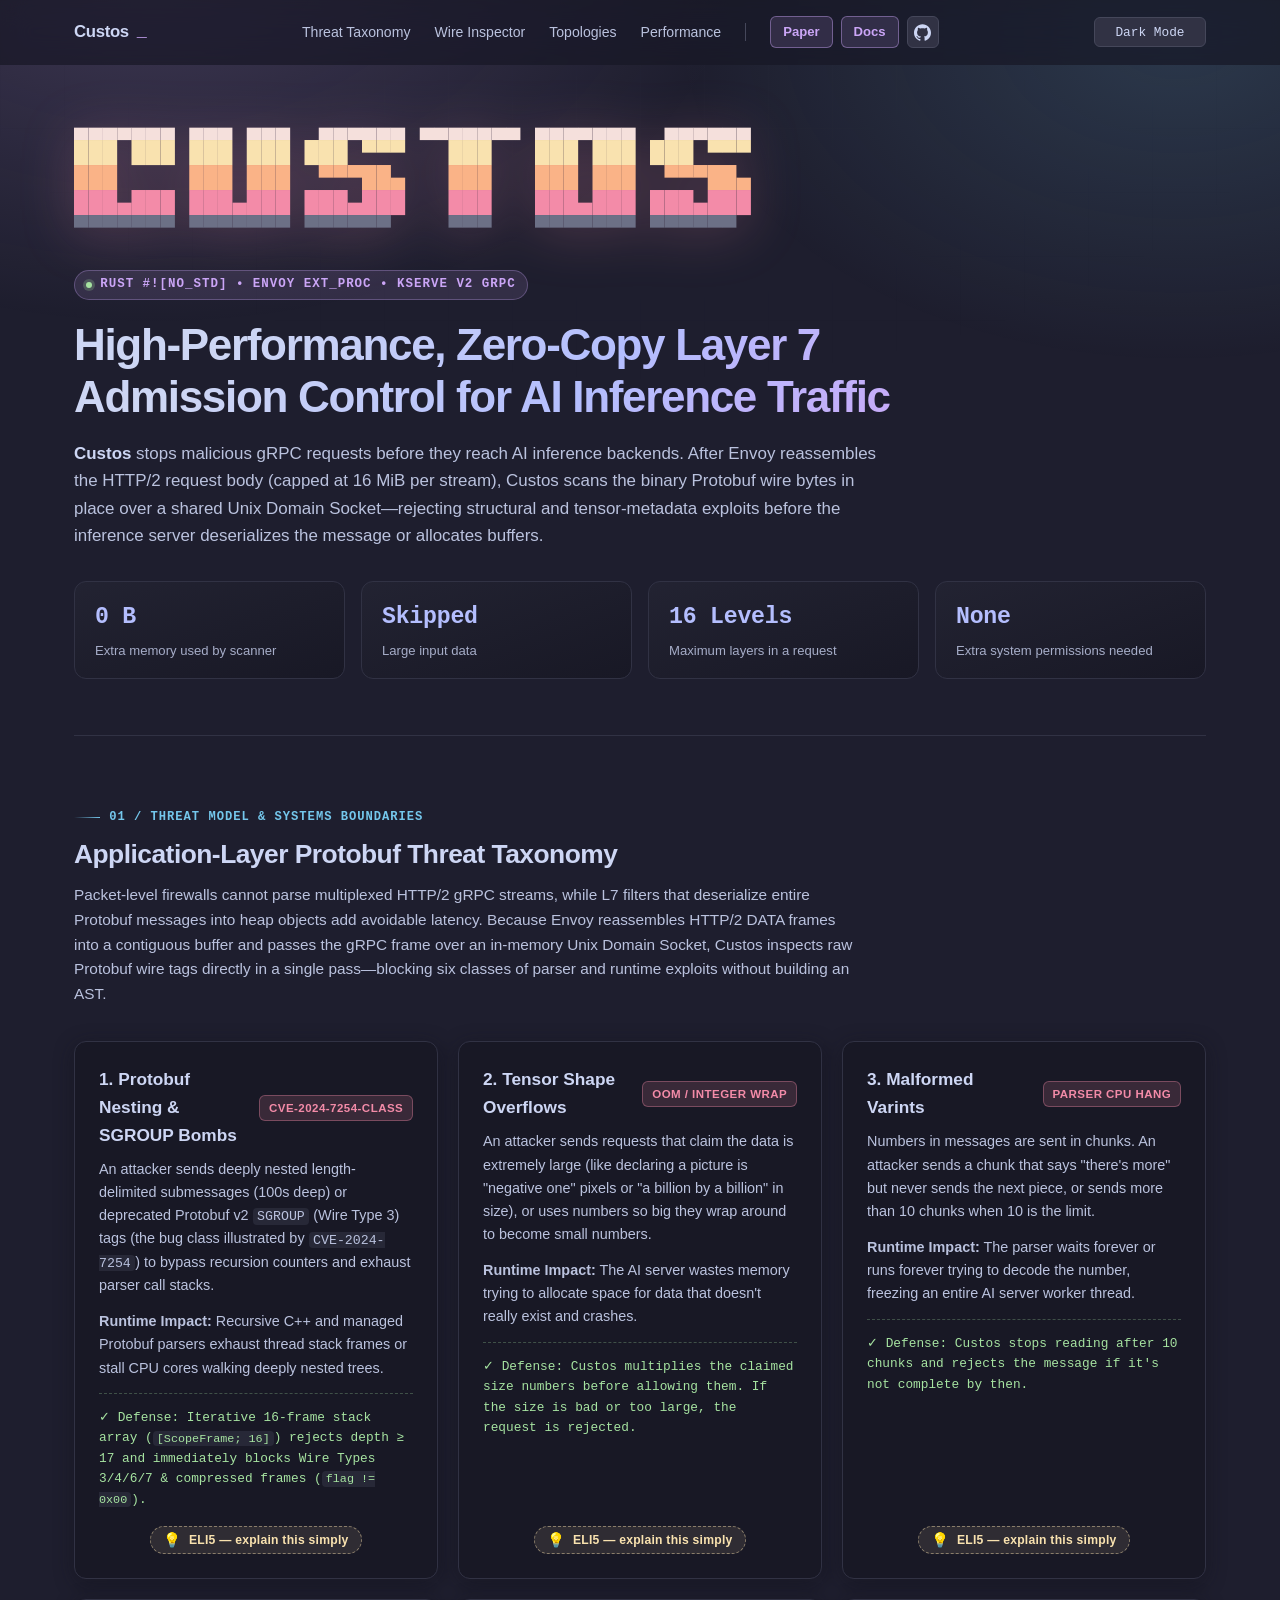
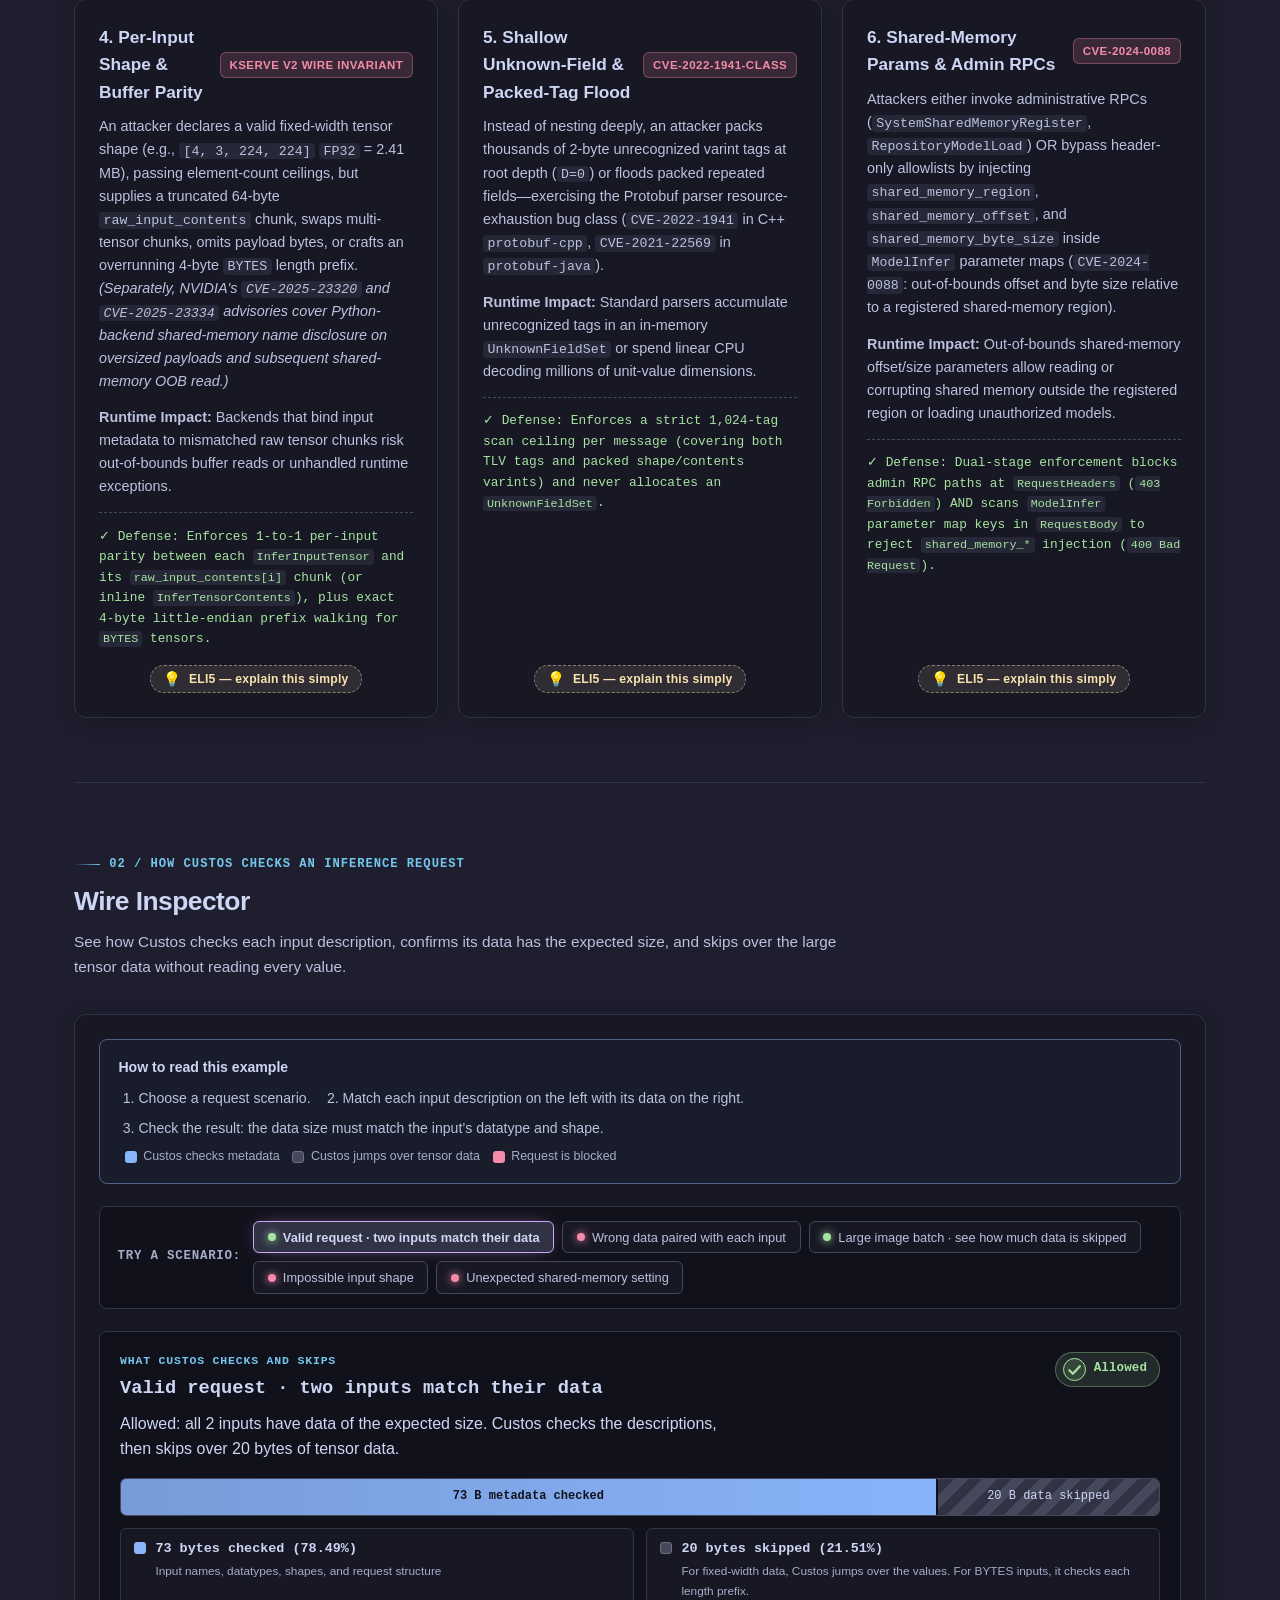
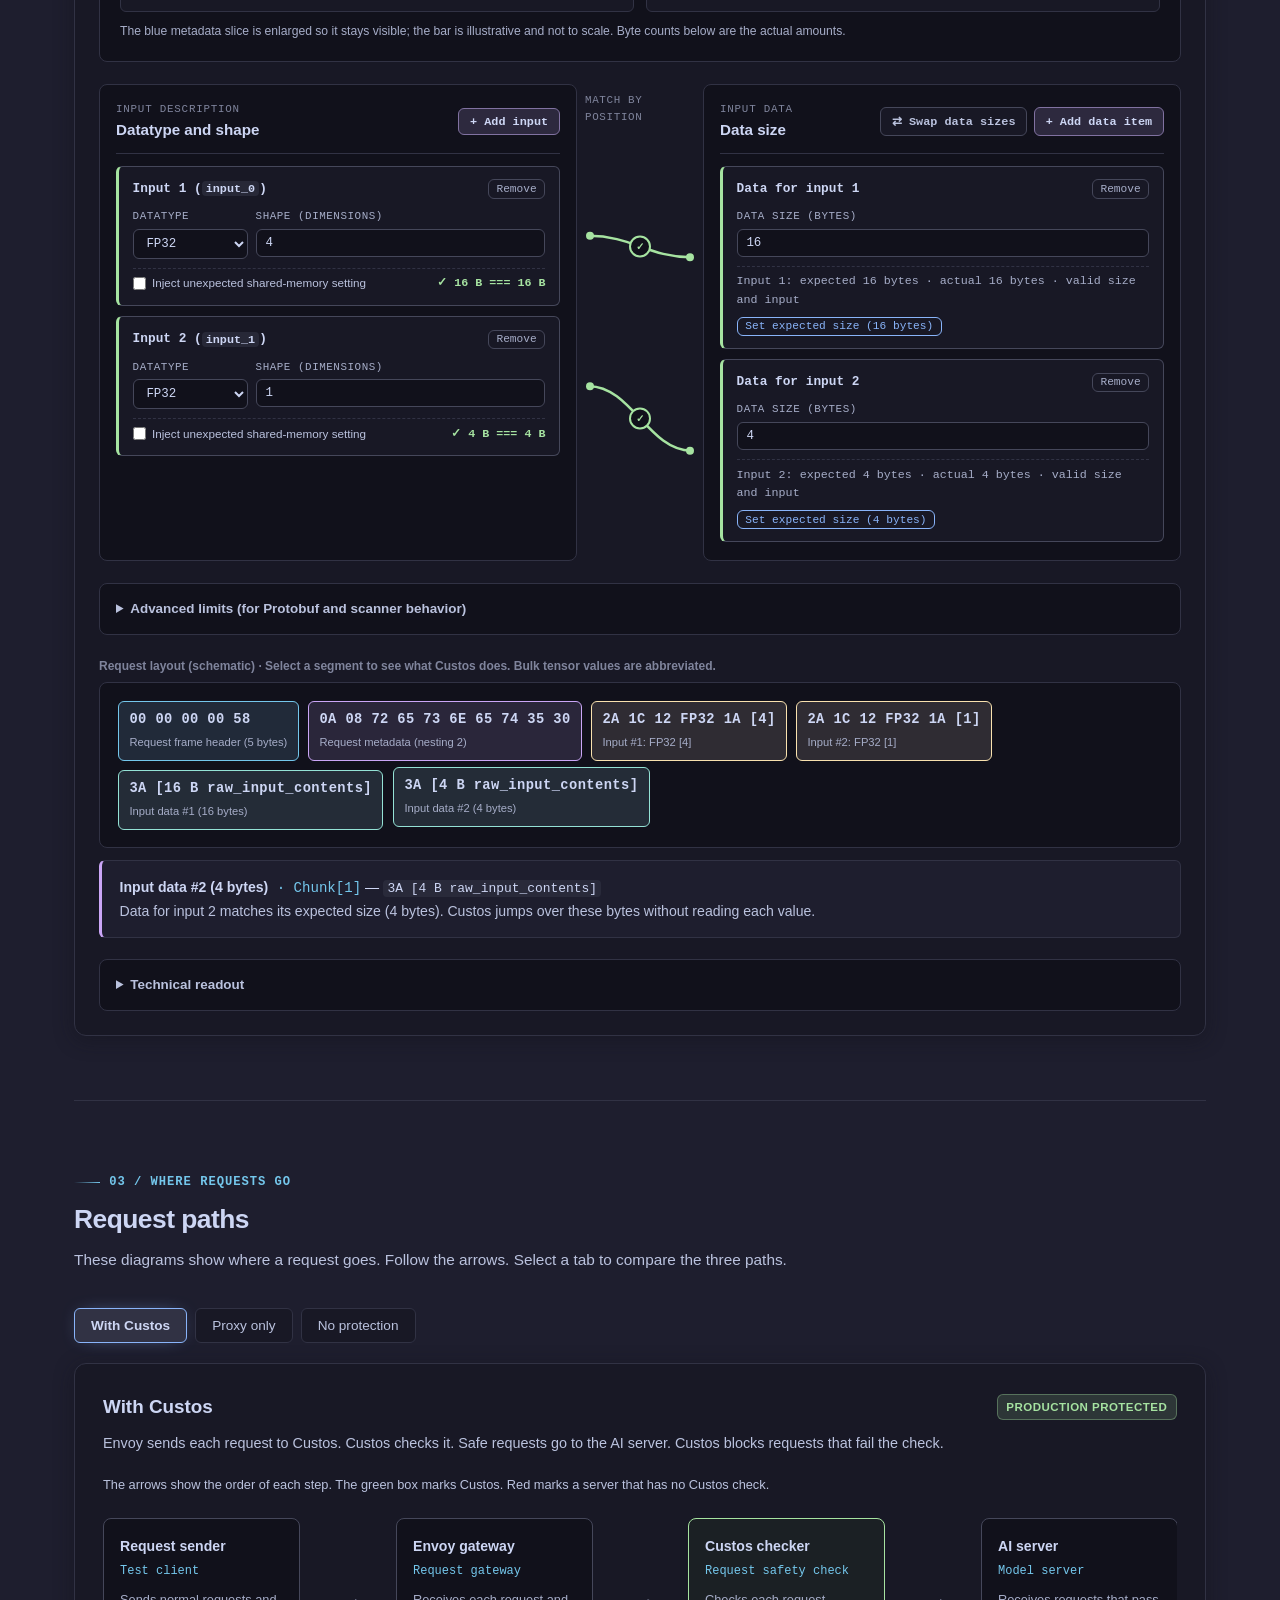
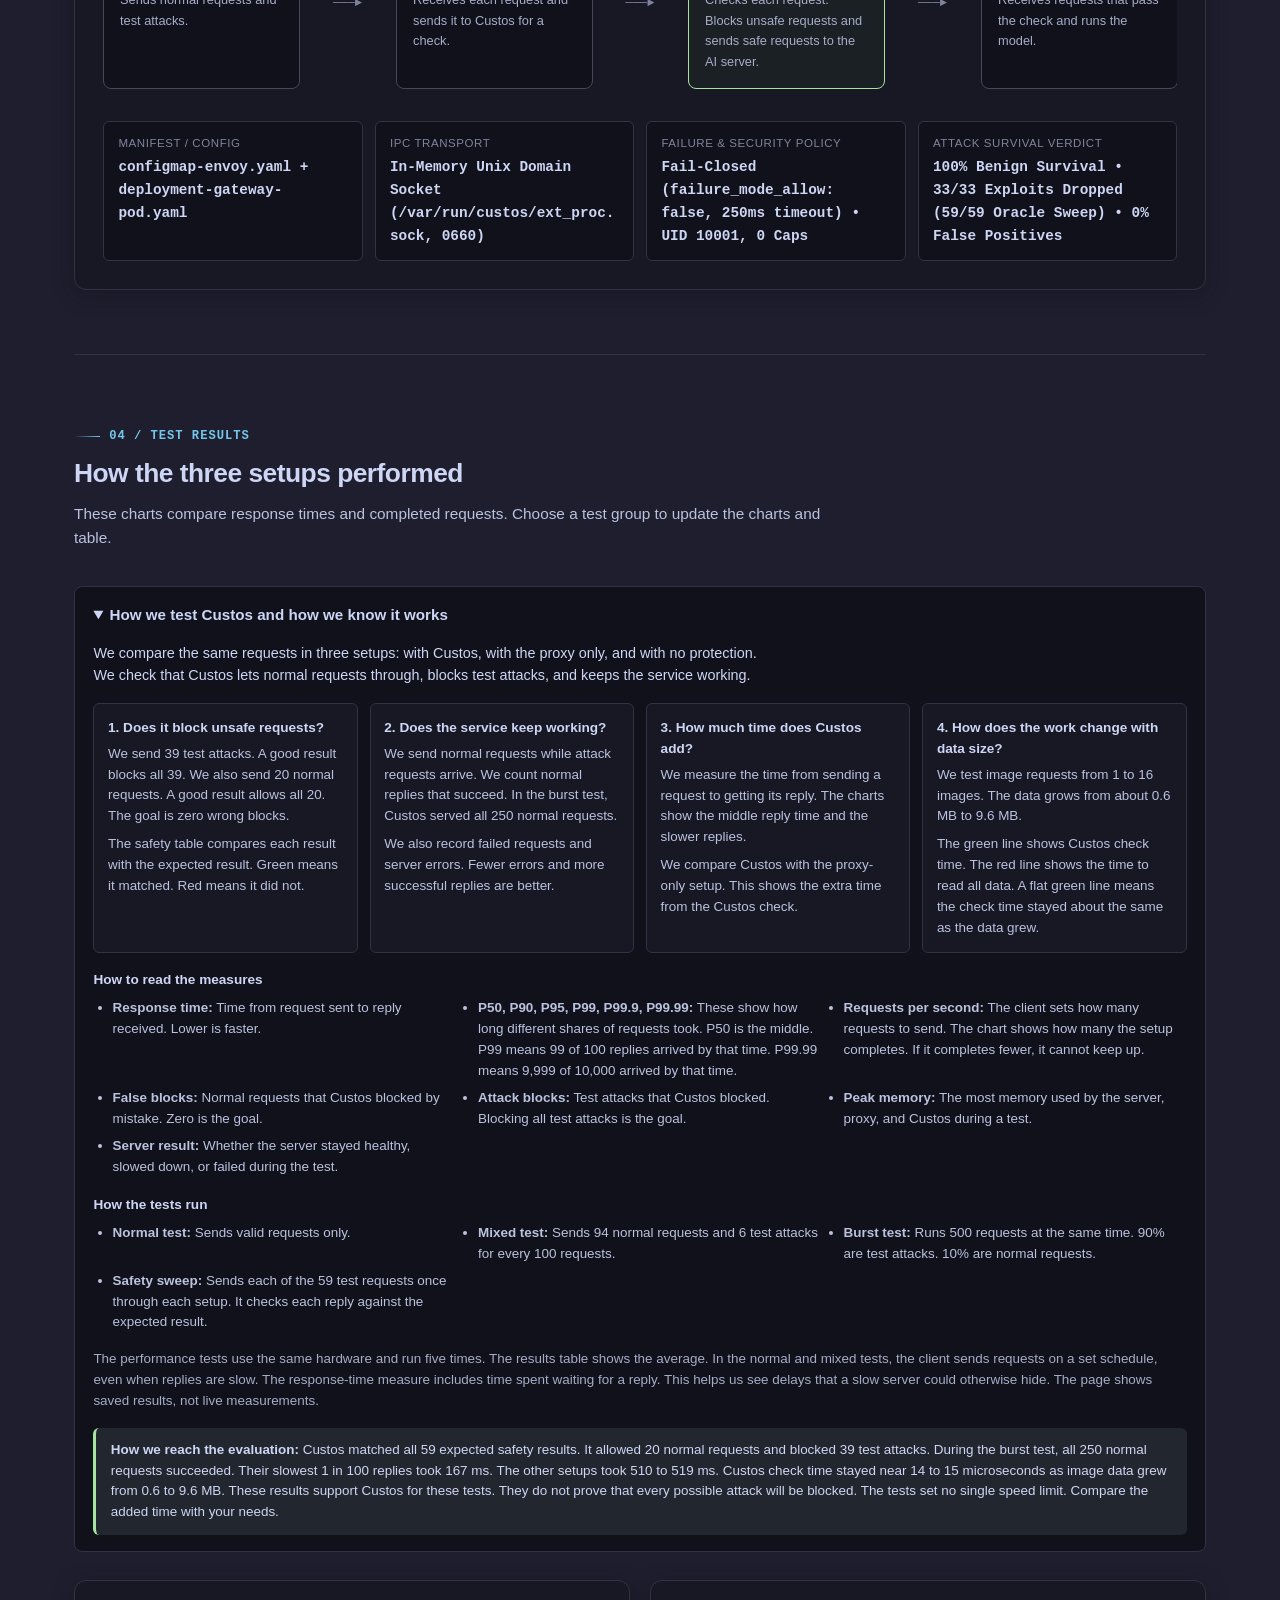
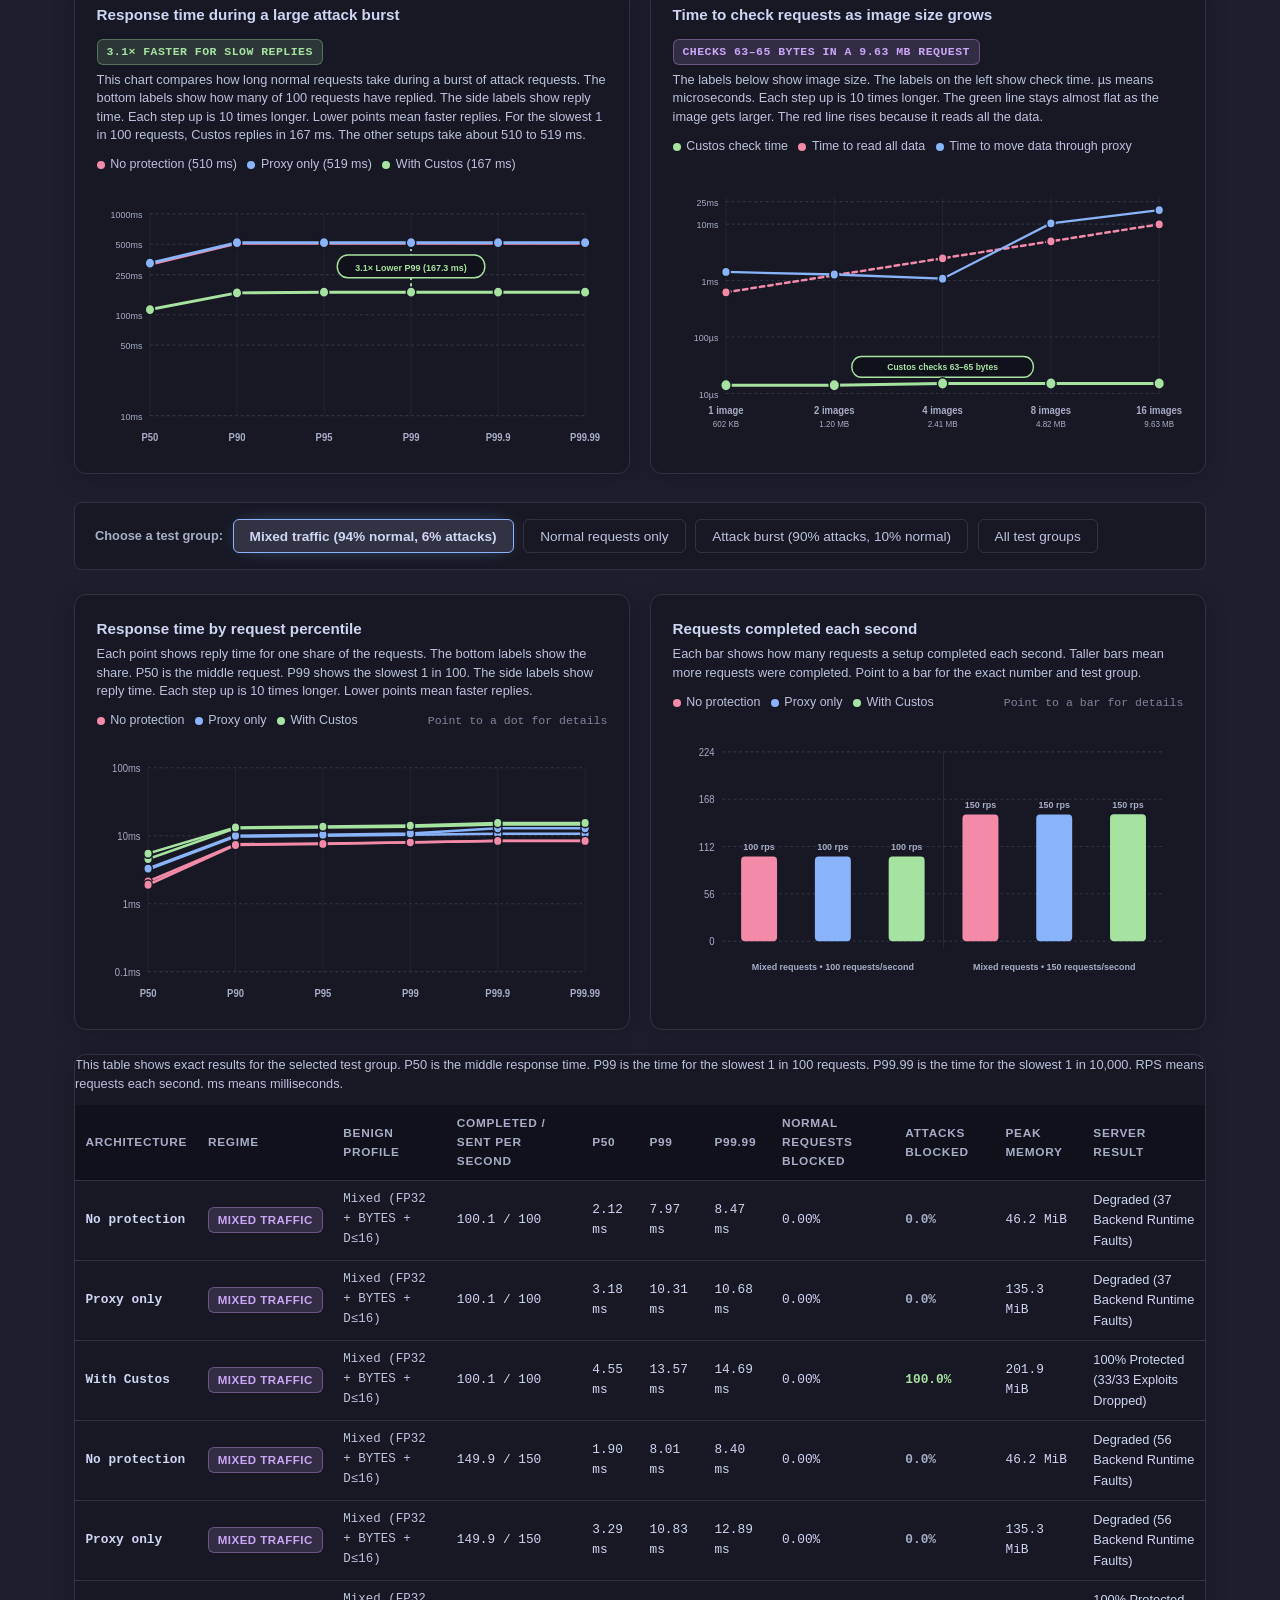
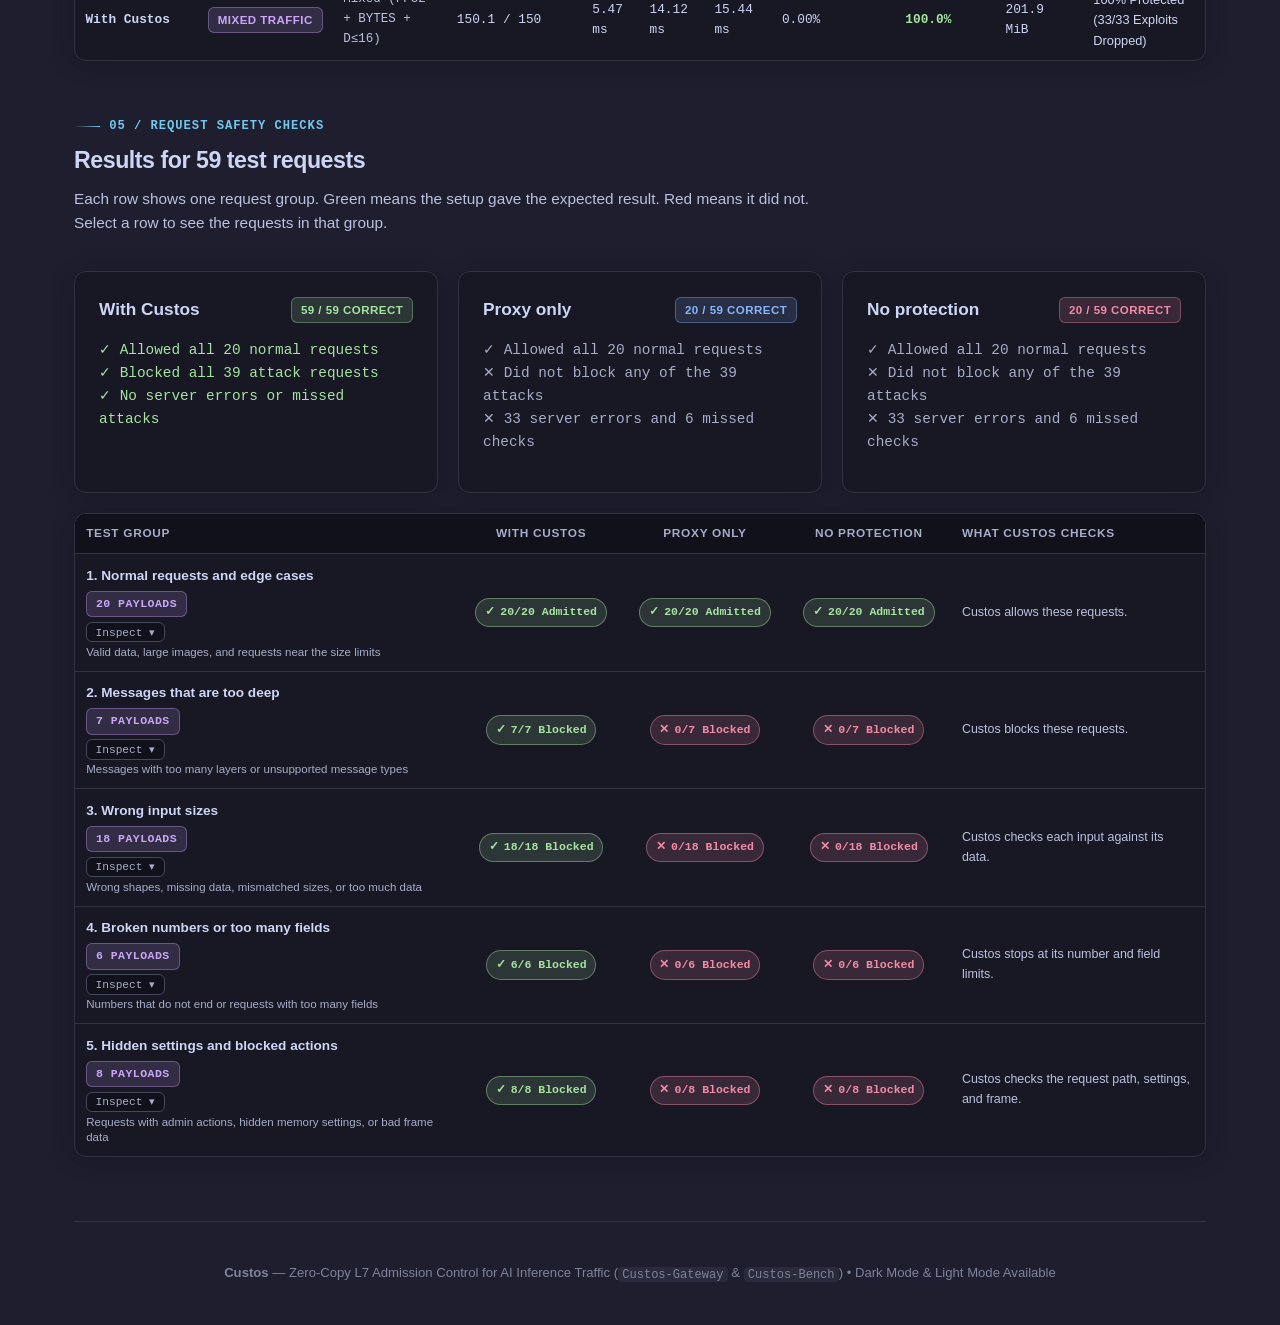
==== commit 04bb9038: "amend specs" ====
--- a/index.html
+++ b/index.html
@@ -618,7 +618,7 @@
           </div>
 
           <p class="evaluation-method-note">The performance tests use the same hardware and run five times. The results table shows the average. In the normal and mixed tests, the client sends requests on a set schedule, even when replies are slow. The response-time measure includes time spent waiting for a reply. This helps us see delays that a slow server could otherwise hide. The page shows saved results, not live measurements.</p>
-          <p class="evaluation-limit"><strong>How we reach the evaluation:</strong> Custos matched all 59 expected safety results. It allowed 20 normal requests and blocked 39 test attacks. During the burst test, all 250 normal requests succeeded. Their slowest 1 in 100 replies took 153 ms. The other setups took 511 to 518 ms. Custos check time stayed near 14 to 15 microseconds as image data grew from 0.6 to 9.6 MB. These results support Custos for these tests. They do not prove that every possible attack will be blocked. The tests set no single speed limit. Compare the added time with your needs.</p>
+          <p class="evaluation-limit"><strong>How we reach the evaluation:</strong> Custos matched all 59 expected safety results. It allowed 20 normal requests and blocked 39 test attacks. During the burst test, all 250 normal requests succeeded. Their slowest 1 in 100 replies took 167 ms. The other setups took 510 to 519 ms. Custos check time stayed near 14 to 15 microseconds as image data grew from 0.6 to 9.6 MB. These results support Custos for these tests. They do not prove that every possible attack will be blocked. The tests set no single speed limit. Compare the added time with your needs.</p>
         </div>
       </details>
 
@@ -627,15 +627,15 @@
         <div class="chart-box reveal">
           <div class="chart-title-row">
             <h4>Response time during a large attack burst</h4>
-            <span class="badge badge-green mono">3.4× faster for slow replies</span>
+            <span class="badge badge-green mono">3.1× faster for slow replies</span>
           </div>
           <p class="chart-lead">
-            This chart compares how long normal requests take during a burst of attack requests. The bottom labels show how many of 100 requests have replied. The side labels show reply time. Each step up is 10 times longer. Lower points mean faster replies. For the slowest 1 in 100 requests, Custos replies in 153 ms. The other setups take about 511 to 518 ms.
+            This chart compares how long normal requests take during a burst of attack requests. The bottom labels show how many of 100 requests have replied. The side labels show reply time. Each step up is 10 times longer. Lower points mean faster replies. For the slowest 1 in 100 requests, Custos replies in 167 ms. The other setups take about 510 to 519 ms.
           </p>
           <div class="chart-sub">
-            <span class="chart-legend-item"><span class="legend-dot is-control"></span>No protection (511 ms)</span>
-            <span class="chart-legend-item"><span class="legend-dot is-baseline"></span>Proxy only (518 ms)</span>
-            <span class="chart-legend-item"><span class="legend-dot is-custos"></span>With Custos (153 ms)</span>
+            <span class="chart-legend-item"><span class="legend-dot is-control"></span>No protection (510 ms)</span>
+            <span class="chart-legend-item"><span class="legend-dot is-baseline"></span>Proxy only (519 ms)</span>
+            <span class="chart-legend-item"><span class="legend-dot is-custos"></span>With Custos (167 ms)</span>
           </div>
           <svg id="burst-cdf-svg" class="svg-chart" viewBox="0 0 540 250" preserveAspectRatio="none"></svg>
         </div>
@@ -643,7 +643,7 @@
         <div class="chart-box reveal">
           <div class="chart-title-row">
             <h4>Time to check requests as image size grows</h4>
-            <span class="badge badge-mauve mono">Checks 63 bytes in a 9.63 MB request</span>
+            <span class="badge badge-mauve mono">Checks 63–65 bytes in a 9.63 MB request</span>
           </div>
           <p class="chart-lead">
             The labels below show image size. The labels on the left show check time. µs means microseconds. Each step up is 10 times longer. The green line stays almost flat as the image gets larger. The red line rises because it reads all the data.
